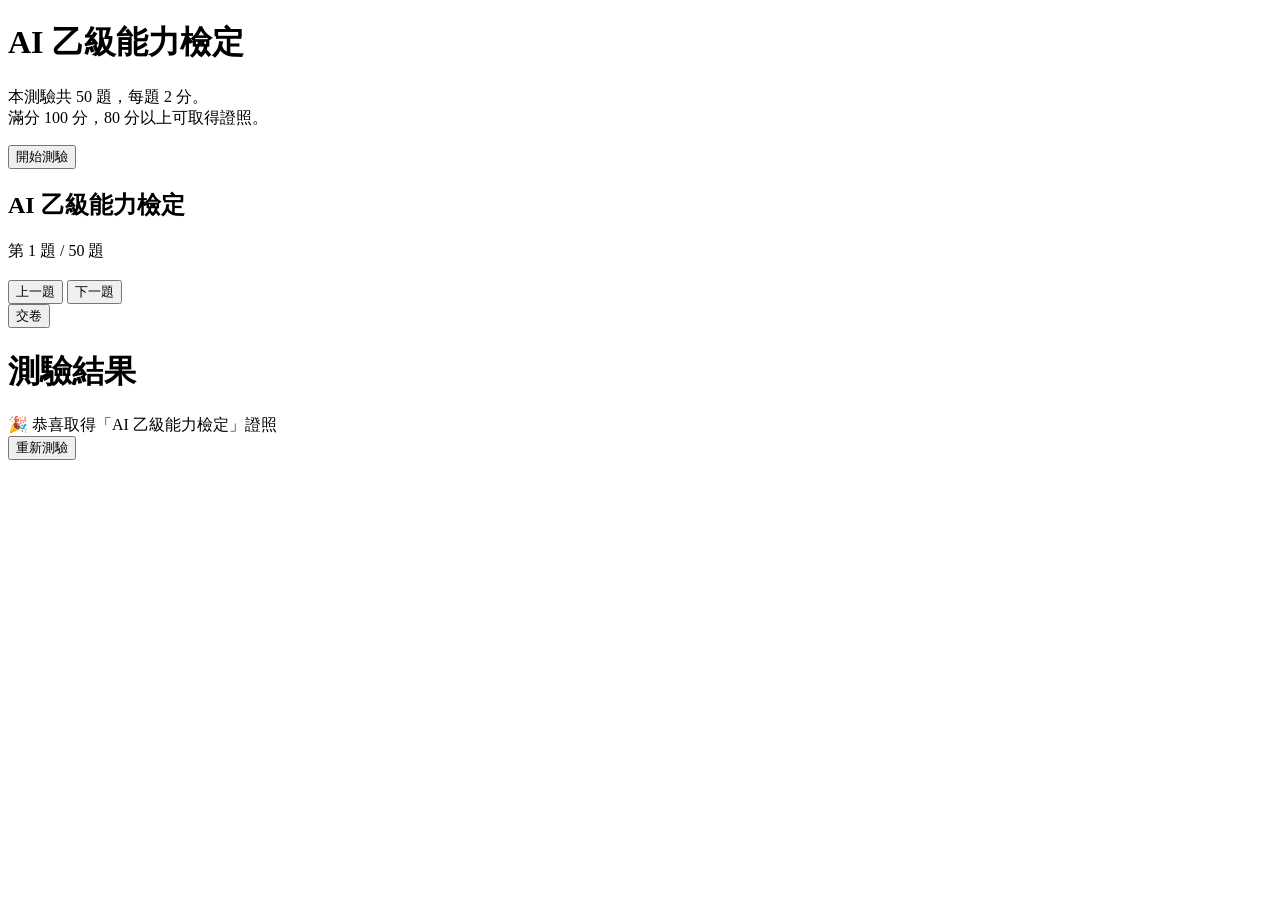
==== index.html @ a97d3629 "Add files via upload" ====
<!DOCTYPE html>
<html lang="zh-Hant">
<head>
  <meta charset="UTF-8">
  <meta name="viewport" content="width=device-width, initial-scale=1.0">
  <title>AI 乙級能力檢定</title>
  <link rel="stylesheet" href="style.css">
</head>

<body>

<div class="container">

  <div id="start-screen" class="card">
    <h1>AI 乙級能力檢定</h1>

    <p>
      本測驗共 50 題，每題 2 分。<br>
      滿分 100 分，80 分以上可取得證照。
    </p>

    <button id="start-btn">開始測驗</button>
  </div>

  <div id="quiz-screen" class="hidden">

    <div class="top-bar">
      <h2>AI 乙級能力檢定</h2>
      <div id="progress">第 1 題 / 50 題</div>
    </div>

    <div class="card">

      <h3 id="question-text"></h3>

      <div id="answers-container"></div>

      <div class="nav-buttons">
        <button id="prev-btn">上一題</button>
        <button id="next-btn">下一題</button>
      </div>

    </div>

    <button id="submit-btn" class="submit-btn">交卷</button>

  </div>

  <div id="result-screen" class="hidden">

    <div class="card result-card">

      <h1>測驗結果</h1>

      <div id="score-text" class="score"></div>

      <div id="pass-text" class="pass-text"></div>

      <div id="certificate" class="certificate hidden">
        🎉 恭喜取得「AI 乙級能力檢定」證照
      </div>

      <button onclick="location.reload()">重新測驗</button>

    </div>

    <div id="review-container"></div>

  </div>

</div>

<script src="questions.js"></script>
<script src="script.js"></script>

</body>
</html>
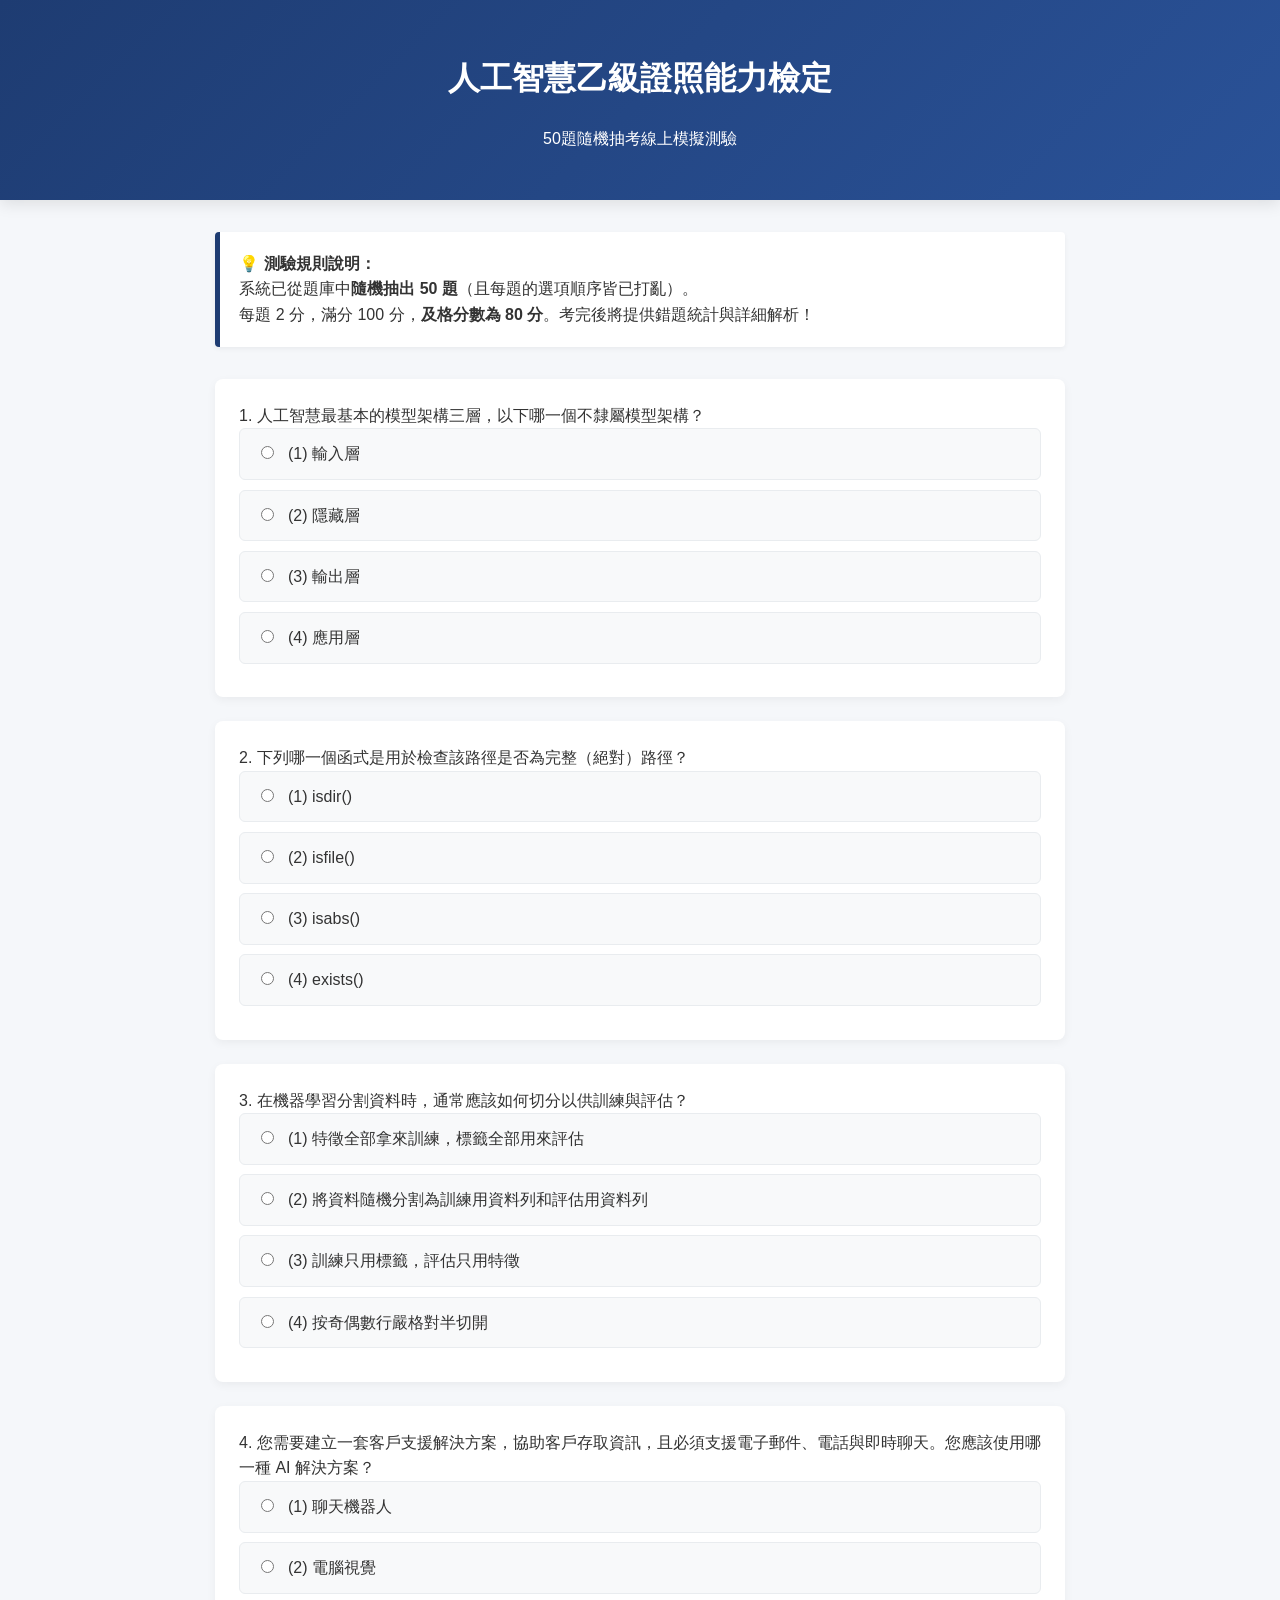
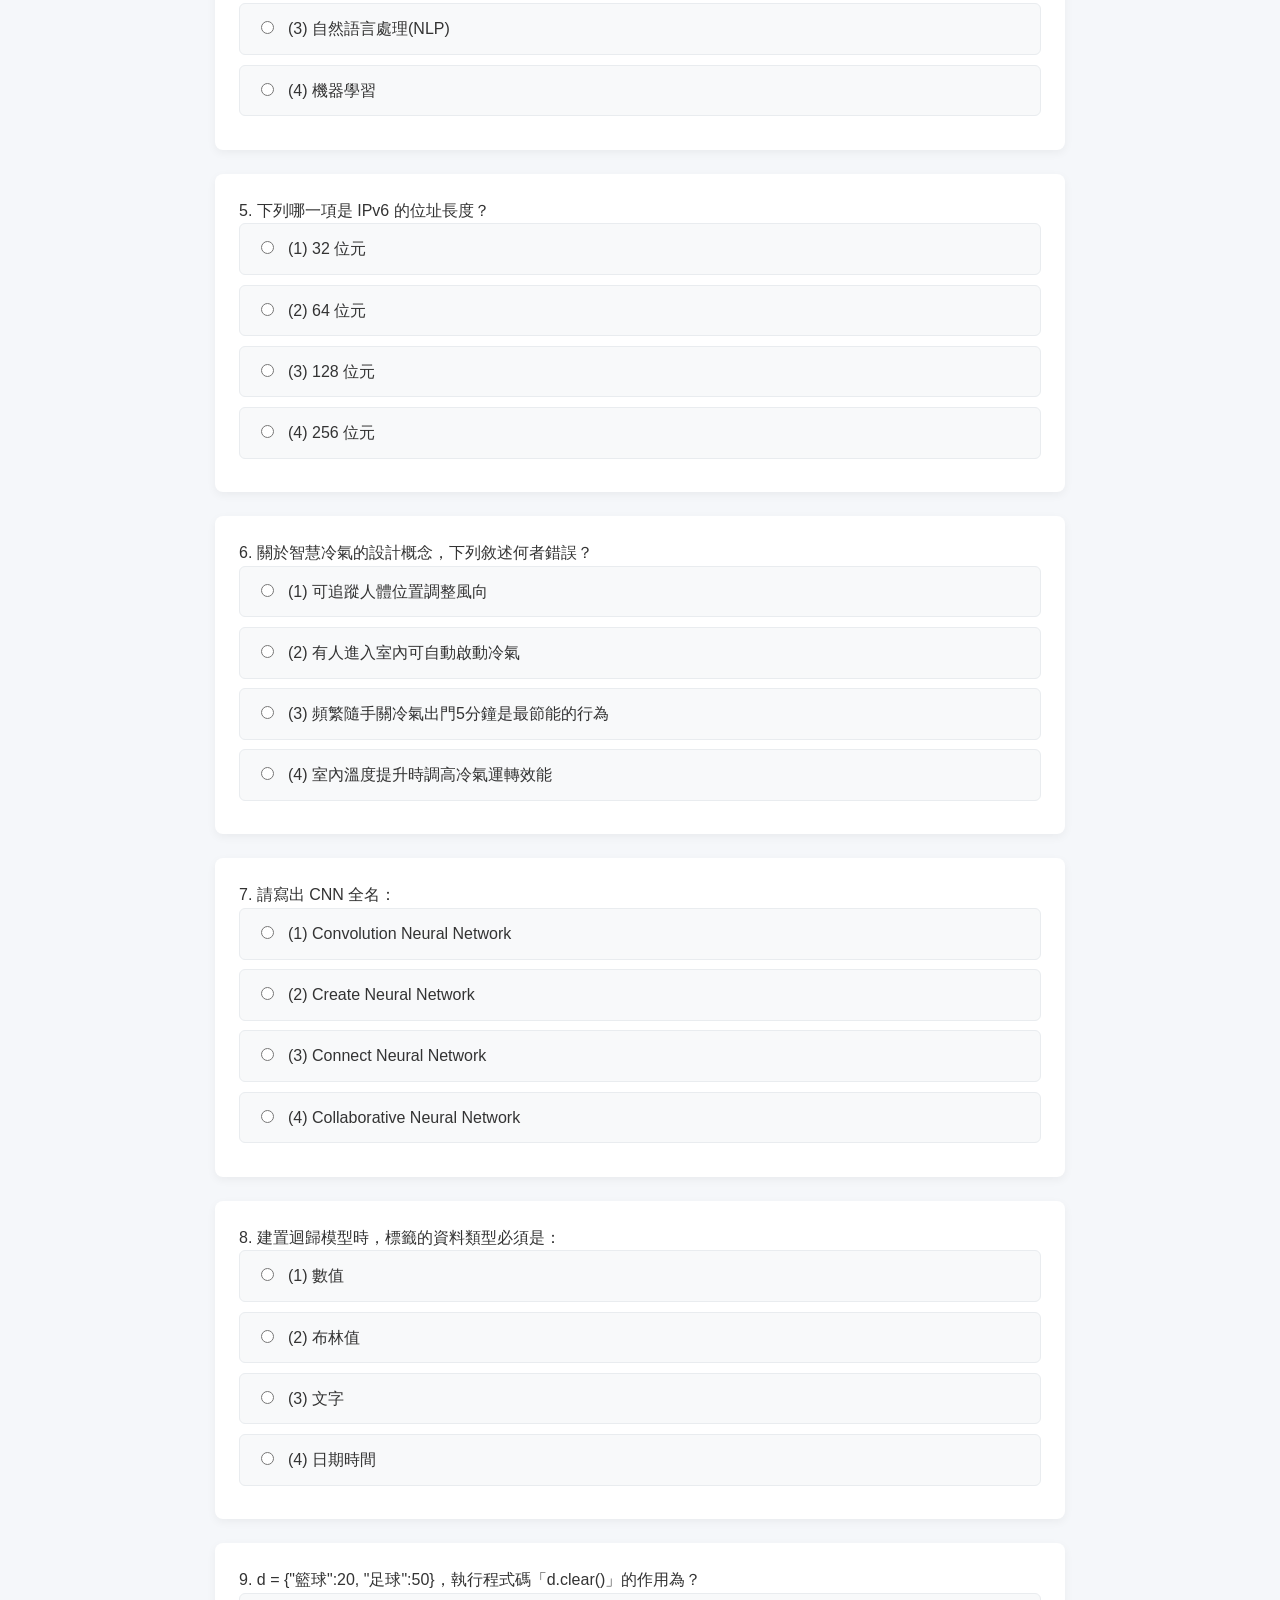
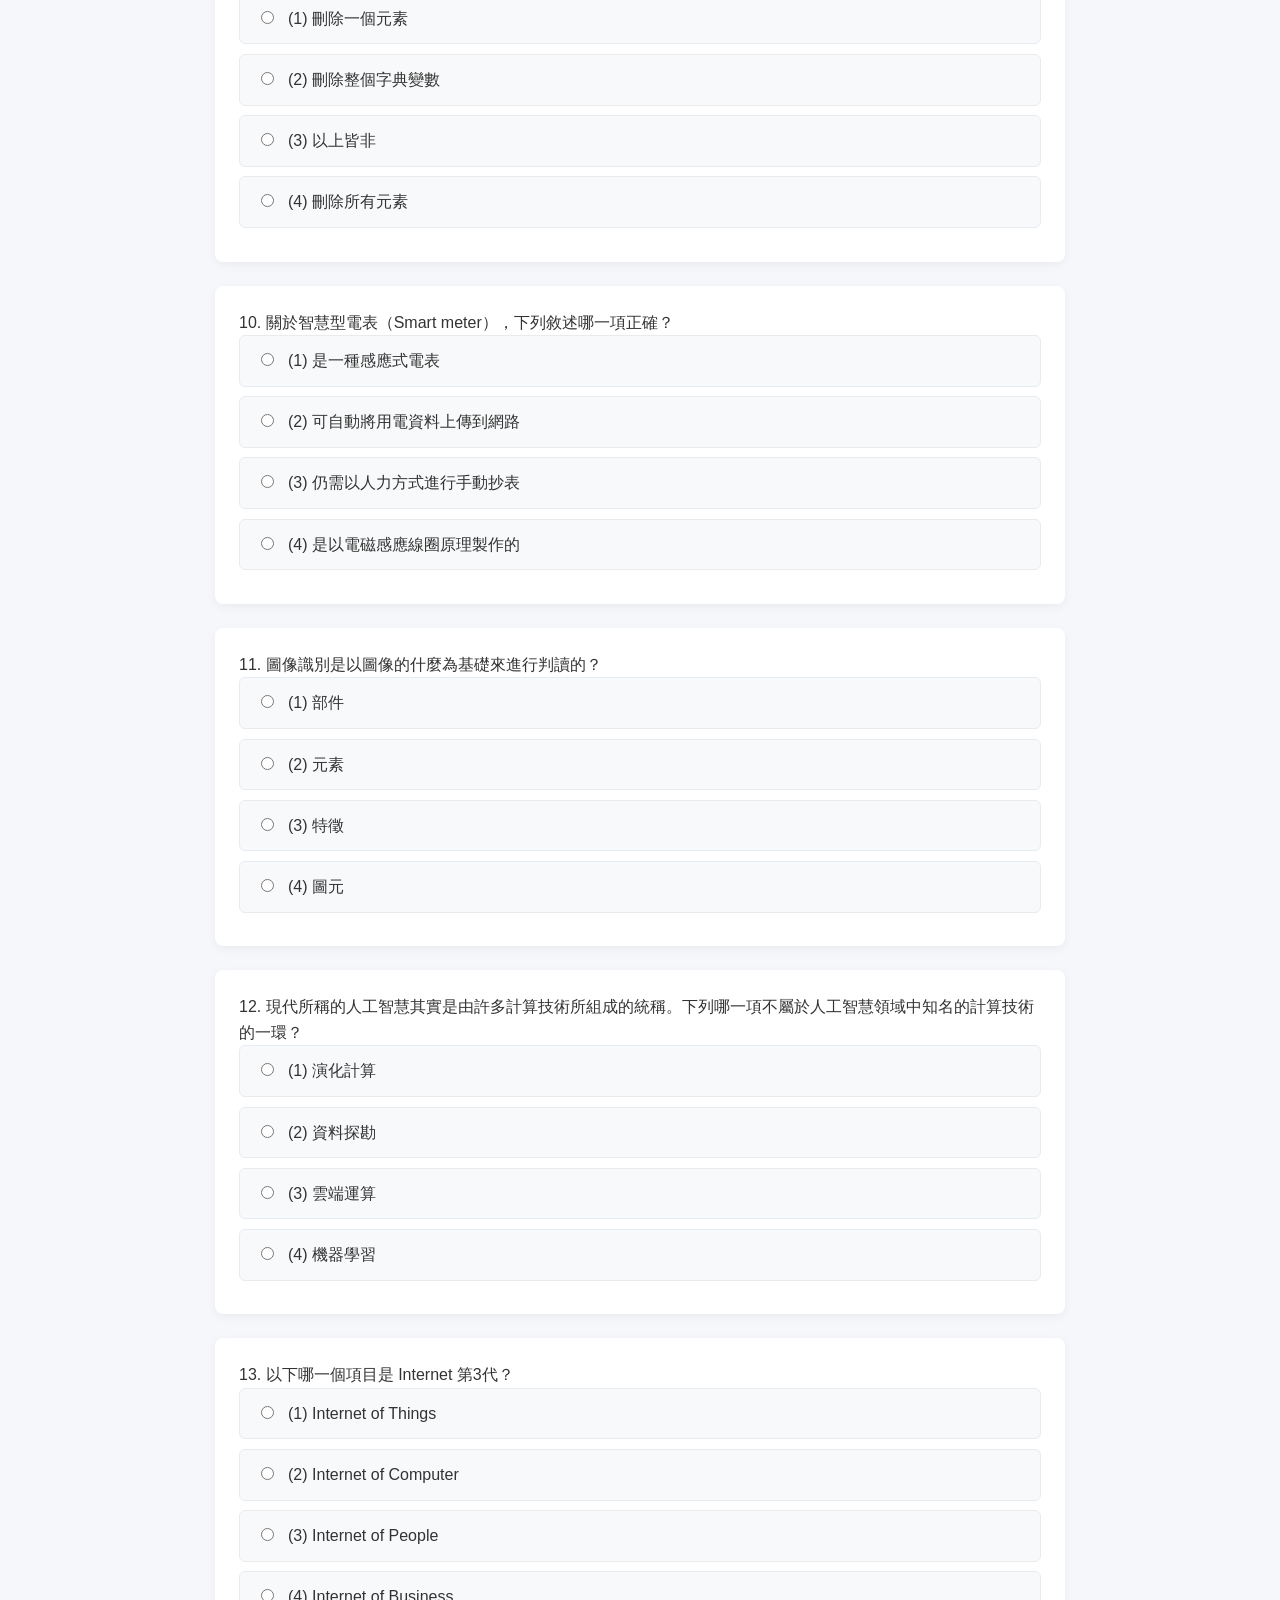
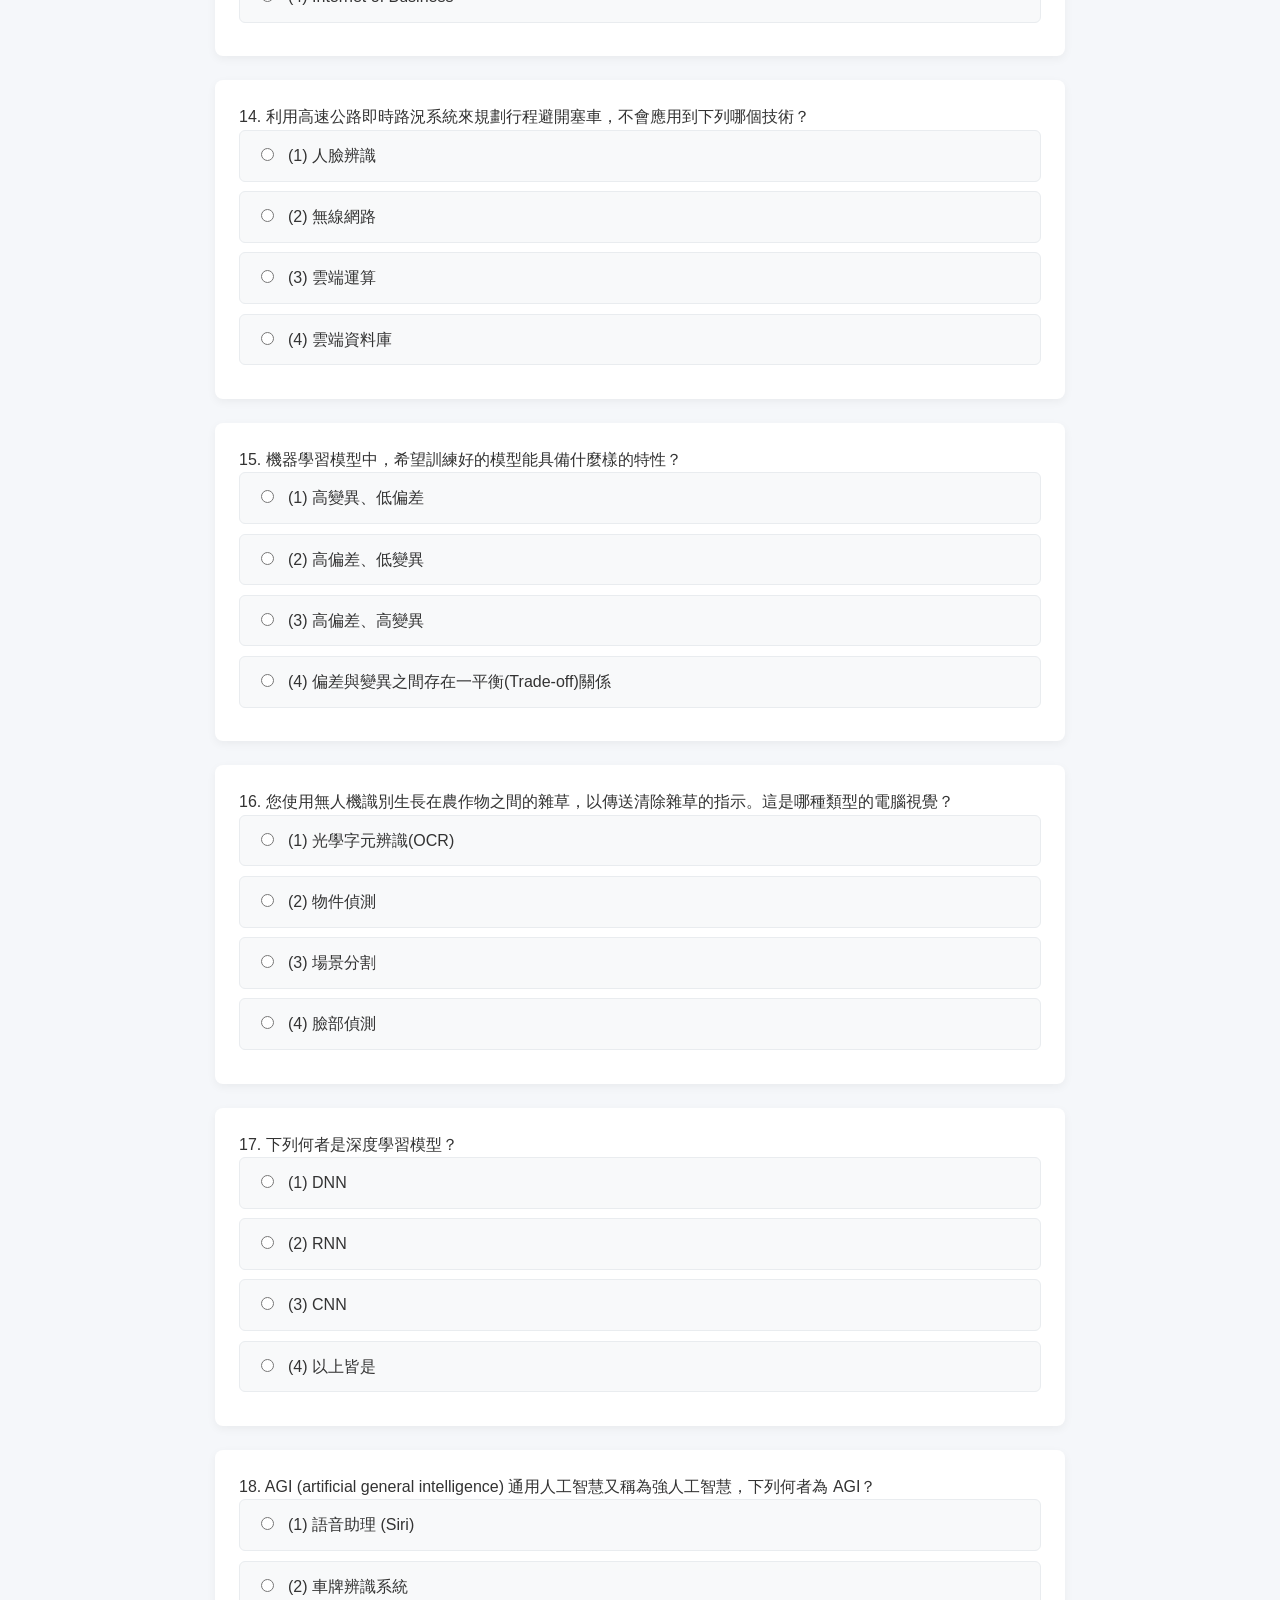
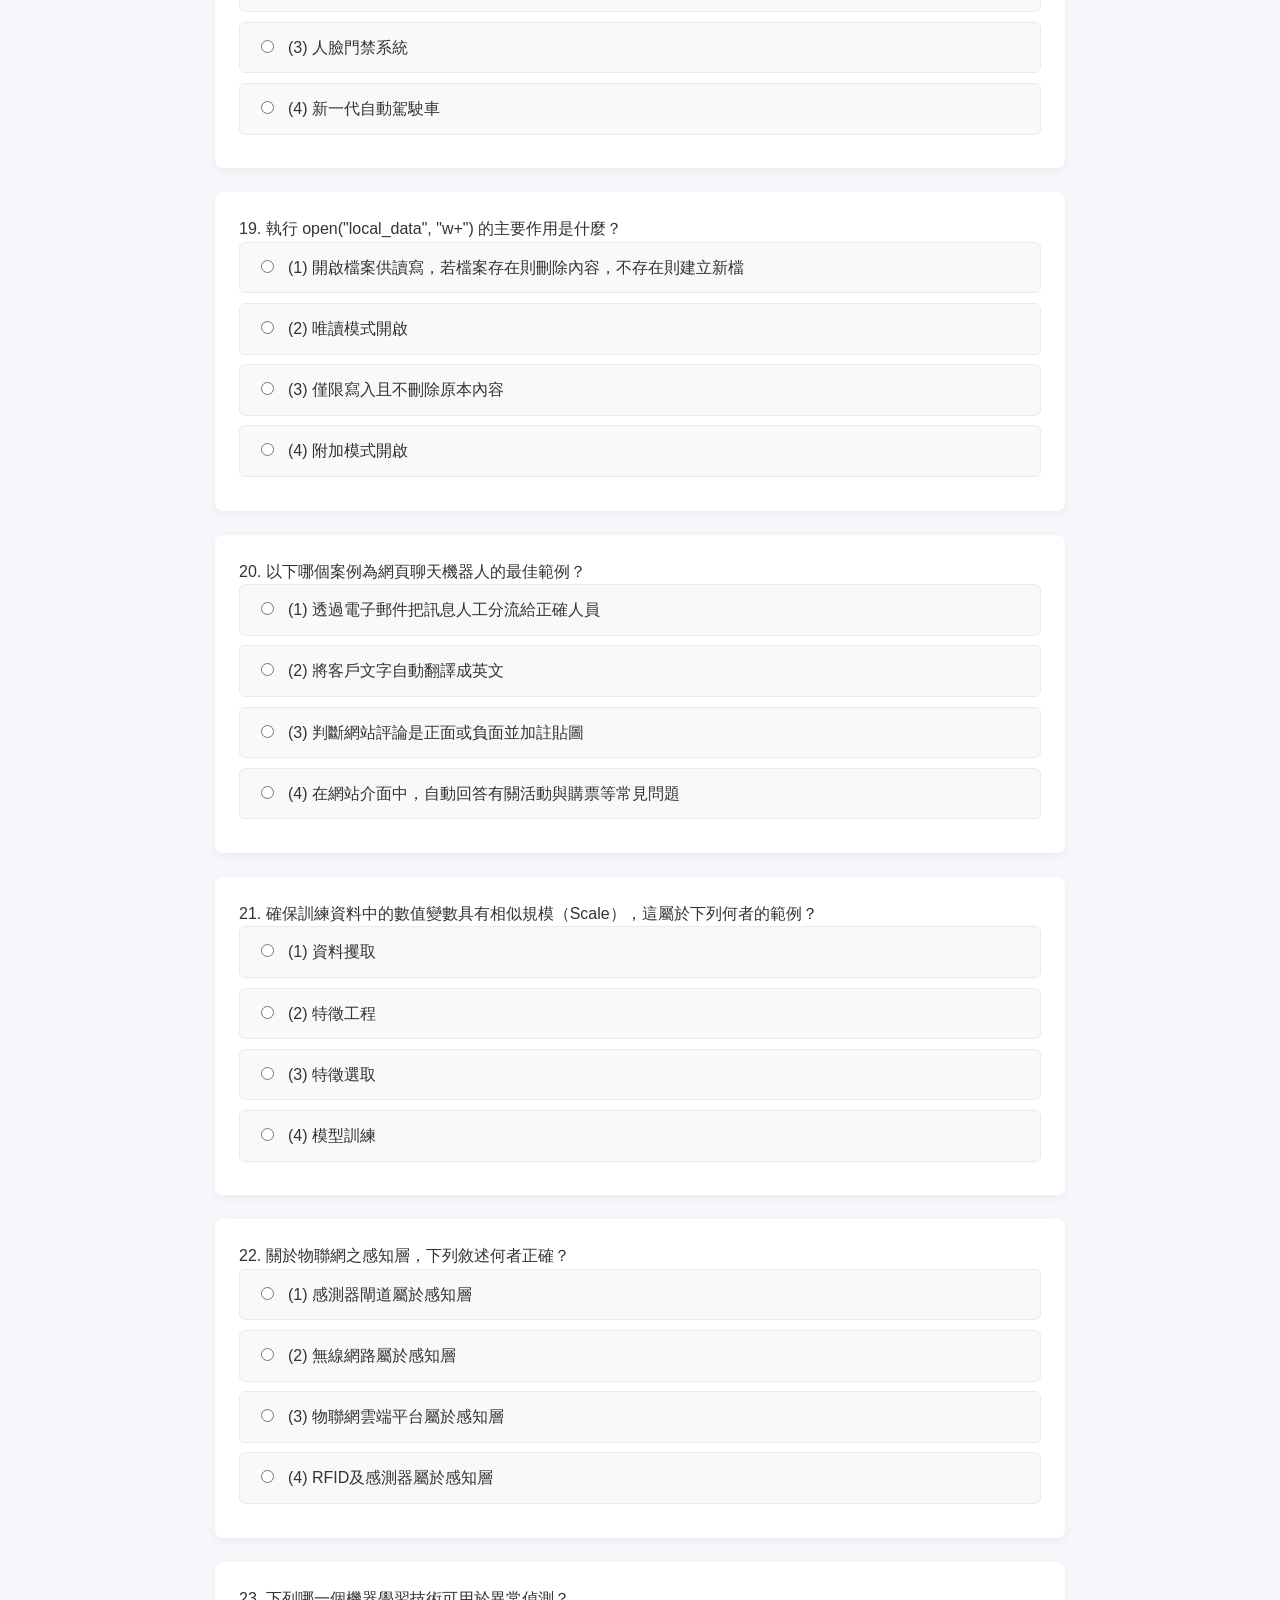
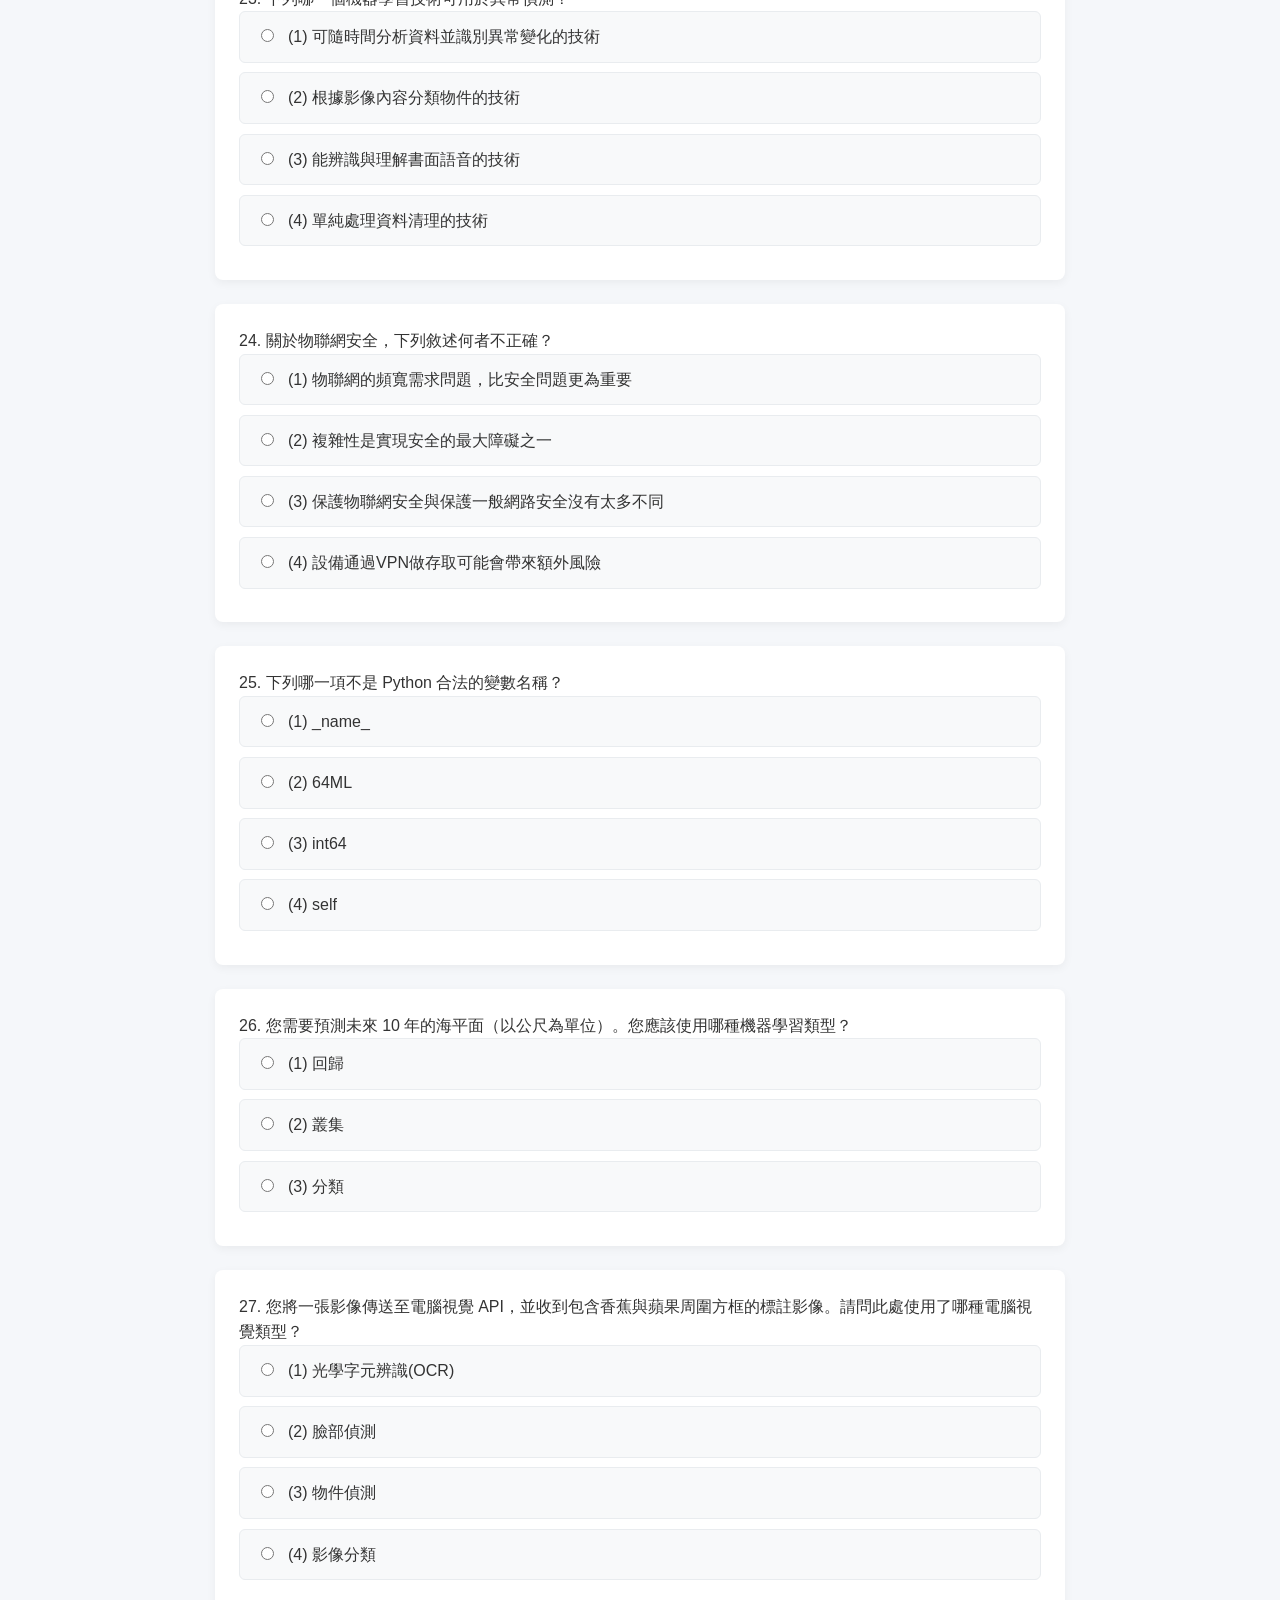
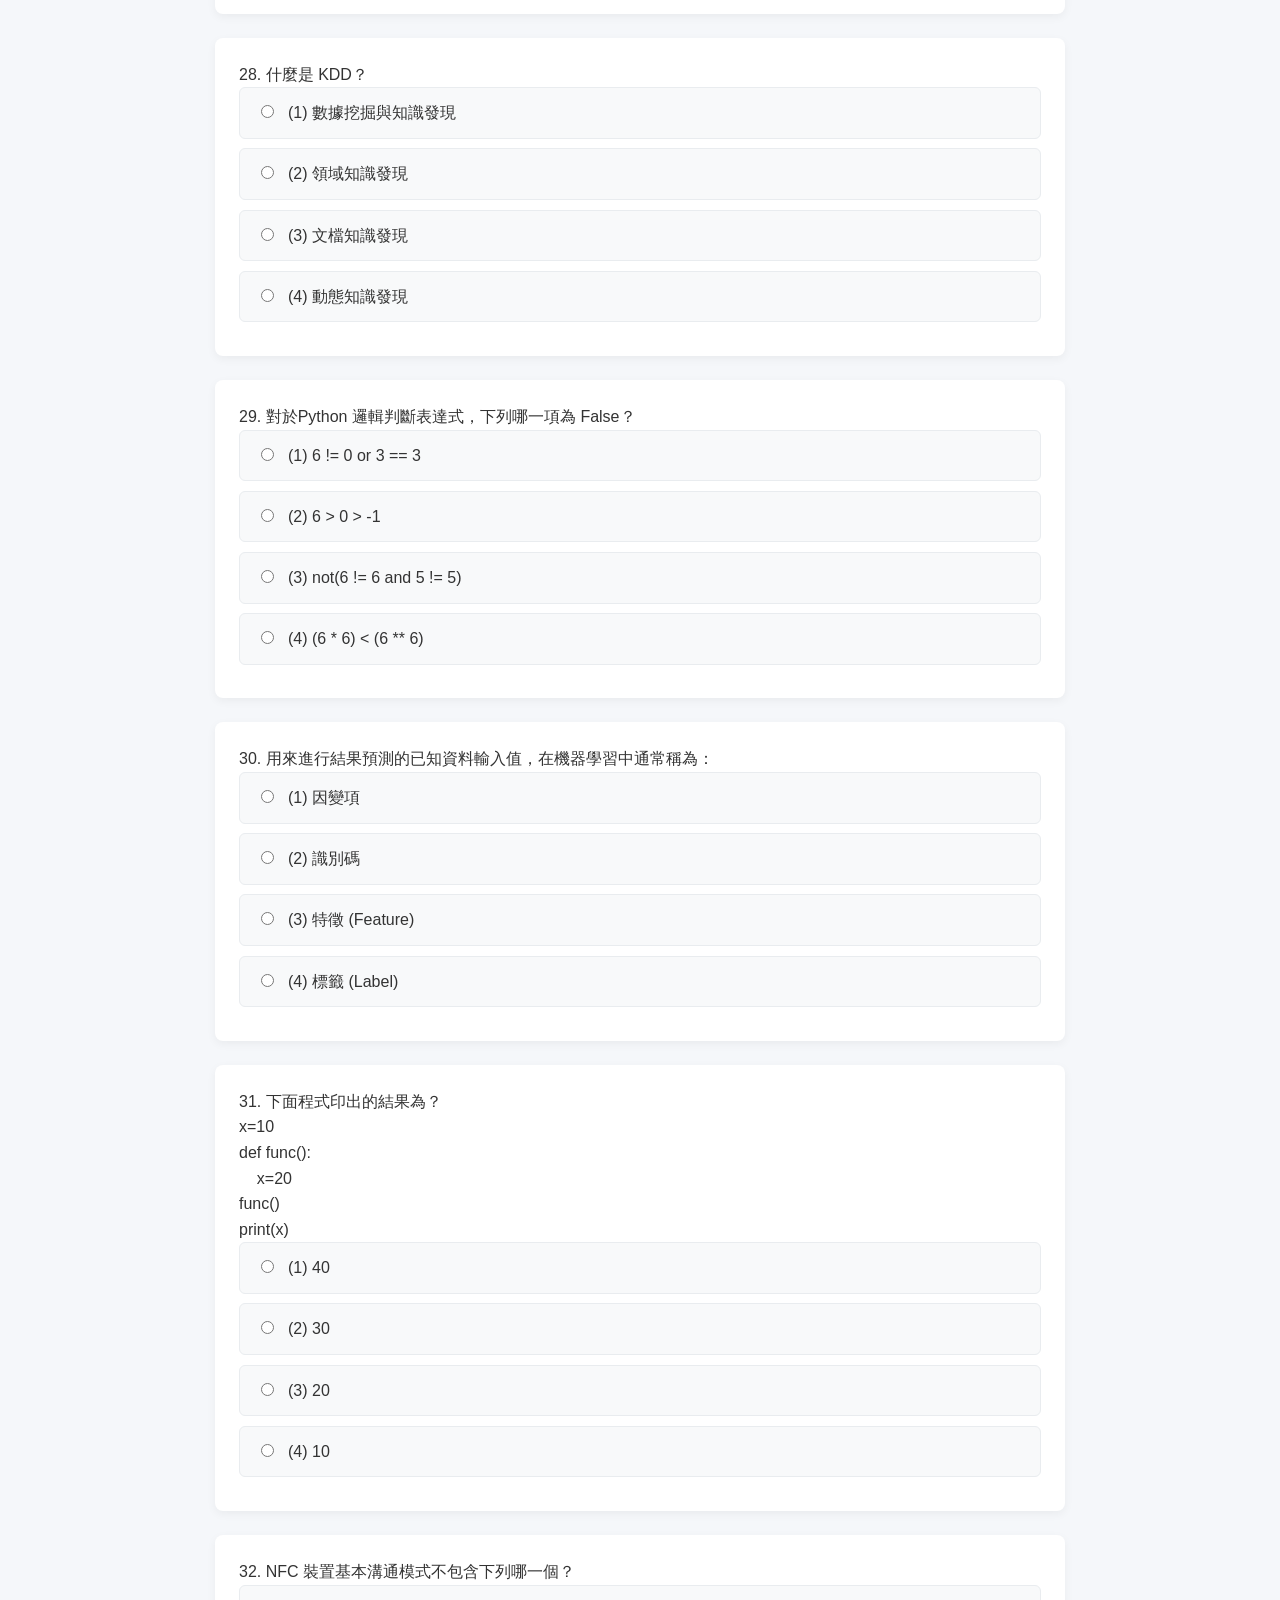
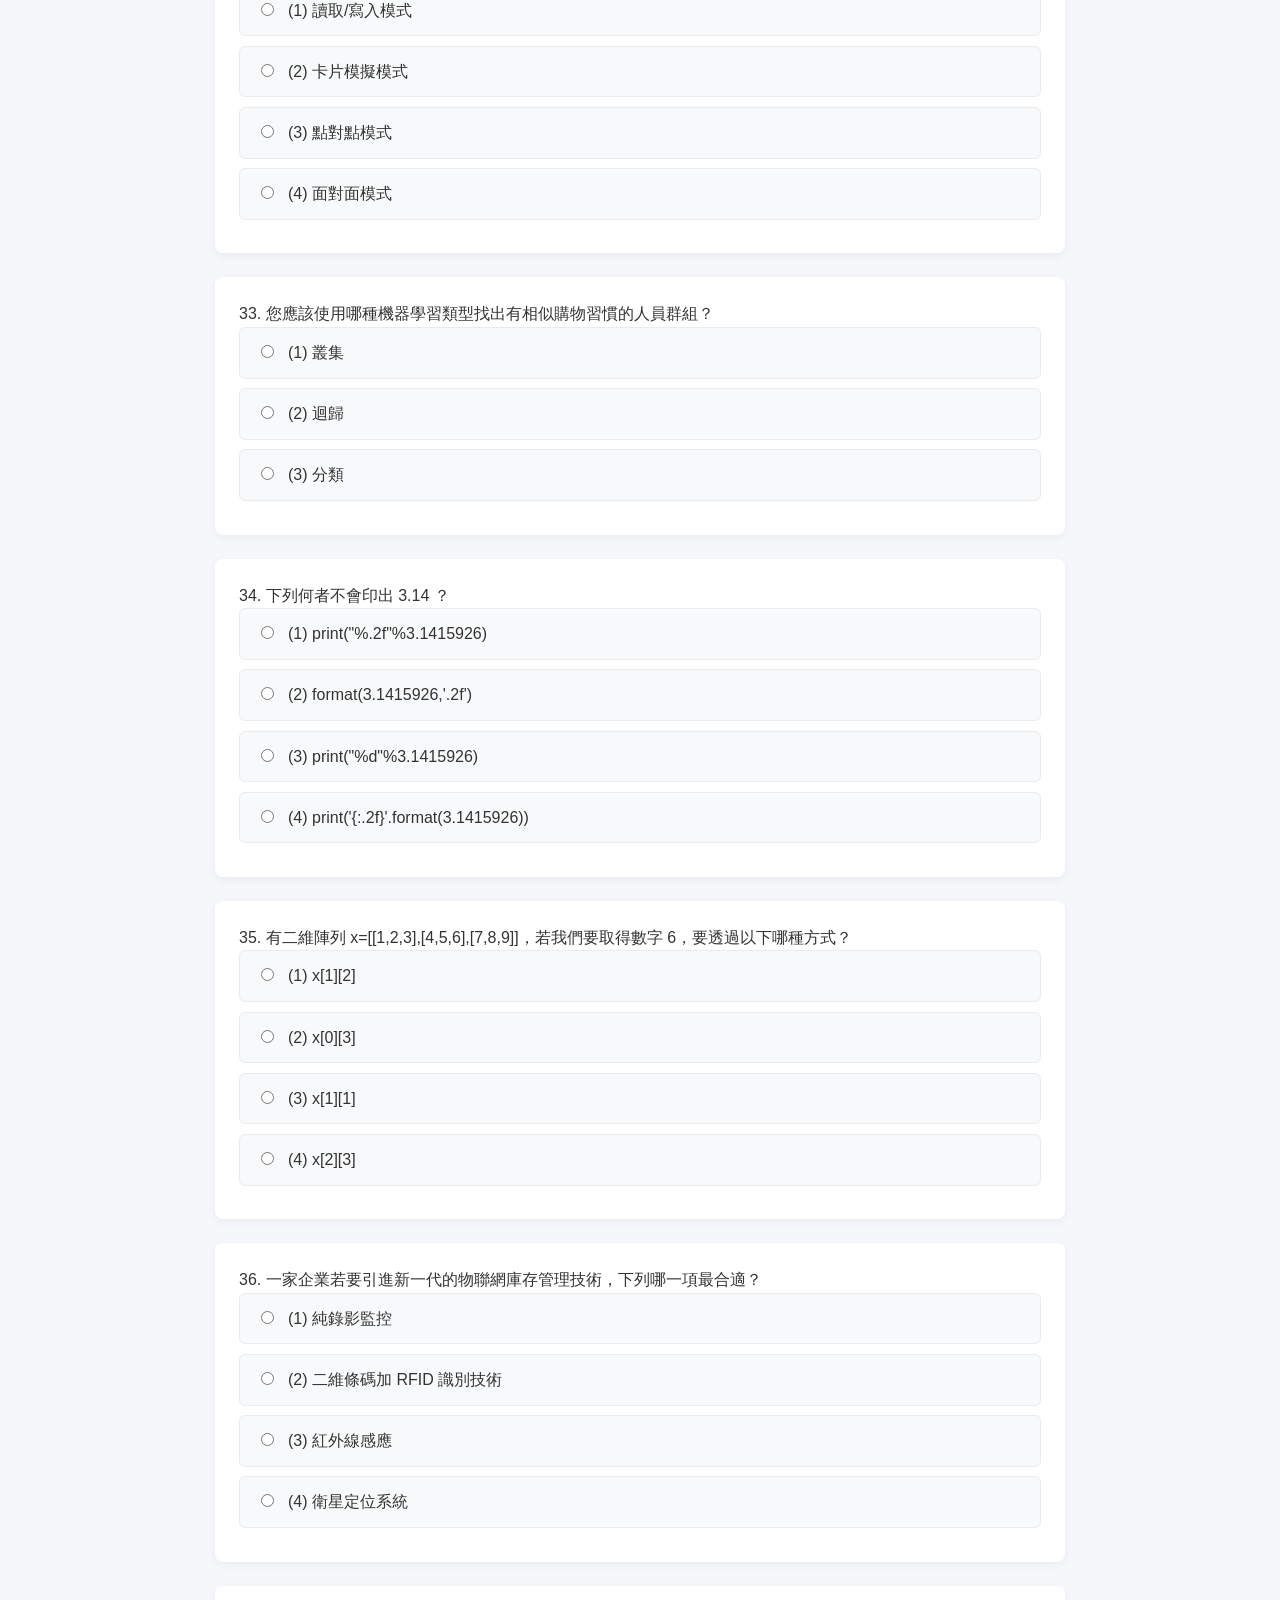
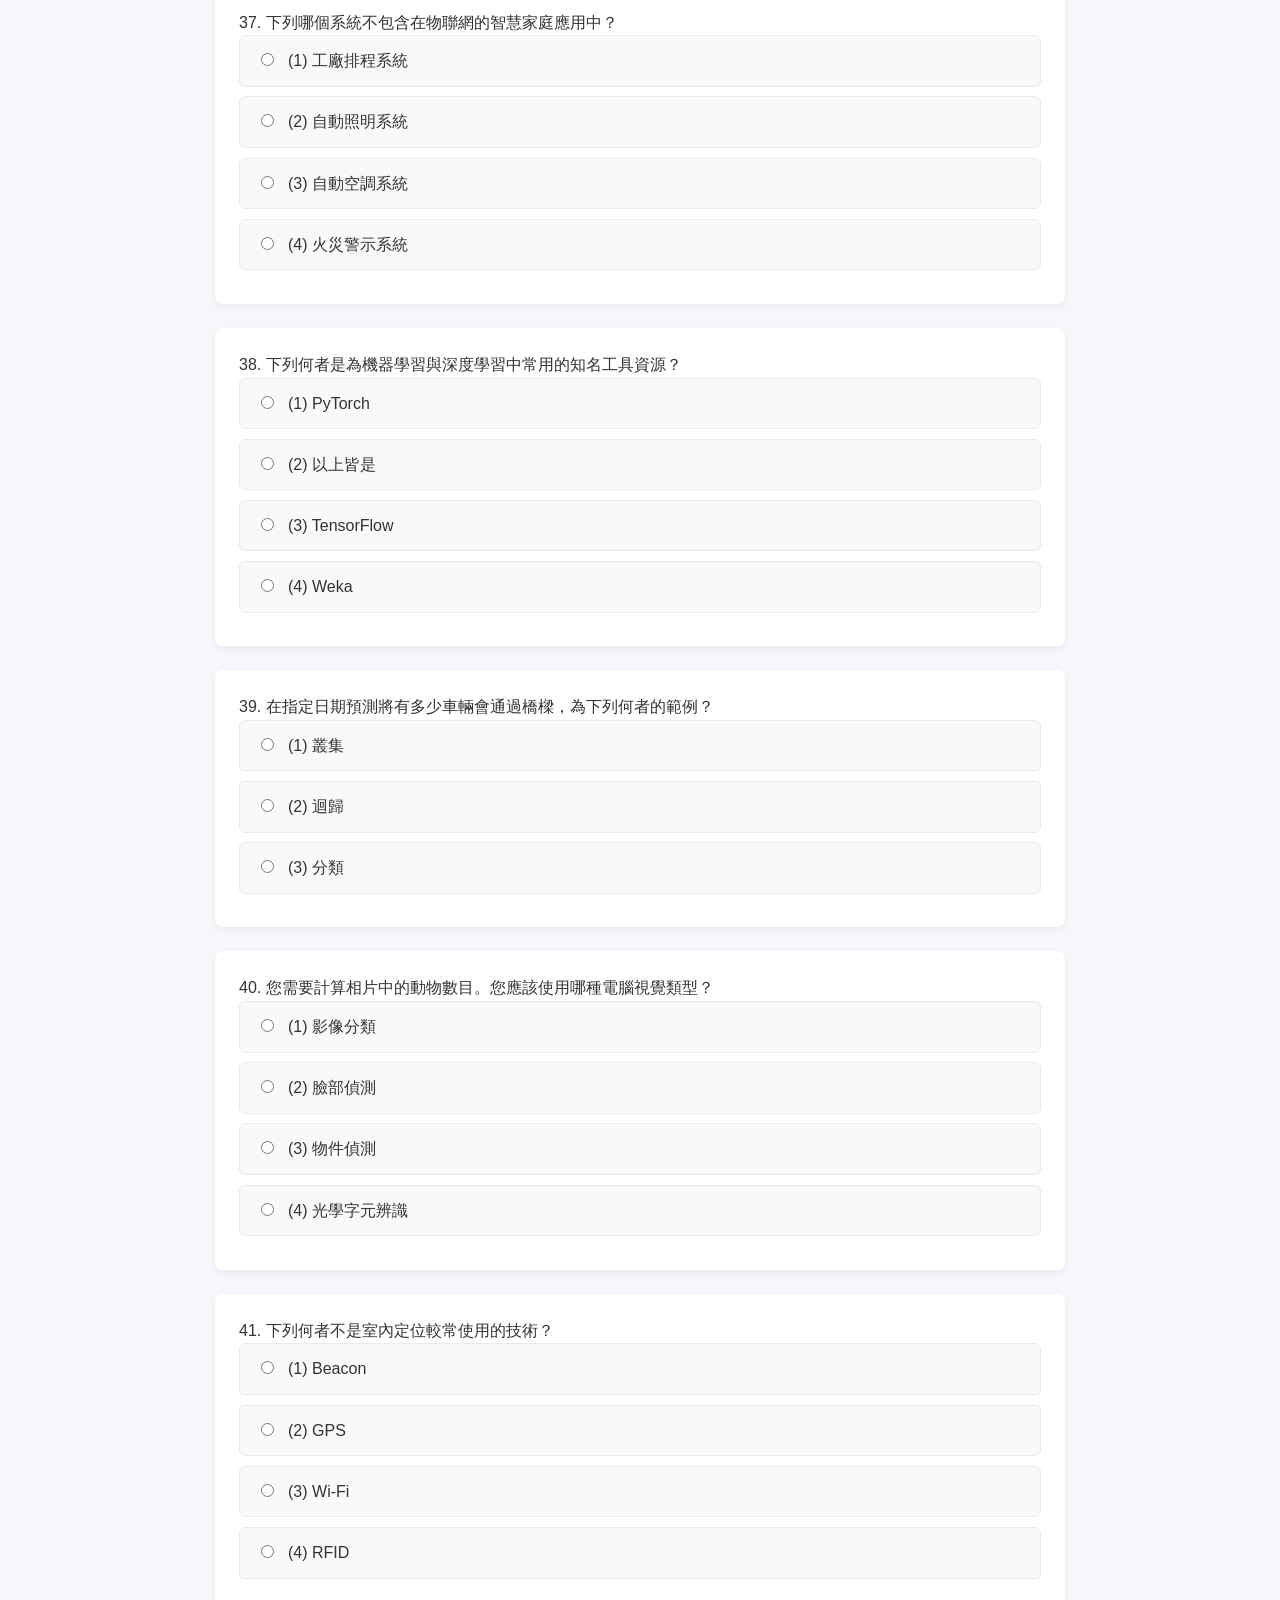
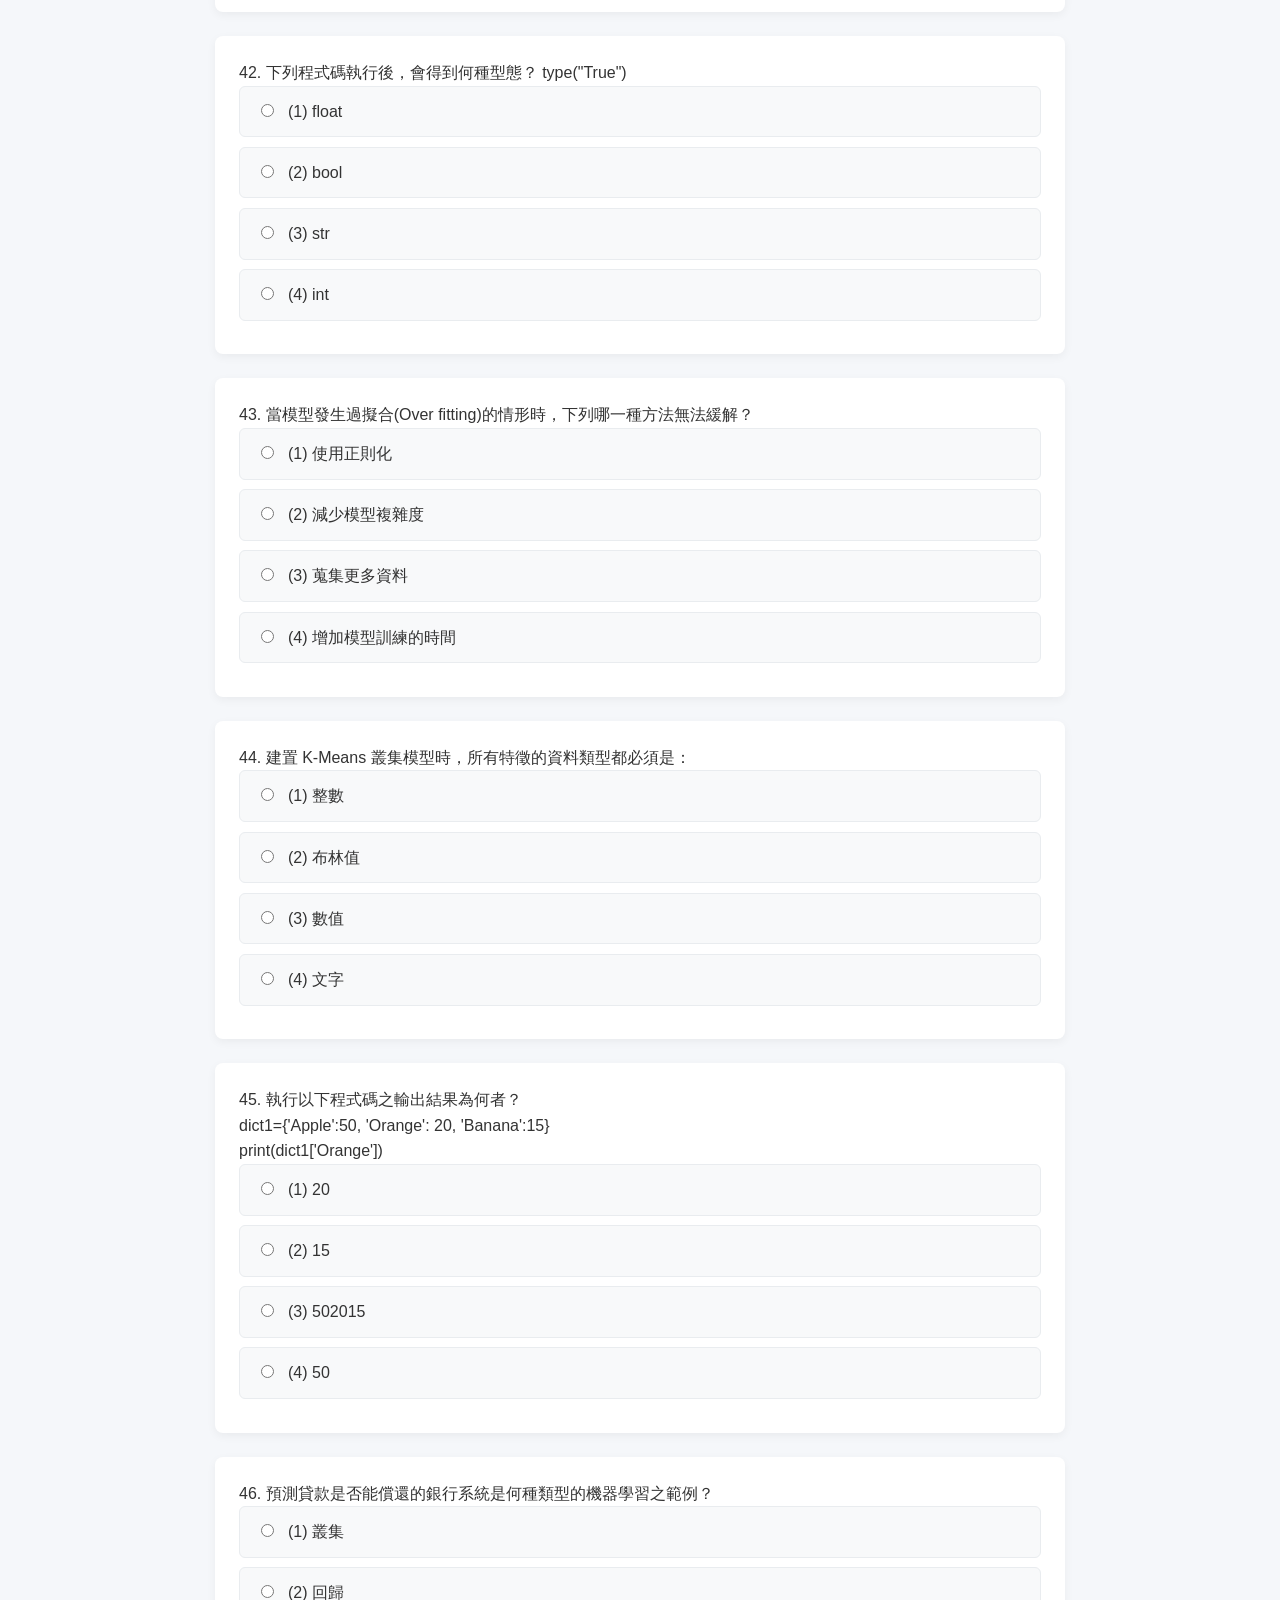
==== commit 36227c08: "index.html" ====
--- a/index.html
+++ b/index.html
@@ -1,77 +1,346 @@
 <!DOCTYPE html>
-<html lang="zh-Hant">
+<html lang="zh-TW">
 <head>
-  <meta charset="UTF-8">
-  <meta name="viewport" content="width=device-width, initial-scale=1.0">
-  <title>AI 乙級能力檢定</title>
-  <link rel="stylesheet" href="style.css">
+    <meta charset="UTF-8">
+    <meta name="viewport" content="width=device-width, initial-scale=1.0">
+    <title>人工智慧乙級證照 - 50題隨機抽考模擬測驗</title>
+    <style>
+        :root {
+            --primary: #1e3c72;
+            --secondary: #2a5298;
+            --bg: #f5f7fa;
+            --text: #333;
+            --card-bg: #ffffff;
+            --success: #2ecc71;
+            --danger: #e74c3c;
+            --warning: #f39c12;
+        }
+        body {
+            font-family: "Segoe UI", "Microsoft JhengHei", sans-serif;
+            background-color: var(--bg);
+            color: var(--text);
+            line-height: 1.6;
+            margin: 0;
+            padding: 0;
+        }
+        header {
+            background: linear-gradient(135deg, var(--primary), var(--secondary));
+            color: white;
+            text-align: center;
+            padding: 2rem 1rem;
+            box-shadow: 0 4px 15px rgba(0,0,0,0.1);
+        }
+        .container {
+            max-width: 850px;
+            margin: 2rem auto;
+            padding: 0 1rem;
+        }
+        .info-panel {
+            background: white;
+            border-left: 5px solid var(--primary);
+            padding: 1.2rem;
+            border-radius: 4px;
+            margin-bottom: 2rem;
+            box-shadow: 0 2px 5px rgba(0,0,0,0.05);
+        }
+        .result-panel {
+            display: none;
+            background: white;
+            border-radius: 8px;
+            padding: 1.5rem;
+            margin-bottom: 2rem;
+            box-shadow: 0 4px 15px rgba(0,0,0,0.1);
+            text-align: center;
+        }
+        .status-pass { color: var(--success); font-size: 1.8rem; font-weight: bold; }
+        .status-fail { color: var(--danger); font-size: 1.8rem; font-weight: bold; }
+        .wrong-list {
+            text-align: left;
+            background: #fff5f5;
+            border: 1px solid #ffe3e3;
+            padding: 1rem;
+            border-radius: 6px;
+            margin-top: 1rem;
+        }
+        .wrong-list h3 { margin-top: 0; color: var(--danger); }
+        .wrong-item { margin-bottom: 0.5rem; font-size: 0.95rem; }
+        .question-card {
+            background: var(--card-bg);
+            border-radius: 8px;
+            padding: 1.5rem;
+            margin-bottom: 1.5rem;
+            box-shadow: 0 3px 10px rgba(0,0,0,0.05);
+        }
+        .question-title { font-size: 1.1rem; font-weight: bold; margin-bottom: 1rem; }
+        .options-list { list-style: none; padding: 0; margin: 0; }
+        .option-item { margin-bottom: 0.6rem; }
+        .option-item label {
+            display: block;
+            padding: 0.75rem 1rem;
+            background: #f8f9fa;
+            border: 1px solid #e9ecef;
+            border-radius: 6px;
+            cursor: pointer;
+            transition: all 0.2s;
+        }
+        .option-item label:hover { background: #e9ecef; }
+        .option-item input { margin-right: 0.6rem; }
+        
+        /* 答案反饋樣式 */
+        .selected-correct { border: 2px solid var(--success) !important; background: #e8f8f0 !important; }
+        .selected-wrong { border: 2px solid var(--danger) !important; background: #fdedec !important; }
+        .highlight-correct { border: 2px solid var(--success) !important; background: #e8f8f0 !important; font-weight: bold; }
+        .feedback-text { margin-top: 0.8rem; font-weight: bold; display: none; }
+        
+        .actions { text-align: center; margin: 2rem 0; }
+        button {
+            background: linear-gradient(135deg, var(--primary), var(--secondary));
+            color: white;
+            border: none;
+            padding: 0.8rem 2.5rem;
+            font-size: 1.1rem;
+            border-radius: 30px;
+            cursor: pointer;
+            box-shadow: 0 4px 10px rgba(0,0,0,0.15);
+            transition: all 0.2s;
+        }
+        button:hover { transform: translateY(-2px); opacity: 0.95; }
+    </style>
 </head>
-
 <body>
 
-<div class="container">
-
-  <div id="start-screen" class="card">
-    <h1>AI 乙級能力檢定</h1>
-
-    <p>
-      本測驗共 50 題，每題 2 分。<br>
-      滿分 100 分，80 分以上可取得證照。
-    </p>
-
-    <button id="start-btn">開始測驗</button>
-  </div>
-
-  <div id="quiz-screen" class="hidden">
-
-    <div class="top-bar">
-      <h2>AI 乙級能力檢定</h2>
-      <div id="progress">第 1 題 / 50 題</div>
+    <header>
+        <h1>人工智慧乙級證照能力檢定</h1>
+        <p>50題隨機抽考線上模擬測驗</p>
+    </header>
+
+    <div class="container">
+        <div class="info-panel">
+            💡 <b>測驗規則說明：</b><br>
+            系統已從題庫中<b>隨機抽出 50 題</b>（且每題的選項順序皆已打亂）。<br>
+            每題 2 分，滿分 100 分，<b>及格分數為 80 分</b>。考完後將提供錯題統計與詳細解析！
+        </div>
+
+        <div id="result-panel" class="result-panel">
+            <div id="pass-status"></div>
+            <h2 id="score-text" style="margin: 0.5rem 0;"></h2>
+            <div id="wrong-summary" class="wrong-list"></div>
+            <button style="margin-top: 1rem; font-size: 0.9rem; padding: 0.5rem 1.5rem;" onclick="location.reload()">再考一次（重新抽題）</button>
+        </div>
+
+        <form id="quiz-form">
+            <div id="quiz-container"></div>
+            <div class="actions">
+                <button type="button" id="submit-btn" onclick="checkAnswers()">提交考卷並計算分數</button>
+            </div>
+        </form>
     </div>
 
-    <div class="card">
-
-      <h3 id="question-text"></h3>
-
-      <div id="answers-container"></div>
-
-      <div class="nav-buttons">
-        <button id="prev-btn">上一題</button>
-        <button id="next-btn">下一題</button>
-      </div>
-
-    </div>
-
-    <button id="submit-btn" class="submit-btn">交卷</button>
-
-  </div>
-
-  <div id="result-screen" class="hidden">
-
-    <div class="card result-card">
-
-      <h1>測驗結果</h1>
-
-      <div id="score-text" class="score"></div>
-
-      <div id="pass-text" class="pass-text"></div>
-
-      <div id="certificate" class="certificate hidden">
-        🎉 恭喜取得「AI 乙級能力檢定」證照
-      </div>
-
-      <button onclick="location.reload()">重新測驗</button>
-
-    </div>
-
-    <div id="review-container"></div>
-
-  </div>
-
-</div>
-
-<script src="questions.js"></script>
-<script src="script.js"></script>
-
+    <script>
+        // 題庫大數據 (精選並規範化自 PDF 全題庫)
+        const allQuestions = [
+            { q: "人工智慧最基本的模型架構三層，以下哪一個不隸屬模型架構？", ans: 4, opts: ["輸入層", "隱藏層", "輸出層", "應用層"] },
+            { q: "請寫出 CNN 全名：", ans: 1, opts: ["Convolution Neural Network", "Create Neural Network", "Connect Neural Network", "Collaborative Neural Network"] },
+            { q: "AGI (artificial general intelligence) 通用人工智慧又稱為強人工智慧，下列何者為 AGI？", ans: 3, opts: ["人臉門禁系統", "車牌辨識系統", "新一代自動駕駛車", "語音助理 (Siri)"] },
+            { q: "關於物聯網之感知層，下列敘述何者正確？", ans: 4, opts: ["感測器閘道屬於感知層", "無線網路屬於感知層", "物聯網雲端平台屬於感知層", "RFID及感測器屬於感知層"] },
+            { q: "下列何者不是室內定位較常使用的技術？", ans: 4, opts: ["Beacon", "Wi-Fi", "RFID", "GPS"] },
+            { q: "您應該使用哪種機器學習類型找出有相似購物習慣的人員群組？", ans: 2, opts: ["迴歸", "叢集", "分類"] },
+            { q: "下列程式碼執行後，會得到何種型態？ type(\"True\")", ans: 2, opts: ["int", "str", "float", "bool"] },
+            { q: "執行以下程式碼之輸出結果為何者？<br>dict1={'Apple':50, 'Orange': 20, 'Banana':15}<br>print(dict1['Orange'])", ans: 2, opts: ["50", "20", "15", "502015"] },
+            { q: "下面程式印出的結果為？<br>x=10<br>def func():<br>&nbsp;&nbsp;&nbsp;&nbsp;x=20<br>func()<br>print(x)", ans: 1, opts: ["10", "20", "30", "40"] },
+            { q: "您將一張影像傳送至電腦視覺 API，並收到包含香蕉與蘋果周圍方框的標註影像。請問此處使用了哪種電腦視覺類型？", ans: 3, opts: ["影像分類", "臉部偵測", "物件偵測", "光學字元辨識(OCR)"] },
+            { q: "現代所稱的人工智慧其實是由許多計算技術所組成的統稱。下列哪一項不屬於人工智慧領域中知名的計算技術的一環？", ans: 4, opts: ["機器學習", "演化計算", "資料探勘", "雲端運算"] },
+            { q: "當模型發生過擬合(Over fitting)的情形時，下列哪一種方法無法緩解？", ans: 3, opts: ["減少模型複雜度", "蒐集更多資料", "增加模型訓練的時間", "使用正則化"] },
+            { q: "對於Python 邏輯判斷表達式，下列哪一項為 False？", ans: 2, opts: ["6 > 0 > -1", "6 != 0 or 3 == 3", "not(6 != 6 and 5 != 5)", "(6 * 6) < (6 ** 6)"] },
+            { q: "下列哪一項不是 Python 合法的變數名稱？", ans: 4, opts: ["self", "int64", "_name_", "64ML"] },
+            { q: "預測貸款是否能償還的銀行系統是何種類型的機器學習之範例？", ans: 1, opts: ["分類", "回歸", "叢集"] },
+            { q: "您需要預測未來 10 年的海平面（以公尺為單位）。您應該使用哪種機器學習類型？", ans: 2, opts: ["叢集", "回歸", "分類"] },
+            { q: "下列哪一個機器學習技術可用於異常偵測？", ans: 1, opts: ["可隨時間分析資料並識別異常變化的技術", "根據影像內容分類物件的技術", "能辨識與理解書面語音的技術", "單純處理資料清理的技術"] },
+            { q: "建置迴歸模型時，標籤的資料類型必須是：", ans: 1, opts: ["數值", "布林值", "文字", "日期時間"] },
+            { q: "關於智慧型電表（Smart meter），下列敘述哪一項正確？", ans: 2, opts: ["是一種感應式電表", "可自動將用電資料上傳到網路", "是以電磁感應線圈原理製作的", "仍需以人力方式進行手動抄表"] },
+            { q: "下列哪個系統不包含在物聯網的智慧家庭應用中？", ans: 3, opts: ["自動照明系統", "火災警示系統", "工廠排程系統", "自動空調系統"] },
+            { q: "在指定日期預測將有多少車輛會通過橋樑，為下列何者的範例？", ans: 3, opts: ["分類", "叢集", "迴歸"] },
+            { q: "下列何者不會印出 3.14 ？", ans: 4, opts: ["print('{:.2f}'.format(3.1415926))", "format(3.1415926,'.2f')", "print(\"%.2f\"%3.1415926)", "print(\"%d\"%3.1415926)"] },
+            { q: "有二維陣列 x=[[1,2,3],[4,5,6],[7,8,9]]，若我們要取得數字 6，要透過以下哪種方式？", ans: 1, opts: ["x[1][2]", "x[0][3]", "x[2][3]", "x[1][1]"] },
+            { q: "以下哪一個項目是 Internet 第3代？", ans: 1, opts: ["Internet of Things", "Internet of Computer", "Internet of People", "Internet of Business"] },
+            { q: "關於物聯網安全，下列敘述何者不正確？", ans: 4, opts: ["複雜性是實現安全的最大障礙之一", "保護物聯網安全與保護一般網路安全沒有太多不同", "設備通過VPN做存取可能會帶來額外風險", "物聯網的頻寬需求問題，比安全問題更為重要"] },
+            { q: "下列何者是深度學習模型？", ans: 4, opts: ["DNN", "RNN", "CNN", "以上皆是"] },
+            { q: "機器學習模型中，希望訓練好的模型能具備什麼樣的特性？", ans: 4, opts: ["高變異、低偏差", "高偏差、低變異", "高偏差、高變異", "偏差與變異之間存在一平衡(Trade-off)關係"] },
+            { q: "圖像識別是以圖像的什麼為基礎來進行判讀的？", ans: 1, opts: ["特徵", "圖元", "元素", "部件"] },
+            { q: "以下哪一個項目不是車輛聯網的主要目的？", ans: 4, opts: ["避免汽車碰撞", "最佳行車路線", "配合交通號誌", "在車內唱KTV"] },
+            { q: "下列哪一個函式是用於檢查該路徑是否為完整（絕對）路徑？", ans: 2, opts: ["exists()", "isabs()", "isfile()", "isdir()"] },
+            { q: "d = {\"籃球\":20, \"足球\":50}，執行程式碼「d.clear()」的作用為？", ans: 1, opts: ["刪除所有元素", "刪除一個元素", "刪除整個字典變數", "以上皆非"] },
+            { q: "您需要建立一套客戶支援解決方案，協助客戶存取資訊，且必須支援電子郵件、電話與即時聊天。您應該使用哪一種 AI 解決方案？", ans: 4, opts: ["機器學習", "自然語言處理(NLP)", "電腦視覺", "聊天機器人"] },
+            { q: "您使用無人機識別生長在農作物之間的雜草，以傳送清除雜草的指示。這是哪種類型的電腦視覺？", ans: 2, opts: ["光學字元辨識(OCR)", "物件偵測", "場景分割", "臉部偵測"] },
+            { q: "建置 K-Means 叢集模型時，所有特徵的資料類型都必須是：", ans: 3, opts: ["整數", "布林值", "數值", "文字"] },
+            { q: "關於智慧電網，下列敘述哪一項錯誤？", ans: 3, opts: ["能收集供應端與使用端電力供應狀況以節能", "包含了智慧型電表基礎建設（AMI）", "改善現有輸電網路效能，但無法整合太陽能等新能源", "目的是由人工監測演進到自動判斷調整控制"] },
+            { q: "利用高速公路即時路況系統來規劃行程避開塞車，不會應用到下列哪個技術？", ans: 4, opts: ["雲端資料庫", "雲端運算", "無線網路", "人臉辨識"] },
+            { q: "在 Python 中宣告：age = 12; minor = False; name = \"David\"。它們的資料類別依序是？", ans: 1, opts: ["int, bool, str", "int, str, str", "float, str, str", "int, bool, int"] },
+            { q: "執行 open(\"local_data\", \"w+\") 的主要作用是什麼？", ans: 1, opts: ["開啟檔案供讀寫，若檔案存在則刪除內容，不存在則建立新檔", "唯讀模式開啟", "附加模式開啟", "僅限寫入且不刪除原本內容"] },
+            { q: "下列哪一項是 IPv6 的位址長度？", ans: 3, opts: ["32 位元", "64 位元", "128 位元", "256 位元"] },
+            { q: "用來進行結果預測的已知資料輸入值，在機器學習中通常稱為：", ans: 1, opts: ["特徵 (Feature)", "標籤 (Label)", "因變項", "識別碼"] },
+            { q: "下列何者是為機器學習與深度學習中常用的知名工具資源？", ans: 4, opts: ["TensorFlow", "PyTorch", "Weka", "以上皆是"] },
+            { q: "一家企業若要引進新一代的物聯網庫存管理技術，下列哪一項最合適？", ans: 1, opts: ["二維條碼加 RFID 識別技術", "紅外線感應", "衛星定位系統", "純錄影監控"] },
+            { q: "關於智慧冷氣的設計概念，下列敘述何者錯誤？", ans: 2, opts: ["可追蹤人體位置調整風向", "頻繁隨手關冷氣出門5分鐘是最節能的行為", "室內溫度提升時調高冷氣運轉效能", "有人進入室內可自動啟動冷氣"] },
+            { q: "您需要計算相片中的動物數目。您應該使用哪種電腦視覺類型？", ans: 1, opts: ["物件偵測", "影像分類", "光學字元辨識", "臉部偵測"] },
+            { q: "確保訓練資料中的數值變數具有相似規模（Scale），這屬於下列何者的範例？", ans: 2, opts: ["模型訓練", "特徵工程", "資料攫取", "特徵選取"] },
+            { q: "以下哪個案例為網頁聊天機器人的最佳範例？", ans: 1, opts: ["在網站介面中，自動回答有關活動與購票等常見問題", "判斷網站評論是正面或負面並加註貼圖", "將客戶文字自動翻譯成英文", "透過電子郵件把訊息人工分流給正確人員"] },
+            { q: "在機器學習分割資料時，通常應該如何切分以供訓練與評估？", ans: 2, opts: ["特徵全部拿來訓練，標籤全部用來評估", "將資料隨機分割為訓練用資料列和評估用資料列", "訓練只用標籤，評估只用特徵", "按奇偶數行嚴格對半切開"] },
+            { q: "智慧型感測器通常使用下列哪一種具有高電容量、低記憶效應的電源模組？", ans: 1, opts: ["鎳氫電池", "水銀電池", "鉛酸電池", "普通碳鋅電池"] },
+            { q: "NFC 裝置基本溝通模式不包含下列哪一個？", ans: 4, opts: ["讀取/寫入模式", "卡片模擬模式", "點對點模式", "面對面模式"] },
+            { q: "什麼是 KDD？", ans: 1, opts: ["數據挖掘與知識發現", "領域知識發現", "文檔知識發現", "動態知識發現"] }
+        ];
+
+        let sampledQuestions = [];
+
+        // 初始化：隨機抽取 50 題並打亂選項
+        function initQuiz() {
+            // 隨機排序原題庫並取前 50 題
+            let shuffled = [...allQuestions].sort(() => 0.5 - Math.random());
+            sampledQuestions = shuffled.slice(0, 50);
+
+            const container = document.getElementById('quiz-container');
+            container.innerHTML = '';
+
+            sampledQuestions.forEach((item, idx) => {
+                const qNum = idx + 1;
+                
+                // 為了打亂選項，我們建立一個包含原始索引的物件陣列
+                let originalText = item.opts[item.ans - 1]; // 記住正確答案的文字
+                let shuffledOpts = item.opts.map((text, i) => ({ text: text, isCorrect: (i + 1) === item.ans }));
+                shuffledOpts.sort(() => 0.5 - Math.random());
+
+                // 重新定義這題在網頁上的正確答案 value
+                let correctValue = shuffledOpts.findIndex(o => o.isCorrect) + 1;
+                item.webCorrect = correctValue;
+                item.originalQuestionText = item.q;
+
+                let card = document.createElement('div');
+                card.className = 'question-card';
+                card.id = `card-${qNum}`;
+
+                let qText = document.createElement('div');
+                qText.className = 'question-text';
+                qText.innerHTML = `${qNum}. ${item.q}`;
+                card.appendChild(qText);
+
+                let oList = document.createElement('ul');
+                oList.className = 'options-list';
+
+                shuffledOpts.forEach((opt, oIdx) => {
+                    let val = oIdx + 1;
+                    let li = document.createElement('li');
+                    li.className = 'option-item';
+                    li.innerHTML = `<label id="label-${qNum}-${val}"><input type="radio" name="q${qNum}" value="${val}"> (${val}) ${opt.text}</label>`;
+                    oList.appendChild(li);
+                });
+
+                card.appendChild(oList);
+
+                let fb = document.createElement('div');
+                fb.className = 'feedback-text';
+                fb.id = `fb-${qNum}`;
+                card.appendChild(fb);
+
+                container.appendChild(card);
+            });
+        }
+
+        // 檢查答案與評分
+        function checkAnswers() {
+            let score = 0;
+            let wrongItems = [];
+            
+            sampledQuestions.forEach((item, idx) => {
+                const qNum = idx + 1;
+                const selected = document.querySelector(`input[name="q${qNum}"]:checked`);
+                const feedback = document.getElementById(`fb-${qNum}`);
+                const correctVal = item.webCorrect;
+
+                // 清除之前的樣式
+                for(let i=1; i<=4; i++) {
+                    let lbl = document.getElementById(`label-${qNum}-${i}`);
+                    if(lbl) lbl.className = '';
+                }
+
+                let isRight = false;
+                let userChoiceText = "未作答";
+
+                if (selected) {
+                    let userVal = parseInt(selected.value);
+                    userChoiceText = document.getElementById(`label-${qNum}-${userVal}`).innerText;
+                    
+                    if (userVal === correctVal) {
+                        score += 2;
+                        isRight = true;
+                        document.getElementById(`label-${qNum}-${userVal}`).className = 'selected-correct';
+                        feedback.innerHTML = "✓ 正確 (+2分)";
+                        feedback.style.color = "var(--success)";
+                    } else {
+                        document.getElementById(`label-${qNum}-${userVal}`).className = 'selected-wrong';
+                        document.getElementById(`label-${qNum}-${correctVal}`).className = 'highlight-correct';
+                        feedback.innerHTML = `✗ 錯誤！正確答案應該是 (${correctVal})`;
+                        feedback.style.color = "var(--danger)";
+                    }
+                } else {
+                    // 未作答
+                    let targetCorrect = document.getElementById(`label-${qNum}-${correctVal}`);
+                    if(targetCorrect) targetCorrect.className = 'highlight-correct';
+                    feedback.innerHTML = `⚠ 未作答！正確答案是 (${correctVal})`;
+                    feedback.style.color = "var(--warning)";
+                }
+
+                feedback.style.display = 'block';
+
+                if (!isRight) {
+                    let correctText = document.getElementById(`label-${qNum}-${correctVal}`).innerText;
+                    wrongItems.push({
+                        num: qNum,
+                        q: item.originalQuestionText,
+                        user: userChoiceText,
+                        correct: correctText
+                    });
+                }
+            });
+
+            // 顯示結果面板
+            const resultPanel = document.getElementById('result-panel');
+            const passStatus = document.getElementById('pass-status');
+            const scoreText = document.getElementById('score-text');
+            const wrongSummary = document.getElementById('wrong-summary');
+
+            scoreText.innerText = `總得分：${score} 分`;
+            
+            if (score >= 80) {
+                passStatus.className = 'status-pass';
+                passStatus.innerText = '🎉 恭喜您！測驗及格！';
+            } else {
+                passStatus.className = 'status-fail';
+                passStatus.innerText = '❌ 很遺憾，未達 80 分及格標準，請再接再厲！';
+            }
+
+            // 生成錯題檢討清單
+            if (wrongItems.length > 0) {
+                let html = `<h3>錯題與答案檢討列表 (${wrongItems.length} 題)：</h3>`;
+                wrongItems.forEach(w => {
+                    html += `<div class="wrong-item">
+                        <b>第 ${w.num} 題：</b>${w.q}<br>
+                        <span style="color:var(--danger)">❌ 您的答案：${w.user}</span> | 
+                        <span style="color:var(--success)">➔ 正確答案：${w.correct}</span>
+                    </div><hr style="border:0; border-top:1px dashed #ffe3e3;">`;
+                });
+                wrongSummary.innerHTML = html;
+                wrongSummary.style.display = 'block';
+            } else {
+                wrongSummary.innerHTML = '<h3>✨ 太厲害了！竟然沒有任何錯題！滿分通過！</h3>';
+            }
+
+            resultPanel.style.display = 'block';
+            window.scrollTo({ top: 0, behavior: 'smooth' });
+        }
+
+        // 網頁載入時初始化題目
+        window.onload = initQuiz;
+    </script>
 </body>
 </html>
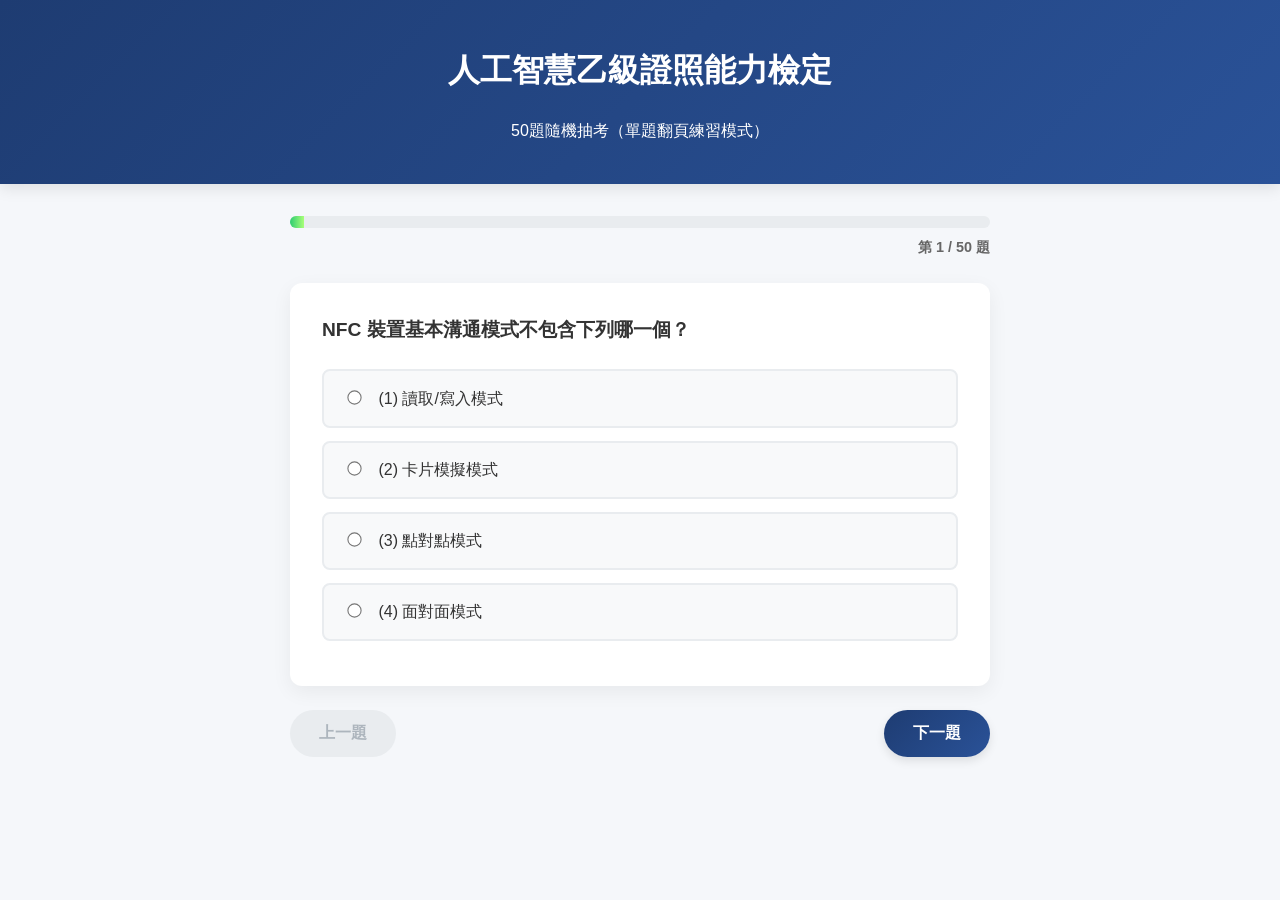
==== commit 6391af5a: "index.html" ====
--- a/index.html
+++ b/index.html
@@ -3,7 +3,7 @@
 <head>
     <meta charset="UTF-8">
     <meta name="viewport" content="width=device-width, initial-scale=1.0">
-    <title>人工智慧乙級證照 - 50題隨機抽考模擬測驗</title>
+    <title>人工智慧乙級證照 - 50題隨機抽考（單題模式）</title>
     <style>
         :root {
             --primary: #1e3c72;
@@ -27,121 +27,153 @@
             background: linear-gradient(135deg, var(--primary), var(--secondary));
             color: white;
             text-align: center;
-            padding: 2rem 1rem;
+            padding: 1.5rem 1rem;
             box-shadow: 0 4px 15px rgba(0,0,0,0.1);
         }
         .container {
-            max-width: 850px;
+            max-width: 700px;
             margin: 2rem auto;
             padding: 0 1rem;
         }
-        .info-panel {
-            background: white;
-            border-left: 5px solid var(--primary);
-            padding: 1.2rem;
-            border-radius: 4px;
-            margin-bottom: 2rem;
-            box-shadow: 0 2px 5px rgba(0,0,0,0.05);
-        }
+        /* 進度條 */
+        .progress-container {
+            background: #e9ecef;
+            border-radius: 10px;
+            height: 12px;
+            margin-bottom: 0.5rem;
+            overflow: hidden;
+        }
+        .progress-bar {
+            background: linear-gradient(90deg, var(--success), #a8ff78);
+            height: 100%;
+            width: 0%;
+            transition: width 0.3s ease;
+        }
+        .progress-text {
+            text-align: right;
+            font-size: 0.9rem;
+            color: #666;
+            margin-bottom: 1.5rem;
+            font-weight: bold;
+        }
+        /* 題目卡片 */
+        .question-card {
+            background: var(--card-bg);
+            border-radius: 12px;
+            padding: 2rem;
+            margin-bottom: 1.5rem;
+            box-shadow: 0 6px 20px rgba(0,0,0,0.06);
+            display: none; /* 預設隱藏，由JS控制顯示 */
+        }
+        .question-card.active {
+            display: block;
+            animation: fadeIn 0.4s ease;
+        }
+        @keyframes fadeIn {
+            from { opacity: 0; transform: translateY(10px); }
+            to { opacity: 1; transform: translateY(0); }
+        }
+        .question-title { font-size: 1.2rem; font-weight: bold; margin-bottom: 1.5rem; }
+        .options-list { list-style: none; padding: 0; margin: 0; }
+        .option-item { margin-bottom: 0.8rem; }
+        .option-item label {
+            display: block;
+            padding: 0.9rem 1.2rem;
+            background: #f8f9fa;
+            border: 2px solid #e9ecef;
+            border-radius: 8px;
+            cursor: pointer;
+            transition: all 0.2s;
+        }
+        .option-item label:hover { background: #e9ecef; border-color: #ced4da; }
+        .option-item input { margin-right: 0.8rem; transform: scale(1.1); }
+        
+        /* 選擇後的樣式（送出前純提示） */
+        .option-item input:checked + span { font-weight: bold; }
+        .option-item input:checked-parent { border-color: var(--primary); } /* CSS無法直接選父層，改用JS控制 */
+        .selected-label { border-color: var(--secondary) !important; background: #eef2f7 !important; }
+
+        /* 按鈕區 */
+        .nav-actions { display: flex; justify-content: space-between; margin-top: 1.5rem; gap: 1rem; }
+        button {
+            padding: 0.8rem 1.8rem;
+            font-size: 1rem;
+            border-radius: 25px;
+            cursor: pointer;
+            border: none;
+            transition: all 0.2s;
+            font-weight: bold;
+        }
+        .btn-secondary { background: #ced4da; color: #333; }
+        .btn-secondary:disabled { background: #e9ecef; color: #adb5bd; cursor: not-allowed; }
+        .btn-primary { background: linear-gradient(135deg, var(--primary), var(--secondary)); color: white; box-shadow: 0 4px 10px rgba(0,0,0,0.1); }
+        .btn-success { background: linear-gradient(135deg, var(--success), #27ae60); color: white; box-shadow: 0 4px 10px rgba(0,0,0,0.1); }
+        button:hover:not(:disabled) { transform: translateY(-2px); opacity: 0.95; }
+
+        /* 結果面板 */
         .result-panel {
             display: none;
             background: white;
-            border-radius: 8px;
-            padding: 1.5rem;
-            margin-bottom: 2rem;
-            box-shadow: 0 4px 15px rgba(0,0,0,0.1);
+            border-radius: 12px;
+            padding: 2rem;
+            box-shadow: 0 6px 25px rgba(0,0,0,0.1);
             text-align: center;
         }
-        .status-pass { color: var(--success); font-size: 1.8rem; font-weight: bold; }
-        .status-fail { color: var(--danger); font-size: 1.8rem; font-weight: bold; }
+        .status-pass { color: var(--success); font-size: 2rem; font-weight: bold; margin-bottom: 0.5rem; }
+        .status-fail { color: var(--danger); font-size: 2rem; font-weight: bold; margin-bottom: 0.5rem; }
         .wrong-list {
             text-align: left;
             background: #fff5f5;
             border: 1px solid #ffe3e3;
-            padding: 1rem;
-            border-radius: 6px;
-            margin-top: 1rem;
-        }
-        .wrong-list h3 { margin-top: 0; color: var(--danger); }
-        .wrong-item { margin-bottom: 0.5rem; font-size: 0.95rem; }
-        .question-card {
-            background: var(--card-bg);
+            padding: 1.5rem;
             border-radius: 8px;
-            padding: 1.5rem;
-            margin-bottom: 1.5rem;
-            box-shadow: 0 3px 10px rgba(0,0,0,0.05);
-        }
-        .question-title { font-size: 1.1rem; font-weight: bold; margin-bottom: 1rem; }
-        .options-list { list-style: none; padding: 0; margin: 0; }
-        .option-item { margin-bottom: 0.6rem; }
-        .option-item label {
-            display: block;
-            padding: 0.75rem 1rem;
-            background: #f8f9fa;
-            border: 1px solid #e9ecef;
-            border-radius: 6px;
-            cursor: pointer;
-            transition: all 0.2s;
-        }
-        .option-item label:hover { background: #e9ecef; }
-        .option-item input { margin-right: 0.6rem; }
-        
-        /* 答案反饋樣式 */
-        .selected-correct { border: 2px solid var(--success) !important; background: #e8f8f0 !important; }
-        .selected-wrong { border: 2px solid var(--danger) !important; background: #fdedec !important; }
-        .highlight-correct { border: 2px solid var(--success) !important; background: #e8f8f0 !important; font-weight: bold; }
-        .feedback-text { margin-top: 0.8rem; font-weight: bold; display: none; }
-        
-        .actions { text-align: center; margin: 2rem 0; }
-        button {
-            background: linear-gradient(135deg, var(--primary), var(--secondary));
-            color: white;
-            border: none;
-            padding: 0.8rem 2.5rem;
-            font-size: 1.1rem;
-            border-radius: 30px;
-            cursor: pointer;
-            box-shadow: 0 4px 10px rgba(0,0,0,0.15);
-            transition: all 0.2s;
-        }
-        button:hover { transform: translateY(-2px); opacity: 0.95; }
+            margin-top: 1.5rem;
+            max-height: 500px;
+            overflow-y: auto;
+        }
+        .wrong-list h3 { margin-top: 0; color: var(--danger); border-bottom: 2px solid #ffe3e3; padding-bottom: 0.5rem; }
+        .wrong-item { margin-bottom: 1rem; font-size: 0.95rem; line-height: 1.5; }
     </style>
 </head>
 <body>
 
     <header>
         <h1>人工智慧乙級證照能力檢定</h1>
-        <p>50題隨機抽考線上模擬測驗</p>
+        <p>50題隨機抽考（單題翻頁練習模式）</p>
     </header>
 
     <div class="container">
-        <div class="info-panel">
-            💡 <b>測驗規則說明：</b><br>
-            系統已從題庫中<b>隨機抽出 50 題</b>（且每題的選項順序皆已打亂）。<br>
-            每題 2 分，滿分 100 分，<b>及格分數為 80 分</b>。考完後將提供錯題統計與詳細解析！
+        <div id="quiz-box">
+            <div class="progress-container">
+                <div id="progress-bar" class="progress-bar"></div>
+            </div>
+            <div id="progress-text" class="progress-text">第 1 / 50 題</div>
+
+            <form id="quiz-form">
+                <div id="dynamic-questions"></div>
+            </form>
+
+            <div class="nav-actions">
+                <button type="button" class="btn-secondary" id="prev-btn" onclick="changeQuestion(-1)" disabled>上一題</button>
+                <button type="button" class="btn-primary" id="next-btn" onclick="changeQuestion(1)">下一題</button>
+                <button type="button" class="btn-success" id="submit-btn" onclick="submitExam()" style="display: none;">送出考卷並評分</button>
+            </div>
         </div>
 
         <div id="result-panel" class="result-panel">
             <div id="pass-status"></div>
-            <h2 id="score-text" style="margin: 0.5rem 0;"></h2>
+            <h2 id="score-text" style="margin: 0.5rem 0 1.5rem 0;"></h2>
             <div id="wrong-summary" class="wrong-list"></div>
-            <button style="margin-top: 1rem; font-size: 0.9rem; padding: 0.5rem 1.5rem;" onclick="location.reload()">再考一次（重新抽題）</button>
+            <button class="btn-primary" style="margin-top: 1.5rem;" onclick="location.reload()">再挑戰一次（重新抽題）</button>
         </div>
-
-        <form id="quiz-form">
-            <div id="quiz-container"></div>
-            <div class="actions">
-                <button type="button" id="submit-btn" onclick="checkAnswers()">提交考卷並計算分數</button>
-            </div>
-        </form>
     </div>
 
     <script>
-        // 題庫大數據 (精選並規範化自 PDF 全題庫)
+        // 題庫大數據 (內嵌精選題庫)
         const allQuestions = [
             { q: "人工智慧最基本的模型架構三層，以下哪一個不隸屬模型架構？", ans: 4, opts: ["輸入層", "隱藏層", "輸出層", "應用層"] },
             { q: "請寫出 CNN 全名：", ans: 1, opts: ["Convolution Neural Network", "Create Neural Network", "Connect Neural Network", "Collaborative Neural Network"] },
-            { q: "AGI (artificial general intelligence) 通用人工智慧又稱為強人工智慧，下列何者為 AGI？", ans: 3, opts: ["人臉門禁系統", "車牌辨識系統", "新一代自動駕駛車", "語音助理 (Siri)"] },
+            { q: "AGI 通用人工智慧又稱為強人工智慧，下列何者為 AGI？", ans: 3, opts: ["人臉門禁系統", "車牌辨識系統", "新一代自動駕駛車", "語音助理 (Siri)"] },
             { q: "關於物聯網之感知層，下列敘述何者正確？", ans: 4, opts: ["感測器閘道屬於感知層", "無線網路屬於感知層", "物聯網雲端平台屬於感知層", "RFID及感測器屬於感知層"] },
             { q: "下列何者不是室內定位較常使用的技術？", ans: 4, opts: ["Beacon", "Wi-Fi", "RFID", "GPS"] },
             { q: "您應該使用哪種機器學習類型找出有相似購物習慣的人員群組？", ans: 2, opts: ["迴歸", "叢集", "分類"] },
@@ -165,7 +197,7 @@
             { q: "以下哪一個項目是 Internet 第3代？", ans: 1, opts: ["Internet of Things", "Internet of Computer", "Internet of People", "Internet of Business"] },
             { q: "關於物聯網安全，下列敘述何者不正確？", ans: 4, opts: ["複雜性是實現安全的最大障礙之一", "保護物聯網安全與保護一般網路安全沒有太多不同", "設備通過VPN做存取可能會帶來額外風險", "物聯網的頻寬需求問題，比安全問題更為重要"] },
             { q: "下列何者是深度學習模型？", ans: 4, opts: ["DNN", "RNN", "CNN", "以上皆是"] },
-            { q: "機器學習模型中，希望訓練好的模型能具備什麼樣的特性？", ans: 4, opts: ["高變異、低偏差", "高偏差、低變異", "高偏差、高變異", "偏差與變異之間存在一平衡(Trade-off)關係"] },
+            { q: "機器學習模型中，希望訓練好的模型能具備什麼樣的特性？", ans: 4, opts: ["高變異、低偏差", "高偏差、低變異", "高偏差、高變異", "偏差與變異之間存在一平衡關係"] },
             { q: "圖像識別是以圖像的什麼為基礎來進行判讀的？", ans: 1, opts: ["特徵", "圖元", "元素", "部件"] },
             { q: "以下哪一個項目不是車輛聯網的主要目的？", ans: 4, opts: ["避免汽車碰撞", "最佳行車路線", "配合交通號誌", "在車內唱KTV"] },
             { q: "下列哪一個函式是用於檢查該路徑是否為完整（絕對）路徑？", ans: 2, opts: ["exists()", "isabs()", "isfile()", "isdir()"] },
@@ -192,37 +224,35 @@
         ];
 
         let sampledQuestions = [];
-
-        // 初始化：隨機抽取 50 題並打亂選項
+        let currentIdx = 0; // 目前顯示的題號索引（0-49）
+
         function initQuiz() {
-            // 隨機排序原題庫並取前 50 題
+            // 隨機抽選 50 題
             let shuffled = [...allQuestions].sort(() => 0.5 - Math.random());
             sampledQuestions = shuffled.slice(0, 50);
 
-            const container = document.getElementById('quiz-container');
+            const container = document.getElementById('dynamic-questions');
             container.innerHTML = '';
 
             sampledQuestions.forEach((item, idx) => {
                 const qNum = idx + 1;
                 
-                // 為了打亂選項，我們建立一個包含原始索引的物件陣列
-                let originalText = item.opts[item.ans - 1]; // 記住正確答案的文字
+                // 打亂選項
                 let shuffledOpts = item.opts.map((text, i) => ({ text: text, isCorrect: (i + 1) === item.ans }));
                 shuffledOpts.sort(() => 0.5 - Math.random());
 
-                // 重新定義這題在網頁上的正確答案 value
-                let correctValue = shuffledOpts.findIndex(o => o.isCorrect) + 1;
-                item.webCorrect = correctValue;
-                item.originalQuestionText = item.q;
+                // 紀錄新打亂後的正確答案編號
+                item.webCorrect = shuffledOpts.findIndex(o => o.isCorrect) + 1;
+                item.webOptsHTML = shuffledOpts; // 保存起來做最後的錯題輸出
 
                 let card = document.createElement('div');
-                card.className = 'question-card';
-                card.id = `card-${qNum}`;
-
-                let qText = document.createElement('div');
-                qText.className = 'question-text';
-                qText.innerHTML = `${qNum}. ${item.q}`;
-                card.appendChild(qText);
+                card.className = `question-card ${idx === 0 ? 'active' : ''}`;
+                card.id = `qcard-${idx}`;
+
+                let qTitle = document.createElement('div');
+                qTitle.className = 'question-title';
+                qTitle.innerHTML = item.q;
+                card.appendChild(qTitle);
 
                 let oList = document.createElement('ul');
                 oList.className = 'options-list';
@@ -231,115 +261,138 @@
                     let val = oIdx + 1;
                     let li = document.createElement('li');
                     li.className = 'option-item';
-                    li.innerHTML = `<label id="label-${qNum}-${val}"><input type="radio" name="q${qNum}" value="${val}"> (${val}) ${opt.text}</label>`;
+                    li.innerHTML = `
+                        <label id="lbl-${idx}-${val}" onclick="selectOption(${idx}, ${val})">
+                            <input type="radio" name="rawq${idx}" value="${val}" style="pointer-events:none;"> 
+                            (${val}) ${opt.text}
+                        </label>`;
                     oList.appendChild(li);
                 });
 
                 card.appendChild(oList);
-
-                let fb = document.createElement('div');
-                fb.className = 'feedback-text';
-                fb.id = `fb-${qNum}`;
-                card.appendChild(fb);
-
                 container.appendChild(card);
             });
-        }
-
-        // 檢查答案與評分
-        function checkAnswers() {
+
+            updateProgress();
+        }
+
+        // 當點擊選項時，高亮顯示該外框
+        function selectOption(qIdx, val) {
+            // 清除該題所有高亮
+            for (let i = 1; i <= 4; i++) {
+                let target = document.getElementById(`lbl-${qIdx}-${i}`);
+                if (target) target.classList.remove('selected-label');
+            }
+            // 高亮目前選中的
+            document.getElementById(`lbl-${qIdx}-${val}`).classList.add('selected-label');
+            
+            // 真正勾選內部的 radio 按鈕
+            const radios = document.getElementsByName(`rawq${qIdx}`);
+            radios[val-1].checked = true;
+        }
+
+        // 更新進度條與題號文字
+        function updateProgress() {
+            const total = sampledQuestions.length;
+            const currentNum = currentIdx + 1;
+            
+            document.getElementById('progress-text').innerText = `第 ${currentNum} / ${total} 題`;
+            document.getElementById('progress-bar').style.width = `${(currentNum / total) * 100}%`;
+
+            // 控制按鈕顯示
+            document.getElementById('prev-btn').disabled = (currentIdx === 0);
+            
+            if (currentIdx === total - 1) {
+                document.getElementById('next-btn').style.display = 'none';
+                document.getElementById('submit-btn').style.display = 'inline-block';
+            } else {
+                document.getElementById('next-btn').style.display = 'inline-block';
+                document.getElementById('submit-btn').style.display = 'none';
+            }
+        }
+
+        // 切換上下題
+        function changeQuestion(step) {
+            // 隱藏目前這一題
+            document.getElementById(`qcard-${currentIdx}`).classList.remove('active');
+            
+            // 改變索引值
+            currentIdx += step;
+            
+            // 顯示新題目
+            document.getElementById(`qcard-${currentIdx}`).classList.add('active');
+            
+            updateProgress();
+        }
+
+        // 提交試卷
+        function submitExam() {
             let score = 0;
             let wrongItems = [];
-            
+
             sampledQuestions.forEach((item, idx) => {
-                const qNum = idx + 1;
-                const selected = document.querySelector(`input[name="q${qNum}"]:checked`);
-                const feedback = document.getElementById(`fb-${qNum}`);
+                const selected = document.querySelector(`input[name="rawq${idx}"]:checked`);
                 const correctVal = item.webCorrect;
-
-                // 清除之前的樣式
-                for(let i=1; i<=4; i++) {
-                    let lbl = document.getElementById(`label-${qNum}-${i}`);
-                    if(lbl) lbl.className = '';
-                }
-
-                let isRight = false;
-                let userChoiceText = "未作答";
+                let userText = "未作答";
+                let correctText = `(${correctVal}) ` + item.webOptsHTML[correctVal-1].text;
 
                 if (selected) {
                     let userVal = parseInt(selected.value);
-                    userChoiceText = document.getElementById(`label-${qNum}-${userVal}`).innerText;
-                    
+                    userText = `(${userVal}) ` + item.webOptsHTML[userVal-1].text;
                     if (userVal === correctVal) {
                         score += 2;
-                        isRight = true;
-                        document.getElementById(`label-${qNum}-${userVal}`).className = 'selected-correct';
-                        feedback.innerHTML = "✓ 正確 (+2分)";
-                        feedback.style.color = "var(--success)";
-                    } else {
-                        document.getElementById(`label-${qNum}-${userVal}`).className = 'selected-wrong';
-                        document.getElementById(`label-${qNum}-${correctVal}`).className = 'highlight-correct';
-                        feedback.innerHTML = `✗ 錯誤！正確答案應該是 (${correctVal})`;
-                        feedback.style.color = "var(--danger)";
+                        return; // 答對了，跳過加入錯題集
                     }
-                } else {
-                    // 未作答
-                    let targetCorrect = document.getElementById(`label-${qNum}-${correctVal}`);
-                    if(targetCorrect) targetCorrect.className = 'highlight-correct';
-                    feedback.innerHTML = `⚠ 未作答！正確答案是 (${correctVal})`;
-                    feedback.style.color = "var(--warning)";
                 }
 
-                feedback.style.display = 'block';
-
-                if (!isRight) {
-                    let correctText = document.getElementById(`label-${qNum}-${correctVal}`).innerText;
-                    wrongItems.push({
-                        num: qNum,
-                        q: item.originalQuestionText,
-                        user: userChoiceText,
-                        correct: correctText
-                    });
-                }
+                // 沒答對則紀錄到錯題報告
+                wrongItems.push({
+                    num: idx + 1,
+                    q: item.q,
+                    user: userText,
+                    correct: correctText
+                });
             });
 
-            // 顯示結果面板
+            // 隱藏作答區
+            document.getElementById('quiz-box').style.display = 'none';
+
+            // 計算與顯示結果
             const resultPanel = document.getElementById('result-panel');
             const passStatus = document.getElementById('pass-status');
             const scoreText = document.getElementById('score-text');
             const wrongSummary = document.getElementById('wrong-summary');
 
-            scoreText.innerText = `總得分：${score} 分`;
-            
+            scoreText.innerText = `您的總得分：${score} 分`;
+
             if (score >= 80) {
                 passStatus.className = 'status-pass';
-                passStatus.innerText = '🎉 恭喜您！測驗及格！';
+                passStatus.innerText = '🎉 恭喜您！通過檢定！';
             } else {
                 passStatus.className = 'status-fail';
-                passStatus.innerText = '❌ 很遺憾，未達 80 分及格標準，請再接再厲！';
+                passStatus.innerText = '❌ 未達 80 分及格標準，再加把勁！';
             }
 
-            // 生成錯題檢討清單
+            // 渲染錯題清單
             if (wrongItems.length > 0) {
-                let html = `<h3>錯題與答案檢討列表 (${wrongItems.length} 題)：</h3>`;
+                let html = `<h3>錯題與答案詳細檢討 (${wrongItems.length} 題)：</h3>`;
                 wrongItems.forEach(w => {
                     html += `<div class="wrong-item">
                         <b>第 ${w.num} 題：</b>${w.q}<br>
-                        <span style="color:var(--danger)">❌ 您的答案：${w.user}</span> | 
+                        <span style="color:var(--danger)">❌ 您的作答：${w.user}</span><br>
                         <span style="color:var(--success)">➔ 正確答案：${w.correct}</span>
-                    </div><hr style="border:0; border-top:1px dashed #ffe3e3;">`;
+                    </div><hr style="border:0; border-top:1px dashed #ffe3e3; margin:0.8rem 0;">`;
                 });
                 wrongSummary.innerHTML = html;
                 wrongSummary.style.display = 'block';
             } else {
-                wrongSummary.innerHTML = '<h3>✨ 太厲害了！竟然沒有任何錯題！滿分通過！</h3>';
+                wrongSummary.innerHTML = '<h3>✨ 太神了！零錯題全對通關！</h3>';
             }
 
             resultPanel.style.display = 'block';
             window.scrollTo({ top: 0, behavior: 'smooth' });
         }
 
-        // 網頁載入時初始化題目
         window.onload = initQuiz;
     </script>
 </body>
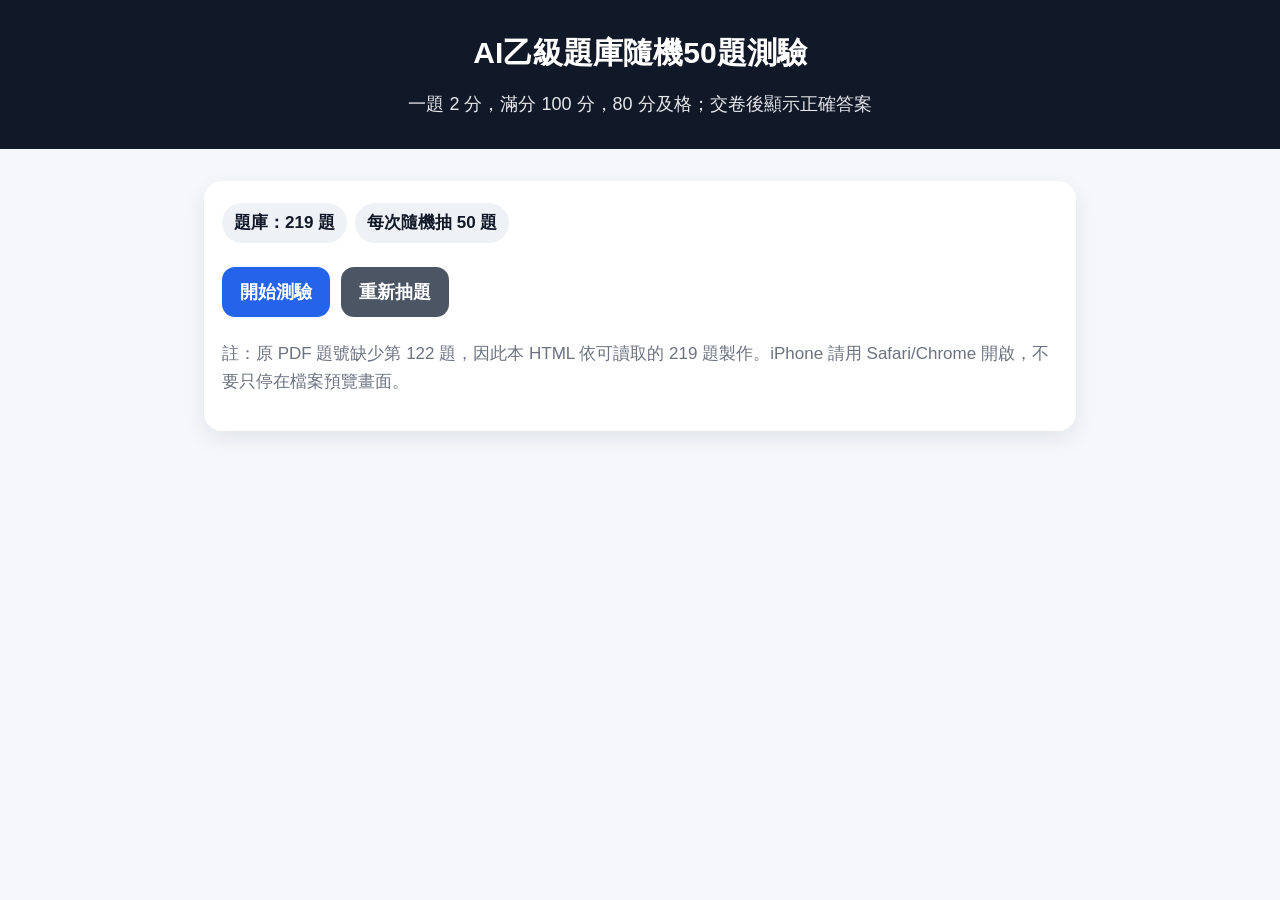
==== commit c3d41ee7: "Add files via upload" ====
--- a/index.html
+++ b/index.html
@@ -1,399 +1,50 @@
-<!DOCTYPE html>
-<html lang="zh-TW">
+<!doctype html>
+<html lang="zh-Hant">
 <head>
-    <meta charset="UTF-8">
-    <meta name="viewport" content="width=device-width, initial-scale=1.0">
-    <title>人工智慧乙級證照 - 50題隨機抽考（單題模式）</title>
-    <style>
-        :root {
-            --primary: #1e3c72;
-            --secondary: #2a5298;
-            --bg: #f5f7fa;
-            --text: #333;
-            --card-bg: #ffffff;
-            --success: #2ecc71;
-            --danger: #e74c3c;
-            --warning: #f39c12;
-        }
-        body {
-            font-family: "Segoe UI", "Microsoft JhengHei", sans-serif;
-            background-color: var(--bg);
-            color: var(--text);
-            line-height: 1.6;
-            margin: 0;
-            padding: 0;
-        }
-        header {
-            background: linear-gradient(135deg, var(--primary), var(--secondary));
-            color: white;
-            text-align: center;
-            padding: 1.5rem 1rem;
-            box-shadow: 0 4px 15px rgba(0,0,0,0.1);
-        }
-        .container {
-            max-width: 700px;
-            margin: 2rem auto;
-            padding: 0 1rem;
-        }
-        /* 進度條 */
-        .progress-container {
-            background: #e9ecef;
-            border-radius: 10px;
-            height: 12px;
-            margin-bottom: 0.5rem;
-            overflow: hidden;
-        }
-        .progress-bar {
-            background: linear-gradient(90deg, var(--success), #a8ff78);
-            height: 100%;
-            width: 0%;
-            transition: width 0.3s ease;
-        }
-        .progress-text {
-            text-align: right;
-            font-size: 0.9rem;
-            color: #666;
-            margin-bottom: 1.5rem;
-            font-weight: bold;
-        }
-        /* 題目卡片 */
-        .question-card {
-            background: var(--card-bg);
-            border-radius: 12px;
-            padding: 2rem;
-            margin-bottom: 1.5rem;
-            box-shadow: 0 6px 20px rgba(0,0,0,0.06);
-            display: none; /* 預設隱藏，由JS控制顯示 */
-        }
-        .question-card.active {
-            display: block;
-            animation: fadeIn 0.4s ease;
-        }
-        @keyframes fadeIn {
-            from { opacity: 0; transform: translateY(10px); }
-            to { opacity: 1; transform: translateY(0); }
-        }
-        .question-title { font-size: 1.2rem; font-weight: bold; margin-bottom: 1.5rem; }
-        .options-list { list-style: none; padding: 0; margin: 0; }
-        .option-item { margin-bottom: 0.8rem; }
-        .option-item label {
-            display: block;
-            padding: 0.9rem 1.2rem;
-            background: #f8f9fa;
-            border: 2px solid #e9ecef;
-            border-radius: 8px;
-            cursor: pointer;
-            transition: all 0.2s;
-        }
-        .option-item label:hover { background: #e9ecef; border-color: #ced4da; }
-        .option-item input { margin-right: 0.8rem; transform: scale(1.1); }
-        
-        /* 選擇後的樣式（送出前純提示） */
-        .option-item input:checked + span { font-weight: bold; }
-        .option-item input:checked-parent { border-color: var(--primary); } /* CSS無法直接選父層，改用JS控制 */
-        .selected-label { border-color: var(--secondary) !important; background: #eef2f7 !important; }
-
-        /* 按鈕區 */
-        .nav-actions { display: flex; justify-content: space-between; margin-top: 1.5rem; gap: 1rem; }
-        button {
-            padding: 0.8rem 1.8rem;
-            font-size: 1rem;
-            border-radius: 25px;
-            cursor: pointer;
-            border: none;
-            transition: all 0.2s;
-            font-weight: bold;
-        }
-        .btn-secondary { background: #ced4da; color: #333; }
-        .btn-secondary:disabled { background: #e9ecef; color: #adb5bd; cursor: not-allowed; }
-        .btn-primary { background: linear-gradient(135deg, var(--primary), var(--secondary)); color: white; box-shadow: 0 4px 10px rgba(0,0,0,0.1); }
-        .btn-success { background: linear-gradient(135deg, var(--success), #27ae60); color: white; box-shadow: 0 4px 10px rgba(0,0,0,0.1); }
-        button:hover:not(:disabled) { transform: translateY(-2px); opacity: 0.95; }
-
-        /* 結果面板 */
-        .result-panel {
-            display: none;
-            background: white;
-            border-radius: 12px;
-            padding: 2rem;
-            box-shadow: 0 6px 25px rgba(0,0,0,0.1);
-            text-align: center;
-        }
-        .status-pass { color: var(--success); font-size: 2rem; font-weight: bold; margin-bottom: 0.5rem; }
-        .status-fail { color: var(--danger); font-size: 2rem; font-weight: bold; margin-bottom: 0.5rem; }
-        .wrong-list {
-            text-align: left;
-            background: #fff5f5;
-            border: 1px solid #ffe3e3;
-            padding: 1.5rem;
-            border-radius: 8px;
-            margin-top: 1.5rem;
-            max-height: 500px;
-            overflow-y: auto;
-        }
-        .wrong-list h3 { margin-top: 0; color: var(--danger); border-bottom: 2px solid #ffe3e3; padding-bottom: 0.5rem; }
-        .wrong-item { margin-bottom: 1rem; font-size: 0.95rem; line-height: 1.5; }
-    </style>
+<meta charset="utf-8">
+<meta name="viewport" content="width=device-width, initial-scale=1, viewport-fit=cover">
+<title>AI乙級題庫隨機測驗</title>
+<style>
+:root{--bg:#f5f7fb;--card:#fff;--text:#111827;--muted:#6b7280;--brand:#2563eb;--bad:#dc2626;--ok:#16a34a;--line:#e5e7eb;}
+*{box-sizing:border-box} body{margin:0;font-family:-apple-system,BlinkMacSystemFont,"Segoe UI","Noto Sans TC",Arial,sans-serif;background:var(--bg);color:var(--text);line-height:1.65;font-size:17px}
+header{background:#111827;color:white;padding:28px 16px 30px;text-align:center} header h1{margin:0;font-size:30px} header p{margin:12px 0 0;color:#e5e7eb;font-size:18px}
+main{max-width:900px;margin:0 auto;padding:18px 14px 70px}.card{background:var(--card);border-radius:18px;padding:18px;margin:14px 0;box-shadow:0 8px 22px rgba(15,23,42,.08)}
+button{border:0;border-radius:13px;padding:13px 18px;font-size:18px;font-weight:700;cursor:pointer;margin:6px 6px 6px 0;touch-action:manipulation}.primary{background:var(--brand);color:white}.secondary{background:#4b5563;color:white}.ghost{background:#e5e7eb;color:#111827}
+.badge{display:inline-block;background:#eef2f7;border-radius:999px;padding:6px 12px;margin:4px 8px 4px 0;font-weight:700}.qtitle{font-weight:800;margin-bottom:10px;white-space:pre-wrap}.option{display:block;padding:10px 12px;border:1px solid var(--line);border-radius:12px;margin:8px 0;background:#fff;white-space:pre-wrap}.option input{transform:scale(1.15);margin-right:8px}.result{font-size:22px;font-weight:900}.pass{color:var(--ok)}.fail{color:var(--bad)}.muted{color:var(--muted)}.correct{border-color:#86efac;background:#f0fdf4}.wrong{border-color:#fecaca;background:#fef2f2}.answer{font-weight:800;color:var(--ok)}
+.fixedbar{position:sticky;bottom:0;background:rgba(245,247,251,.95);backdrop-filter:blur(8px);padding:10px 0;border-top:1px solid var(--line)}
+</style>
 </head>
 <body>
-
-    <header>
-        <h1>人工智慧乙級證照能力檢定</h1>
-        <p>50題隨機抽考（單題翻頁練習模式）</p>
-    </header>
-
-    <div class="container">
-        <div id="quiz-box">
-            <div class="progress-container">
-                <div id="progress-bar" class="progress-bar"></div>
-            </div>
-            <div id="progress-text" class="progress-text">第 1 / 50 題</div>
-
-            <form id="quiz-form">
-                <div id="dynamic-questions"></div>
-            </form>
-
-            <div class="nav-actions">
-                <button type="button" class="btn-secondary" id="prev-btn" onclick="changeQuestion(-1)" disabled>上一題</button>
-                <button type="button" class="btn-primary" id="next-btn" onclick="changeQuestion(1)">下一題</button>
-                <button type="button" class="btn-success" id="submit-btn" onclick="submitExam()" style="display: none;">送出考卷並評分</button>
-            </div>
-        </div>
-
-        <div id="result-panel" class="result-panel">
-            <div id="pass-status"></div>
-            <h2 id="score-text" style="margin: 0.5rem 0 1.5rem 0;"></h2>
-            <div id="wrong-summary" class="wrong-list"></div>
-            <button class="btn-primary" style="margin-top: 1.5rem;" onclick="location.reload()">再挑戰一次（重新抽題）</button>
-        </div>
-    </div>
-
-    <script>
-        // 題庫大數據 (內嵌精選題庫)
-        const allQuestions = [
-            { q: "人工智慧最基本的模型架構三層，以下哪一個不隸屬模型架構？", ans: 4, opts: ["輸入層", "隱藏層", "輸出層", "應用層"] },
-            { q: "請寫出 CNN 全名：", ans: 1, opts: ["Convolution Neural Network", "Create Neural Network", "Connect Neural Network", "Collaborative Neural Network"] },
-            { q: "AGI 通用人工智慧又稱為強人工智慧，下列何者為 AGI？", ans: 3, opts: ["人臉門禁系統", "車牌辨識系統", "新一代自動駕駛車", "語音助理 (Siri)"] },
-            { q: "關於物聯網之感知層，下列敘述何者正確？", ans: 4, opts: ["感測器閘道屬於感知層", "無線網路屬於感知層", "物聯網雲端平台屬於感知層", "RFID及感測器屬於感知層"] },
-            { q: "下列何者不是室內定位較常使用的技術？", ans: 4, opts: ["Beacon", "Wi-Fi", "RFID", "GPS"] },
-            { q: "您應該使用哪種機器學習類型找出有相似購物習慣的人員群組？", ans: 2, opts: ["迴歸", "叢集", "分類"] },
-            { q: "下列程式碼執行後，會得到何種型態？ type(\"True\")", ans: 2, opts: ["int", "str", "float", "bool"] },
-            { q: "執行以下程式碼之輸出結果為何者？<br>dict1={'Apple':50, 'Orange': 20, 'Banana':15}<br>print(dict1['Orange'])", ans: 2, opts: ["50", "20", "15", "502015"] },
-            { q: "下面程式印出的結果為？<br>x=10<br>def func():<br>&nbsp;&nbsp;&nbsp;&nbsp;x=20<br>func()<br>print(x)", ans: 1, opts: ["10", "20", "30", "40"] },
-            { q: "您將一張影像傳送至電腦視覺 API，並收到包含香蕉與蘋果周圍方框的標註影像。請問此處使用了哪種電腦視覺類型？", ans: 3, opts: ["影像分類", "臉部偵測", "物件偵測", "光學字元辨識(OCR)"] },
-            { q: "現代所稱的人工智慧其實是由許多計算技術所組成的統稱。下列哪一項不屬於人工智慧領域中知名的計算技術的一環？", ans: 4, opts: ["機器學習", "演化計算", "資料探勘", "雲端運算"] },
-            { q: "當模型發生過擬合(Over fitting)的情形時，下列哪一種方法無法緩解？", ans: 3, opts: ["減少模型複雜度", "蒐集更多資料", "增加模型訓練的時間", "使用正則化"] },
-            { q: "對於Python 邏輯判斷表達式，下列哪一項為 False？", ans: 2, opts: ["6 > 0 > -1", "6 != 0 or 3 == 3", "not(6 != 6 and 5 != 5)", "(6 * 6) < (6 ** 6)"] },
-            { q: "下列哪一項不是 Python 合法的變數名稱？", ans: 4, opts: ["self", "int64", "_name_", "64ML"] },
-            { q: "預測貸款是否能償還的銀行系統是何種類型的機器學習之範例？", ans: 1, opts: ["分類", "回歸", "叢集"] },
-            { q: "您需要預測未來 10 年的海平面（以公尺為單位）。您應該使用哪種機器學習類型？", ans: 2, opts: ["叢集", "回歸", "分類"] },
-            { q: "下列哪一個機器學習技術可用於異常偵測？", ans: 1, opts: ["可隨時間分析資料並識別異常變化的技術", "根據影像內容分類物件的技術", "能辨識與理解書面語音的技術", "單純處理資料清理的技術"] },
-            { q: "建置迴歸模型時，標籤的資料類型必須是：", ans: 1, opts: ["數值", "布林值", "文字", "日期時間"] },
-            { q: "關於智慧型電表（Smart meter），下列敘述哪一項正確？", ans: 2, opts: ["是一種感應式電表", "可自動將用電資料上傳到網路", "是以電磁感應線圈原理製作的", "仍需以人力方式進行手動抄表"] },
-            { q: "下列哪個系統不包含在物聯網的智慧家庭應用中？", ans: 3, opts: ["自動照明系統", "火災警示系統", "工廠排程系統", "自動空調系統"] },
-            { q: "在指定日期預測將有多少車輛會通過橋樑，為下列何者的範例？", ans: 3, opts: ["分類", "叢集", "迴歸"] },
-            { q: "下列何者不會印出 3.14 ？", ans: 4, opts: ["print('{:.2f}'.format(3.1415926))", "format(3.1415926,'.2f')", "print(\"%.2f\"%3.1415926)", "print(\"%d\"%3.1415926)"] },
-            { q: "有二維陣列 x=[[1,2,3],[4,5,6],[7,8,9]]，若我們要取得數字 6，要透過以下哪種方式？", ans: 1, opts: ["x[1][2]", "x[0][3]", "x[2][3]", "x[1][1]"] },
-            { q: "以下哪一個項目是 Internet 第3代？", ans: 1, opts: ["Internet of Things", "Internet of Computer", "Internet of People", "Internet of Business"] },
-            { q: "關於物聯網安全，下列敘述何者不正確？", ans: 4, opts: ["複雜性是實現安全的最大障礙之一", "保護物聯網安全與保護一般網路安全沒有太多不同", "設備通過VPN做存取可能會帶來額外風險", "物聯網的頻寬需求問題，比安全問題更為重要"] },
-            { q: "下列何者是深度學習模型？", ans: 4, opts: ["DNN", "RNN", "CNN", "以上皆是"] },
-            { q: "機器學習模型中，希望訓練好的模型能具備什麼樣的特性？", ans: 4, opts: ["高變異、低偏差", "高偏差、低變異", "高偏差、高變異", "偏差與變異之間存在一平衡關係"] },
-            { q: "圖像識別是以圖像的什麼為基礎來進行判讀的？", ans: 1, opts: ["特徵", "圖元", "元素", "部件"] },
-            { q: "以下哪一個項目不是車輛聯網的主要目的？", ans: 4, opts: ["避免汽車碰撞", "最佳行車路線", "配合交通號誌", "在車內唱KTV"] },
-            { q: "下列哪一個函式是用於檢查該路徑是否為完整（絕對）路徑？", ans: 2, opts: ["exists()", "isabs()", "isfile()", "isdir()"] },
-            { q: "d = {\"籃球\":20, \"足球\":50}，執行程式碼「d.clear()」的作用為？", ans: 1, opts: ["刪除所有元素", "刪除一個元素", "刪除整個字典變數", "以上皆非"] },
-            { q: "您需要建立一套客戶支援解決方案，協助客戶存取資訊，且必須支援電子郵件、電話與即時聊天。您應該使用哪一種 AI 解決方案？", ans: 4, opts: ["機器學習", "自然語言處理(NLP)", "電腦視覺", "聊天機器人"] },
-            { q: "您使用無人機識別生長在農作物之間的雜草，以傳送清除雜草的指示。這是哪種類型的電腦視覺？", ans: 2, opts: ["光學字元辨識(OCR)", "物件偵測", "場景分割", "臉部偵測"] },
-            { q: "建置 K-Means 叢集模型時，所有特徵的資料類型都必須是：", ans: 3, opts: ["整數", "布林值", "數值", "文字"] },
-            { q: "關於智慧電網，下列敘述哪一項錯誤？", ans: 3, opts: ["能收集供應端與使用端電力供應狀況以節能", "包含了智慧型電表基礎建設（AMI）", "改善現有輸電網路效能，但無法整合太陽能等新能源", "目的是由人工監測演進到自動判斷調整控制"] },
-            { q: "利用高速公路即時路況系統來規劃行程避開塞車，不會應用到下列哪個技術？", ans: 4, opts: ["雲端資料庫", "雲端運算", "無線網路", "人臉辨識"] },
-            { q: "在 Python 中宣告：age = 12; minor = False; name = \"David\"。它們的資料類別依序是？", ans: 1, opts: ["int, bool, str", "int, str, str", "float, str, str", "int, bool, int"] },
-            { q: "執行 open(\"local_data\", \"w+\") 的主要作用是什麼？", ans: 1, opts: ["開啟檔案供讀寫，若檔案存在則刪除內容，不存在則建立新檔", "唯讀模式開啟", "附加模式開啟", "僅限寫入且不刪除原本內容"] },
-            { q: "下列哪一項是 IPv6 的位址長度？", ans: 3, opts: ["32 位元", "64 位元", "128 位元", "256 位元"] },
-            { q: "用來進行結果預測的已知資料輸入值，在機器學習中通常稱為：", ans: 1, opts: ["特徵 (Feature)", "標籤 (Label)", "因變項", "識別碼"] },
-            { q: "下列何者是為機器學習與深度學習中常用的知名工具資源？", ans: 4, opts: ["TensorFlow", "PyTorch", "Weka", "以上皆是"] },
-            { q: "一家企業若要引進新一代的物聯網庫存管理技術，下列哪一項最合適？", ans: 1, opts: ["二維條碼加 RFID 識別技術", "紅外線感應", "衛星定位系統", "純錄影監控"] },
-            { q: "關於智慧冷氣的設計概念，下列敘述何者錯誤？", ans: 2, opts: ["可追蹤人體位置調整風向", "頻繁隨手關冷氣出門5分鐘是最節能的行為", "室內溫度提升時調高冷氣運轉效能", "有人進入室內可自動啟動冷氣"] },
-            { q: "您需要計算相片中的動物數目。您應該使用哪種電腦視覺類型？", ans: 1, opts: ["物件偵測", "影像分類", "光學字元辨識", "臉部偵測"] },
-            { q: "確保訓練資料中的數值變數具有相似規模（Scale），這屬於下列何者的範例？", ans: 2, opts: ["模型訓練", "特徵工程", "資料攫取", "特徵選取"] },
-            { q: "以下哪個案例為網頁聊天機器人的最佳範例？", ans: 1, opts: ["在網站介面中，自動回答有關活動與購票等常見問題", "判斷網站評論是正面或負面並加註貼圖", "將客戶文字自動翻譯成英文", "透過電子郵件把訊息人工分流給正確人員"] },
-            { q: "在機器學習分割資料時，通常應該如何切分以供訓練與評估？", ans: 2, opts: ["特徵全部拿來訓練，標籤全部用來評估", "將資料隨機分割為訓練用資料列和評估用資料列", "訓練只用標籤，評估只用特徵", "按奇偶數行嚴格對半切開"] },
-            { q: "智慧型感測器通常使用下列哪一種具有高電容量、低記憶效應的電源模組？", ans: 1, opts: ["鎳氫電池", "水銀電池", "鉛酸電池", "普通碳鋅電池"] },
-            { q: "NFC 裝置基本溝通模式不包含下列哪一個？", ans: 4, opts: ["讀取/寫入模式", "卡片模擬模式", "點對點模式", "面對面模式"] },
-            { q: "什麼是 KDD？", ans: 1, opts: ["數據挖掘與知識發現", "領域知識發現", "文檔知識發現", "動態知識發現"] }
-        ];
-
-        let sampledQuestions = [];
-        let currentIdx = 0; // 目前顯示的題號索引（0-49）
-
-        function initQuiz() {
-            // 隨機抽選 50 題
-            let shuffled = [...allQuestions].sort(() => 0.5 - Math.random());
-            sampledQuestions = shuffled.slice(0, 50);
-
-            const container = document.getElementById('dynamic-questions');
-            container.innerHTML = '';
-
-            sampledQuestions.forEach((item, idx) => {
-                const qNum = idx + 1;
-                
-                // 打亂選項
-                let shuffledOpts = item.opts.map((text, i) => ({ text: text, isCorrect: (i + 1) === item.ans }));
-                shuffledOpts.sort(() => 0.5 - Math.random());
-
-                // 紀錄新打亂後的正確答案編號
-                item.webCorrect = shuffledOpts.findIndex(o => o.isCorrect) + 1;
-                item.webOptsHTML = shuffledOpts; // 保存起來做最後的錯題輸出
-
-                let card = document.createElement('div');
-                card.className = `question-card ${idx === 0 ? 'active' : ''}`;
-                card.id = `qcard-${idx}`;
-
-                let qTitle = document.createElement('div');
-                qTitle.className = 'question-title';
-                qTitle.innerHTML = item.q;
-                card.appendChild(qTitle);
-
-                let oList = document.createElement('ul');
-                oList.className = 'options-list';
-
-                shuffledOpts.forEach((opt, oIdx) => {
-                    let val = oIdx + 1;
-                    let li = document.createElement('li');
-                    li.className = 'option-item';
-                    li.innerHTML = `
-                        <label id="lbl-${idx}-${val}" onclick="selectOption(${idx}, ${val})">
-                            <input type="radio" name="rawq${idx}" value="${val}" style="pointer-events:none;"> 
-                            (${val}) ${opt.text}
-                        </label>`;
-                    oList.appendChild(li);
-                });
-
-                card.appendChild(oList);
-                container.appendChild(card);
-            });
-
-            updateProgress();
-        }
-
-        // 當點擊選項時，高亮顯示該外框
-        function selectOption(qIdx, val) {
-            // 清除該題所有高亮
-            for (let i = 1; i <= 4; i++) {
-                let target = document.getElementById(`lbl-${qIdx}-${i}`);
-                if (target) target.classList.remove('selected-label');
-            }
-            // 高亮目前選中的
-            document.getElementById(`lbl-${qIdx}-${val}`).classList.add('selected-label');
-            
-            // 真正勾選內部的 radio 按鈕
-            const radios = document.getElementsByName(`rawq${qIdx}`);
-            radios[val-1].checked = true;
-        }
-
-        // 更新進度條與題號文字
-        function updateProgress() {
-            const total = sampledQuestions.length;
-            const currentNum = currentIdx + 1;
-            
-            document.getElementById('progress-text').innerText = `第 ${currentNum} / ${total} 題`;
-            document.getElementById('progress-bar').style.width = `${(currentNum / total) * 100}%`;
-
-            // 控制按鈕顯示
-            document.getElementById('prev-btn').disabled = (currentIdx === 0);
-            
-            if (currentIdx === total - 1) {
-                document.getElementById('next-btn').style.display = 'none';
-                document.getElementById('submit-btn').style.display = 'inline-block';
-            } else {
-                document.getElementById('next-btn').style.display = 'inline-block';
-                document.getElementById('submit-btn').style.display = 'none';
-            }
-        }
-
-        // 切換上下題
-        function changeQuestion(step) {
-            // 隱藏目前這一題
-            document.getElementById(`qcard-${currentIdx}`).classList.remove('active');
-            
-            // 改變索引值
-            currentIdx += step;
-            
-            // 顯示新題目
-            document.getElementById(`qcard-${currentIdx}`).classList.add('active');
-            
-            updateProgress();
-        }
-
-        // 提交試卷
-        function submitExam() {
-            let score = 0;
-            let wrongItems = [];
-
-            sampledQuestions.forEach((item, idx) => {
-                const selected = document.querySelector(`input[name="rawq${idx}"]:checked`);
-                const correctVal = item.webCorrect;
-                let userText = "未作答";
-                let correctText = `(${correctVal}) ` + item.webOptsHTML[correctVal-1].text;
-
-                if (selected) {
-                    let userVal = parseInt(selected.value);
-                    userText = `(${userVal}) ` + item.webOptsHTML[userVal-1].text;
-                    if (userVal === correctVal) {
-                        score += 2;
-                        return; // 答對了，跳過加入錯題集
-                    }
-                }
-
-                // 沒答對則紀錄到錯題報告
-                wrongItems.push({
-                    num: idx + 1,
-                    q: item.q,
-                    user: userText,
-                    correct: correctText
-                });
-            });
-
-            // 隱藏作答區
-            document.getElementById('quiz-box').style.display = 'none';
-
-            // 計算與顯示結果
-            const resultPanel = document.getElementById('result-panel');
-            const passStatus = document.getElementById('pass-status');
-            const scoreText = document.getElementById('score-text');
-            const wrongSummary = document.getElementById('wrong-summary');
-
-            scoreText.innerText = `您的總得分：${score} 分`;
-
-            if (score >= 80) {
-                passStatus.className = 'status-pass';
-                passStatus.innerText = '🎉 恭喜您！通過檢定！';
-            } else {
-                passStatus.className = 'status-fail';
-                passStatus.innerText = '❌ 未達 80 分及格標準，再加把勁！';
-            }
-
-            // 渲染錯題清單
-            if (wrongItems.length > 0) {
-                let html = `<h3>錯題與答案詳細檢討 (${wrongItems.length} 題)：</h3>`;
-                wrongItems.forEach(w => {
-                    html += `<div class="wrong-item">
-                        <b>第 ${w.num} 題：</b>${w.q}<br>
-                        <span style="color:var(--danger)">❌ 您的作答：${w.user}</span><br>
-                        <span style="color:var(--success)">➔ 正確答案：${w.correct}</span>
-                    </div><hr style="border:0; border-top:1px dashed #ffe3e3; margin:0.8rem 0;">`;
-                });
-                wrongSummary.innerHTML = html;
-                wrongSummary.style.display = 'block';
-            } else {
-                wrongSummary.innerHTML = '<h3>✨ 太神了！零錯題全對通關！</h3>';
-            }
-
-            resultPanel.style.display = 'block';
-            window.scrollTo({ top: 0, behavior: 'smooth' });
-        }
-
-        window.onload = initQuiz;
-    </script>
+<header><h1>AI乙級題庫隨機50題測驗</h1><p>一題 2 分，滿分 100 分，80 分及格；交卷後顯示正確答案</p></header>
+<main>
+<section id="home" class="card">
+  <span class="badge">題庫：219 題</span><span class="badge">每次隨機抽 50 題</span>
+  <div style="margin-top:14px">
+    <button type="button" class="primary" onclick="startQuiz()">開始測驗</button>
+    <button type="button" class="secondary" onclick="startQuiz()">重新抽題</button>
+  </div>
+  <p class="muted">註：原 PDF 題號缺少第 122 題，因此本 HTML 依可讀取的 219 題製作。iPhone 請用 Safari/Chrome 開啟，不要只停在檔案預覽畫面。</p>
+</section>
+<section id="quiz"></section>
+</main>
+<script>
+var QUESTION_BANK = [{"num": 1, "answer": 4, "question": "人工智慧最基本的模型架構三層，以下哪一個不隸屬模型架構", "choices": ["輸入層", "隱藏層", "輸出層", "應用層"]}, {"num": 2, "answer": 1, "question": "請寫出CNN 全名", "choices": ["Convolution Neural Network", "Create Neural Network", "Connect Neural \nNetwork", "Collaborative Neural Network"]}, {"num": 3, "answer": 3, "question": "AGI(artificialgeneralintelligence)通用人工智慧又稱為強人工智慧，下列何者\n為AGI?", "choices": ["人臉門禁系統", "車牌辨識系統", "新一代自動駕駛車", "語音助理(Siri)"]}, {"num": 4, "answer": 3, "question": "人工智慧技術AI 與三大新興技術跨領域結合，組成人工智慧物聯網，請問\n哪一個不隸屬人工智慧物聯網", "choices": ["邊緣計算(雲計算)(cloud computing)", "大數據(big data)", "翻譯語言", "物\n聯網(IoT, Internet of things)"]}, {"num": 5, "answer": 4, "question": "下列是何者是深度學習?", "choices": ["DNN", "RNN", "CNN", "以上皆是"]}, {"num": 6, "answer": 4, "question": "現代所稱的人工智慧其實是由許多計算技術所組成的統稱。下列哪一項不屬\n於人工智慧領域中知名的計算技術的一環?", "choices": ["機器學習", "演化計算", "資料探勘", "雲端運算"]}, {"num": 7, "answer": 2, "question": "自駕車根據其能力限制有區分許多等級。現在搭載Hardware-1 的特斯拉\n(Tesla)自駕車中，宣稱其可以達到在高速公路上自動駕駛。但是要求駕駛仍需在\n旁監看，隨時準備接手，且雙手不得離開方向盤。請問這樣的形式屬於下列哪一\n個等級?", "choices": ["Level1", "Level2", "Level3", "Level4"]}, {"num": 8, "answer": 4, "question": "機器學習模型中，下列關於模型的偏差（Bias）與變異（Variance）之描述哪\n一項正確？", "choices": ["希望訓練好的模型能是高變異、低偏差", "高偏差代表模型過於複雜", "高變異代表模型過於簡單", "偏差與變異之間存在一平衡（Trade-off）關係"]}, {"num": 9, "answer": 4, "question": "請問下列何者是為機器學習的工具資源?", "choices": ["Tensor Flow", "PyTorch", "Weka", "以上皆是"]}, {"num": 10, "answer": 1, "question": "請問下列何者需要先透過資料的訓練，將所有的資料標註(label)以後，讓機\n器(電腦)依照特徵進行影像判讀或未來預測?", "choices": ["監督式學習", "半監督式學習", "非監督式學習", "以上皆非"]}, {"num": 11, "answer": 1, "question": "圖像識別是以圖像的主要以甚麼為基礎的?", "choices": ["特徵", "圖元", "元素", "部件"]}, {"num": 12, "answer": 3, "question": "當模型發生過擬合（Over fitting）的情形時，下列哪一種方法無法緩解？", "choices": ["減少模型複雜度", "蒐集更多資料", "增加模型訓練的時間", "使用正則\n化"]}, {"num": 13, "answer": 3, "question": "由於人工智慧技術的進步，自駕車技術也漸漸地從實驗室中走出來邁向產\n品化。請問下列的技術中，哪一項不為自駕車中重要研究議題之一？", "choices": ["各種感測器技術", "超精細解析度地圖", "臉部辨識技術", "物體偵測技\n術"]}, {"num": 14, "answer": 1, "question": "已知： \n-大腦是有很多個叫做神經元的東西構成，神經網絡是對大腦的簡單的數學\n表達。 \n-每一個神經元都有輸入、處理函數和輸出。 \n-神經元組合起來形成了網絡，可以擬合任何函數。 \n-為了得到最佳的神經網絡，我們用梯度下降方法不斷更新模型 \n給定上述關於神經網絡的描述，什麼情況下神經網絡模型被稱為深度學習模型？", "choices": ["加入更多層，使神經網絡的深度增加", "有維度更高的數據", "當這是一 \n個圖形識別的問題時", "以上都不正確"]}, {"num": 15, "answer": 1, "question": "對於人工智能的敘述，以下哪一個項目是錯誤的？", "choices": ["人工智慧勢必全面統治人類", "人工智慧其實就強大資料庫與優異運算能力的展現", "人類真正的智慧是「創新」", "AlphaGo 打敗人類棋王"]}, {"num": 16, "answer": 4, "question": "關於物聯網之感知層，下列敘述何者正確？", "choices": ["感測器閘道屬於感知層", "無線網路屬於感知層", "物聯網雲端平台屬於感知層", "RFID 及感測器屬於感知層"]}, {"num": 17, "answer": 4, "question": "下列何者不是室內定位較常使用的技術？", "choices": ["Beacon", "Wi-Fi", "RFID", "GPS"]}, {"num": 18, "answer": 4, "question": "關於物聯網安全，下列敘述何者不正確？", "choices": ["複雜性是實現物聯網有效安全性的最大障礙之一", "保護物聯網安全與保護一般網路的安全沒有太多不同", "物聯網中的設備有可能會因通過VPN 做存取而為企業網路帶來一些額外\n的風險", "物聯網的頻寬需求問題，比安全問題更為重要"]}, {"num": 19, "answer": 1, "question": "以下哪一個項目是Internet 第3 代？", "choices": ["Internet of Things", "Internet of Computer", "Internet of People", "Internet of Business"]}, {"num": 20, "answer": 3, "question": "第4 代自動化重點在於物聯網商業應用，也就是以下哪一個項目？", "choices": ["智慧判斷應用", "感測器應用", "網路雲端運用", "機器人應用"]}, {"num": 21, "answer": 4, "question": "以下哪一個項目不是車輛聯網的主要目的？", "choices": ["避免汽車碰撞", "最佳行車路線", "配合交通號誌", "在車內唱KTV"]}, {"num": 22, "answer": 1, "question": "以下哪一個項目不是智慧家電的3 個I 之一？", "choices": ["避免汽車碰撞", "最佳行車路線", "配合交通號誌", "在車內唱KTV"]}, {"num": 23, "answer": 2, "question": "以下哪一個項目是電機電子工程師學會（簡稱IEEE）於1997 年為無線區\n域網路所制訂的第一個標準，這個標準也成為最通用的無線網路標準？", "choices": ["IEEE302", "IEEE802", "IEEE502", "IEEE002"]}, {"num": 24, "answer": 3, "question": "以下是哪一個對於物聯網無線通訊技術優缺點的分析是錯誤的？", "choices": ["Wi-Fi 的傳輸速率遠高於其他無線傳輸技術", "Wi-Fi 連線的成本就相對過高", "藍牙主要是以多點發射傳輸為主", "ZigBee 是一種低傳輸、低功耗、低成本的技術"]}, {"num": 25, "answer": 4, "question": "對於IP 互聯家庭項目的敘述，以下哪一個項目是錯誤的？", "choices": ["讓智慧家庭裝置像USB 一樣可以隨插即用", "是一個智能家居開源標準項目", "採用IP 通訊協定整合", "各廠商須支付專利費用"]}, {"num": 26, "answer": 2, "question": "以下對於智慧家居的敘述哪一項是錯誤的？", "choices": ["上床睡覺模式可藉由床墊感測壓力而啟動", "智慧居家裝置無法接受語音指令", "起床睡覺模式可藉由藉由偵測呼吸頻率而啟動", "居家生活模式設定，讓家變得：聰明、節能、舒適"]}, {"num": 27, "answer": 2, "question": "對於智慧冷氣的敘述，以下哪一個項目是錯誤的？", "choices": ["可追蹤人體位置→調整風向", "隨手關冷氣就是節能的行為", "室內溫度提升時→調高冷氣運轉效能", "有人進入室內→啟動冷氣"]}, {"num": 28, "answer": 3, "question": "對於穿戴裝置的敘述，以下哪一個項目是錯誤的？", "choices": ["可搭配智慧手機或獨立使用", "手機在行進間、運動時談話時確有許多不方便", "智慧手環可獨立應用於行動支付", "智慧眼鏡將導航地圖、視訊通話影像直接顯示在鏡片上"]}, {"num": 29, "answer": 2, "question": "有關雲端應用、服務的敘述，以下哪一個項目是錯誤的？", "choices": ["手機通訊錄是儲存在雲端的", "e-mail 信件都是儲存在個人主機上", "AWS 是亞馬遜開發的", "雲端服務系統服務是租賃服務"]}, {"num": 30, "answer": 3, "question": "有關資訊科技的演進的敘述，以下哪一個項目是錯誤的？", "choices": ["區域網路普及造成電腦病毒肆虐", "雲端服務系統提供軟硬體管理方案", "Microsoft 開創個人電腦時代", "大型主機時代只有專業人士有能力使用電腦"]}, {"num": 31, "answer": 4, "question": "以下哪一個項目是智能電表最大的貢獻？", "choices": ["查看家裡即時電力消耗的狀況", "電費估算的功能", "透過智慧電錶蒐集用電「大數據」", "改變國民用電習慣"]}, {"num": 32, "answer": 4, "question": "有關自動駕駛安全L3 等級的敘述，以下哪一個項目是正確的？", "choices": ["沒有駕駛座、方向盤", "車輛在大部分情況下自行駕駛", "需要駕駛全程操控", "輔助系統能明顯減輕操作負擔"]}, {"num": 33, "answer": 1, "question": "有關電子商務的敘述，以下哪一個項目是錯誤的？", "choices": ["Walmart 只專注在實體商務", "Amazon 是產業龍頭廠商", "與實體商務形成互補關係", "O2O：虛實整合"]}, {"num": 34, "answer": 2, "question": "物聯網的通訊技術中，主要是以無線短距離通訊為主，其中業界應用最廣\n泛的就是RFID，關於RFID，下列敘述哪一項錯誤？", "choices": ["是一種無線通訊技術", "通常是由發射器、電子標籤組成的系統", "在識別的過程中，無需建立機械或光學的接觸", "最常見的例子就是生活中的大眾捷運悠遊卡"]}, {"num": 35, "answer": 4, "question": "物聯網的底層通訊技術是以無線短距離通訊技術為主，其中，NFC 也越來\n越受到注目，關於NFC 的應用，下列敘述哪一項錯誤？", "choices": ["NFC 的特點是使用的簡易性", "NFC 系統的最大傳輸範圍可以到50 公尺", "NFC 應用主要是可以當做電子錢包使用", "NFC 不相容於一般的RFID 標準，尤其是14443A"]}, {"num": 36, "answer": 2, "question": "我們希望可將物聯網中的技術與生活中的應用充分結合，而車聯網是其中\n的一項重要應用，關於在車聯網的主要應用中，智慧汽車主要功能為下列哪\n一種？", "choices": ["汽車間可以相互通訊、聊天發信息", "可以在極短時間內掌控車輛由內至外的每個狀況並即時反應，提升智慧\n汽車時間與空間的行動力", "倒車時，可以知道後方的物體", "自動導航、開車的系統"]}, {"num": 37, "answer": 1, "question": "物聯網於智慧社區之應用不包含下列哪一項？", "choices": ["社區網路配置", "社區安全監控", "社區能源管理", "社區事務管理"]}, {"num": 38, "answer": 1, "question": "一家企業若要提升本身的價值，需要引進新一代的物聯網庫存管理技術，\n下列哪一項技術可以用來協助庫存管理？", "choices": ["二維條碼加RFID 識別技術", "紅外線", "影像識別技術", "衛星定位"]}, {"num": 39, "answer": 1, "question": "我們希望可將物聯網中的技術與生活中的應用充分結合，其中關於物聯網\n中結合汽車、交通的應用領域的技術為車聯網，根據物聯網的定義，下列哪\n一項不是車聯網的服務？", "choices": ["車商主動通知汽車駕駛驗車的時間", "倒車時可以警告後方的物體，避免碰撞", "提供汽車駕駛在行車時，最適時適地的周邊環境資訊與安全服務，例如\n\n哪裡有空的停車位等資訊", "汽車駕駛打瞌睡時，汽車本身會主動發出警告"]}, {"num": 40, "answer": 4, "question": "下列哪個功能不屬於智慧電網之體現範疇？", "choices": ["整合發電", "輸送電量", "分配電量", "修正家中的電路"]}, {"num": 41, "answer": 3, "question": "在物聯網所應用的智慧交通系統中，長隧道管理是一項重要的技術之一，\n下列哪一項不是長隧道管理的設計重點？", "choices": ["預防", "救災", "效率", "疏散"]}, {"num": 42, "answer": 2, "question": "關於物聯網應用在電子道路收費系統（ETC），下列敘述哪一項錯誤？", "choices": ["需於車上安裝電子標籤", "使用藍芽接收電子標籤的資料", "需在收費門架上放置讀寫器，讀取電子標籤的內容", "電子標籤無需電池就可以運作"]}, {"num": 43, "answer": 4, "question": "下列哪一項不屬於智慧生活的目標？", "choices": ["希望建構以人的需求為核心之舒適、便利、安心、永續的智慧生活環境", "促成資通訊產業邁向硬體、服務與內容的發展體系", "以使用者為中心，提升生活上的便利性與服務品質", "提升人們搭乘大眾交通工具時的便利性，以及保障人們搭乘大眾交通工\n具時的安全性"]}, {"num": 44, "answer": 3, "question": "關於智慧電網，下列敘述哪一項錯誤？", "choices": ["智慧電網感知層可提供追蹤能源消耗的高峰和通知忘記關閉設備的服\n務", "智慧電網網路層負責運送資料到整個網路的控制中心", "智慧電網傳輸層負責將電量使用資訊透過網際網路傳至配電者的資料\n蒐集中心", "智慧電網應用層可以提供電量消耗視覺化的服務，將智慧電網所蒐集到\n之用電資訊，透過圖表方式呈現"]}, {"num": 45, "answer": 1, "question": "下列哪個不屬於物聯網的應用？", "choices": ["智慧公園", "智慧醫療", "智慧交通", "智慧電網"]}, {"num": 46, "answer": 1, "question": "物聯網中的智慧交通系統可分為車輛與道路兩個部分，這兩個部分分別有\n\n其對應的應用系統，關於這兩部分系統，下列敘述哪一項正確？", "choices": ["車輛部分是指車載物聯網電腦，道路部分則是指智慧交通系統", "車輛部分是指車牌辨識系統，道路部分則是指路面顛簸偵測系統", "車輛部分是指車輛修護系統，道路部分則是指路面修護系統", "車輛部分是指車輛銷售系統，道路部分則是指方向標示系統"]}, {"num": 47, "answer": 2, "question": "若要比較無線感測器網路（WSN）和傳統有線系統，下列敘述哪個錯誤？", "choices": ["無線感測器網路因不受到實體配線的侷限，在系統建置上比有線網路系\n統更為方便", "無線感測器網路的資料傳輸速率與穩定性比有線網路系統更高", "無線感測器網路可以機動調整感測節點的位置，更符合系統建置彈性", "路聯網和車聯網的資訊透過互聯網把感應到的道路訊息傳送到雲端的\n資料庫"]}, {"num": 48, "answer": 4, "question": "下列哪一項不是智慧電網所設計的目的？", "choices": ["整合發電", "分配電量", "管理使用端電量", "提供無線上網"]}, {"num": 49, "answer": 1, "question": "關於智慧交通，下列敘述哪一項錯誤？", "choices": ["緊急醫療通知系統不算是智慧交通的一環", "運用物聯網的概念，結合路聯網和車聯網兩種系統", "路聯網和車聯網的資訊透過互聯網把感應到的道路訊息傳送到雲端的\n資料庫", "無線感測器網路的資料傳輸速率與穩定性比有線網路系統更高"]}, {"num": 50, "answer": 2, "question": "假設要監控橋樑的即時安全性，並且建立預警系統，該使用下列哪一種技\n術？", "choices": ["Wi-Fi 定位識別技術", "感測器網路技術", "Bluetooth 傳輸技術", "RFID 物件識別技術"]}, {"num": 51, "answer": 2, "question": "您應該使用哪種機器學習類型找出有相似購物習慣的人員群組？", "choices": ["回歸", "叢集", "分類"]}, {"num": 52, "answer": 3, "question": "您有一個包含客戶評論的網站。您需要儲存這些評論，然後辨識每位使用\n者的地理位置，以個別的語言向使用者展示評論。您應該使用下列何種類型\n的自然語言處理工作負載？", "choices": ["語言模組化", "關鍵片語擷取", "翻譯", "語音辨識"]}, {"num": 53, "answer": 3, "question": "您需要在資料集中識別類似的數值。您應該使用下列哪一種機器學習？", "choices": ["分類", "叢集", "迴歸"]}, {"num": 54, "answer": 2, "question": "請選取可正確完成句子的答案。___________模型可用於預測拍賣品售價。", "choices": ["分類", "回歸", "叢集"]}, {"num": 55, "answer": 4, "question": "您正在處理賽跑者的一些相片。您必讀取跑者運動衫上的號碼，以辨識相\n片中的跑者。您應該使用哪種電腦視覺類型？", "choices": ["語義分段", "影像分類", "臉部辨識", "光學字元辨識 (OCR)"]}, {"num": 56, "answer": 4, "question": "請選取可正確完成句子的答案。建置分類模型時，標籤必須是__________", "choices": ["整數", "數值", "日期時間", "類別"]}, {"num": 57, "answer": 4, "question": "您可以使用哪種計量來評估分類模型？", "choices": ["決定係數 (R2)", "均方根誤差 (RMSE)", "平均絕對誤差 (MAE)", "確判為真率"]}, {"num": 58, "answer": 4, "question": "您需要建立一套客戶支援解決方案，協助客戶存取資訊。該解決方案必須\n支援電子郵件、電話與即時聊天式管道。您應該使用下列哪一種 AI 解決方案？", "choices": ["機器學習", "自然語言處理 (NLP)", "電腦視覺", "聊天機器人"]}, {"num": 59, "answer": 1, "question": "一項醫學研究計畫使用大量匿名腦部掃描影像資料及且已分類為預先定義\n的腦溢血類型。您需要使用機器學習，支援在人工審查影像前，早期判讀影像中\n的不同腦溢血類型。這是哪種機器學習類型範例？", "choices": ["分類", "叢集", "回歸"]}, {"num": 60, "answer": 1, "question": "您應該使用哪種機器學習類型下個月售出的禮品卡數量？", "choices": ["回歸", "分類", "叢集"]}, {"num": 61, "answer": 2, "question": "下列程式碼執行後，會得到何種型態 \ntype(“True”)", "choices": ["int", "str", "float", "bool"]}, {"num": 62, "answer": 2, "question": "執行以下程式碼之輸出結果為何者？ \ndict1={'Apple':50,'Orange':20,'Banana':15} \nprint(dict1['Orange'])", "choices": ["50", "20", "15", "502015"]}, {"num": 63, "answer": 2, "question": "在os.path 套件提供的函式中，哪一個函式是用於檢查該路徑是否為完整路\n徑？", "choices": ["exists()", "isabs()", "isfile()", "isdir()"]}, {"num": 64, "answer": 1, "question": "執行下列程式，下列結果何者正確? \nlist1=range(6,0,-2)print(list(list1))", "choices": ["[6,4,2]", "[6,0,-2]", "[6,4,2,0]", "[6,4,2,0,-2]"]}, {"num": 65, "answer": 1, "question": "執行下列程式，汽車租賃公司決定用車輛歸還時間來決定客戶的費用，並\n且推出週三和周六也有特別的費率。費用結構如下所示：費用是每天500 元。如\n果車輛在晚上10 點後返還，則客戶將被收取額外一天的費用。如果車輛是在星\n期三租的，那麼可以打九折。如果車輛是在星期六租的，那麼可以打八折。你需\n要撰寫程式碼去符合這個需求。你要如何完成這段程式碼？ \n回答區#汽車出租計算機 \nontime=input(\"汽車是在晚上10 點前返還的嗎?y 或n\").lower() \n\ndays_rented=int(input(\"汽車出租了幾天?\")) \nday_rented=input(\"汽車是在星期幾出租的?\").capitalize() \ncost_per_day=500 \nifontime___(1)___: \ndays_rented+=1 \nifday_rented___(2)___: \ntotal=(days_rented*cost_per_day)*0.9 \nelifday_rented___(3)___: \ntotal=(days_rented*cost_per_day)*0.8 \nelse: \ntotal=days_rented*cost_per_day \nprint(\"汽車的租借費用為:$\",total) \n \n以上空格中的程式碼依序為：", "choices": ["==\"n\"", "==\"Wednesday\"", "==\"Saturday\""]}, {"num": 66, "answer": 1, "question": "d={\"籃球\":20,\"足球\":50}，程式「d.clear()」的作用為：", "choices": ["刪除所有元素", "刪除一個元素", "刪除字典", "以上皆非"]}, {"num": 67, "answer": 2, "question": "對於Python 邏輯判斷表達式，下列哪一項為False？", "choices": ["6>0>0", "6!=0or3==3", "not(6!=6and5!=5)", "(6*=6)<(6**6)"]}, {"num": 68, "answer": 4, "question": "下列哪一項不是Python 合法的變數名稱？", "choices": ["self", "int64", "_name_", "64ML"]}, {"num": 69, "answer": 4, "question": "一所大學內各年級人數分別為一年級300 人、二年級400 人、三年級200\n人、四年級500 人。則年級屬性的眾數是下列哪一項？", "choices": ["一年級", "二年級", "三年級", "四年級"]}, {"num": 70, "answer": 4, "question": "下列何者續不會印出3.14", "choices": ["print(‘{:.2f}’.format(3.1415926))", "format(3.1415926,’.2f’)", "print(“%.2f”%3.1415926)", "print(“%d”%3.1415926)"]}, {"num": 71, "answer": 1, "question": "下面程式印出的結果為 \nx=10 \ndeffunc(): \n \n \nx=20 \n \nfunc() \n \nprint(x)", "choices": ["10", "20", "30", "40"]}, {"num": 72, "answer": 3, "question": "執行完下列Python 程式片段後，印出的結果為何？ \nt=5 \nk=6 \nr=0 \n#r=t+k \nprint(r)", "choices": ["r", "11", "0", "r=t+k"]}, {"num": 73, "answer": 1, "question": "有維陣列x=[[1,2 一個二,3],[4,5,6],[7,8,9]]，在Python 語言中，若我們要取\n得6，要透過以下哪種方式？", "choices": ["x[1][2]", "x[0][3]", "x[2][3]", "x[1][1]"]}, {"num": 74, "answer": 3, "question": "設X={1，2，3}是頻繁項集，則可由X 產生幾個關聯規則", "choices": ["4", "5", "6", "7"]}, {"num": 75, "answer": 1, "question": "學校正在開發一個程式記錄學生資料並且儲存到資料庫。在這個程式中將\n\n會處理各種型態的資料。以下的變數宣告後它們的資料類別依序是？ \nage = 12 minor = False \nname = \"David\" weight = 64.5 zip = \"545\"", "choices": ["int、bool、str、float、str", "int、str、str、float、int", "float、str、str、float、str", "int、bool、str、int、int"]}, {"num": 76, "answer": 3, "question": "在第 04 行,擷取目前的日期。", "choices": ["now=datetime()", "now=datetime.date()", "now=datetime.datetime.now()", "now=new date()"]}, {"num": 77, "answer": 1, "question": "在第 05 行,擷取工作日(即星期幾)的完整名稱。", "choices": ["today=now.strftime(\"%A\")", "today=now.strftime(\"%B\")", "today=now.strftime(\"%W\")", "today=now.strftime(\"%Y\")"]}, {"num": 78, "answer": 3, "question": "在第 15 行,計算當週剩餘天數。", "choices": ["dayLeft=now-now.weekday()", "dayleft=today-today.weekday()", "dayleft=6-now.weekday()", "dayleft=6-datetime.datetime.weekday()"]}, {"num": 79, "answer": 3, "question": "你為公司設計了一個 Python 應用程式，在 members 的清單中包含了 \n50 位會員的姓名，最後 5 名是 VIP 會員。你需要分割清單內容顯示除了 \nVIP 會員以外的一般會員，你可以利用以下哪二個程式碼達成？", "choices": ["members [-5 : 0]", "members [1 : -5", "members [ : -5]", "members [1 : 5] \n某間公司決定要發獎金給每年所得低於 150,000 美元的所有員工。下列公式會\n根據基本薪資和固定獎金套用至每位員工: 新的薪資 = 目前薪資 x103%+500 \n美元獎金。您撰寫了程式碼,將員工薪資讀取到名為 salary_list 的變數中。您需\n要完成針對每位合格員工薪資套用加薪公式的程式碼。 請從每個下拉式清單中\n選取正確的程式碼片段以完成程式碼。 \n#Each salary in the list is updated based on increase. Employees making \n#$150,000 or more will not get a raise. \n#Salary list is populated from employee database, code not shown. \nif salary_list[index] >= 150000: \n \n \nsalary_list[index] = (salary_list[index] *1.03) +500"]}, {"num": 80, "answer": 3, "question": "請選擇合適的程式碼片段", "choices": ["for index in range(len(salary_list)+1):", "for index in range(len(salary_list)-1):", "for index in range(len(salary_list)):", "for index in salary_list:"]}, {"num": 81, "answer": 2, "question": "請選擇合適的程式碼片段", "choices": ["exit()", "continue", "break", "end"]}, {"num": 82, "answer": 1, "question": "您正在為學校開發一個 Python 應用程式。此應用程式必須讀取並寫入資\n料至文字檔案。如果檔案不存在,此應用程式就必須建立檔案。如果檔案含有內\n容,此應用程式就必須刪除內容。請問您應該使用哪個程式碼片段?", "choices": ["open(\"local_data\", \"w+\")", "open(\"local_data\", \"r\")", "open(\"local_data\", \"r+\")", "open(\"local_data\", \"w\") \n(81)\n(80)"]}, {"num": 83, "answer": 4, "question": "某間銀行要將他們舊有的銀行交易程式碼轉至 Python。該銀行雇用您來記錄已移轉的程式碼。請問哪個文件記錄語法是正確的?", "choices": ["def get_balance():\n/* Returns the current balance of the bank account */\nreturn balance", "' Returns the current balance of the bank account\ndef get_balance():\nreturn balance", "// Returns the current balance of the bank account\ndef get_balance():\nreturn balance", "def get_balance():\n# Returns the current balance of the bank account\nreturn balance"]}, {"num": 84, "answer": 3, "question": "您將一張影像傳送至電腦視覺 API，並收到標註影像。請問此處使用了哪種電腦視覺類型？", "choices": ["影像分類", "臉部偵測", "物件偵測", "光學字元辨識(OCR)"]}, {"num": 85, "answer": 4, "question": "______檢查混淆矩陣的值", "choices": ["模型部署", "特徵工程", "特徵選取", "模型評估", "模型訓練"]}, {"num": 86, "answer": 2, "question": "______將日期分割成[年]、[月] 和[日]欄位", "choices": ["模型部署", "特徵工程", "特徵選取", "模型評估", "模型訓練"]}, {"num": 87, "answer": 3, "question": "______挑選訓練氣候模型的溫度和壓力", "choices": ["模型部署", "特徵工程", "特徵選取", "模型評估", "模型訓練"]}, {"num": 88, "answer": 1, "question": "您需要建置可以大聲朗讀食譜的應用程式，為視力不佳的使用者提供支援。\n您應該使用下列哪一種服務？", "choices": ["語音", "文字分析", "Language Understanding (LUIS)", "翻譯工具"]}, {"num": 89, "answer": 2, "question": "您的資料集包指定期間内發生的計程車行程資訊。您需要訓練模型以預測\n計程車車資。您應該使用哪一項作為特徵？", "choices": ["資料集中的計程車行程數", "個別計程車行程的單程距離", "個別計程車行程的單程識別碼", "個別計程車行程的車資"]}, {"num": 90, "answer": 2, "question": "在機器學習過程中，您該如何分割資料以供訓練及評估之用？", "choices": ["就訓練使用特徵，評估則使用標籤。", "將資料隨機分割為訓練用資料列和評估用資料列。", "就訓練使用標籤，評估則使用特徵。", "將資料隨機分割為訓練用資料行和評估用資料行。"]}, {"num": 91, "answer": 1, "question": "預測貸款是否能償還的銀行系統是_____________類型的機器學習之範例", "choices": ["分類", "回歸", "叢集"]}, {"num": 92, "answer": 2, "question": "您使用無人機識別生長在農作物之間的雜草，以傳送清除雜草的指示。這\n是哪種類型？", "choices": ["光學字元辨識 (OCR)", "物件偵測", "場景分割 \n將核心工作與適當的使用案例配對。作答時，請將左側資料行所列的適當工作，\n拖曳至右側對應的使用案例。每項工作可能只使用一次，也可能使用多次，甚至\n完全用不到。", "資料擷取和準備"]}, {"num": 93, "answer": 3, "question": "_________合併多個來源資料", "choices": ["資料擷取和準備", "模型評估", "特徵工程和選取"]}, {"num": 94, "answer": 2, "question": "_________根據驗證資料計算模型效能", "choices": ["資料擷取和準備", "模型評估", "特徵工程和選取"]}, {"num": 95, "answer": 1, "question": "_________移除包含遺失資料或不相關資料其資料行", "choices": ["資料擷取和準備", "模型評估", "特徵工程和選取"]}, {"num": 96, "answer": 3, "question": "您正在建置一個聊天機器人，該聊天機器人會根據使用者的文字輸入，使\n用自然語言處理(NLP)執行動作 \n⚫ \n接受客戶訂單 \n⚫ \n擷取支援文件 \n⚫ \n擷取訂單狀態更新 \n您應該使用下列哪一種類型的NLP？", "choices": ["情感分析", "語言模組化", "具名實體辨識", "翻譯"]}, {"num": 97, "answer": 1, "question": "您需要計算相片中的動物數目。您應該使用哪種電腦視覺類型？", "choices": ["物件偵測", "影像分類", "光學宇元辨識(OCP)", "臉部偵測"]}, {"num": 98, "answer": 2, "question": "您需要預測未來10 年的海平面（以公尺為單位）。您應該使用哪種機器學\n習類型？", "choices": ["叢集", "回歸", "分類"]}, {"num": 99, "answer": 1, "question": "以下哪個案例為網頁聊天機器人的範例？", "choices": ["在網站介面中，回答有關音樂節的預定活動與購票等常見問題。", "判斷在網站上輸入音樂會評論為正面或負面，然後在這些評論中加入讚\n或訓的表情圖示。", "將客戶在kiosk 輸入的問題翻譯成英文，以便相關人員可以回電給客戶。", "透過電子郵件接受問題，然後根據訊息内容將該電子郵件訊息路由傅送\n給正確人員。"]}, {"num": 100, "answer": 2, "question": "請選取可正確完成句子的答案。確保訓練資料中的數值變數具有相似規模，\n為下列何者的範例：_____________", "choices": ["模型訓練", "特徵工程", "資料攫取", "特徵選取"]}, {"num": 101, "answer": 1, "question": "下列哪一個機器學習技術可用於異常偵測？", "choices": ["可隨時間分析資料並識別異常變化的機器學習技術。", "根據使用者所提供影像，針對物件加以分類的機器學習技術。", "根據影像內容，針對該影像加以分類的機器學習技術。", "能夠理解書面及口語的機器學習技術。"]}, {"num": 102, "answer": 3, "question": "請選取可正確完成句子的答案。建置K-Means 叢集模型時,所有特徵的資\n料類型都必須是____________", "choices": ["整數。", "布林值。", "數值。", "文字。"]}, {"num": 103, "answer": 2, "question": "您有一個資料集。您需要建置一個Machine Learning 分類模型來識別瑕疵\n產品。您應該先採取什麼措施？", "choices": ["建立叢集模型。", "將資料分割成訓練與測試資料集。", "建立分類模型。", "取資料集。"]}, {"num": 104, "answer": 2, "question": "請選取可正確完成句子的答案。________用於產生額外的特徵。", "choices": ["特徵選擇", "特徵工程", "模型訓練", "模型評估"]}, {"num": 105, "answer": 1, "question": "請選取可正確完成句子的答案。建置迴歸模型時,標籤的資料類型必須是\n___________", "choices": ["數値。", "布林值。", "文字。", "日期時間。"]}, {"num": 106, "answer": 2, "question": "請選取可正確完成句子的答案。用來進行預測的資料值稱為________", "choices": ["特徵。", "標籤。", "因變項。", "識別碼。"]}, {"num": 107, "answer": 2, "question": "您正在分析使用K-Means 叢集演算法的資料集。您可以在下列哪一個階\n段中指定所建立叢集的數量？", "choices": ["模型訓練", "特徵工程", "模型評估", "特徵選取"]}, {"num": 108, "answer": 3, "question": "您必須判斷影像中汽車位置，以便估計車與車之間的距距離。您應該使用\n哪種電腦視覺類型？", "choices": ["影像分類", "光學字元符辨識(OCR)", "物件偵測", "臉部偵測"]}, {"num": 109, "answer": 1, "question": "請選取可正確完成句子的答案。在您的車裡，您用語音命令打開收音機並\n獲知方向。這是關於________的示例", "choices": ["個人數字助理", "聊天機器人", "文本翻譯"]}, {"num": 110, "answer": 3, "question": "請選取可正確完成句子的答案。在指定日期預測將有多少車輛會通過橋樑，\n為下列何者的範例：___________", "choices": ["分類。", "叢集。", "迴歸。"]}, {"num": 111, "answer": 4, "question": "請選取可正確完成句子的答案。___________可從手寫文件中擷取文字。", "choices": ["物件偵測", "臉部辨識", "影像分類", "光學字元辨識(OCR)"]}, {"num": 112, "answer": 2, "question": "下列哪一項是互動語音回應系統(VR)功能？", "choices": ["合併多個通話", "將語音通話轉錄為文字", "根據語音路由傳送通話", "根據成本路由傅送通話"]}, {"num": 113, "answer": 3, "question": "請選取可正確完成句子的答案。在機器學習模型中，當做輸入使用的資料\n稱為___________", "choices": ["執行個體", "函式", "特徵", "標籤"]}, {"num": 114, "answer": 3, "question": "請選取作答區中正確的選項，完成下列句子。在會議上進行簡報時，您的\n場次會被轉譯為聽眾的隱藏式輔助字幕。為下列何者的範例：_________", "choices": ["語音合成", "情感分析", "語音辨識", "翻譯"]}, {"num": 115, "answer": 2, "question": "冷凍空調系統結合雲端與大數據分析(Big Data)，提供主要的優越性為下\n列何者？", "choices": ["預知式維護", "結合人員行為分析創造更舒適環境並衍生相關商業模式", "行銷管道擴張", "與手機結合遠端遙控"]}, {"num": 116, "answer": 2, "question": "以下對於智慧家居的敘述哪一項是錯誤的？", "choices": ["上床睡覺模式可藉由床墊感測壓力而啟動", "智慧居家裝置無法接受語音指令", "起床睡覺模式可藉由藉由偵測呼吸頻率而啟動", "居家生活模式設定，讓家變得：聰明、節能、舒適"]}, {"num": 117, "answer": 1, "question": "以下哪一個物聯網功能，可以讓電玩遊戲玩家融入遊戲角色？", "choices": ["互動效益", "自動啟動", "遠端遙控", "家電整合"]}, {"num": 118, "answer": 1, "question": "以下有關感測器的敘述，哪一項是錯誤的？", "choices": ["雷達是利用無線電折射原理", "早期感測器多半用機械、物理、光學原理", "傳統溫度計是利用水銀熱脹冷縮的物理原理", "傳統指針式體重計是利用重量帶動彈簧等機械原理"]}, {"num": 119, "answer": 3, "question": "以下對於居家保全的敘述，哪一項是錯誤的？", "choices": ["指紋辨識系統或晶片卡可作為身分辨識", "社區閘門透過辨識系統可認車、認人", "老人昏倒目前無法偵測並處理", "煙霧、溫度有異常情況時，自動通報消防單位"]}, {"num": 120, "answer": 2, "question": "對於智慧冷氣的敘述，以下哪一個項目是錯誤的？", "choices": ["可追蹤人體位置→調整風向", "隨手關冷氣就是節能的行為", "室內溫度提升時→調高冷氣運轉效能", "有人進入室內→啟動冷氣"]}, {"num": 121, "answer": 3, "question": "對於穿戴裝置的敘述，以下哪一個項目是錯誤的？", "choices": ["可搭配智慧手機或獨立使用", "手機在行進間、運動時談話時確有許多不方便", "智慧手環可獨立應用於行動支付", "智慧眼鏡將導航地圖、視訊通話影像直接顯示在鏡片上"]}, {"num": 123, "answer": 4, "question": "關於穿戴裝置：老人照護的敘述，以下哪一個項目是錯誤的？", "choices": ["讓家人根據追蹤器訊號找到迷路的年長者", "讓年長者在發生緊急狀況時自己按下緊急鈕呼救", "智慧枕結合網路攝影機，可看見影像並進行雙向語音", "失能老人無法自主使用智慧系統是一大遺憾"]}, {"num": 124, "answer": 2, "question": "有關服務整合平台的敘述，以下哪一個項目是錯誤的？", "choices": ["傳統商務時代金店面很值錢", "internet 是服務整合平台的關鍵技術", "百貨公司就是一種經營賣場的產業", "網路商店是買賣業的整合平台"]}, {"num": 125, "answer": 1, "question": "下列哪一選項是模仿生物神經網路(特別是大腦)的方式來建立資料分類模\n型與預測", "choices": ["類神經網路", "隨機森林", "k 最近鄰演算法", "關聯規則"]}, {"num": 126, "answer": 2, "question": "Perceptron 是一種簡單形式的人工神經網路，稱為", "choices": ["運算元", "感知機", "運算子", "關聯表"]}, {"num": 127, "answer": 3, "question": "TensorFlow 本身是Google 所開發出來用於人工智慧的框架，Tensor 指的\n是", "choices": ["樣本空間", "耗油量", "張量", "量子力學"]}, {"num": 128, "answer": 4, "question": "類神經元的神經元運作，以下何者為非？", "choices": ["有範圍", "答案通常就是二元值(True/False)", "仿照大腦神經元運算原理\n去施作", "可以天馬行空去思考"]}, {"num": 129, "answer": 3, "question": "關於廻歸分析以下何者為是？", "choices": ["多個因變數", "一個自變數", "因變數就是預測的結果", "自變數一定要\n是類別變數"]}, {"num": 130, "answer": 4, "question": "類神經運算能否合於預期的判斷方式不在於？", "choices": ["要有訓練組", "要有測試組", "不需要生成函數", "逐步修正錯誤值"]}, {"num": 131, "answer": 2, "question": "有關雲端應用、服務的敘述，以下哪一個項目是錯誤的？", "choices": ["手機通訊錄是儲存在雲端的", "e-mail 信件都是儲存在個人主機上", "AWS 是亞馬遜開發的", "雲端服務系統服務是租賃服務"]}, {"num": 132, "answer": 3, "question": "有關資訊科技的演進的敘述，以下哪一個項目是錯誤的？", "choices": ["區域網路普及造成電腦病毒肆虐", "雲端服務系統提供軟硬體管理方案", "Microsoft 開創個人電腦時代", "大型主機時代只有專業人士有能力使用電腦"]}, {"num": 133, "answer": 4, "question": "有關自動駕駛安全L3 等級的敘述，以下哪一個項目是正確的？", "choices": ["沒有駕駛座、方向盤", "車輛在大部分情況下自行駕駛", "需要駕駛全程操控", "輔助系統能明顯減輕操作負擔"]}, {"num": 134, "answer": 2, "question": "有關科社群APP 的敘述，以下哪一個項目是錯誤的？", "choices": ["可以將一群人圈在一起", "無法多人同時會談", "一條訊息可以一次就通知一群人", "訊息傳遞採取非即時方式"]}, {"num": 135, "answer": 3, "question": "可以讓人與虛擬環境作互動的是以下哪一個項目？", "choices": ["VR", "AR", "MR", "WR"]}, {"num": 136, "answer": 1, "question": "我們希望可將物聯網中的技術與生活中的應用充分結合，其中關於物聯網\n中結合汽車、交通的應用領域的技術為車聯網，根據物聯網的定義，下列哪一項\n不是車聯網的服務？", "choices": ["車商主動通知汽車駕駛驗車的時間", "倒車時可以警告後方的物體，避免碰撞", "提供汽車駕駛在行車時，最適時適地的周邊環境資訊與安全服務，例如\n哪裡有空的停車位等資訊", "汽車駕駛打瞌睡時，汽車本身會主動發出警告"]}, {"num": 137, "answer": 1, "question": "下列敘述哪一項不屬於物聯網對生活所帶來的影響？", "choices": ["物聯網設備完全無法與舊有電器做結合", "實現不同控制系統間的信息傳遞與共享", "減少傳統電器之間電線與控制器的限制", "提高系統合作間的可靠性及安全性"]}, {"num": 138, "answer": 1, "question": "關於物聯網於門禁管理之應用，下列敘述哪一項正確？", "choices": ["用磁簧開關偵測門是否開啟", "用於開門的電子標籤內含有讀寫器", "感應電子標籤可以將資料上傳到雲端", "相較於讀寫器，被動式電子標籤具有較充裕的蓄電能力"]}, {"num": 139, "answer": 3, "question": "關於智慧電網，下列敘述哪一項錯誤？", "choices": ["智慧電網可利用資通訊技術收集供應端與使用端的電力供應狀況，以達\n\n到節約能源、降低損耗、增強電網可靠性為目的", "智慧電網包含了一個智慧型電表基礎建設（AMI），用於紀錄系統所有\n電能的流動", "智慧電網可以改善現有輸電網路的效能，但無法整合新能源，如風能、\n太陽能等", "智慧電網之另一目的為將電網上的裝置由人工監測，進化到遙測或是遙\n控，再進化到自動判斷調整控制"]}, {"num": 140, "answer": 4, "question": "下列哪個功能不屬於智慧電網之體現範疇？", "choices": ["整合發電", "輸送電量", "分配電量", "修正家中的電路"]}, {"num": 141, "answer": 1, "question": "目前物聯網的概念和技術已經普遍使用在物流業上，台北港的物流轉運點，\n主要是應用下列哪一種物聯網技術？", "choices": ["ZigBee", "藍芽", "紅外線", "超音波"]}, {"num": 142, "answer": 3, "question": "在物聯網所應用的智慧交通系統中，長隧道管理是一項重要的技術之一，\n下列哪一項不是長隧道管理的設計重點？", "choices": ["預防", "救災", "效率", "疏散"]}, {"num": 143, "answer": 2, "question": "關於物聯網應用在電子道路收費系統（ETC），下列敘述哪一項錯誤？", "choices": ["需於車上安裝電子標籤", "使用藍芽接收電子標籤的資料", "需在收費門架上放置讀寫器，讀取電子標籤的內容", "電子標籤無需電池就可以運作"]}, {"num": 144, "answer": 4, "question": "下列哪一項不屬於智慧生活的目標？", "choices": ["希望建構以人的需求為核心之舒適、便利、安心、永續的智慧生活環境", "促成資通訊產業邁向硬體、服務與內容的發展體系", "以使用者為中心，提升生活上的便利性與服務品質", "提升人們搭乘大眾交通工具時的便利性，以及保障人們搭乘大眾交通工\n具時的安全性"]}, {"num": 145, "answer": 3, "question": "關於智慧電網，下列敘述哪一項錯誤？", "choices": ["智慧電網感知層可提供追蹤能源消耗的高峰和通知忘記關閉設備的服\n務", "智慧電網網路層負責運送資料到整個網路的控制中心", "智慧電網傳輸層負責將電量使用資訊透過網際網路傳至配電者的資料\n蒐集中心", "智慧電網應用層可以提供電量消耗視覺化的服務，將智慧電網所蒐集到\n之用電資訊，透過圖表方式呈現"]}, {"num": 146, "answer": 1, "question": "下列哪個不屬於物聯網的應用？", "choices": ["智慧公園", "智慧醫療", "智慧交通", "智慧電網"]}, {"num": 147, "answer": 1, "question": "物聯網中的智慧交通系統可分為車輛與道路兩個部分，這兩個部分分別有\n其對應的應用系統，關於這兩部分系統，下列敘述哪一項正確？", "choices": ["車輛部分是指車載物聯網電腦，道路部分則是指智慧交通系統", "車輛部分是指車牌辨識系統，道路部分則是指路面顛簸偵測系統", "車輛部分是指車輛修護系統，道路部分則是指路面修護系統", "車輛部分是指車輛銷售系統，道路部分則是指方向標示系統"]}, {"num": 148, "answer": 2, "question": "若要比較無線感測器網路（WSN）和傳統有線系統，下列敘述哪個錯誤？", "choices": ["無線感測器網路因不受到實體配線的侷限，在系統建置上比有線網路系\n統更為方便", "無線感測器網路的資料傳輸速率與穩定性比有線網路系統更高", "無線感測器網路可以機動調整感測節點的位置，更符合系統建置彈性"]}, {"num": 149, "answer": 4, "question": "下列哪一項不是智慧電網所設計的目的？", "choices": ["整合發電", "分配電量", "管理使用端電量", "提供無線上網"]}, {"num": 150, "answer": 1, "question": "關於智慧交通，下列敘述哪一項錯誤？", "choices": ["緊急醫療通知系統不算是智慧交通的一環", "運用物聯網的概念，結合路聯網和車聯網兩種系統", "路聯網和車聯網的資訊透過互聯網把感應到的道路訊息傳送到雲端的\n資料庫", "一般民眾可透過智慧型手機或電腦進入平台，以得知最新的道路訊息"]}, {"num": 151, "answer": 3, "question": "下列哪個不屬於物聯網之應用？", "choices": ["在車輛上裝置感測器，可偵測路面平坦度並即時更新路況", "利用導航系統自動規劃目前車輛較少的行車路線", "在開車時利用藍芽耳機接聽電話", "衛星導航根據道路擁塞的情況自動重新規劃路徑"]}, {"num": 152, "answer": 4, "question": "下列敘述哪個不屬於賣場之物流管理應用？", "choices": ["可以透過裝置RFID 標籤將貨品資訊傳至雲端資料庫", "業者可以在盤點時，感應RFID 標籤得知最新的貨物流動情形", "賣場人員可以透過RFID 讀取裝置，得知產品的銷售狀況", "賣場人員可以透過RFID 讀取裝置更改商品的價格"]}, {"num": 153, "answer": 2, "question": "無線感測器網路(WSN)被廣泛應用在智慧居家生活中，是因為無線感測器\n網路具有下列哪個特點？", "choices": ["無線感測器節點的售價昂貴", "無線感測器網路可包含不同類型或不同通訊協定的感測器", "無線感測器的體積大", "無線感測器網路支援遠端控制，工程師不可以長距離維護系統"]}, {"num": 154, "answer": 3, "question": "下列哪一項應用不屬於物聯網在車載網路之範疇？", "choices": ["停車場裝設紅外線感測器，判斷車位是否為空", "在停車場內，自動將車子目前所在的位置到停車格的指示燈打開", "塞車在路上，駕駛將塞車情況打電話通知朋友", "衛星導航根據道路擁塞的情況自動重新規劃路徑"]}, {"num": 155, "answer": 1, "question": "下列哪一種感測器，可以用以感測路面顛簸？", "choices": ["重力感測器", "壓力感測器", "溫溼度感測器", "光感測器"]}, {"num": 156, "answer": 2, "question": "假設要監控橋樑的即時安全性，並且建立預警系統，該使用下列哪一種技\n術？", "choices": ["Wi-Fi 定位識別技術", "感測器網路技術", "Bluetooth 傳輸技術", "RFID 物件識別技術"]}, {"num": 157, "answer": 2, "question": "關於物聯網於家電控制之應用，下列敘述哪個正確？", "choices": ["藍芽可提供長距離傳輸能力，可在高雄直接控制台北家中的電器", "如欲用沒有紅外線功能的手機控制冷氣，必須透過多網閘道器", "家電之間傳輸資料大部分使用Wi-Fi 而不用藍芽，因為Wi-Fi 比較省電", "利用Wi-Fi 提供長距離傳輸能力"]}, {"num": 158, "answer": 3, "question": "關於物聯網在車載網路之應用，下列敘述哪個不正確？", "choices": ["可使車與車之間相互溝通，以減少交通事故發生", "可得知路段的交通狀況，故可以使行車更為順暢", "可以節省行車通行費", "可以提供公車的到站資訊，知道公車現在的位置與行進方向"]}, {"num": 159, "answer": 4, "question": "行政院於2006 年產業科技策略會議中，導入科技生活化的概念，定義了\n智慧化居住空間，關於此議題，下列敘述哪一項錯誤？", "choices": ["建築物導入永續環保觀念與智慧化等相關產業技術，建構主動感知及滿\n足使用者需求之建築空間", "創造安全、健康、便利、舒適、節能與永續的工作及生活環境", "其範疇包括智慧家庭、智慧建築、智慧社區與智慧都市", "在應用上短期將以安全監控、能源管理、健康照護為優先；中長期目標\n則以熱帶智慧化居住空間為整合載具"]}, {"num": 160, "answer": 2, "question": "關於智慧型電表（Smartmeter），下列敘述哪一項正確？", "choices": ["是一種感應式電表", "可自動將用電資料上傳到網路", "是以電磁感應線圈原理製作的", "仍需以人力方式進行手動抄表"]}, {"num": 161, "answer": 2, "question": "智慧化家庭的控制系統中，下列哪一項不屬於人性化控制的體現？", "choices": ["利用光感測器控制窗簾或是照明系統", "利用遙控器控制電視音量大小", "利用溫溼度感測器控制室內空調系統", "利用紅外線感測器與攝影機控制門禁系統"]}, {"num": 162, "answer": 4, "question": "關於物聯網在公共建設節能之應用，下列敘述哪一項錯誤？", "choices": ["在公共廁所中，以紅外線感測器感測物體，作為開關電燈的依據", "在公園花卉中，以溼度感測器感測土壤溼潤程度，作為啟動灑水器的依\n據", "在人行道路燈中，以光感測器感測天空明亮程度，作為調節路燈明暗程\n度的依據", "在交通號誌中，以三軸加速度計感測行車速度，作為調節交通號誌紅綠\n燈的比率"]}, {"num": 163, "answer": 1, "question": "我們希望可將物聯網中的技術與生活中的應用充分結合，關於在車聯網的\n應用中，有一項稱之為智慧交通，其主要的功用為下列哪一項？", "choices": ["主動通知乘客捷運或公車下一班車到達的時間", "提供捷運或公車上影音的3D 多媒體功能", "讓乘客更方便的線上訂票", "可以更方便的找到上車的地方"]}, {"num": 164, "answer": 3, "question": "下列哪個系統不包含在物聯網的智慧家庭應用中？", "choices": ["自動照明系統", "火災警示系統", "工廠排程系統", "自動空調系統"]}, {"num": 165, "answer": 1, "question": "關於智慧社區，下列敘述哪一項錯誤？", "choices": ["智慧社區希望可以藉由各種智慧物件的獨立運作，創造健康、便利、舒\n適的生活環境", "智慧社區希望可以透過各種智慧物件的數據蒐集及分析，提供社區居民\n個人化的服務需求", "智慧社區希望可以透過各種智慧物件的整合應用，提供更適時、適性、\n適地的服務，實現社區居民的智慧生活訴求", "智慧社區希望可以藉由各種智慧物件的資訊傳遞及控制，為社區居民營\n造一個舒適、便利的生活環境"]}, {"num": 166, "answer": 4, "question": "在先進大眾運輸服務系統中，智慧型公車裝設了各種物聯網設施，但不包\n含下列哪一種？", "choices": ["影像偵測系統", "定位系統", "駕駛人身分辨識系統", "智慧物流系統"]}, {"num": 167, "answer": 3, "question": "家庭能源管理系統（HEMS）不包含下列哪一種功能？", "choices": ["耗能感知", "能源控管", "人工抄表", "連網通訊"]}, {"num": 168, "answer": 2, "question": "下列哪一項設備不適合用於物聯網室內定位？", "choices": ["於廁所門上裝設紅外線感測器", "於天花板上裝設三軸加速度計", "於地毯中嵌入壓力感測器", "手機Wi-Fi 無線訊號"]}, {"num": 169, "answer": 1, "question": "物聯網的應用與生活結合一直是大家努力的目標，將物聯網的技術與生活\n中的計程車業者結合，所提供的雲端車隊管理的車聯網服務，主要的應用是指下\n列哪一種？", "choices": ["企業可以精準的掌握車隊所在，可以動態調派計程車到乘客需要的地方", "出去玩的時候，彼此可以掌握其他車輛/車隊的位置", "提供汽車駕駛在行車時的交通路況通知", "汽車駕駛打瞌睡時，會主動發出警告"]}, {"num": 170, "answer": 4, "question": "人們出門大部分以車為代步工具，為了提升行車時的安全性，使得行車紀\n錄器日漸普及，而在目前物聯網的時代，智慧型感知行車紀錄器也變得越來越受\n歡迎，關於行車紀錄器上可能使用到的感測器，下列敘述哪一項錯誤", "choices": ["利用溫溼度感測器監控車外濕度", "三軸加速度計感測路面平坦度", "音量感測器感測目前道路音量", "重量感測器偵測目前車上有多少人"]}, {"num": 171, "answer": 3, "question": "下列哪一項不是智慧電網的優勢？", "choices": ["可改善碳排放量", "可利用負載管理，延長機組壽命", "可提供即時道路資訊", "分散式的電力管理，可有效提高供電品質"]}, {"num": 172, "answer": 4, "question": "下列哪一種系統，不屬於智慧交通的一環？", "choices": ["車輛防撞系統", "智慧型號誌控制系統", "緊急醫療通知系統", "物流管理系統"]}, {"num": 173, "answer": 4, "question": "利用高速公路即時路況系統來規劃行程，避開塞車路段不會應用到下列哪\n個技術？", "choices": ["雲端資料庫", "雲端運算", "無線網路", "人臉辨識"]}, {"num": 174, "answer": 2, "question": "智慧電網的通訊層不包含下列哪一項？", "choices": ["家庭區域網路（HAN）", "個人區域網路（PAN）", "智慧型電表基礎建設（AMI）", "廣域網路（WAN）"]}, {"num": 175, "answer": 2, "question": "下列哪一個系統不屬於物聯網於智慧交通之應用？", "choices": ["即時路況導航儀", "智能倉儲管理系統", "智能物流運輸系統", "先進大眾運輸系統"]}, {"num": 176, "answer": 1, "question": "在物聯網的智慧居家生活應用當中，當系統偵測到周遭環境的要素之後，\n後續的系統會提供下列哪一項服務？", "choices": ["推論並提供適切服務，增加人機互動的多樣性", "紀錄並通知相關的權責單位", "充分顯示所有的資訊給使用者", "推送數據到雲端資料庫"]}, {"num": 177, "answer": 4, "question": "遊客進入遊樂園，拿出了悠遊卡刷一下進入遊樂園，接著拿出手機連接遊\n樂園的AP(AccessPoint)連上網，下載遊樂園APP 以及遊樂園主題曲，接著拿出\n無線藍芽(Bluetooth)耳機收聽手機所播放的音樂，以上情境沒有用到下列哪一項\n技術?", "choices": ["Bluetooth", "RFID", "Wi-Fi", "IrDA"]}, {"num": 178, "answer": 1, "question": "智慧交通系統是物聯網常見的一種應用，其中長隧道管理系統更是重要，\n下列哪一項不是長隧道管理系統的設計目標？", "choices": ["在隧道口裝置溫度感應器，偵測隧道內溫度，當發生火災時，會自動啟\n動排風系統", "燈光控制也是長隧道應有的設計，隧道內會裝置光感測器，隧道內的燈\n光與隧道外的自然光線調和", "隧道內亦有警報和疏散警示，會隨著溫度和起火點變動警示位置", "考量效率，隧道內管理系統亦會隨著車輛的多寡而變動行車速度"]}, {"num": 179, "answer": 2, "question": "關於智慧型感知行車紀錄器功用，下列敘述哪一項錯誤？", "choices": ["二氧化碳感測器可以感測車輛周遭環境空氣品質", "三軸加速度計可以感測車內壓力變化量", "溫溼度感測器可以感測車輛周遭環境溫度", "音量感測器可以感測道路環境的噪音量"]}, {"num": 180, "answer": 4, "question": "關於物聯網於智慧型電表（Smartmeter）的應用，下列敘述哪個部正確？", "choices": ["是一種能夠有效減少能源依賴，減緩全球溫室效應的措施", "通過智慧型電表隨時監測電力使用的狀況", "通過調整電力的生產與輸配，以達到節約能源，降低損耗的效果", "可以降低電器（如冰箱、冷氣）的單位耗電"]}, {"num": 181, "answer": 3, "question": "在物聯網的智慧居家生活應用中，下列哪一項不是應用系統所提供的人機\n互動設計？", "choices": ["系統利用溫溼度感測器可以了解目前環境的狀態", "系統利用RFID 技術可以辨識使用者身分", "系統利用指紋辨識技術，可以知道使用者的身體健康狀況，並提供健康\n診療的建議", "系統可以根據使用者的喜好，調整為對居住者最舒適的環境狀態"]}, {"num": 182, "answer": 1, "question": "導入物聯網技術到庫存管理應用上，主要是希望能夠應用在下列哪一項業\n務上？", "choices": ["導入e 化與行動化，藉以提高貨物進出倉庫的流暢度，及更精確掌握庫\n存量", "可以馬上得知顧客買的東西數量", "顧客喜好可以反應回總公司", "增加進出貨品的速度"]}, {"num": 183, "answer": 4, "question": "關於物聯網於鐵道交通之應用，下列敘述哪個不正確？", "choices": ["列車接近路口，柵欄自動放下", "於鐵路旁安裝震動感測器，感測地震，使列車在地震時自動停下", "當鐵道上有異常震動時，自動將位置與感測資訊通知管理中心", "鐵道旁架設隔離網，防止民眾進入軌道"]}, {"num": 184, "answer": 4, "question": "關於電子道路收費系統（ETC）的說明，下列敘述哪一項錯誤？", "choices": ["車型辨識系統會將車型及車速資料送至主控系統", "備有錄影及照相系統，以取得車牌及車體顏色資訊", "扣款系統是利用微波技術查詢eTag 上的資訊", "系統會即時核對車上人員身分，以計算車輛通行費"]}, {"num": 185, "answer": 3, "question": "下列敘述哪一項不屬於物聯網在社區管理的應用？", "choices": ["管理員利用RFID 辨識收件者包裹，自動取得住戶地址", "根據感應磁卡辨識住戶身分，電梯自動選擇樓層", "使用超音波感測器測量社區噪音，作為判斷音量是否超量之依據", "使用防盜系統進行偵測，有人闖入時通知住戶手機與管理員"]}, {"num": 186, "answer": 1, "question": "關於智慧物流的物聯網服務，主要的應用領域是指下列哪一種？", "choices": ["企業可以對其商品從生產、包裝、運輸和倉儲管理、批發零售等環節，\n進行更完善的掌控和管理", "顧客買東西的時候，可以知道商品的製作過程", "廠商可以知道顧客的喜好，提供更好的服務", "業者可以知道目前產品的獲利狀況"]}, {"num": 187, "answer": 1, "question": "智慧電網應用層可以提供電量消耗的視覺化服務，下列敘述哪一項不是此\n服務所帶來的好處？", "choices": ["可有效降低電器每單位時間消耗的電量", "使用者可以透過智慧型手機查看耗電狀況", "使用者可以透過手機APP 介面控制家電開關", "透過圖表可以分析電器用電的詳細情形"]}, {"num": 188, "answer": 4, "question": "企業若導入物聯網到其內部應用中，下列哪一項不是該企業可以直接提升\n的項目？", "choices": ["加快生產速度", "提高產品品質", "提升生產線的作業管理機制", "促進新產品的研發速度"]}, {"num": 189, "answer": 4, "question": "關於物聯網所使用的相關技術，下列敘述哪一項錯誤？", "choices": ["智慧電網可改善用電效率，以達到節能省電的目的", "RFID 可用於辨識車牌，強化停車場的管理效率", "ZigBee 是一種低耗能的無線通訊技術，適合用在感測器的資料傳送上", "Bluetooth 是一種長距離的無線通訊技術，用於建築物之間的資料傳送"]}, {"num": 190, "answer": 3, "question": "關於校園節能之應用，下列敘述哪個不正確？", "choices": ["利用光感測器自動調節教室燈光", "利用磁簧開關檢測冷氣房的門窗是否關緊", "利用震動感測器偵測地震", "利用紅外線感測器偵測廁所是否有人"]}, {"num": 191, "answer": 4, "question": "下列哪一項軟體的存在，是為了解決物聯網中多重異構的問題，包括硬體\n\n和網路、作業系統和編譯語言的異構等？", "choices": ["應用軟體", "編譯軟體", "系統軟體", "中介軟體"]}, {"num": 192, "answer": 2, "question": "下列哪一項為第四代行動通訊技術標準（4GLTE）才有的功能？", "choices": ["處理類比訊號，僅限語音的傳送", "提供更高速及更低延遲的行動通訊系統", "語音服務與現有網際網路的服務整合", "處理數位訊號，僅可傳送語音及SMS 文字簡訊"]}, {"num": 193, "answer": 2, "question": "關於藍芽（Bluetooth），下列敘述哪個正確？", "choices": ["階層式的架構", "Bluetooth 裝置可以同時扮演Master 和Slave 的角色", "一個Piconet 最多有8 個Slave"]}, {"num": 194, "answer": 4, "question": "關於6LoWPAN 架構的特性，下列敘述哪一項錯誤？", "choices": ["在IEEE802.15.4 網路上運行6LoWPAN，使所有裝置都採用IPv6 的方\n式連結網路", "具有短距離、低速率、低耗電、低記憶體使用量等特性", "適合讓低電量、低寬頻需求的裝置運行IPv6 的標準", "6LoWPAN 可以被視為複雜版的IPv6"]}, {"num": 195, "answer": 3, "question": "下列哪一項是IPv6 的位址長度？", "choices": ["32 位元", "64 位元", "128 位元", "256 位元"]}, {"num": 196, "answer": 2, "question": "下列哪個是物聯網中使用網頁服務（WebService）的優點？", "choices": ["集中式的運算技術", "降低成本", "使用複雜", "提供多樣的介面"]}, {"num": 197, "answer": 2, "question": "近身網路（BAN）的傳輸距離約為下列哪一項？", "choices": ["約為1 公尺", "約為10 公尺", "約為10-100 公尺", "約為100 公尺"]}, {"num": 198, "answer": 4, "question": "下列哪個為ZigBee 網路層支援的三種網路拓樸？(多選)", "choices": ["星狀拓樸", "樹狀拓樸", "環狀拓樸", "網狀拓樸"]}, {"num": 199, "answer": 2, "question": "在無線區域網路中的隨建即連模式（Ad Hoc Mode）中，傳輸的方式為下\n列哪一種？", "choices": ["免競爭週期", "競爭週期", "免競爭週期與競爭週期", "公平分配週期"]}, {"num": 200, "answer": 3, "question": "為了解決多重異構的問題，需透過中介軟體來進行整合，關於中介軟體，\n下列敘述哪個錯誤？", "choices": ["中介軟體通常由多種服務組成，用來進行不同應用軟體間的溝通或資料\n串接", "中介軟體對外提供統一的介面，用以減少開發人員在網頁服務所花的時\n間", "中介軟體的布署方式主要分為五種，包括私有雲（Private Cloud）、社群\n雲（Community Cloud）、公有雲（Public Cloud）、混合雲（Hybrid Cloud）\n與虛擬私有雲（Virtual Private Cloud）"]}, {"num": 201, "answer": 3, "question": "下列哪一種射頻接收技術，用於第四代行動通訊技術標準（4GLTE）上面？", "choices": ["TDM（Time Division Multiplexing）", "FDM（Frequency Division Multiplexing）", "OFDM（Orthogonal Frequency Division Multiplexing）", "OTDM（Orthogonal Time Division Multiplexing）"]}, {"num": 202, "answer": 3, "question": "在物聯網中，下列哪一種設備的功用是負責轉換不同網路中，不同的通訊\n協定？", "choices": ["Router", "Switch", "Gateway", "Firewall"]}, {"num": 203, "answer": 1, "question": "關於服務導向架構（Service-OrientedArchitecture,SOA）技術所提到的特性，\n下列敘述哪一項錯誤？", "choices": ["以物件為中心（Object centric）", "為一種開放的標準（Open standard）", "鬆散的關係（Loosely coupled）", "為一種分散式架構（Distributed）"]}, {"num": 204, "answer": 1, "question": "下列哪個是物聯網中使用服務導向架構（Service-Oriented Architecture, \nSOA）的特性？", "choices": ["分散式架構", "緊密的關係", "以資料為中心"]}, {"num": 205, "answer": 3, "question": "語意網中表達資訊的核心協定，主要利用主體（Subject）、謂詞與屬性\n（Predicate）、客觀或屬性值所組成來描述資訊，屬於下列哪一項技術？", "choices": ["Unicode", "XML（Extensible Markup Language）", "RDF（Resource Description Framework）", "OWL（Ontology Web Language）"]}, {"num": 206, "answer": 1, "question": "智慧型感測器通常使用下列哪一種電源模組，因其擁有較高電容量，且具\n有較低記憶效應以及低環境污染等特性？", "choices": ["鎳氫電池", "水銀電池", "鉛酸電池", "太陽能電池"]}, {"num": 207, "answer": 4, "question": "NFC 裝置依照角色不同而具備不同的基本溝通模式，下列哪個模式不包\n含在內？", "choices": ["讀取/寫入模式（Reader/writermode）", "卡片模擬模式（Cardemulationmode）", "點對點模式（Peer-to-Peermode）", "面對面模式（Face-to-Facemode）"]}, {"num": 208, "answer": 4, "question": "下列哪個不是常見於智慧型感測器的電源模組？", "choices": ["鎳氫電池", "鋰電池", "太陽能電池", "鉛酸電池"]}, {"num": 209, "answer": 1, "question": "關於NFC 無線通訊技術，下列敘述哪一項錯誤？", "choices": ["適合一對多的多點通訊模式", "適合手機行動支付", "適合電子錢包儲值", "安全性佳"]}, {"num": 210, "answer": 1, "question": "什麼是KDD?", "choices": ["數據挖掘與知識發現", "領域知識發現", "文檔知識發現", "動態知識發現"]}, {"num": 211, "answer": 1, "question": "關於決策樹的描述何者正確", "choices": ["監督式方法", "非監督式方法", "兼容監督與非監督方法", "加強非監督式方法"]}, {"num": 212, "answer": 4, "question": "關於「買啤酒(Beer)也會買尿布(Diaper)」的故事當時是發生在", "choices": ["Apple 公司", "亞馬遜公司", "SAP 公司", "沃爾瑪(Walmart)大型零售賣場中。"]}, {"num": 213, "answer": 2, "question": "「啤酒(Beer)與尿布(Diaper)」的故事是採用下列哪一類演算法", "choices": ["決策樹分類法", "關聯規則", "集群分析", "貝氏分類法。"]}, {"num": 214, "answer": 2, "question": "購物籃(Shopping basket)分析所採用方法是", "choices": ["隨機森林", "關聯規則", "集群分析", "kNN 分類法。"]}, {"num": 215, "answer": 1, "question": "分析購物籃的採購內容就等同是在分析客戶的", "choices": ["消費行為(Consumer behavior)", "倉庫管理行為", "財務分析行為", "預期心理行為。"]}, {"num": 216, "answer": 2, "question": "關於 Market basket analysis 的中文意思為", "choices": ["出貨分析", "購物籃分析", "投籃命中分析", "進貨分析。"]}, {"num": 217, "answer": 3, "question": "何謂關聯規則分析以下何者為非？", "choices": ["關聯就是關係", "獨立存在的物件之間產生關係", "關聯必須是「連續」而非「離散」的資料", "信心度是用來產生關聯規則的依據"]}, {"num": 218, "answer": 1, "question": "下列哪一選項是模仿生物神經網路(特別是大腦)的方式來建立資料分類模\n型與預測", "choices": ["類神經網路", "隨機森林", "k 最近鄰演算法", "關聯規則"]}, {"num": 219, "answer": 4, "question": "下列何者為MacOS、Windows 及Linux 下均有的虛擬化平台?", "choices": ["VMware Workstation", "KVM", "Parallel Desktop", "OracleV irtual Box"]}, {"num": 220, "answer": 1, "question": "隨機森林是衍生自於？", "choices": ["決策樹", "類神經", "關聯規則", "集群分析"]}];
+var picked = [];
+function shuffle(arr){var a=arr.slice();for(var i=a.length-1;i>0;i--){var j=Math.floor(Math.random()*(i+1));var t=a[i];a[i]=a[j];a[j]=t;}return a;}
+function esc(s){return String(s).replace(/[&<>"']/g,function(c){return {'&':'&amp;','<':'&lt;','>':'&gt;','"':'&quot;',"'":'&#39;'}[c];});}
+function startQuiz(){
+  picked=shuffle(QUESTION_BANK).slice(0,50);
+  var out='<div class="card"><span class="badge">已抽出 50 題</span><span class="badge">請作答後交卷</span><button type="button" class="ghost" onclick="startQuiz()">重新抽題</button></div>';
+  for(var i=0;i<picked.length;i++){var q=picked[i];out+='<div class="card" id="qcard'+i+'"><div class="qtitle">第 '+(i+1)+' 題（原題號 '+q.num+'）
+'+esc(q.question)+'</div>';for(var c=0;c<q.choices.length;c++){out+='<label class="option" id="opt'+i+'_'+(c+1)+'"><input type="radio" name="q'+i+'" value="'+(c+1)+'">('+ (c+1) +') '+esc(q.choices[c])+'</label>';}out+='</div>';}
+  out+='<div class="fixedbar"><button type="button" class="primary" onclick="submitQuiz()">交卷看答案</button><button type="button" class="secondary" onclick="startQuiz()">重新抽題</button></div><section id="result"></section>';
+  document.getElementById('quiz').innerHTML=out; window.scrollTo(0,0);
+}
+function submitQuiz(){
+  if(!picked.length){return;} var correct=0, unanswered=0;
+  for(var i=0;i<picked.length;i++){var q=picked[i];var sel=document.querySelector('input[name="q'+i+'"]:checked');var val=sel?parseInt(sel.value,10):0;if(!val)unanswered++;if(val===q.answer)correct++;for(var c=1;c<=q.choices.length;c++){var el=document.getElementById('opt'+i+'_'+c);if(el){el.className='option';if(c===q.answer)el.className+=' correct';if(val===c&&val!==q.answer)el.className+=' wrong';}}var card=document.getElementById('qcard'+i);if(card&&!card.getAttribute('data-done')){var your=val?('你選：('+val+')'):'你未作答';card.innerHTML+='<div class="answer">正確答案：('+q.answer+')　'+esc(q.choices[q.answer-1]||'')+'</div><div class="muted">'+your+'</div>';card.setAttribute('data-done','1');}}
+  var score=correct*2;var cls=score>=80?'pass':'fail';var txt=score>=80?'及格':'未及格';document.getElementById('result').innerHTML='<div class="card"><div class="result '+cls+'">成績：'+score+' 分，'+txt+'</div><p>答對 '+correct+' 題，答錯 '+(50-correct-unanswered)+' 題，未作答 '+unanswered+' 題。</p></div>';document.getElementById('result').scrollIntoView({behavior:'smooth',block:'start'});
+}
+</script>
 </body>
-</html>
+</html>
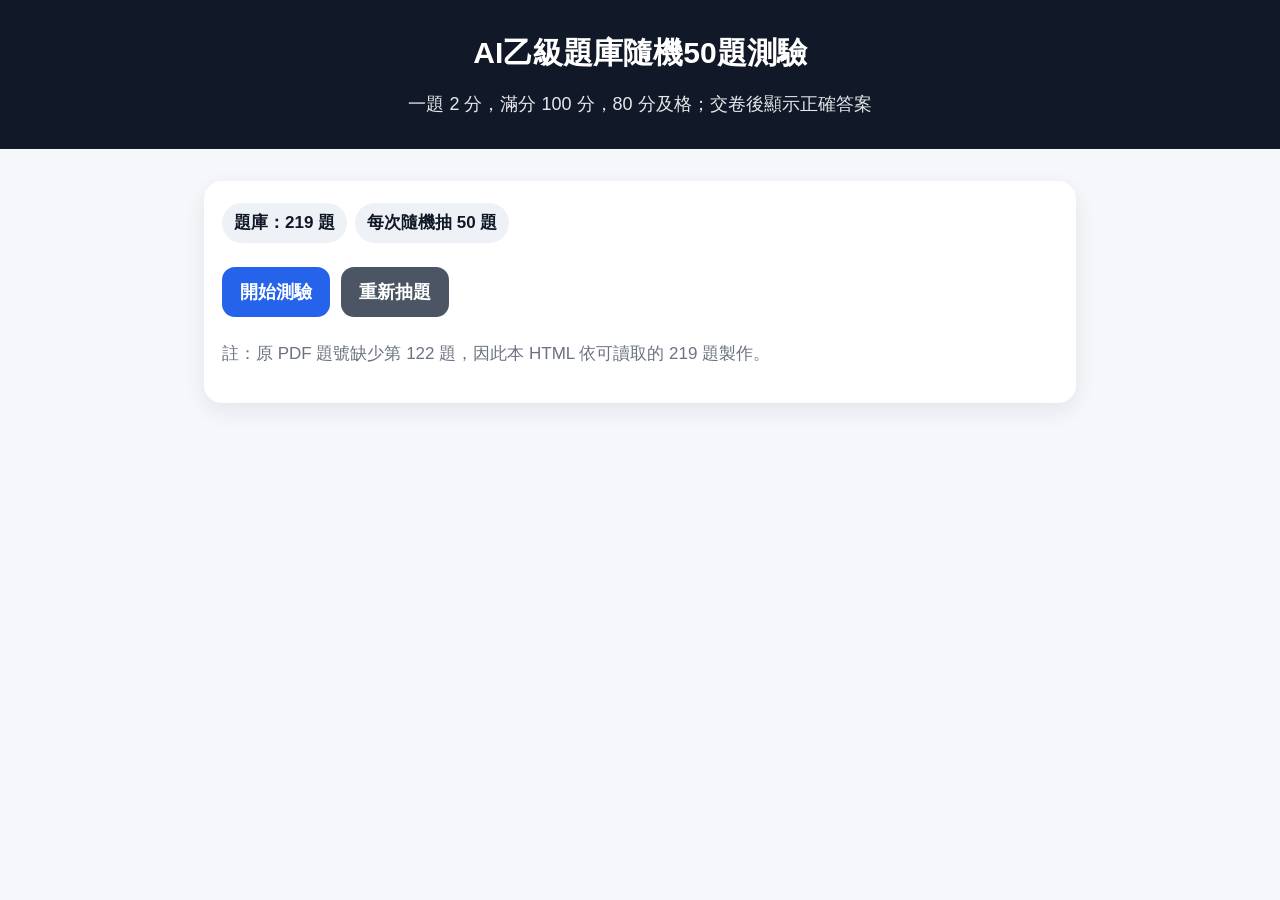
==== commit 7bebbe60: "Add files via upload" ====
--- a/index.html
+++ b/index.html
@@ -8,9 +8,9 @@
 :root{--bg:#f5f7fb;--card:#fff;--text:#111827;--muted:#6b7280;--brand:#2563eb;--bad:#dc2626;--ok:#16a34a;--line:#e5e7eb;}
 *{box-sizing:border-box} body{margin:0;font-family:-apple-system,BlinkMacSystemFont,"Segoe UI","Noto Sans TC",Arial,sans-serif;background:var(--bg);color:var(--text);line-height:1.65;font-size:17px}
 header{background:#111827;color:white;padding:28px 16px 30px;text-align:center} header h1{margin:0;font-size:30px} header p{margin:12px 0 0;color:#e5e7eb;font-size:18px}
-main{max-width:900px;margin:0 auto;padding:18px 14px 70px}.card{background:var(--card);border-radius:18px;padding:18px;margin:14px 0;box-shadow:0 8px 22px rgba(15,23,42,.08)}
-button{border:0;border-radius:13px;padding:13px 18px;font-size:18px;font-weight:700;cursor:pointer;margin:6px 6px 6px 0;touch-action:manipulation}.primary{background:var(--brand);color:white}.secondary{background:#4b5563;color:white}.ghost{background:#e5e7eb;color:#111827}
-.badge{display:inline-block;background:#eef2f7;border-radius:999px;padding:6px 12px;margin:4px 8px 4px 0;font-weight:700}.qtitle{font-weight:800;margin-bottom:10px;white-space:pre-wrap}.option{display:block;padding:10px 12px;border:1px solid var(--line);border-radius:12px;margin:8px 0;background:#fff;white-space:pre-wrap}.option input{transform:scale(1.15);margin-right:8px}.result{font-size:22px;font-weight:900}.pass{color:var(--ok)}.fail{color:var(--bad)}.muted{color:var(--muted)}.correct{border-color:#86efac;background:#f0fdf4}.wrong{border-color:#fecaca;background:#fef2f2}.answer{font-weight:800;color:var(--ok)}
+main{max-width:900px;margin:0 auto;padding:18px 14px 90px} .card{background:var(--card);border-radius:18px;padding:18px;margin:14px 0;box-shadow:0 8px 22px rgba(15,23,42,.08)}
+button{border:0;border-radius:13px;padding:13px 18px;font-size:18px;font-weight:700;cursor:pointer;margin:6px 6px 6px 0;touch-action:manipulation} .primary{background:var(--brand);color:white} .secondary{background:#4b5563;color:white} .ghost{background:#e5e7eb;color:#111827}
+.badge{display:inline-block;background:#eef2f7;border-radius:999px;padding:6px 12px;margin:4px 8px 4px 0;font-weight:700} .qtitle{font-weight:800;margin-bottom:10px;white-space:pre-wrap} .option{display:block;padding:10px 12px;border:1px solid var(--line);border-radius:12px;margin:8px 0;background:#fff;white-space:pre-wrap} .option input{transform:scale(1.15);margin-right:8px} .result{font-size:22px;font-weight:900} .pass{color:var(--ok)} .fail{color:var(--bad)} .muted{color:var(--muted)} .correct{border-color:#86efac;background:#f0fdf4} .wrong{border-color:#fecaca;background:#fef2f2} .answer{font-weight:800;color:var(--ok)}
 .fixedbar{position:sticky;bottom:0;background:rgba(245,247,251,.95);backdrop-filter:blur(8px);padding:10px 0;border-top:1px solid var(--line)}
 </style>
 </head>
@@ -20,31 +20,71 @@
 <section id="home" class="card">
   <span class="badge">題庫：219 題</span><span class="badge">每次隨機抽 50 題</span>
   <div style="margin-top:14px">
-    <button type="button" class="primary" onclick="startQuiz()">開始測驗</button>
-    <button type="button" class="secondary" onclick="startQuiz()">重新抽題</button>
+    <button type="button" class="primary" id="startBtn">開始測驗</button>
+    <button type="button" class="secondary" id="restartBtn">重新抽題</button>
   </div>
-  <p class="muted">註：原 PDF 題號缺少第 122 題，因此本 HTML 依可讀取的 219 題製作。iPhone 請用 Safari/Chrome 開啟，不要只停在檔案預覽畫面。</p>
+  <p class="muted">註：原 PDF 題號缺少第 122 題，因此本 HTML 依可讀取的 219 題製作。</p>
 </section>
 <section id="quiz"></section>
 </main>
+<script type="application/json" id="questionData">[{"num": 1, "answer": 4, "question": "人工智慧最基本的模型架構三層，以下哪一個不隸屬模型架構", "choices": ["輸入層", "隱藏層", "輸出層", "應用層"]}, {"num": 2, "answer": 1, "question": "請寫出CNN 全名", "choices": ["Convolution Neural Network", "Create Neural Network", "Connect Neural \nNetwork", "Collaborative Neural Network"]}, {"num": 3, "answer": 3, "question": "AGI(artificialgeneralintelligence)通用人工智慧又稱為強人工智慧，下列何者\n為AGI?", "choices": ["人臉門禁系統", "車牌辨識系統", "新一代自動駕駛車", "語音助理(Siri)"]}, {"num": 4, "answer": 3, "question": "人工智慧技術AI 與三大新興技術跨領域結合，組成人工智慧物聯網，請問\n哪一個不隸屬人工智慧物聯網", "choices": ["邊緣計算(雲計算)(cloud computing)", "大數據(big data)", "翻譯語言", "物\n聯網(IoT, Internet of things)"]}, {"num": 5, "answer": 4, "question": "下列是何者是深度學習?", "choices": ["DNN", "RNN", "CNN", "以上皆是"]}, {"num": 6, "answer": 4, "question": "現代所稱的人工智慧其實是由許多計算技術所組成的統稱。下列哪一項不屬\n於人工智慧領域中知名的計算技術的一環?", "choices": ["機器學習", "演化計算", "資料探勘", "雲端運算"]}, {"num": 7, "answer": 2, "question": "自駕車根據其能力限制有區分許多等級。現在搭載Hardware-1 的特斯拉\n(Tesla)自駕車中，宣稱其可以達到在高速公路上自動駕駛。但是要求駕駛仍需在\n旁監看，隨時準備接手，且雙手不得離開方向盤。請問這樣的形式屬於下列哪一\n個等級?", "choices": ["Level1", "Level2", "Level3", "Level4"]}, {"num": 8, "answer": 4, "question": "機器學習模型中，下列關於模型的偏差（Bias）與變異（Variance）之描述哪\n一項正確？", "choices": ["希望訓練好的模型能是高變異、低偏差", "高偏差代表模型過於複雜", "高變異代表模型過於簡單", "偏差與變異之間存在一平衡（Trade-off）關係"]}, {"num": 9, "answer": 4, "question": "請問下列何者是為機器學習的工具資源?", "choices": ["Tensor Flow", "PyTorch", "Weka", "以上皆是"]}, {"num": 10, "answer": 1, "question": "請問下列何者需要先透過資料的訓練，將所有的資料標註(label)以後，讓機\n器(電腦)依照特徵進行影像判讀或未來預測?", "choices": ["監督式學習", "半監督式學習", "非監督式學習", "以上皆非"]}, {"num": 11, "answer": 1, "question": "圖像識別是以圖像的主要以甚麼為基礎的?", "choices": ["特徵", "圖元", "元素", "部件"]}, {"num": 12, "answer": 3, "question": "當模型發生過擬合（Over fitting）的情形時，下列哪一種方法無法緩解？", "choices": ["減少模型複雜度", "蒐集更多資料", "增加模型訓練的時間", "使用正則\n化"]}, {"num": 13, "answer": 3, "question": "由於人工智慧技術的進步，自駕車技術也漸漸地從實驗室中走出來邁向產\n品化。請問下列的技術中，哪一項不為自駕車中重要研究議題之一？", "choices": ["各種感測器技術", "超精細解析度地圖", "臉部辨識技術", "物體偵測技\n術"]}, {"num": 14, "answer": 1, "question": "已知： \n-大腦是有很多個叫做神經元的東西構成，神經網絡是對大腦的簡單的數學\n表達。 \n-每一個神經元都有輸入、處理函數和輸出。 \n-神經元組合起來形成了網絡，可以擬合任何函數。 \n-為了得到最佳的神經網絡，我們用梯度下降方法不斷更新模型 \n給定上述關於神經網絡的描述，什麼情況下神經網絡模型被稱為深度學習模型？", "choices": ["加入更多層，使神經網絡的深度增加", "有維度更高的數據", "當這是一 \n個圖形識別的問題時", "以上都不正確"]}, {"num": 15, "answer": 1, "question": "對於人工智能的敘述，以下哪一個項目是錯誤的？", "choices": ["人工智慧勢必全面統治人類", "人工智慧其實就強大資料庫與優異運算能力的展現", "人類真正的智慧是「創新」", "AlphaGo 打敗人類棋王"]}, {"num": 16, "answer": 4, "question": "關於物聯網之感知層，下列敘述何者正確？", "choices": ["感測器閘道屬於感知層", "無線網路屬於感知層", "物聯網雲端平台屬於感知層", "RFID 及感測器屬於感知層"]}, {"num": 17, "answer": 4, "question": "下列何者不是室內定位較常使用的技術？", "choices": ["Beacon", "Wi-Fi", "RFID", "GPS"]}, {"num": 18, "answer": 4, "question": "關於物聯網安全，下列敘述何者不正確？", "choices": ["複雜性是實現物聯網有效安全性的最大障礙之一", "保護物聯網安全與保護一般網路的安全沒有太多不同", "物聯網中的設備有可能會因通過VPN 做存取而為企業網路帶來一些額外\n的風險", "物聯網的頻寬需求問題，比安全問題更為重要"]}, {"num": 19, "answer": 1, "question": "以下哪一個項目是Internet 第3 代？", "choices": ["Internet of Things", "Internet of Computer", "Internet of People", "Internet of Business"]}, {"num": 20, "answer": 3, "question": "第4 代自動化重點在於物聯網商業應用，也就是以下哪一個項目？", "choices": ["智慧判斷應用", "感測器應用", "網路雲端運用", "機器人應用"]}, {"num": 21, "answer": 4, "question": "以下哪一個項目不是車輛聯網的主要目的？", "choices": ["避免汽車碰撞", "最佳行車路線", "配合交通號誌", "在車內唱KTV"]}, {"num": 22, "answer": 1, "question": "以下哪一個項目不是智慧家電的3 個I 之一？", "choices": ["避免汽車碰撞", "最佳行車路線", "配合交通號誌", "在車內唱KTV"]}, {"num": 23, "answer": 2, "question": "以下哪一個項目是電機電子工程師學會（簡稱IEEE）於1997 年為無線區\n域網路所制訂的第一個標準，這個標準也成為最通用的無線網路標準？", "choices": ["IEEE302", "IEEE802", "IEEE502", "IEEE002"]}, {"num": 24, "answer": 3, "question": "以下是哪一個對於物聯網無線通訊技術優缺點的分析是錯誤的？", "choices": ["Wi-Fi 的傳輸速率遠高於其他無線傳輸技術", "Wi-Fi 連線的成本就相對過高", "藍牙主要是以多點發射傳輸為主", "ZigBee 是一種低傳輸、低功耗、低成本的技術"]}, {"num": 25, "answer": 4, "question": "對於IP 互聯家庭項目的敘述，以下哪一個項目是錯誤的？", "choices": ["讓智慧家庭裝置像USB 一樣可以隨插即用", "是一個智能家居開源標準項目", "採用IP 通訊協定整合", "各廠商須支付專利費用"]}, {"num": 26, "answer": 2, "question": "以下對於智慧家居的敘述哪一項是錯誤的？", "choices": ["上床睡覺模式可藉由床墊感測壓力而啟動", "智慧居家裝置無法接受語音指令", "起床睡覺模式可藉由藉由偵測呼吸頻率而啟動", "居家生活模式設定，讓家變得：聰明、節能、舒適"]}, {"num": 27, "answer": 2, "question": "對於智慧冷氣的敘述，以下哪一個項目是錯誤的？", "choices": ["可追蹤人體位置→調整風向", "隨手關冷氣就是節能的行為", "室內溫度提升時→調高冷氣運轉效能", "有人進入室內→啟動冷氣"]}, {"num": 28, "answer": 3, "question": "對於穿戴裝置的敘述，以下哪一個項目是錯誤的？", "choices": ["可搭配智慧手機或獨立使用", "手機在行進間、運動時談話時確有許多不方便", "智慧手環可獨立應用於行動支付", "智慧眼鏡將導航地圖、視訊通話影像直接顯示在鏡片上"]}, {"num": 29, "answer": 2, "question": "有關雲端應用、服務的敘述，以下哪一個項目是錯誤的？", "choices": ["手機通訊錄是儲存在雲端的", "e-mail 信件都是儲存在個人主機上", "AWS 是亞馬遜開發的", "雲端服務系統服務是租賃服務"]}, {"num": 30, "answer": 3, "question": "有關資訊科技的演進的敘述，以下哪一個項目是錯誤的？", "choices": ["區域網路普及造成電腦病毒肆虐", "雲端服務系統提供軟硬體管理方案", "Microsoft 開創個人電腦時代", "大型主機時代只有專業人士有能力使用電腦"]}, {"num": 31, "answer": 4, "question": "以下哪一個項目是智能電表最大的貢獻？", "choices": ["查看家裡即時電力消耗的狀況", "電費估算的功能", "透過智慧電錶蒐集用電「大數據」", "改變國民用電習慣"]}, {"num": 32, "answer": 4, "question": "有關自動駕駛安全L3 等級的敘述，以下哪一個項目是正確的？", "choices": ["沒有駕駛座、方向盤", "車輛在大部分情況下自行駕駛", "需要駕駛全程操控", "輔助系統能明顯減輕操作負擔"]}, {"num": 33, "answer": 1, "question": "有關電子商務的敘述，以下哪一個項目是錯誤的？", "choices": ["Walmart 只專注在實體商務", "Amazon 是產業龍頭廠商", "與實體商務形成互補關係", "O2O：虛實整合"]}, {"num": 34, "answer": 2, "question": "物聯網的通訊技術中，主要是以無線短距離通訊為主，其中業界應用最廣\n泛的就是RFID，關於RFID，下列敘述哪一項錯誤？", "choices": ["是一種無線通訊技術", "通常是由發射器、電子標籤組成的系統", "在識別的過程中，無需建立機械或光學的接觸", "最常見的例子就是生活中的大眾捷運悠遊卡"]}, {"num": 35, "answer": 4, "question": "物聯網的底層通訊技術是以無線短距離通訊技術為主，其中，NFC 也越來\n越受到注目，關於NFC 的應用，下列敘述哪一項錯誤？", "choices": ["NFC 的特點是使用的簡易性", "NFC 系統的最大傳輸範圍可以到50 公尺", "NFC 應用主要是可以當做電子錢包使用", "NFC 不相容於一般的RFID 標準，尤其是14443A"]}, {"num": 36, "answer": 2, "question": "我們希望可將物聯網中的技術與生活中的應用充分結合，而車聯網是其中\n的一項重要應用，關於在車聯網的主要應用中，智慧汽車主要功能為下列哪\n一種？", "choices": ["汽車間可以相互通訊、聊天發信息", "可以在極短時間內掌控車輛由內至外的每個狀況並即時反應，提升智慧\n汽車時間與空間的行動力", "倒車時，可以知道後方的物體", "自動導航、開車的系統"]}, {"num": 37, "answer": 1, "question": "物聯網於智慧社區之應用不包含下列哪一項？", "choices": ["社區網路配置", "社區安全監控", "社區能源管理", "社區事務管理"]}, {"num": 38, "answer": 1, "question": "一家企業若要提升本身的價值，需要引進新一代的物聯網庫存管理技術，\n下列哪一項技術可以用來協助庫存管理？", "choices": ["二維條碼加RFID 識別技術", "紅外線", "影像識別技術", "衛星定位"]}, {"num": 39, "answer": 1, "question": "我們希望可將物聯網中的技術與生活中的應用充分結合，其中關於物聯網\n中結合汽車、交通的應用領域的技術為車聯網，根據物聯網的定義，下列哪\n一項不是車聯網的服務？", "choices": ["車商主動通知汽車駕駛驗車的時間", "倒車時可以警告後方的物體，避免碰撞", "提供汽車駕駛在行車時，最適時適地的周邊環境資訊與安全服務，例如\n\n哪裡有空的停車位等資訊", "汽車駕駛打瞌睡時，汽車本身會主動發出警告"]}, {"num": 40, "answer": 4, "question": "下列哪個功能不屬於智慧電網之體現範疇？", "choices": ["整合發電", "輸送電量", "分配電量", "修正家中的電路"]}, {"num": 41, "answer": 3, "question": "在物聯網所應用的智慧交通系統中，長隧道管理是一項重要的技術之一，\n下列哪一項不是長隧道管理的設計重點？", "choices": ["預防", "救災", "效率", "疏散"]}, {"num": 42, "answer": 2, "question": "關於物聯網應用在電子道路收費系統（ETC），下列敘述哪一項錯誤？", "choices": ["需於車上安裝電子標籤", "使用藍芽接收電子標籤的資料", "需在收費門架上放置讀寫器，讀取電子標籤的內容", "電子標籤無需電池就可以運作"]}, {"num": 43, "answer": 4, "question": "下列哪一項不屬於智慧生活的目標？", "choices": ["希望建構以人的需求為核心之舒適、便利、安心、永續的智慧生活環境", "促成資通訊產業邁向硬體、服務與內容的發展體系", "以使用者為中心，提升生活上的便利性與服務品質", "提升人們搭乘大眾交通工具時的便利性，以及保障人們搭乘大眾交通工\n具時的安全性"]}, {"num": 44, "answer": 3, "question": "關於智慧電網，下列敘述哪一項錯誤？", "choices": ["智慧電網感知層可提供追蹤能源消耗的高峰和通知忘記關閉設備的服\n務", "智慧電網網路層負責運送資料到整個網路的控制中心", "智慧電網傳輸層負責將電量使用資訊透過網際網路傳至配電者的資料\n蒐集中心", "智慧電網應用層可以提供電量消耗視覺化的服務，將智慧電網所蒐集到\n之用電資訊，透過圖表方式呈現"]}, {"num": 45, "answer": 1, "question": "下列哪個不屬於物聯網的應用？", "choices": ["智慧公園", "智慧醫療", "智慧交通", "智慧電網"]}, {"num": 46, "answer": 1, "question": "物聯網中的智慧交通系統可分為車輛與道路兩個部分，這兩個部分分別有\n\n其對應的應用系統，關於這兩部分系統，下列敘述哪一項正確？", "choices": ["車輛部分是指車載物聯網電腦，道路部分則是指智慧交通系統", "車輛部分是指車牌辨識系統，道路部分則是指路面顛簸偵測系統", "車輛部分是指車輛修護系統，道路部分則是指路面修護系統", "車輛部分是指車輛銷售系統，道路部分則是指方向標示系統"]}, {"num": 47, "answer": 2, "question": "若要比較無線感測器網路（WSN）和傳統有線系統，下列敘述哪個錯誤？", "choices": ["無線感測器網路因不受到實體配線的侷限，在系統建置上比有線網路系\n統更為方便", "無線感測器網路的資料傳輸速率與穩定性比有線網路系統更高", "無線感測器網路可以機動調整感測節點的位置，更符合系統建置彈性", "路聯網和車聯網的資訊透過互聯網把感應到的道路訊息傳送到雲端的\n資料庫"]}, {"num": 48, "answer": 4, "question": "下列哪一項不是智慧電網所設計的目的？", "choices": ["整合發電", "分配電量", "管理使用端電量", "提供無線上網"]}, {"num": 49, "answer": 1, "question": "關於智慧交通，下列敘述哪一項錯誤？", "choices": ["緊急醫療通知系統不算是智慧交通的一環", "運用物聯網的概念，結合路聯網和車聯網兩種系統", "路聯網和車聯網的資訊透過互聯網把感應到的道路訊息傳送到雲端的\n資料庫", "無線感測器網路的資料傳輸速率與穩定性比有線網路系統更高"]}, {"num": 50, "answer": 2, "question": "假設要監控橋樑的即時安全性，並且建立預警系統，該使用下列哪一種技\n術？", "choices": ["Wi-Fi 定位識別技術", "感測器網路技術", "Bluetooth 傳輸技術", "RFID 物件識別技術"]}, {"num": 51, "answer": 2, "question": "您應該使用哪種機器學習類型找出有相似購物習慣的人員群組？", "choices": ["回歸", "叢集", "分類"]}, {"num": 52, "answer": 3, "question": "您有一個包含客戶評論的網站。您需要儲存這些評論，然後辨識每位使用\n者的地理位置，以個別的語言向使用者展示評論。您應該使用下列何種類型\n的自然語言處理工作負載？", "choices": ["語言模組化", "關鍵片語擷取", "翻譯", "語音辨識"]}, {"num": 53, "answer": 3, "question": "您需要在資料集中識別類似的數值。您應該使用下列哪一種機器學習？", "choices": ["分類", "叢集", "迴歸"]}, {"num": 54, "answer": 2, "question": "請選取可正確完成句子的答案。___________模型可用於預測拍賣品售價。", "choices": ["分類", "回歸", "叢集"]}, {"num": 55, "answer": 4, "question": "您正在處理賽跑者的一些相片。您必讀取跑者運動衫上的號碼，以辨識相\n片中的跑者。您應該使用哪種電腦視覺類型？", "choices": ["語義分段", "影像分類", "臉部辨識", "光學字元辨識 (OCR)"]}, {"num": 56, "answer": 4, "question": "請選取可正確完成句子的答案。建置分類模型時，標籤必須是__________", "choices": ["整數", "數值", "日期時間", "類別"]}, {"num": 57, "answer": 4, "question": "您可以使用哪種計量來評估分類模型？", "choices": ["決定係數 (R2)", "均方根誤差 (RMSE)", "平均絕對誤差 (MAE)", "確判為真率"]}, {"num": 58, "answer": 4, "question": "您需要建立一套客戶支援解決方案，協助客戶存取資訊。該解決方案必須\n支援電子郵件、電話與即時聊天式管道。您應該使用下列哪一種 AI 解決方案？", "choices": ["機器學習", "自然語言處理 (NLP)", "電腦視覺", "聊天機器人"]}, {"num": 59, "answer": 1, "question": "一項醫學研究計畫使用大量匿名腦部掃描影像資料及且已分類為預先定義\n的腦溢血類型。您需要使用機器學習，支援在人工審查影像前，早期判讀影像中\n的不同腦溢血類型。這是哪種機器學習類型範例？", "choices": ["分類", "叢集", "回歸"]}, {"num": 60, "answer": 1, "question": "您應該使用哪種機器學習類型下個月售出的禮品卡數量？", "choices": ["回歸", "分類", "叢集"]}, {"num": 61, "answer": 2, "question": "下列程式碼執行後，會得到何種型態 \ntype(“True”)", "choices": ["int", "str", "float", "bool"]}, {"num": 62, "answer": 2, "question": "執行以下程式碼之輸出結果為何者？ \ndict1={'Apple':50,'Orange':20,'Banana':15} \nprint(dict1['Orange'])", "choices": ["50", "20", "15", "502015"]}, {"num": 63, "answer": 2, "question": "在os.path 套件提供的函式中，哪一個函式是用於檢查該路徑是否為完整路\n徑？", "choices": ["exists()", "isabs()", "isfile()", "isdir()"]}, {"num": 64, "answer": 1, "question": "執行下列程式，下列結果何者正確? \nlist1=range(6,0,-2)print(list(list1))", "choices": ["[6,4,2]", "[6,0,-2]", "[6,4,2,0]", "[6,4,2,0,-2]"]}, {"num": 65, "answer": 1, "question": "執行下列程式，汽車租賃公司決定用車輛歸還時間來決定客戶的費用，並\n且推出週三和周六也有特別的費率。費用結構如下所示：費用是每天500 元。如\n果車輛在晚上10 點後返還，則客戶將被收取額外一天的費用。如果車輛是在星\n期三租的，那麼可以打九折。如果車輛是在星期六租的，那麼可以打八折。你需\n要撰寫程式碼去符合這個需求。你要如何完成這段程式碼？ \n回答區#汽車出租計算機 \nontime=input(\"汽車是在晚上10 點前返還的嗎?y 或n\").lower() \n\ndays_rented=int(input(\"汽車出租了幾天?\")) \nday_rented=input(\"汽車是在星期幾出租的?\").capitalize() \ncost_per_day=500 \nifontime___(1)___: \ndays_rented+=1 \nifday_rented___(2)___: \ntotal=(days_rented*cost_per_day)*0.9 \nelifday_rented___(3)___: \ntotal=(days_rented*cost_per_day)*0.8 \nelse: \ntotal=days_rented*cost_per_day \nprint(\"汽車的租借費用為:$\",total) \n \n以上空格中的程式碼依序為：", "choices": ["==\"n\"", "==\"Wednesday\"", "==\"Saturday\""]}, {"num": 66, "answer": 1, "question": "d={\"籃球\":20,\"足球\":50}，程式「d.clear()」的作用為：", "choices": ["刪除所有元素", "刪除一個元素", "刪除字典", "以上皆非"]}, {"num": 67, "answer": 2, "question": "對於Python 邏輯判斷表達式，下列哪一項為False？", "choices": ["6>0>0", "6!=0or3==3", "not(6!=6and5!=5)", "(6*=6)<(6**6)"]}, {"num": 68, "answer": 4, "question": "下列哪一項不是Python 合法的變數名稱？", "choices": ["self", "int64", "_name_", "64ML"]}, {"num": 69, "answer": 4, "question": "一所大學內各年級人數分別為一年級300 人、二年級400 人、三年級200\n人、四年級500 人。則年級屬性的眾數是下列哪一項？", "choices": ["一年級", "二年級", "三年級", "四年級"]}, {"num": 70, "answer": 4, "question": "下列何者續不會印出3.14", "choices": ["print(‘{:.2f}’.format(3.1415926))", "format(3.1415926,’.2f’)", "print(“%.2f”%3.1415926)", "print(“%d”%3.1415926)"]}, {"num": 71, "answer": 1, "question": "下面程式印出的結果為 \nx=10 \ndeffunc(): \n \n \nx=20 \n \nfunc() \n \nprint(x)", "choices": ["10", "20", "30", "40"]}, {"num": 72, "answer": 3, "question": "執行完下列Python 程式片段後，印出的結果為何？ \nt=5 \nk=6 \nr=0 \n#r=t+k \nprint(r)", "choices": ["r", "11", "0", "r=t+k"]}, {"num": 73, "answer": 1, "question": "有維陣列x=[[1,2 一個二,3],[4,5,6],[7,8,9]]，在Python 語言中，若我們要取\n得6，要透過以下哪種方式？", "choices": ["x[1][2]", "x[0][3]", "x[2][3]", "x[1][1]"]}, {"num": 74, "answer": 3, "question": "設X={1，2，3}是頻繁項集，則可由X 產生幾個關聯規則", "choices": ["4", "5", "6", "7"]}, {"num": 75, "answer": 1, "question": "學校正在開發一個程式記錄學生資料並且儲存到資料庫。在這個程式中將\n\n會處理各種型態的資料。以下的變數宣告後它們的資料類別依序是？ \nage = 12 minor = False \nname = \"David\" weight = 64.5 zip = \"545\"", "choices": ["int、bool、str、float、str", "int、str、str、float、int", "float、str、str、float、str", "int、bool、str、int、int \n您正在撰寫一個程式來顯示 My Healthy Delivery 的特價優惠。請完成第 04、05 \n和 15 行的程式碼。 \n01 \n02 \n03 \n04 \n05 \n06 \n07 \n08 \n09 \n10 \n11 \n12 \n13 \n14 \n15\nimport datetime \ndailySpecials=(\"Spaghetti\",\"Macaroni & Cheese\", \"Meatloaf\", \"Fried Chicken\") \nweekendSpecials=(\"Lobster\",\"Prime Rib\",\"Parmesan-Crusted Cod\") \nprint(\"My Healthy Eats Delivery\") \nif today == \"Friday\" or today ==\"Saturday\" or today ==\"Sunday\": \nprint(\"The weekend specials include:\") \nfor item in weekendSpecials: print(item) \nelse: \nprint(\"The weekday spcials include: \") \nfor item in dailySpecials: \nprint(item)"]}, {"num": 76, "answer": 3, "question": "在第 04 行,擷取目前的日期。", "choices": ["now=datetime()", "now=datetime.date()", "now=datetime.datetime.now()", "now=new date()"]}, {"num": 77, "answer": 1, "question": "在第 05 行,擷取工作日(即星期幾)的完整名稱。", "choices": ["today=now.strftime(\"%A\")", "today=now.strftime(\"%B\")", "today=now.strftime(\"%W\")", "today=now.strftime(\"%Y\")"]}, {"num": 78, "answer": 3, "question": "在第 15 行,計算當週剩餘天數。", "choices": ["dayLeft=now-now.weekday()", "dayleft=today-today.weekday()", "dayleft=6-now.weekday()", "dayleft=6-datetime.datetime.weekday()"]}, {"num": 79, "answer": 3, "question": "你為公司設計了一個 Python 應用程式，在 members 的清單中包含了 \n50 位會員的姓名，最後 5 名是 VIP 會員。你需要分割清單內容顯示除了 \nVIP 會員以外的一般會員，你可以利用以下哪二個程式碼達成？", "choices": ["members [-5 : 0]", "members [1 : -5", "members [ : -5]", "members [1 : 5] \n某間公司決定要發獎金給每年所得低於 150,000 美元的所有員工。下列公式會\n根據基本薪資和固定獎金套用至每位員工: 新的薪資 = 目前薪資 x103%+500 \n美元獎金。您撰寫了程式碼,將員工薪資讀取到名為 salary_list 的變數中。您需\n要完成針對每位合格員工薪資套用加薪公式的程式碼。 請從每個下拉式清單中\n選取正確的程式碼片段以完成程式碼。 \n#Each salary in the list is updated based on increase. Employees making \n#$150,000 or more will not get a raise. \n#Salary list is populated from employee database, code not shown. \nif salary_list[index] >= 150000: \n \n \nsalary_list[index] = (salary_list[index] *1.03) +500"]}, {"num": 80, "answer": 3, "question": "請選擇合適的程式碼片段", "choices": ["for index in range(len(salary_list)+1):", "for index in range(len(salary_list)-1):", "for index in range(len(salary_list)):", "for index in salary_list:"]}, {"num": 81, "answer": 2, "question": "請選擇合適的程式碼片段", "choices": ["exit()", "continue", "break", "end"]}, {"num": 82, "answer": 1, "question": "您正在為學校開發一個 Python 應用程式。此應用程式必須讀取並寫入資\n料至文字檔案。如果檔案不存在,此應用程式就必須建立檔案。如果檔案含有內\n容,此應用程式就必須刪除內容。請問您應該使用哪個程式碼片段?", "choices": ["open(\"local_data\", \"w+\")", "open(\"local_data\", \"r\")", "open(\"local_data\", \"r+\")", "open(\"local_data\", \"w\") \n(81)\n(80)"]}, {"num": 83, "answer": 4, "question": "某間銀行要將他們舊有的銀行交易程式碼轉至 Python。該銀行雇用您來記錄已移轉的程式碼。請問哪個文件記錄語法是正確的?", "choices": ["def get_balance():\n/* Returns the current balance of the bank account */\nreturn balance", "' Returns the current balance of the bank account\ndef get_balance():\nreturn balance", "// Returns the current balance of the bank account\ndef get_balance():\nreturn balance", "def get_balance():\n# Returns the current balance of the bank account\nreturn balance"]}, {"num": 84, "answer": 3, "question": "您將一張影像傳送至電腦視覺API，並收到如下圖所示的標註影像。請問\n此處使用了哪種電腦視覺類型？", "choices": ["影像分類 \ndef get_balance(): \n/* Returns the current balance of the bank \naccount */ return balance \n' Returns the current balance \nof the bank account def \nget_balance(): \nreturn balance \n// Returns the current balance \nof the bank account def \nget_balance(): \nreturn balance \ndef get_balance(): \n \n# Returns the current balance of the bank account \n \nreturn balance", "臉部偵測", "物件偵測", "光學字元辨識(OCR) \n請將機器學習工作與適當的案例配對。作答時，請將左側資料行所列的適當工作，\n拖曳至右側對應的案例。每項工作可能只使用一次，也可能使用多次，甚至完全\n用不到。 \n1、模型部署 \n2、特徵工程 \n3、特徵選取 \n4、模型評估 \n5、模型訓練"]}, {"num": 85, "answer": 4, "question": "______檢查混淆矩陣的值", "choices": ["模型部署", "特徵工程", "特徵選取", "模型評估", "模型訓練"]}, {"num": 86, "answer": 2, "question": "______將日期分割成[年]、[月] 和[日]欄位", "choices": ["模型部署", "特徵工程", "特徵選取", "模型評估", "模型訓練"]}, {"num": 87, "answer": 3, "question": "______挑選訓練氣候模型的溫度和壓力", "choices": ["模型部署", "特徵工程", "特徵選取", "模型評估", "模型訓練"]}, {"num": 88, "answer": 1, "question": "您需要建置可以大聲朗讀食譜的應用程式，為視力不佳的使用者提供支援。\n您應該使用下列哪一種服務？", "choices": ["語音", "文字分析", "Language Understanding (LUIS)", "翻譯工具"]}, {"num": 89, "answer": 2, "question": "您的資料集包指定期間内發生的計程車行程資訊。您需要訓練模型以預測\n計程車車資。您應該使用哪一項作為特徵？", "choices": ["資料集中的計程車行程數", "個別計程車行程的單程距離", "個別計程車行程的單程識別碼", "個別計程車行程的車資"]}, {"num": 90, "answer": 2, "question": "在機器學習過程中，您該如何分割資料以供訓練及評估之用？", "choices": ["就訓練使用特徵，評估則使用標籤。", "將資料隨機分割為訓練用資料列和評估用資料列。", "就訓練使用標籤，評估則使用特徵。", "將資料隨機分割為訓練用資料行和評估用資料行。"]}, {"num": 91, "answer": 1, "question": "預測貸款是否能償還的銀行系統是_____________類型的機器學習之範例", "choices": ["分類", "回歸", "叢集"]}, {"num": 92, "answer": 2, "question": "您使用無人機識別生長在農作物之間的雜草，以傳送清除雜草的指示。這\n是哪種類型？", "choices": ["光學字元辨識 (OCR)", "物件偵測", "場景分割 \n將核心工作與適當的使用案例配對。作答時，請將左側資料行所列的適當工作，\n拖曳至右側對應的使用案例。每項工作可能只使用一次，也可能使用多次，甚至\n完全用不到。", "資料擷取和準備"]}, {"num": 93, "answer": 3, "question": "_________合併多個來源資料", "choices": ["資料擷取和準備", "模型評估", "特徵工程和選取"]}, {"num": 94, "answer": 2, "question": "_________根據驗證資料計算模型效能", "choices": ["資料擷取和準備", "模型評估", "特徵工程和選取"]}, {"num": 95, "answer": 1, "question": "_________移除包含遺失資料或不相關資料其資料行", "choices": ["資料擷取和準備", "模型評估", "特徵工程和選取"]}, {"num": 96, "answer": 3, "question": "您正在建置一個聊天機器人，該聊天機器人會根據使用者的文字輸入，使\n用自然語言處理(NLP)執行動作 \n⚫ \n接受客戶訂單 \n⚫ \n擷取支援文件 \n⚫ \n擷取訂單狀態更新 \n您應該使用下列哪一種類型的NLP？", "choices": ["情感分析", "語言模組化", "具名實體辨識", "翻譯"]}, {"num": 97, "answer": 1, "question": "您需要計算相片中的動物數目。您應該使用哪種電腦視覺類型？", "choices": ["物件偵測", "影像分類", "光學宇元辨識(OCP)", "臉部偵測"]}, {"num": 98, "answer": 2, "question": "您需要預測未來10 年的海平面（以公尺為單位）。您應該使用哪種機器學\n習類型？", "choices": ["叢集", "回歸", "分類"]}, {"num": 99, "answer": 1, "question": "以下哪個案例為網頁聊天機器人的範例？", "choices": ["在網站介面中，回答有關音樂節的預定活動與購票等常見問題。", "判斷在網站上輸入音樂會評論為正面或負面，然後在這些評論中加入讚\n或訓的表情圖示。", "將客戶在kiosk 輸入的問題翻譯成英文，以便相關人員可以回電給客戶。", "透過電子郵件接受問題，然後根據訊息内容將該電子郵件訊息路由傅送\n給正確人員。"]}, {"num": 100, "answer": 2, "question": "請選取可正確完成句子的答案。確保訓練資料中的數值變數具有相似規模，\n為下列何者的範例：_____________", "choices": ["模型訓練", "特徵工程", "資料攫取", "特徵選取"]}, {"num": 101, "answer": 1, "question": "下列哪一個機器學習技術可用於異常偵測？", "choices": ["可隨時間分析資料並識別異常變化的機器學習技術。", "根據使用者所提供影像，針對物件加以分類的機器學習技術。", "根據影像內容，針對該影像加以分類的機器學習技術。", "能夠理解書面及口語的機器學習技術。"]}, {"num": 102, "answer": 3, "question": "請選取可正確完成句子的答案。建置K-Means 叢集模型時,所有特徵的資\n料類型都必須是____________", "choices": ["整數。", "布林值。", "數值。", "文字。"]}, {"num": 103, "answer": 2, "question": "您有一個資料集。您需要建置一個Machine Learning 分類模型來識別瑕疵\n產品。您應該先採取什麼措施？", "choices": ["建立叢集模型。", "將資料分割成訓練與測試資料集。", "建立分類模型。", "取資料集。"]}, {"num": 104, "answer": 2, "question": "請選取可正確完成句子的答案。________用於產生額外的特徵。", "choices": ["特徵選擇", "特徵工程", "模型訓練", "模型評估"]}, {"num": 105, "answer": 1, "question": "請選取可正確完成句子的答案。建置迴歸模型時,標籤的資料類型必須是\n___________", "choices": ["數値。", "布林值。", "文字。", "日期時間。"]}, {"num": 106, "answer": 2, "question": "請選取可正確完成句子的答案。用來進行預測的資料值稱為________", "choices": ["特徵。", "標籤。", "因變項。", "識別碼。"]}, {"num": 107, "answer": 2, "question": "您正在分析使用K-Means 叢集演算法的資料集。您可以在下列哪一個階\n段中指定所建立叢集的數量？", "choices": ["模型訓練", "特徵工程", "模型評估", "特徵選取"]}, {"num": 108, "answer": 3, "question": "您必須判斷影像中汽車位置，以便估計車與車之間的距距離。您應該使用\n哪種電腦視覺類型？", "choices": ["影像分類", "光學字元符辨識(OCR)", "物件偵測", "臉部偵測"]}, {"num": 109, "answer": 1, "question": "請選取可正確完成句子的答案。在您的車裡，您用語音命令打開收音機並\n獲知方向。這是關於________的示例", "choices": ["個人數字助理", "聊天機器人", "文本翻譯"]}, {"num": 110, "answer": 3, "question": "請選取可正確完成句子的答案。在指定日期預測將有多少車輛會通過橋樑，\n為下列何者的範例：___________", "choices": ["分類。", "叢集。", "迴歸。"]}, {"num": 111, "answer": 4, "question": "請選取可正確完成句子的答案。___________可從手寫文件中擷取文字。", "choices": ["物件偵測", "臉部辨識", "影像分類", "光學字元辨識(OCR)"]}, {"num": 112, "answer": 2, "question": "下列哪一項是互動語音回應系統(VR)功能？", "choices": ["合併多個通話", "將語音通話轉錄為文字", "根據語音路由傳送通話", "根據成本路由傅送通話"]}, {"num": 113, "answer": 3, "question": "請選取可正確完成句子的答案。在機器學習模型中，當做輸入使用的資料\n稱為___________", "choices": ["執行個體", "函式", "特徵", "標籤"]}, {"num": 114, "answer": 3, "question": "請選取作答區中正確的選項，完成下列句子。在會議上進行簡報時，您的\n場次會被轉譯為聽眾的隱藏式輔助字幕。為下列何者的範例：_________", "choices": ["語音合成", "情感分析", "語音辨識", "翻譯"]}, {"num": 115, "answer": 2, "question": "冷凍空調系統結合雲端與大數據分析(Big Data)，提供主要的優越性為下\n列何者？", "choices": ["預知式維護", "結合人員行為分析創造更舒適環境並衍生相關商業模式", "行銷管道擴張", "與手機結合遠端遙控"]}, {"num": 116, "answer": 2, "question": "以下對於智慧家居的敘述哪一項是錯誤的？", "choices": ["上床睡覺模式可藉由床墊感測壓力而啟動", "智慧居家裝置無法接受語音指令", "起床睡覺模式可藉由藉由偵測呼吸頻率而啟動", "居家生活模式設定，讓家變得：聰明、節能、舒適"]}, {"num": 117, "answer": 1, "question": "以下哪一個物聯網功能，可以讓電玩遊戲玩家融入遊戲角色？", "choices": ["互動效益", "自動啟動", "遠端遙控", "家電整合"]}, {"num": 118, "answer": 1, "question": "以下有關感測器的敘述，哪一項是錯誤的？", "choices": ["雷達是利用無線電折射原理", "早期感測器多半用機械、物理、光學原理", "傳統溫度計是利用水銀熱脹冷縮的物理原理", "傳統指針式體重計是利用重量帶動彈簧等機械原理"]}, {"num": 119, "answer": 3, "question": "以下對於居家保全的敘述，哪一項是錯誤的？", "choices": ["指紋辨識系統或晶片卡可作為身分辨識", "社區閘門透過辨識系統可認車、認人", "老人昏倒目前無法偵測並處理", "煙霧、溫度有異常情況時，自動通報消防單位"]}, {"num": 120, "answer": 2, "question": "對於智慧冷氣的敘述，以下哪一個項目是錯誤的？", "choices": ["可追蹤人體位置→調整風向", "隨手關冷氣就是節能的行為", "室內溫度提升時→調高冷氣運轉效能", "有人進入室內→啟動冷氣"]}, {"num": 121, "answer": 3, "question": "對於穿戴裝置的敘述，以下哪一個項目是錯誤的？", "choices": ["可搭配智慧手機或獨立使用", "手機在行進間、運動時談話時確有許多不方便", "智慧手環可獨立應用於行動支付", "智慧眼鏡將導航地圖、視訊通話影像直接顯示在鏡片上"]}, {"num": 123, "answer": 4, "question": "關於穿戴裝置：老人照護的敘述，以下哪一個項目是錯誤的？", "choices": ["讓家人根據追蹤器訊號找到迷路的年長者", "讓年長者在發生緊急狀況時自己按下緊急鈕呼救", "智慧枕結合網路攝影機，可看見影像並進行雙向語音", "失能老人無法自主使用智慧系統是一大遺憾"]}, {"num": 124, "answer": 2, "question": "有關服務整合平台的敘述，以下哪一個項目是錯誤的？", "choices": ["傳統商務時代金店面很值錢", "internet 是服務整合平台的關鍵技術", "百貨公司就是一種經營賣場的產業", "網路商店是買賣業的整合平台"]}, {"num": 125, "answer": 1, "question": "下列哪一選項是模仿生物神經網路(特別是大腦)的方式來建立資料分類模\n型與預測", "choices": ["類神經網路", "隨機森林", "k 最近鄰演算法", "關聯規則"]}, {"num": 126, "answer": 2, "question": "Perceptron 是一種簡單形式的人工神經網路，稱為", "choices": ["運算元", "感知機", "運算子", "關聯表"]}, {"num": 127, "answer": 3, "question": "TensorFlow 本身是Google 所開發出來用於人工智慧的框架，Tensor 指的\n是", "choices": ["樣本空間", "耗油量", "張量", "量子力學"]}, {"num": 128, "answer": 4, "question": "類神經元的神經元運作，以下何者為非？", "choices": ["有範圍", "答案通常就是二元值(True/False)", "仿照大腦神經元運算原理\n去施作", "可以天馬行空去思考"]}, {"num": 129, "answer": 3, "question": "關於廻歸分析以下何者為是？", "choices": ["多個因變數", "一個自變數", "因變數就是預測的結果", "自變數一定要\n是類別變數"]}, {"num": 130, "answer": 4, "question": "類神經運算能否合於預期的判斷方式不在於？", "choices": ["要有訓練組", "要有測試組", "不需要生成函數", "逐步修正錯誤值"]}, {"num": 131, "answer": 2, "question": "有關雲端應用、服務的敘述，以下哪一個項目是錯誤的？", "choices": ["手機通訊錄是儲存在雲端的", "e-mail 信件都是儲存在個人主機上", "AWS 是亞馬遜開發的", "雲端服務系統服務是租賃服務"]}, {"num": 132, "answer": 3, "question": "有關資訊科技的演進的敘述，以下哪一個項目是錯誤的？", "choices": ["區域網路普及造成電腦病毒肆虐", "雲端服務系統提供軟硬體管理方案", "Microsoft 開創個人電腦時代", "大型主機時代只有專業人士有能力使用電腦"]}, {"num": 133, "answer": 4, "question": "有關自動駕駛安全L3 等級的敘述，以下哪一個項目是正確的？", "choices": ["沒有駕駛座、方向盤", "車輛在大部分情況下自行駕駛", "需要駕駛全程操控", "輔助系統能明顯減輕操作負擔"]}, {"num": 134, "answer": 2, "question": "有關科社群APP 的敘述，以下哪一個項目是錯誤的？", "choices": ["可以將一群人圈在一起", "無法多人同時會談", "一條訊息可以一次就通知一群人", "訊息傳遞採取非即時方式"]}, {"num": 135, "answer": 3, "question": "可以讓人與虛擬環境作互動的是以下哪一個項目？", "choices": ["VR", "AR", "MR", "WR"]}, {"num": 136, "answer": 1, "question": "我們希望可將物聯網中的技術與生活中的應用充分結合，其中關於物聯網\n中結合汽車、交通的應用領域的技術為車聯網，根據物聯網的定義，下列哪一項\n不是車聯網的服務？", "choices": ["車商主動通知汽車駕駛驗車的時間", "倒車時可以警告後方的物體，避免碰撞", "提供汽車駕駛在行車時，最適時適地的周邊環境資訊與安全服務，例如\n哪裡有空的停車位等資訊", "汽車駕駛打瞌睡時，汽車本身會主動發出警告"]}, {"num": 137, "answer": 1, "question": "下列敘述哪一項不屬於物聯網對生活所帶來的影響？", "choices": ["物聯網設備完全無法與舊有電器做結合", "實現不同控制系統間的信息傳遞與共享", "減少傳統電器之間電線與控制器的限制", "提高系統合作間的可靠性及安全性"]}, {"num": 138, "answer": 1, "question": "關於物聯網於門禁管理之應用，下列敘述哪一項正確？", "choices": ["用磁簧開關偵測門是否開啟", "用於開門的電子標籤內含有讀寫器", "感應電子標籤可以將資料上傳到雲端", "相較於讀寫器，被動式電子標籤具有較充裕的蓄電能力"]}, {"num": 139, "answer": 3, "question": "關於智慧電網，下列敘述哪一項錯誤？", "choices": ["智慧電網可利用資通訊技術收集供應端與使用端的電力供應狀況，以達\n\n到節約能源、降低損耗、增強電網可靠性為目的", "智慧電網包含了一個智慧型電表基礎建設（AMI），用於紀錄系統所有\n電能的流動", "智慧電網可以改善現有輸電網路的效能，但無法整合新能源，如風能、\n太陽能等", "智慧電網之另一目的為將電網上的裝置由人工監測，進化到遙測或是遙\n控，再進化到自動判斷調整控制"]}, {"num": 140, "answer": 4, "question": "下列哪個功能不屬於智慧電網之體現範疇？", "choices": ["整合發電", "輸送電量", "分配電量", "修正家中的電路"]}, {"num": 141, "answer": 1, "question": "目前物聯網的概念和技術已經普遍使用在物流業上，台北港的物流轉運點，\n主要是應用下列哪一種物聯網技術？", "choices": ["ZigBee", "藍芽", "紅外線", "超音波"]}, {"num": 142, "answer": 3, "question": "在物聯網所應用的智慧交通系統中，長隧道管理是一項重要的技術之一，\n下列哪一項不是長隧道管理的設計重點？", "choices": ["預防", "救災", "效率", "疏散"]}, {"num": 143, "answer": 2, "question": "關於物聯網應用在電子道路收費系統（ETC），下列敘述哪一項錯誤？", "choices": ["需於車上安裝電子標籤", "使用藍芽接收電子標籤的資料", "需在收費門架上放置讀寫器，讀取電子標籤的內容", "電子標籤無需電池就可以運作"]}, {"num": 144, "answer": 4, "question": "下列哪一項不屬於智慧生活的目標？", "choices": ["希望建構以人的需求為核心之舒適、便利、安心、永續的智慧生活環境", "促成資通訊產業邁向硬體、服務與內容的發展體系", "以使用者為中心，提升生活上的便利性與服務品質", "提升人們搭乘大眾交通工具時的便利性，以及保障人們搭乘大眾交通工\n具時的安全性"]}, {"num": 145, "answer": 3, "question": "關於智慧電網，下列敘述哪一項錯誤？", "choices": ["智慧電網感知層可提供追蹤能源消耗的高峰和通知忘記關閉設備的服\n務", "智慧電網網路層負責運送資料到整個網路的控制中心", "智慧電網傳輸層負責將電量使用資訊透過網際網路傳至配電者的資料\n蒐集中心", "智慧電網應用層可以提供電量消耗視覺化的服務，將智慧電網所蒐集到\n之用電資訊，透過圖表方式呈現"]}, {"num": 146, "answer": 1, "question": "下列哪個不屬於物聯網的應用？", "choices": ["智慧公園", "智慧醫療", "智慧交通", "智慧電網"]}, {"num": 147, "answer": 1, "question": "物聯網中的智慧交通系統可分為車輛與道路兩個部分，這兩個部分分別有\n其對應的應用系統，關於這兩部分系統，下列敘述哪一項正確？", "choices": ["車輛部分是指車載物聯網電腦，道路部分則是指智慧交通系統", "車輛部分是指車牌辨識系統，道路部分則是指路面顛簸偵測系統", "車輛部分是指車輛修護系統，道路部分則是指路面修護系統", "車輛部分是指車輛銷售系統，道路部分則是指方向標示系統"]}, {"num": 148, "answer": 2, "question": "若要比較無線感測器網路（WSN）和傳統有線系統，下列敘述哪個錯誤？", "choices": ["無線感測器網路因不受到實體配線的侷限，在系統建置上比有線網路系\n統更為方便", "無線感測器網路的資料傳輸速率與穩定性比有線網路系統更高", "無線感測器網路可以機動調整感測節點的位置，更符合系統建置彈性"]}, {"num": 149, "answer": 4, "question": "下列哪一項不是智慧電網所設計的目的？", "choices": ["整合發電", "分配電量", "管理使用端電量", "提供無線上網"]}, {"num": 150, "answer": 1, "question": "關於智慧交通，下列敘述哪一項錯誤？", "choices": ["緊急醫療通知系統不算是智慧交通的一環", "運用物聯網的概念，結合路聯網和車聯網兩種系統", "路聯網和車聯網的資訊透過互聯網把感應到的道路訊息傳送到雲端的\n資料庫", "一般民眾可透過智慧型手機或電腦進入平台，以得知最新的道路訊息"]}, {"num": 151, "answer": 3, "question": "下列哪個不屬於物聯網之應用？", "choices": ["在車輛上裝置感測器，可偵測路面平坦度並即時更新路況", "利用導航系統自動規劃目前車輛較少的行車路線", "在開車時利用藍芽耳機接聽電話", "衛星導航根據道路擁塞的情況自動重新規劃路徑"]}, {"num": 152, "answer": 4, "question": "下列敘述哪個不屬於賣場之物流管理應用？", "choices": ["可以透過裝置RFID 標籤將貨品資訊傳至雲端資料庫", "業者可以在盤點時，感應RFID 標籤得知最新的貨物流動情形", "賣場人員可以透過RFID 讀取裝置，得知產品的銷售狀況", "賣場人員可以透過RFID 讀取裝置更改商品的價格"]}, {"num": 153, "answer": 2, "question": "無線感測器網路(WSN)被廣泛應用在智慧居家生活中，是因為無線感測器\n網路具有下列哪個特點？", "choices": ["無線感測器節點的售價昂貴", "無線感測器網路可包含不同類型或不同通訊協定的感測器", "無線感測器的體積大", "無線感測器網路支援遠端控制，工程師不可以長距離維護系統"]}, {"num": 154, "answer": 3, "question": "下列哪一項應用不屬於物聯網在車載網路之範疇？", "choices": ["停車場裝設紅外線感測器，判斷車位是否為空", "在停車場內，自動將車子目前所在的位置到停車格的指示燈打開", "塞車在路上，駕駛將塞車情況打電話通知朋友", "衛星導航根據道路擁塞的情況自動重新規劃路徑"]}, {"num": 155, "answer": 1, "question": "下列哪一種感測器，可以用以感測路面顛簸？", "choices": ["重力感測器", "壓力感測器", "溫溼度感測器", "光感測器"]}, {"num": 156, "answer": 2, "question": "假設要監控橋樑的即時安全性，並且建立預警系統，該使用下列哪一種技\n術？", "choices": ["Wi-Fi 定位識別技術", "感測器網路技術", "Bluetooth 傳輸技術", "RFID 物件識別技術"]}, {"num": 157, "answer": 2, "question": "關於物聯網於家電控制之應用，下列敘述哪個正確？", "choices": ["藍芽可提供長距離傳輸能力，可在高雄直接控制台北家中的電器", "如欲用沒有紅外線功能的手機控制冷氣，必須透過多網閘道器", "家電之間傳輸資料大部分使用Wi-Fi 而不用藍芽，因為Wi-Fi 比較省電", "利用Wi-Fi 提供長距離傳輸能力"]}, {"num": 158, "answer": 3, "question": "關於物聯網在車載網路之應用，下列敘述哪個不正確？", "choices": ["可使車與車之間相互溝通，以減少交通事故發生", "可得知路段的交通狀況，故可以使行車更為順暢", "可以節省行車通行費", "可以提供公車的到站資訊，知道公車現在的位置與行進方向"]}, {"num": 159, "answer": 4, "question": "行政院於2006 年產業科技策略會議中，導入科技生活化的概念，定義了\n智慧化居住空間，關於此議題，下列敘述哪一項錯誤？", "choices": ["建築物導入永續環保觀念與智慧化等相關產業技術，建構主動感知及滿\n足使用者需求之建築空間", "創造安全、健康、便利、舒適、節能與永續的工作及生活環境", "其範疇包括智慧家庭、智慧建築、智慧社區與智慧都市", "在應用上短期將以安全監控、能源管理、健康照護為優先；中長期目標\n則以熱帶智慧化居住空間為整合載具"]}, {"num": 160, "answer": 2, "question": "關於智慧型電表（Smartmeter），下列敘述哪一項正確？", "choices": ["是一種感應式電表", "可自動將用電資料上傳到網路", "是以電磁感應線圈原理製作的", "仍需以人力方式進行手動抄表"]}, {"num": 161, "answer": 2, "question": "智慧化家庭的控制系統中，下列哪一項不屬於人性化控制的體現？", "choices": ["利用光感測器控制窗簾或是照明系統", "利用遙控器控制電視音量大小", "利用溫溼度感測器控制室內空調系統", "利用紅外線感測器與攝影機控制門禁系統"]}, {"num": 162, "answer": 4, "question": "關於物聯網在公共建設節能之應用，下列敘述哪一項錯誤？", "choices": ["在公共廁所中，以紅外線感測器感測物體，作為開關電燈的依據", "在公園花卉中，以溼度感測器感測土壤溼潤程度，作為啟動灑水器的依\n據", "在人行道路燈中，以光感測器感測天空明亮程度，作為調節路燈明暗程\n度的依據", "在交通號誌中，以三軸加速度計感測行車速度，作為調節交通號誌紅綠\n燈的比率"]}, {"num": 163, "answer": 1, "question": "我們希望可將物聯網中的技術與生活中的應用充分結合，關於在車聯網的\n應用中，有一項稱之為智慧交通，其主要的功用為下列哪一項？", "choices": ["主動通知乘客捷運或公車下一班車到達的時間", "提供捷運或公車上影音的3D 多媒體功能", "讓乘客更方便的線上訂票", "可以更方便的找到上車的地方"]}, {"num": 164, "answer": 3, "question": "下列哪個系統不包含在物聯網的智慧家庭應用中？", "choices": ["自動照明系統", "火災警示系統", "工廠排程系統", "自動空調系統"]}, {"num": 165, "answer": 1, "question": "關於智慧社區，下列敘述哪一項錯誤？", "choices": ["智慧社區希望可以藉由各種智慧物件的獨立運作，創造健康、便利、舒\n適的生活環境", "智慧社區希望可以透過各種智慧物件的數據蒐集及分析，提供社區居民\n個人化的服務需求", "智慧社區希望可以透過各種智慧物件的整合應用，提供更適時、適性、\n適地的服務，實現社區居民的智慧生活訴求", "智慧社區希望可以藉由各種智慧物件的資訊傳遞及控制，為社區居民營\n造一個舒適、便利的生活環境"]}, {"num": 166, "answer": 4, "question": "在先進大眾運輸服務系統中，智慧型公車裝設了各種物聯網設施，但不包\n含下列哪一種？", "choices": ["影像偵測系統", "定位系統", "駕駛人身分辨識系統", "智慧物流系統"]}, {"num": 167, "answer": 3, "question": "家庭能源管理系統（HEMS）不包含下列哪一種功能？", "choices": ["耗能感知", "能源控管", "人工抄表", "連網通訊"]}, {"num": 168, "answer": 2, "question": "下列哪一項設備不適合用於物聯網室內定位？", "choices": ["於廁所門上裝設紅外線感測器", "於天花板上裝設三軸加速度計", "於地毯中嵌入壓力感測器", "手機Wi-Fi 無線訊號"]}, {"num": 169, "answer": 1, "question": "物聯網的應用與生活結合一直是大家努力的目標，將物聯網的技術與生活\n中的計程車業者結合，所提供的雲端車隊管理的車聯網服務，主要的應用是指下\n列哪一種？", "choices": ["企業可以精準的掌握車隊所在，可以動態調派計程車到乘客需要的地方", "出去玩的時候，彼此可以掌握其他車輛/車隊的位置", "提供汽車駕駛在行車時的交通路況通知", "汽車駕駛打瞌睡時，會主動發出警告"]}, {"num": 170, "answer": 4, "question": "人們出門大部分以車為代步工具，為了提升行車時的安全性，使得行車紀\n錄器日漸普及，而在目前物聯網的時代，智慧型感知行車紀錄器也變得越來越受\n歡迎，關於行車紀錄器上可能使用到的感測器，下列敘述哪一項錯誤", "choices": ["利用溫溼度感測器監控車外濕度", "三軸加速度計感測路面平坦度", "音量感測器感測目前道路音量", "重量感測器偵測目前車上有多少人"]}, {"num": 171, "answer": 3, "question": "下列哪一項不是智慧電網的優勢？", "choices": ["可改善碳排放量", "可利用負載管理，延長機組壽命", "可提供即時道路資訊", "分散式的電力管理，可有效提高供電品質"]}, {"num": 172, "answer": 4, "question": "下列哪一種系統，不屬於智慧交通的一環？", "choices": ["車輛防撞系統", "智慧型號誌控制系統", "緊急醫療通知系統", "物流管理系統"]}, {"num": 173, "answer": 4, "question": "利用高速公路即時路況系統來規劃行程，避開塞車路段不會應用到下列哪\n個技術？", "choices": ["雲端資料庫", "雲端運算", "無線網路", "人臉辨識"]}, {"num": 174, "answer": 2, "question": "智慧電網的通訊層不包含下列哪一項？", "choices": ["家庭區域網路（HAN）", "個人區域網路（PAN）", "智慧型電表基礎建設（AMI）", "廣域網路（WAN）"]}, {"num": 175, "answer": 2, "question": "下列哪一個系統不屬於物聯網於智慧交通之應用？", "choices": ["即時路況導航儀", "智能倉儲管理系統", "智能物流運輸系統", "先進大眾運輸系統"]}, {"num": 176, "answer": 1, "question": "在物聯網的智慧居家生活應用當中，當系統偵測到周遭環境的要素之後，\n後續的系統會提供下列哪一項服務？", "choices": ["推論並提供適切服務，增加人機互動的多樣性", "紀錄並通知相關的權責單位", "充分顯示所有的資訊給使用者", "推送數據到雲端資料庫"]}, {"num": 177, "answer": 4, "question": "遊客進入遊樂園，拿出了悠遊卡刷一下進入遊樂園，接著拿出手機連接遊\n樂園的AP(AccessPoint)連上網，下載遊樂園APP 以及遊樂園主題曲，接著拿出\n無線藍芽(Bluetooth)耳機收聽手機所播放的音樂，以上情境沒有用到下列哪一項\n技術?", "choices": ["Bluetooth", "RFID", "Wi-Fi", "IrDA"]}, {"num": 178, "answer": 1, "question": "智慧交通系統是物聯網常見的一種應用，其中長隧道管理系統更是重要，\n下列哪一項不是長隧道管理系統的設計目標？", "choices": ["在隧道口裝置溫度感應器，偵測隧道內溫度，當發生火災時，會自動啟\n動排風系統", "燈光控制也是長隧道應有的設計，隧道內會裝置光感測器，隧道內的燈\n光與隧道外的自然光線調和", "隧道內亦有警報和疏散警示，會隨著溫度和起火點變動警示位置", "考量效率，隧道內管理系統亦會隨著車輛的多寡而變動行車速度"]}, {"num": 179, "answer": 2, "question": "關於智慧型感知行車紀錄器功用，下列敘述哪一項錯誤？", "choices": ["二氧化碳感測器可以感測車輛周遭環境空氣品質", "三軸加速度計可以感測車內壓力變化量", "溫溼度感測器可以感測車輛周遭環境溫度", "音量感測器可以感測道路環境的噪音量"]}, {"num": 180, "answer": 4, "question": "關於物聯網於智慧型電表（Smartmeter）的應用，下列敘述哪個部正確？", "choices": ["是一種能夠有效減少能源依賴，減緩全球溫室效應的措施", "通過智慧型電表隨時監測電力使用的狀況", "通過調整電力的生產與輸配，以達到節約能源，降低損耗的效果", "可以降低電器（如冰箱、冷氣）的單位耗電"]}, {"num": 181, "answer": 3, "question": "在物聯網的智慧居家生活應用中，下列哪一項不是應用系統所提供的人機\n互動設計？", "choices": ["系統利用溫溼度感測器可以了解目前環境的狀態", "系統利用RFID 技術可以辨識使用者身分", "系統利用指紋辨識技術，可以知道使用者的身體健康狀況，並提供健康\n診療的建議", "系統可以根據使用者的喜好，調整為對居住者最舒適的環境狀態"]}, {"num": 182, "answer": 1, "question": "導入物聯網技術到庫存管理應用上，主要是希望能夠應用在下列哪一項業\n務上？", "choices": ["導入e 化與行動化，藉以提高貨物進出倉庫的流暢度，及更精確掌握庫\n存量", "可以馬上得知顧客買的東西數量", "顧客喜好可以反應回總公司", "增加進出貨品的速度"]}, {"num": 183, "answer": 4, "question": "關於物聯網於鐵道交通之應用，下列敘述哪個不正確？", "choices": ["列車接近路口，柵欄自動放下", "於鐵路旁安裝震動感測器，感測地震，使列車在地震時自動停下", "當鐵道上有異常震動時，自動將位置與感測資訊通知管理中心", "鐵道旁架設隔離網，防止民眾進入軌道"]}, {"num": 184, "answer": 4, "question": "關於電子道路收費系統（ETC）的說明，下列敘述哪一項錯誤？", "choices": ["車型辨識系統會將車型及車速資料送至主控系統", "備有錄影及照相系統，以取得車牌及車體顏色資訊", "扣款系統是利用微波技術查詢eTag 上的資訊", "系統會即時核對車上人員身分，以計算車輛通行費"]}, {"num": 185, "answer": 3, "question": "下列敘述哪一項不屬於物聯網在社區管理的應用？", "choices": ["管理員利用RFID 辨識收件者包裹，自動取得住戶地址", "根據感應磁卡辨識住戶身分，電梯自動選擇樓層", "使用超音波感測器測量社區噪音，作為判斷音量是否超量之依據", "使用防盜系統進行偵測，有人闖入時通知住戶手機與管理員"]}, {"num": 186, "answer": 1, "question": "關於智慧物流的物聯網服務，主要的應用領域是指下列哪一種？", "choices": ["企業可以對其商品從生產、包裝、運輸和倉儲管理、批發零售等環節，\n進行更完善的掌控和管理", "顧客買東西的時候，可以知道商品的製作過程", "廠商可以知道顧客的喜好，提供更好的服務", "業者可以知道目前產品的獲利狀況"]}, {"num": 187, "answer": 1, "question": "智慧電網應用層可以提供電量消耗的視覺化服務，下列敘述哪一項不是此\n服務所帶來的好處？", "choices": ["可有效降低電器每單位時間消耗的電量", "使用者可以透過智慧型手機查看耗電狀況", "使用者可以透過手機APP 介面控制家電開關", "透過圖表可以分析電器用電的詳細情形"]}, {"num": 188, "answer": 4, "question": "企業若導入物聯網到其內部應用中，下列哪一項不是該企業可以直接提升\n的項目？", "choices": ["加快生產速度", "提高產品品質", "提升生產線的作業管理機制", "促進新產品的研發速度"]}, {"num": 189, "answer": 4, "question": "關於物聯網所使用的相關技術，下列敘述哪一項錯誤？", "choices": ["智慧電網可改善用電效率，以達到節能省電的目的", "RFID 可用於辨識車牌，強化停車場的管理效率", "ZigBee 是一種低耗能的無線通訊技術，適合用在感測器的資料傳送上", "Bluetooth 是一種長距離的無線通訊技術，用於建築物之間的資料傳送"]}, {"num": 190, "answer": 3, "question": "關於校園節能之應用，下列敘述哪個不正確？", "choices": ["利用光感測器自動調節教室燈光", "利用磁簧開關檢測冷氣房的門窗是否關緊", "利用震動感測器偵測地震", "利用紅外線感測器偵測廁所是否有人"]}, {"num": 191, "answer": 4, "question": "下列哪一項軟體的存在，是為了解決物聯網中多重異構的問題，包括硬體\n\n和網路、作業系統和編譯語言的異構等？", "choices": ["應用軟體", "編譯軟體", "系統軟體", "中介軟體"]}, {"num": 192, "answer": 2, "question": "下列哪一項為第四代行動通訊技術標準（4GLTE）才有的功能？", "choices": ["處理類比訊號，僅限語音的傳送", "提供更高速及更低延遲的行動通訊系統", "語音服務與現有網際網路的服務整合", "處理數位訊號，僅可傳送語音及SMS 文字簡訊"]}, {"num": 193, "answer": 2, "question": "關於藍芽（Bluetooth），下列敘述哪個正確？", "choices": ["階層式的架構", "Bluetooth 裝置可以同時扮演Master 和Slave 的角色", "一個Piconet 最多有8 個Slave"]}, {"num": 194, "answer": 4, "question": "關於6LoWPAN 架構的特性，下列敘述哪一項錯誤？", "choices": ["在IEEE802.15.4 網路上運行6LoWPAN，使所有裝置都採用IPv6 的方\n式連結網路", "具有短距離、低速率、低耗電、低記憶體使用量等特性", "適合讓低電量、低寬頻需求的裝置運行IPv6 的標準", "6LoWPAN 可以被視為複雜版的IPv6"]}, {"num": 195, "answer": 3, "question": "下列哪一項是IPv6 的位址長度？", "choices": ["32 位元", "64 位元", "128 位元", "256 位元"]}, {"num": 196, "answer": 2, "question": "下列哪個是物聯網中使用網頁服務（WebService）的優點？", "choices": ["集中式的運算技術", "降低成本", "使用複雜", "提供多樣的介面"]}, {"num": 197, "answer": 2, "question": "近身網路（BAN）的傳輸距離約為下列哪一項？", "choices": ["約為1 公尺", "約為10 公尺", "約為10-100 公尺", "約為100 公尺"]}, {"num": 198, "answer": 4, "question": "下列哪個為ZigBee 網路層支援的三種網路拓樸？(多選)", "choices": ["星狀拓樸", "樹狀拓樸", "環狀拓樸", "網狀拓樸"]}, {"num": 199, "answer": 2, "question": "在無線區域網路中的隨建即連模式（Ad Hoc Mode）中，傳輸的方式為下\n列哪一種？", "choices": ["免競爭週期", "競爭週期", "免競爭週期與競爭週期", "公平分配週期"]}, {"num": 200, "answer": 3, "question": "為了解決多重異構的問題，需透過中介軟體來進行整合，關於中介軟體，\n下列敘述哪個錯誤？", "choices": ["中介軟體通常由多種服務組成，用來進行不同應用軟體間的溝通或資料\n串接", "中介軟體對外提供統一的介面，用以減少開發人員在網頁服務所花的時\n間", "中介軟體的布署方式主要分為五種，包括私有雲（Private Cloud）、社群\n雲（Community Cloud）、公有雲（Public Cloud）、混合雲（Hybrid Cloud）\n與虛擬私有雲（Virtual Private Cloud）"]}, {"num": 201, "answer": 3, "question": "下列哪一種射頻接收技術，用於第四代行動通訊技術標準（4GLTE）上面？", "choices": ["TDM（Time Division Multiplexing）", "FDM（Frequency Division Multiplexing）", "OFDM（Orthogonal Frequency Division Multiplexing）", "OTDM（Orthogonal Time Division Multiplexing）"]}, {"num": 202, "answer": 3, "question": "在物聯網中，下列哪一種設備的功用是負責轉換不同網路中，不同的通訊\n協定？", "choices": ["Router", "Switch", "Gateway", "Firewall"]}, {"num": 203, "answer": 1, "question": "關於服務導向架構（Service-OrientedArchitecture,SOA）技術所提到的特性，\n下列敘述哪一項錯誤？", "choices": ["以物件為中心（Object centric）", "為一種開放的標準（Open standard）", "鬆散的關係（Loosely coupled）", "為一種分散式架構（Distributed）"]}, {"num": 204, "answer": 1, "question": "下列哪個是物聯網中使用服務導向架構（Service-Oriented Architecture, \nSOA）的特性？", "choices": ["分散式架構", "緊密的關係", "以資料為中心"]}, {"num": 205, "answer": 3, "question": "語意網中表達資訊的核心協定，主要利用主體（Subject）、謂詞與屬性\n（Predicate）、客觀或屬性值所組成來描述資訊，屬於下列哪一項技術？", "choices": ["Unicode", "XML（Extensible Markup Language）", "RDF（Resource Description Framework）", "OWL（Ontology Web Language）"]}, {"num": 206, "answer": 1, "question": "智慧型感測器通常使用下列哪一種電源模組，因其擁有較高電容量，且具\n有較低記憶效應以及低環境污染等特性？", "choices": ["鎳氫電池", "水銀電池", "鉛酸電池", "太陽能電池"]}, {"num": 207, "answer": 4, "question": "NFC 裝置依照角色不同而具備不同的基本溝通模式，下列哪個模式不包\n含在內？", "choices": ["讀取/寫入模式（Reader/writermode）", "卡片模擬模式（Cardemulationmode）", "點對點模式（Peer-to-Peermode）", "面對面模式（Face-to-Facemode）"]}, {"num": 208, "answer": 4, "question": "下列哪個不是常見於智慧型感測器的電源模組？", "choices": ["鎳氫電池", "鋰電池", "太陽能電池", "鉛酸電池"]}, {"num": 209, "answer": 1, "question": "關於NFC 無線通訊技術，下列敘述哪一項錯誤？", "choices": ["適合一對多的多點通訊模式", "適合手機行動支付", "適合電子錢包儲值", "安全性佳"]}, {"num": 210, "answer": 1, "question": "什麼是KDD?", "choices": ["數據挖掘與知識發現", "領域知識發現", "文檔知識發現", "動態知識發現"]}, {"num": 211, "answer": 1, "question": "關於決策樹的描述何者正確", "choices": ["監督式方法", "非監督式方法", "兼容監督與非監督方法", "加強非監督式方法"]}, {"num": 212, "answer": 4, "question": "關於「買啤酒(Beer)也會買尿布(Diaper)」的故事當時是發生在", "choices": ["Apple 公司", "亞馬遜公司", "SAP 公司", "沃爾瑪(Walmart)大型零售賣場中。"]}, {"num": 213, "answer": 2, "question": "「啤酒(Beer)與尿布(Diaper)」的故事是採用下列哪一類演算法", "choices": ["決策樹分類法", "關聯規則", "集群分析", "貝氏分類法。"]}, {"num": 214, "answer": 2, "question": "購物籃(Shopping basket)分析所採用方法是", "choices": ["隨機森林", "關聯規則", "集群分析", "kNN 分類法。"]}, {"num": 215, "answer": 1, "question": "分析購物籃的採購內容就等同是在分析客戶的", "choices": ["消費行為(Consumer behavior)", "倉庫管理行為", "財務分析行為", "預期心理行為。"]}, {"num": 216, "answer": 2, "question": "關於 Market basket analysis 的中文意思為", "choices": ["出貨分析", "購物籃分析", "投籃命中分析", "進貨分析。"]}, {"num": 217, "answer": 3, "question": "何謂關聯規則分析以下何者為非？", "choices": ["關聯就是關係", "獨立存在的物件之間產生關係", "關聯必須是「連續」而非「離散」的資料", "信心度是用來產生關聯規則的依據"]}, {"num": 218, "answer": 1, "question": "下列哪一選項是模仿生物神經網路(特別是大腦)的方式來建立資料分類模\n型與預測", "choices": ["類神經網路", "隨機森林", "k 最近鄰演算法", "關聯規則"]}, {"num": 219, "answer": 4, "question": "下列何者為MacOS、Windows 及Linux 下均有的虛擬化平台?", "choices": ["VMware Workstation", "KVM", "Parallel Desktop", "OracleV irtual Box"]}, {"num": 220, "answer": 1, "question": "隨機森林是衍生自於？", "choices": ["決策樹", "類神經", "關聯規則", "集群分析"]}]</script>
 <script>
-var QUESTION_BANK = [{"num": 1, "answer": 4, "question": "人工智慧最基本的模型架構三層，以下哪一個不隸屬模型架構", "choices": ["輸入層", "隱藏層", "輸出層", "應用層"]}, {"num": 2, "answer": 1, "question": "請寫出CNN 全名", "choices": ["Convolution Neural Network", "Create Neural Network", "Connect Neural \nNetwork", "Collaborative Neural Network"]}, {"num": 3, "answer": 3, "question": "AGI(artificialgeneralintelligence)通用人工智慧又稱為強人工智慧，下列何者\n為AGI?", "choices": ["人臉門禁系統", "車牌辨識系統", "新一代自動駕駛車", "語音助理(Siri)"]}, {"num": 4, "answer": 3, "question": "人工智慧技術AI 與三大新興技術跨領域結合，組成人工智慧物聯網，請問\n哪一個不隸屬人工智慧物聯網", "choices": ["邊緣計算(雲計算)(cloud computing)", "大數據(big data)", "翻譯語言", "物\n聯網(IoT, Internet of things)"]}, {"num": 5, "answer": 4, "question": "下列是何者是深度學習?", "choices": ["DNN", "RNN", "CNN", "以上皆是"]}, {"num": 6, "answer": 4, "question": "現代所稱的人工智慧其實是由許多計算技術所組成的統稱。下列哪一項不屬\n於人工智慧領域中知名的計算技術的一環?", "choices": ["機器學習", "演化計算", "資料探勘", "雲端運算"]}, {"num": 7, "answer": 2, "question": "自駕車根據其能力限制有區分許多等級。現在搭載Hardware-1 的特斯拉\n(Tesla)自駕車中，宣稱其可以達到在高速公路上自動駕駛。但是要求駕駛仍需在\n旁監看，隨時準備接手，且雙手不得離開方向盤。請問這樣的形式屬於下列哪一\n個等級?", "choices": ["Level1", "Level2", "Level3", "Level4"]}, {"num": 8, "answer": 4, "question": "機器學習模型中，下列關於模型的偏差（Bias）與變異（Variance）之描述哪\n一項正確？", "choices": ["希望訓練好的模型能是高變異、低偏差", "高偏差代表模型過於複雜", "高變異代表模型過於簡單", "偏差與變異之間存在一平衡（Trade-off）關係"]}, {"num": 9, "answer": 4, "question": "請問下列何者是為機器學習的工具資源?", "choices": ["Tensor Flow", "PyTorch", "Weka", "以上皆是"]}, {"num": 10, "answer": 1, "question": "請問下列何者需要先透過資料的訓練，將所有的資料標註(label)以後，讓機\n器(電腦)依照特徵進行影像判讀或未來預測?", "choices": ["監督式學習", "半監督式學習", "非監督式學習", "以上皆非"]}, {"num": 11, "answer": 1, "question": "圖像識別是以圖像的主要以甚麼為基礎的?", "choices": ["特徵", "圖元", "元素", "部件"]}, {"num": 12, "answer": 3, "question": "當模型發生過擬合（Over fitting）的情形時，下列哪一種方法無法緩解？", "choices": ["減少模型複雜度", "蒐集更多資料", "增加模型訓練的時間", "使用正則\n化"]}, {"num": 13, "answer": 3, "question": "由於人工智慧技術的進步，自駕車技術也漸漸地從實驗室中走出來邁向產\n品化。請問下列的技術中，哪一項不為自駕車中重要研究議題之一？", "choices": ["各種感測器技術", "超精細解析度地圖", "臉部辨識技術", "物體偵測技\n術"]}, {"num": 14, "answer": 1, "question": "已知： \n-大腦是有很多個叫做神經元的東西構成，神經網絡是對大腦的簡單的數學\n表達。 \n-每一個神經元都有輸入、處理函數和輸出。 \n-神經元組合起來形成了網絡，可以擬合任何函數。 \n-為了得到最佳的神經網絡，我們用梯度下降方法不斷更新模型 \n給定上述關於神經網絡的描述，什麼情況下神經網絡模型被稱為深度學習模型？", "choices": ["加入更多層，使神經網絡的深度增加", "有維度更高的數據", "當這是一 \n個圖形識別的問題時", "以上都不正確"]}, {"num": 15, "answer": 1, "question": "對於人工智能的敘述，以下哪一個項目是錯誤的？", "choices": ["人工智慧勢必全面統治人類", "人工智慧其實就強大資料庫與優異運算能力的展現", "人類真正的智慧是「創新」", "AlphaGo 打敗人類棋王"]}, {"num": 16, "answer": 4, "question": "關於物聯網之感知層，下列敘述何者正確？", "choices": ["感測器閘道屬於感知層", "無線網路屬於感知層", "物聯網雲端平台屬於感知層", "RFID 及感測器屬於感知層"]}, {"num": 17, "answer": 4, "question": "下列何者不是室內定位較常使用的技術？", "choices": ["Beacon", "Wi-Fi", "RFID", "GPS"]}, {"num": 18, "answer": 4, "question": "關於物聯網安全，下列敘述何者不正確？", "choices": ["複雜性是實現物聯網有效安全性的最大障礙之一", "保護物聯網安全與保護一般網路的安全沒有太多不同", "物聯網中的設備有可能會因通過VPN 做存取而為企業網路帶來一些額外\n的風險", "物聯網的頻寬需求問題，比安全問題更為重要"]}, {"num": 19, "answer": 1, "question": "以下哪一個項目是Internet 第3 代？", "choices": ["Internet of Things", "Internet of Computer", "Internet of People", "Internet of Business"]}, {"num": 20, "answer": 3, "question": "第4 代自動化重點在於物聯網商業應用，也就是以下哪一個項目？", "choices": ["智慧判斷應用", "感測器應用", "網路雲端運用", "機器人應用"]}, {"num": 21, "answer": 4, "question": "以下哪一個項目不是車輛聯網的主要目的？", "choices": ["避免汽車碰撞", "最佳行車路線", "配合交通號誌", "在車內唱KTV"]}, {"num": 22, "answer": 1, "question": "以下哪一個項目不是智慧家電的3 個I 之一？", "choices": ["避免汽車碰撞", "最佳行車路線", "配合交通號誌", "在車內唱KTV"]}, {"num": 23, "answer": 2, "question": "以下哪一個項目是電機電子工程師學會（簡稱IEEE）於1997 年為無線區\n域網路所制訂的第一個標準，這個標準也成為最通用的無線網路標準？", "choices": ["IEEE302", "IEEE802", "IEEE502", "IEEE002"]}, {"num": 24, "answer": 3, "question": "以下是哪一個對於物聯網無線通訊技術優缺點的分析是錯誤的？", "choices": ["Wi-Fi 的傳輸速率遠高於其他無線傳輸技術", "Wi-Fi 連線的成本就相對過高", "藍牙主要是以多點發射傳輸為主", "ZigBee 是一種低傳輸、低功耗、低成本的技術"]}, {"num": 25, "answer": 4, "question": "對於IP 互聯家庭項目的敘述，以下哪一個項目是錯誤的？", "choices": ["讓智慧家庭裝置像USB 一樣可以隨插即用", "是一個智能家居開源標準項目", "採用IP 通訊協定整合", "各廠商須支付專利費用"]}, {"num": 26, "answer": 2, "question": "以下對於智慧家居的敘述哪一項是錯誤的？", "choices": ["上床睡覺模式可藉由床墊感測壓力而啟動", "智慧居家裝置無法接受語音指令", "起床睡覺模式可藉由藉由偵測呼吸頻率而啟動", "居家生活模式設定，讓家變得：聰明、節能、舒適"]}, {"num": 27, "answer": 2, "question": "對於智慧冷氣的敘述，以下哪一個項目是錯誤的？", "choices": ["可追蹤人體位置→調整風向", "隨手關冷氣就是節能的行為", "室內溫度提升時→調高冷氣運轉效能", "有人進入室內→啟動冷氣"]}, {"num": 28, "answer": 3, "question": "對於穿戴裝置的敘述，以下哪一個項目是錯誤的？", "choices": ["可搭配智慧手機或獨立使用", "手機在行進間、運動時談話時確有許多不方便", "智慧手環可獨立應用於行動支付", "智慧眼鏡將導航地圖、視訊通話影像直接顯示在鏡片上"]}, {"num": 29, "answer": 2, "question": "有關雲端應用、服務的敘述，以下哪一個項目是錯誤的？", "choices": ["手機通訊錄是儲存在雲端的", "e-mail 信件都是儲存在個人主機上", "AWS 是亞馬遜開發的", "雲端服務系統服務是租賃服務"]}, {"num": 30, "answer": 3, "question": "有關資訊科技的演進的敘述，以下哪一個項目是錯誤的？", "choices": ["區域網路普及造成電腦病毒肆虐", "雲端服務系統提供軟硬體管理方案", "Microsoft 開創個人電腦時代", "大型主機時代只有專業人士有能力使用電腦"]}, {"num": 31, "answer": 4, "question": "以下哪一個項目是智能電表最大的貢獻？", "choices": ["查看家裡即時電力消耗的狀況", "電費估算的功能", "透過智慧電錶蒐集用電「大數據」", "改變國民用電習慣"]}, {"num": 32, "answer": 4, "question": "有關自動駕駛安全L3 等級的敘述，以下哪一個項目是正確的？", "choices": ["沒有駕駛座、方向盤", "車輛在大部分情況下自行駕駛", "需要駕駛全程操控", "輔助系統能明顯減輕操作負擔"]}, {"num": 33, "answer": 1, "question": "有關電子商務的敘述，以下哪一個項目是錯誤的？", "choices": ["Walmart 只專注在實體商務", "Amazon 是產業龍頭廠商", "與實體商務形成互補關係", "O2O：虛實整合"]}, {"num": 34, "answer": 2, "question": "物聯網的通訊技術中，主要是以無線短距離通訊為主，其中業界應用最廣\n泛的就是RFID，關於RFID，下列敘述哪一項錯誤？", "choices": ["是一種無線通訊技術", "通常是由發射器、電子標籤組成的系統", "在識別的過程中，無需建立機械或光學的接觸", "最常見的例子就是生活中的大眾捷運悠遊卡"]}, {"num": 35, "answer": 4, "question": "物聯網的底層通訊技術是以無線短距離通訊技術為主，其中，NFC 也越來\n越受到注目，關於NFC 的應用，下列敘述哪一項錯誤？", "choices": ["NFC 的特點是使用的簡易性", "NFC 系統的最大傳輸範圍可以到50 公尺", "NFC 應用主要是可以當做電子錢包使用", "NFC 不相容於一般的RFID 標準，尤其是14443A"]}, {"num": 36, "answer": 2, "question": "我們希望可將物聯網中的技術與生活中的應用充分結合，而車聯網是其中\n的一項重要應用，關於在車聯網的主要應用中，智慧汽車主要功能為下列哪\n一種？", "choices": ["汽車間可以相互通訊、聊天發信息", "可以在極短時間內掌控車輛由內至外的每個狀況並即時反應，提升智慧\n汽車時間與空間的行動力", "倒車時，可以知道後方的物體", "自動導航、開車的系統"]}, {"num": 37, "answer": 1, "question": "物聯網於智慧社區之應用不包含下列哪一項？", "choices": ["社區網路配置", "社區安全監控", "社區能源管理", "社區事務管理"]}, {"num": 38, "answer": 1, "question": "一家企業若要提升本身的價值，需要引進新一代的物聯網庫存管理技術，\n下列哪一項技術可以用來協助庫存管理？", "choices": ["二維條碼加RFID 識別技術", "紅外線", "影像識別技術", "衛星定位"]}, {"num": 39, "answer": 1, "question": "我們希望可將物聯網中的技術與生活中的應用充分結合，其中關於物聯網\n中結合汽車、交通的應用領域的技術為車聯網，根據物聯網的定義，下列哪\n一項不是車聯網的服務？", "choices": ["車商主動通知汽車駕駛驗車的時間", "倒車時可以警告後方的物體，避免碰撞", "提供汽車駕駛在行車時，最適時適地的周邊環境資訊與安全服務，例如\n\n哪裡有空的停車位等資訊", "汽車駕駛打瞌睡時，汽車本身會主動發出警告"]}, {"num": 40, "answer": 4, "question": "下列哪個功能不屬於智慧電網之體現範疇？", "choices": ["整合發電", "輸送電量", "分配電量", "修正家中的電路"]}, {"num": 41, "answer": 3, "question": "在物聯網所應用的智慧交通系統中，長隧道管理是一項重要的技術之一，\n下列哪一項不是長隧道管理的設計重點？", "choices": ["預防", "救災", "效率", "疏散"]}, {"num": 42, "answer": 2, "question": "關於物聯網應用在電子道路收費系統（ETC），下列敘述哪一項錯誤？", "choices": ["需於車上安裝電子標籤", "使用藍芽接收電子標籤的資料", "需在收費門架上放置讀寫器，讀取電子標籤的內容", "電子標籤無需電池就可以運作"]}, {"num": 43, "answer": 4, "question": "下列哪一項不屬於智慧生活的目標？", "choices": ["希望建構以人的需求為核心之舒適、便利、安心、永續的智慧生活環境", "促成資通訊產業邁向硬體、服務與內容的發展體系", "以使用者為中心，提升生活上的便利性與服務品質", "提升人們搭乘大眾交通工具時的便利性，以及保障人們搭乘大眾交通工\n具時的安全性"]}, {"num": 44, "answer": 3, "question": "關於智慧電網，下列敘述哪一項錯誤？", "choices": ["智慧電網感知層可提供追蹤能源消耗的高峰和通知忘記關閉設備的服\n務", "智慧電網網路層負責運送資料到整個網路的控制中心", "智慧電網傳輸層負責將電量使用資訊透過網際網路傳至配電者的資料\n蒐集中心", "智慧電網應用層可以提供電量消耗視覺化的服務，將智慧電網所蒐集到\n之用電資訊，透過圖表方式呈現"]}, {"num": 45, "answer": 1, "question": "下列哪個不屬於物聯網的應用？", "choices": ["智慧公園", "智慧醫療", "智慧交通", "智慧電網"]}, {"num": 46, "answer": 1, "question": "物聯網中的智慧交通系統可分為車輛與道路兩個部分，這兩個部分分別有\n\n其對應的應用系統，關於這兩部分系統，下列敘述哪一項正確？", "choices": ["車輛部分是指車載物聯網電腦，道路部分則是指智慧交通系統", "車輛部分是指車牌辨識系統，道路部分則是指路面顛簸偵測系統", "車輛部分是指車輛修護系統，道路部分則是指路面修護系統", "車輛部分是指車輛銷售系統，道路部分則是指方向標示系統"]}, {"num": 47, "answer": 2, "question": "若要比較無線感測器網路（WSN）和傳統有線系統，下列敘述哪個錯誤？", "choices": ["無線感測器網路因不受到實體配線的侷限，在系統建置上比有線網路系\n統更為方便", "無線感測器網路的資料傳輸速率與穩定性比有線網路系統更高", "無線感測器網路可以機動調整感測節點的位置，更符合系統建置彈性", "路聯網和車聯網的資訊透過互聯網把感應到的道路訊息傳送到雲端的\n資料庫"]}, {"num": 48, "answer": 4, "question": "下列哪一項不是智慧電網所設計的目的？", "choices": ["整合發電", "分配電量", "管理使用端電量", "提供無線上網"]}, {"num": 49, "answer": 1, "question": "關於智慧交通，下列敘述哪一項錯誤？", "choices": ["緊急醫療通知系統不算是智慧交通的一環", "運用物聯網的概念，結合路聯網和車聯網兩種系統", "路聯網和車聯網的資訊透過互聯網把感應到的道路訊息傳送到雲端的\n資料庫", "無線感測器網路的資料傳輸速率與穩定性比有線網路系統更高"]}, {"num": 50, "answer": 2, "question": "假設要監控橋樑的即時安全性，並且建立預警系統，該使用下列哪一種技\n術？", "choices": ["Wi-Fi 定位識別技術", "感測器網路技術", "Bluetooth 傳輸技術", "RFID 物件識別技術"]}, {"num": 51, "answer": 2, "question": "您應該使用哪種機器學習類型找出有相似購物習慣的人員群組？", "choices": ["回歸", "叢集", "分類"]}, {"num": 52, "answer": 3, "question": "您有一個包含客戶評論的網站。您需要儲存這些評論，然後辨識每位使用\n者的地理位置，以個別的語言向使用者展示評論。您應該使用下列何種類型\n的自然語言處理工作負載？", "choices": ["語言模組化", "關鍵片語擷取", "翻譯", "語音辨識"]}, {"num": 53, "answer": 3, "question": "您需要在資料集中識別類似的數值。您應該使用下列哪一種機器學習？", "choices": ["分類", "叢集", "迴歸"]}, {"num": 54, "answer": 2, "question": "請選取可正確完成句子的答案。___________模型可用於預測拍賣品售價。", "choices": ["分類", "回歸", "叢集"]}, {"num": 55, "answer": 4, "question": "您正在處理賽跑者的一些相片。您必讀取跑者運動衫上的號碼，以辨識相\n片中的跑者。您應該使用哪種電腦視覺類型？", "choices": ["語義分段", "影像分類", "臉部辨識", "光學字元辨識 (OCR)"]}, {"num": 56, "answer": 4, "question": "請選取可正確完成句子的答案。建置分類模型時，標籤必須是__________", "choices": ["整數", "數值", "日期時間", "類別"]}, {"num": 57, "answer": 4, "question": "您可以使用哪種計量來評估分類模型？", "choices": ["決定係數 (R2)", "均方根誤差 (RMSE)", "平均絕對誤差 (MAE)", "確判為真率"]}, {"num": 58, "answer": 4, "question": "您需要建立一套客戶支援解決方案，協助客戶存取資訊。該解決方案必須\n支援電子郵件、電話與即時聊天式管道。您應該使用下列哪一種 AI 解決方案？", "choices": ["機器學習", "自然語言處理 (NLP)", "電腦視覺", "聊天機器人"]}, {"num": 59, "answer": 1, "question": "一項醫學研究計畫使用大量匿名腦部掃描影像資料及且已分類為預先定義\n的腦溢血類型。您需要使用機器學習，支援在人工審查影像前，早期判讀影像中\n的不同腦溢血類型。這是哪種機器學習類型範例？", "choices": ["分類", "叢集", "回歸"]}, {"num": 60, "answer": 1, "question": "您應該使用哪種機器學習類型下個月售出的禮品卡數量？", "choices": ["回歸", "分類", "叢集"]}, {"num": 61, "answer": 2, "question": "下列程式碼執行後，會得到何種型態 \ntype(“True”)", "choices": ["int", "str", "float", "bool"]}, {"num": 62, "answer": 2, "question": "執行以下程式碼之輸出結果為何者？ \ndict1={'Apple':50,'Orange':20,'Banana':15} \nprint(dict1['Orange'])", "choices": ["50", "20", "15", "502015"]}, {"num": 63, "answer": 2, "question": "在os.path 套件提供的函式中，哪一個函式是用於檢查該路徑是否為完整路\n徑？", "choices": ["exists()", "isabs()", "isfile()", "isdir()"]}, {"num": 64, "answer": 1, "question": "執行下列程式，下列結果何者正確? \nlist1=range(6,0,-2)print(list(list1))", "choices": ["[6,4,2]", "[6,0,-2]", "[6,4,2,0]", "[6,4,2,0,-2]"]}, {"num": 65, "answer": 1, "question": "執行下列程式，汽車租賃公司決定用車輛歸還時間來決定客戶的費用，並\n且推出週三和周六也有特別的費率。費用結構如下所示：費用是每天500 元。如\n果車輛在晚上10 點後返還，則客戶將被收取額外一天的費用。如果車輛是在星\n期三租的，那麼可以打九折。如果車輛是在星期六租的，那麼可以打八折。你需\n要撰寫程式碼去符合這個需求。你要如何完成這段程式碼？ \n回答區#汽車出租計算機 \nontime=input(\"汽車是在晚上10 點前返還的嗎?y 或n\").lower() \n\ndays_rented=int(input(\"汽車出租了幾天?\")) \nday_rented=input(\"汽車是在星期幾出租的?\").capitalize() \ncost_per_day=500 \nifontime___(1)___: \ndays_rented+=1 \nifday_rented___(2)___: \ntotal=(days_rented*cost_per_day)*0.9 \nelifday_rented___(3)___: \ntotal=(days_rented*cost_per_day)*0.8 \nelse: \ntotal=days_rented*cost_per_day \nprint(\"汽車的租借費用為:$\",total) \n \n以上空格中的程式碼依序為：", "choices": ["==\"n\"", "==\"Wednesday\"", "==\"Saturday\""]}, {"num": 66, "answer": 1, "question": "d={\"籃球\":20,\"足球\":50}，程式「d.clear()」的作用為：", "choices": ["刪除所有元素", "刪除一個元素", "刪除字典", "以上皆非"]}, {"num": 67, "answer": 2, "question": "對於Python 邏輯判斷表達式，下列哪一項為False？", "choices": ["6>0>0", "6!=0or3==3", "not(6!=6and5!=5)", "(6*=6)<(6**6)"]}, {"num": 68, "answer": 4, "question": "下列哪一項不是Python 合法的變數名稱？", "choices": ["self", "int64", "_name_", "64ML"]}, {"num": 69, "answer": 4, "question": "一所大學內各年級人數分別為一年級300 人、二年級400 人、三年級200\n人、四年級500 人。則年級屬性的眾數是下列哪一項？", "choices": ["一年級", "二年級", "三年級", "四年級"]}, {"num": 70, "answer": 4, "question": "下列何者續不會印出3.14", "choices": ["print(‘{:.2f}’.format(3.1415926))", "format(3.1415926,’.2f’)", "print(“%.2f”%3.1415926)", "print(“%d”%3.1415926)"]}, {"num": 71, "answer": 1, "question": "下面程式印出的結果為 \nx=10 \ndeffunc(): \n \n \nx=20 \n \nfunc() \n \nprint(x)", "choices": ["10", "20", "30", "40"]}, {"num": 72, "answer": 3, "question": "執行完下列Python 程式片段後，印出的結果為何？ \nt=5 \nk=6 \nr=0 \n#r=t+k \nprint(r)", "choices": ["r", "11", "0", "r=t+k"]}, {"num": 73, "answer": 1, "question": "有維陣列x=[[1,2 一個二,3],[4,5,6],[7,8,9]]，在Python 語言中，若我們要取\n得6，要透過以下哪種方式？", "choices": ["x[1][2]", "x[0][3]", "x[2][3]", "x[1][1]"]}, {"num": 74, "answer": 3, "question": "設X={1，2，3}是頻繁項集，則可由X 產生幾個關聯規則", "choices": ["4", "5", "6", "7"]}, {"num": 75, "answer": 1, "question": "學校正在開發一個程式記錄學生資料並且儲存到資料庫。在這個程式中將\n\n會處理各種型態的資料。以下的變數宣告後它們的資料類別依序是？ \nage = 12 minor = False \nname = \"David\" weight = 64.5 zip = \"545\"", "choices": ["int、bool、str、float、str", "int、str、str、float、int", "float、str、str、float、str", "int、bool、str、int、int"]}, {"num": 76, "answer": 3, "question": "在第 04 行,擷取目前的日期。", "choices": ["now=datetime()", "now=datetime.date()", "now=datetime.datetime.now()", "now=new date()"]}, {"num": 77, "answer": 1, "question": "在第 05 行,擷取工作日(即星期幾)的完整名稱。", "choices": ["today=now.strftime(\"%A\")", "today=now.strftime(\"%B\")", "today=now.strftime(\"%W\")", "today=now.strftime(\"%Y\")"]}, {"num": 78, "answer": 3, "question": "在第 15 行,計算當週剩餘天數。", "choices": ["dayLeft=now-now.weekday()", "dayleft=today-today.weekday()", "dayleft=6-now.weekday()", "dayleft=6-datetime.datetime.weekday()"]}, {"num": 79, "answer": 3, "question": "你為公司設計了一個 Python 應用程式，在 members 的清單中包含了 \n50 位會員的姓名，最後 5 名是 VIP 會員。你需要分割清單內容顯示除了 \nVIP 會員以外的一般會員，你可以利用以下哪二個程式碼達成？", "choices": ["members [-5 : 0]", "members [1 : -5", "members [ : -5]", "members [1 : 5] \n某間公司決定要發獎金給每年所得低於 150,000 美元的所有員工。下列公式會\n根據基本薪資和固定獎金套用至每位員工: 新的薪資 = 目前薪資 x103%+500 \n美元獎金。您撰寫了程式碼,將員工薪資讀取到名為 salary_list 的變數中。您需\n要完成針對每位合格員工薪資套用加薪公式的程式碼。 請從每個下拉式清單中\n選取正確的程式碼片段以完成程式碼。 \n#Each salary in the list is updated based on increase. Employees making \n#$150,000 or more will not get a raise. \n#Salary list is populated from employee database, code not shown. \nif salary_list[index] >= 150000: \n \n \nsalary_list[index] = (salary_list[index] *1.03) +500"]}, {"num": 80, "answer": 3, "question": "請選擇合適的程式碼片段", "choices": ["for index in range(len(salary_list)+1):", "for index in range(len(salary_list)-1):", "for index in range(len(salary_list)):", "for index in salary_list:"]}, {"num": 81, "answer": 2, "question": "請選擇合適的程式碼片段", "choices": ["exit()", "continue", "break", "end"]}, {"num": 82, "answer": 1, "question": "您正在為學校開發一個 Python 應用程式。此應用程式必須讀取並寫入資\n料至文字檔案。如果檔案不存在,此應用程式就必須建立檔案。如果檔案含有內\n容,此應用程式就必須刪除內容。請問您應該使用哪個程式碼片段?", "choices": ["open(\"local_data\", \"w+\")", "open(\"local_data\", \"r\")", "open(\"local_data\", \"r+\")", "open(\"local_data\", \"w\") \n(81)\n(80)"]}, {"num": 83, "answer": 4, "question": "某間銀行要將他們舊有的銀行交易程式碼轉至 Python。該銀行雇用您來記錄已移轉的程式碼。請問哪個文件記錄語法是正確的?", "choices": ["def get_balance():\n/* Returns the current balance of the bank account */\nreturn balance", "' Returns the current balance of the bank account\ndef get_balance():\nreturn balance", "// Returns the current balance of the bank account\ndef get_balance():\nreturn balance", "def get_balance():\n# Returns the current balance of the bank account\nreturn balance"]}, {"num": 84, "answer": 3, "question": "您將一張影像傳送至電腦視覺 API，並收到標註影像。請問此處使用了哪種電腦視覺類型？", "choices": ["影像分類", "臉部偵測", "物件偵測", "光學字元辨識(OCR)"]}, {"num": 85, "answer": 4, "question": "______檢查混淆矩陣的值", "choices": ["模型部署", "特徵工程", "特徵選取", "模型評估", "模型訓練"]}, {"num": 86, "answer": 2, "question": "______將日期分割成[年]、[月] 和[日]欄位", "choices": ["模型部署", "特徵工程", "特徵選取", "模型評估", "模型訓練"]}, {"num": 87, "answer": 3, "question": "______挑選訓練氣候模型的溫度和壓力", "choices": ["模型部署", "特徵工程", "特徵選取", "模型評估", "模型訓練"]}, {"num": 88, "answer": 1, "question": "您需要建置可以大聲朗讀食譜的應用程式，為視力不佳的使用者提供支援。\n您應該使用下列哪一種服務？", "choices": ["語音", "文字分析", "Language Understanding (LUIS)", "翻譯工具"]}, {"num": 89, "answer": 2, "question": "您的資料集包指定期間内發生的計程車行程資訊。您需要訓練模型以預測\n計程車車資。您應該使用哪一項作為特徵？", "choices": ["資料集中的計程車行程數", "個別計程車行程的單程距離", "個別計程車行程的單程識別碼", "個別計程車行程的車資"]}, {"num": 90, "answer": 2, "question": "在機器學習過程中，您該如何分割資料以供訓練及評估之用？", "choices": ["就訓練使用特徵，評估則使用標籤。", "將資料隨機分割為訓練用資料列和評估用資料列。", "就訓練使用標籤，評估則使用特徵。", "將資料隨機分割為訓練用資料行和評估用資料行。"]}, {"num": 91, "answer": 1, "question": "預測貸款是否能償還的銀行系統是_____________類型的機器學習之範例", "choices": ["分類", "回歸", "叢集"]}, {"num": 92, "answer": 2, "question": "您使用無人機識別生長在農作物之間的雜草，以傳送清除雜草的指示。這\n是哪種類型？", "choices": ["光學字元辨識 (OCR)", "物件偵測", "場景分割 \n將核心工作與適當的使用案例配對。作答時，請將左側資料行所列的適當工作，\n拖曳至右側對應的使用案例。每項工作可能只使用一次，也可能使用多次，甚至\n完全用不到。", "資料擷取和準備"]}, {"num": 93, "answer": 3, "question": "_________合併多個來源資料", "choices": ["資料擷取和準備", "模型評估", "特徵工程和選取"]}, {"num": 94, "answer": 2, "question": "_________根據驗證資料計算模型效能", "choices": ["資料擷取和準備", "模型評估", "特徵工程和選取"]}, {"num": 95, "answer": 1, "question": "_________移除包含遺失資料或不相關資料其資料行", "choices": ["資料擷取和準備", "模型評估", "特徵工程和選取"]}, {"num": 96, "answer": 3, "question": "您正在建置一個聊天機器人，該聊天機器人會根據使用者的文字輸入，使\n用自然語言處理(NLP)執行動作 \n⚫ \n接受客戶訂單 \n⚫ \n擷取支援文件 \n⚫ \n擷取訂單狀態更新 \n您應該使用下列哪一種類型的NLP？", "choices": ["情感分析", "語言模組化", "具名實體辨識", "翻譯"]}, {"num": 97, "answer": 1, "question": "您需要計算相片中的動物數目。您應該使用哪種電腦視覺類型？", "choices": ["物件偵測", "影像分類", "光學宇元辨識(OCP)", "臉部偵測"]}, {"num": 98, "answer": 2, "question": "您需要預測未來10 年的海平面（以公尺為單位）。您應該使用哪種機器學\n習類型？", "choices": ["叢集", "回歸", "分類"]}, {"num": 99, "answer": 1, "question": "以下哪個案例為網頁聊天機器人的範例？", "choices": ["在網站介面中，回答有關音樂節的預定活動與購票等常見問題。", "判斷在網站上輸入音樂會評論為正面或負面，然後在這些評論中加入讚\n或訓的表情圖示。", "將客戶在kiosk 輸入的問題翻譯成英文，以便相關人員可以回電給客戶。", "透過電子郵件接受問題，然後根據訊息内容將該電子郵件訊息路由傅送\n給正確人員。"]}, {"num": 100, "answer": 2, "question": "請選取可正確完成句子的答案。確保訓練資料中的數值變數具有相似規模，\n為下列何者的範例：_____________", "choices": ["模型訓練", "特徵工程", "資料攫取", "特徵選取"]}, {"num": 101, "answer": 1, "question": "下列哪一個機器學習技術可用於異常偵測？", "choices": ["可隨時間分析資料並識別異常變化的機器學習技術。", "根據使用者所提供影像，針對物件加以分類的機器學習技術。", "根據影像內容，針對該影像加以分類的機器學習技術。", "能夠理解書面及口語的機器學習技術。"]}, {"num": 102, "answer": 3, "question": "請選取可正確完成句子的答案。建置K-Means 叢集模型時,所有特徵的資\n料類型都必須是____________", "choices": ["整數。", "布林值。", "數值。", "文字。"]}, {"num": 103, "answer": 2, "question": "您有一個資料集。您需要建置一個Machine Learning 分類模型來識別瑕疵\n產品。您應該先採取什麼措施？", "choices": ["建立叢集模型。", "將資料分割成訓練與測試資料集。", "建立分類模型。", "取資料集。"]}, {"num": 104, "answer": 2, "question": "請選取可正確完成句子的答案。________用於產生額外的特徵。", "choices": ["特徵選擇", "特徵工程", "模型訓練", "模型評估"]}, {"num": 105, "answer": 1, "question": "請選取可正確完成句子的答案。建置迴歸模型時,標籤的資料類型必須是\n___________", "choices": ["數値。", "布林值。", "文字。", "日期時間。"]}, {"num": 106, "answer": 2, "question": "請選取可正確完成句子的答案。用來進行預測的資料值稱為________", "choices": ["特徵。", "標籤。", "因變項。", "識別碼。"]}, {"num": 107, "answer": 2, "question": "您正在分析使用K-Means 叢集演算法的資料集。您可以在下列哪一個階\n段中指定所建立叢集的數量？", "choices": ["模型訓練", "特徵工程", "模型評估", "特徵選取"]}, {"num": 108, "answer": 3, "question": "您必須判斷影像中汽車位置，以便估計車與車之間的距距離。您應該使用\n哪種電腦視覺類型？", "choices": ["影像分類", "光學字元符辨識(OCR)", "物件偵測", "臉部偵測"]}, {"num": 109, "answer": 1, "question": "請選取可正確完成句子的答案。在您的車裡，您用語音命令打開收音機並\n獲知方向。這是關於________的示例", "choices": ["個人數字助理", "聊天機器人", "文本翻譯"]}, {"num": 110, "answer": 3, "question": "請選取可正確完成句子的答案。在指定日期預測將有多少車輛會通過橋樑，\n為下列何者的範例：___________", "choices": ["分類。", "叢集。", "迴歸。"]}, {"num": 111, "answer": 4, "question": "請選取可正確完成句子的答案。___________可從手寫文件中擷取文字。", "choices": ["物件偵測", "臉部辨識", "影像分類", "光學字元辨識(OCR)"]}, {"num": 112, "answer": 2, "question": "下列哪一項是互動語音回應系統(VR)功能？", "choices": ["合併多個通話", "將語音通話轉錄為文字", "根據語音路由傳送通話", "根據成本路由傅送通話"]}, {"num": 113, "answer": 3, "question": "請選取可正確完成句子的答案。在機器學習模型中，當做輸入使用的資料\n稱為___________", "choices": ["執行個體", "函式", "特徵", "標籤"]}, {"num": 114, "answer": 3, "question": "請選取作答區中正確的選項，完成下列句子。在會議上進行簡報時，您的\n場次會被轉譯為聽眾的隱藏式輔助字幕。為下列何者的範例：_________", "choices": ["語音合成", "情感分析", "語音辨識", "翻譯"]}, {"num": 115, "answer": 2, "question": "冷凍空調系統結合雲端與大數據分析(Big Data)，提供主要的優越性為下\n列何者？", "choices": ["預知式維護", "結合人員行為分析創造更舒適環境並衍生相關商業模式", "行銷管道擴張", "與手機結合遠端遙控"]}, {"num": 116, "answer": 2, "question": "以下對於智慧家居的敘述哪一項是錯誤的？", "choices": ["上床睡覺模式可藉由床墊感測壓力而啟動", "智慧居家裝置無法接受語音指令", "起床睡覺模式可藉由藉由偵測呼吸頻率而啟動", "居家生活模式設定，讓家變得：聰明、節能、舒適"]}, {"num": 117, "answer": 1, "question": "以下哪一個物聯網功能，可以讓電玩遊戲玩家融入遊戲角色？", "choices": ["互動效益", "自動啟動", "遠端遙控", "家電整合"]}, {"num": 118, "answer": 1, "question": "以下有關感測器的敘述，哪一項是錯誤的？", "choices": ["雷達是利用無線電折射原理", "早期感測器多半用機械、物理、光學原理", "傳統溫度計是利用水銀熱脹冷縮的物理原理", "傳統指針式體重計是利用重量帶動彈簧等機械原理"]}, {"num": 119, "answer": 3, "question": "以下對於居家保全的敘述，哪一項是錯誤的？", "choices": ["指紋辨識系統或晶片卡可作為身分辨識", "社區閘門透過辨識系統可認車、認人", "老人昏倒目前無法偵測並處理", "煙霧、溫度有異常情況時，自動通報消防單位"]}, {"num": 120, "answer": 2, "question": "對於智慧冷氣的敘述，以下哪一個項目是錯誤的？", "choices": ["可追蹤人體位置→調整風向", "隨手關冷氣就是節能的行為", "室內溫度提升時→調高冷氣運轉效能", "有人進入室內→啟動冷氣"]}, {"num": 121, "answer": 3, "question": "對於穿戴裝置的敘述，以下哪一個項目是錯誤的？", "choices": ["可搭配智慧手機或獨立使用", "手機在行進間、運動時談話時確有許多不方便", "智慧手環可獨立應用於行動支付", "智慧眼鏡將導航地圖、視訊通話影像直接顯示在鏡片上"]}, {"num": 123, "answer": 4, "question": "關於穿戴裝置：老人照護的敘述，以下哪一個項目是錯誤的？", "choices": ["讓家人根據追蹤器訊號找到迷路的年長者", "讓年長者在發生緊急狀況時自己按下緊急鈕呼救", "智慧枕結合網路攝影機，可看見影像並進行雙向語音", "失能老人無法自主使用智慧系統是一大遺憾"]}, {"num": 124, "answer": 2, "question": "有關服務整合平台的敘述，以下哪一個項目是錯誤的？", "choices": ["傳統商務時代金店面很值錢", "internet 是服務整合平台的關鍵技術", "百貨公司就是一種經營賣場的產業", "網路商店是買賣業的整合平台"]}, {"num": 125, "answer": 1, "question": "下列哪一選項是模仿生物神經網路(特別是大腦)的方式來建立資料分類模\n型與預測", "choices": ["類神經網路", "隨機森林", "k 最近鄰演算法", "關聯規則"]}, {"num": 126, "answer": 2, "question": "Perceptron 是一種簡單形式的人工神經網路，稱為", "choices": ["運算元", "感知機", "運算子", "關聯表"]}, {"num": 127, "answer": 3, "question": "TensorFlow 本身是Google 所開發出來用於人工智慧的框架，Tensor 指的\n是", "choices": ["樣本空間", "耗油量", "張量", "量子力學"]}, {"num": 128, "answer": 4, "question": "類神經元的神經元運作，以下何者為非？", "choices": ["有範圍", "答案通常就是二元值(True/False)", "仿照大腦神經元運算原理\n去施作", "可以天馬行空去思考"]}, {"num": 129, "answer": 3, "question": "關於廻歸分析以下何者為是？", "choices": ["多個因變數", "一個自變數", "因變數就是預測的結果", "自變數一定要\n是類別變數"]}, {"num": 130, "answer": 4, "question": "類神經運算能否合於預期的判斷方式不在於？", "choices": ["要有訓練組", "要有測試組", "不需要生成函數", "逐步修正錯誤值"]}, {"num": 131, "answer": 2, "question": "有關雲端應用、服務的敘述，以下哪一個項目是錯誤的？", "choices": ["手機通訊錄是儲存在雲端的", "e-mail 信件都是儲存在個人主機上", "AWS 是亞馬遜開發的", "雲端服務系統服務是租賃服務"]}, {"num": 132, "answer": 3, "question": "有關資訊科技的演進的敘述，以下哪一個項目是錯誤的？", "choices": ["區域網路普及造成電腦病毒肆虐", "雲端服務系統提供軟硬體管理方案", "Microsoft 開創個人電腦時代", "大型主機時代只有專業人士有能力使用電腦"]}, {"num": 133, "answer": 4, "question": "有關自動駕駛安全L3 等級的敘述，以下哪一個項目是正確的？", "choices": ["沒有駕駛座、方向盤", "車輛在大部分情況下自行駕駛", "需要駕駛全程操控", "輔助系統能明顯減輕操作負擔"]}, {"num": 134, "answer": 2, "question": "有關科社群APP 的敘述，以下哪一個項目是錯誤的？", "choices": ["可以將一群人圈在一起", "無法多人同時會談", "一條訊息可以一次就通知一群人", "訊息傳遞採取非即時方式"]}, {"num": 135, "answer": 3, "question": "可以讓人與虛擬環境作互動的是以下哪一個項目？", "choices": ["VR", "AR", "MR", "WR"]}, {"num": 136, "answer": 1, "question": "我們希望可將物聯網中的技術與生活中的應用充分結合，其中關於物聯網\n中結合汽車、交通的應用領域的技術為車聯網，根據物聯網的定義，下列哪一項\n不是車聯網的服務？", "choices": ["車商主動通知汽車駕駛驗車的時間", "倒車時可以警告後方的物體，避免碰撞", "提供汽車駕駛在行車時，最適時適地的周邊環境資訊與安全服務，例如\n哪裡有空的停車位等資訊", "汽車駕駛打瞌睡時，汽車本身會主動發出警告"]}, {"num": 137, "answer": 1, "question": "下列敘述哪一項不屬於物聯網對生活所帶來的影響？", "choices": ["物聯網設備完全無法與舊有電器做結合", "實現不同控制系統間的信息傳遞與共享", "減少傳統電器之間電線與控制器的限制", "提高系統合作間的可靠性及安全性"]}, {"num": 138, "answer": 1, "question": "關於物聯網於門禁管理之應用，下列敘述哪一項正確？", "choices": ["用磁簧開關偵測門是否開啟", "用於開門的電子標籤內含有讀寫器", "感應電子標籤可以將資料上傳到雲端", "相較於讀寫器，被動式電子標籤具有較充裕的蓄電能力"]}, {"num": 139, "answer": 3, "question": "關於智慧電網，下列敘述哪一項錯誤？", "choices": ["智慧電網可利用資通訊技術收集供應端與使用端的電力供應狀況，以達\n\n到節約能源、降低損耗、增強電網可靠性為目的", "智慧電網包含了一個智慧型電表基礎建設（AMI），用於紀錄系統所有\n電能的流動", "智慧電網可以改善現有輸電網路的效能，但無法整合新能源，如風能、\n太陽能等", "智慧電網之另一目的為將電網上的裝置由人工監測，進化到遙測或是遙\n控，再進化到自動判斷調整控制"]}, {"num": 140, "answer": 4, "question": "下列哪個功能不屬於智慧電網之體現範疇？", "choices": ["整合發電", "輸送電量", "分配電量", "修正家中的電路"]}, {"num": 141, "answer": 1, "question": "目前物聯網的概念和技術已經普遍使用在物流業上，台北港的物流轉運點，\n主要是應用下列哪一種物聯網技術？", "choices": ["ZigBee", "藍芽", "紅外線", "超音波"]}, {"num": 142, "answer": 3, "question": "在物聯網所應用的智慧交通系統中，長隧道管理是一項重要的技術之一，\n下列哪一項不是長隧道管理的設計重點？", "choices": ["預防", "救災", "效率", "疏散"]}, {"num": 143, "answer": 2, "question": "關於物聯網應用在電子道路收費系統（ETC），下列敘述哪一項錯誤？", "choices": ["需於車上安裝電子標籤", "使用藍芽接收電子標籤的資料", "需在收費門架上放置讀寫器，讀取電子標籤的內容", "電子標籤無需電池就可以運作"]}, {"num": 144, "answer": 4, "question": "下列哪一項不屬於智慧生活的目標？", "choices": ["希望建構以人的需求為核心之舒適、便利、安心、永續的智慧生活環境", "促成資通訊產業邁向硬體、服務與內容的發展體系", "以使用者為中心，提升生活上的便利性與服務品質", "提升人們搭乘大眾交通工具時的便利性，以及保障人們搭乘大眾交通工\n具時的安全性"]}, {"num": 145, "answer": 3, "question": "關於智慧電網，下列敘述哪一項錯誤？", "choices": ["智慧電網感知層可提供追蹤能源消耗的高峰和通知忘記關閉設備的服\n務", "智慧電網網路層負責運送資料到整個網路的控制中心", "智慧電網傳輸層負責將電量使用資訊透過網際網路傳至配電者的資料\n蒐集中心", "智慧電網應用層可以提供電量消耗視覺化的服務，將智慧電網所蒐集到\n之用電資訊，透過圖表方式呈現"]}, {"num": 146, "answer": 1, "question": "下列哪個不屬於物聯網的應用？", "choices": ["智慧公園", "智慧醫療", "智慧交通", "智慧電網"]}, {"num": 147, "answer": 1, "question": "物聯網中的智慧交通系統可分為車輛與道路兩個部分，這兩個部分分別有\n其對應的應用系統，關於這兩部分系統，下列敘述哪一項正確？", "choices": ["車輛部分是指車載物聯網電腦，道路部分則是指智慧交通系統", "車輛部分是指車牌辨識系統，道路部分則是指路面顛簸偵測系統", "車輛部分是指車輛修護系統，道路部分則是指路面修護系統", "車輛部分是指車輛銷售系統，道路部分則是指方向標示系統"]}, {"num": 148, "answer": 2, "question": "若要比較無線感測器網路（WSN）和傳統有線系統，下列敘述哪個錯誤？", "choices": ["無線感測器網路因不受到實體配線的侷限，在系統建置上比有線網路系\n統更為方便", "無線感測器網路的資料傳輸速率與穩定性比有線網路系統更高", "無線感測器網路可以機動調整感測節點的位置，更符合系統建置彈性"]}, {"num": 149, "answer": 4, "question": "下列哪一項不是智慧電網所設計的目的？", "choices": ["整合發電", "分配電量", "管理使用端電量", "提供無線上網"]}, {"num": 150, "answer": 1, "question": "關於智慧交通，下列敘述哪一項錯誤？", "choices": ["緊急醫療通知系統不算是智慧交通的一環", "運用物聯網的概念，結合路聯網和車聯網兩種系統", "路聯網和車聯網的資訊透過互聯網把感應到的道路訊息傳送到雲端的\n資料庫", "一般民眾可透過智慧型手機或電腦進入平台，以得知最新的道路訊息"]}, {"num": 151, "answer": 3, "question": "下列哪個不屬於物聯網之應用？", "choices": ["在車輛上裝置感測器，可偵測路面平坦度並即時更新路況", "利用導航系統自動規劃目前車輛較少的行車路線", "在開車時利用藍芽耳機接聽電話", "衛星導航根據道路擁塞的情況自動重新規劃路徑"]}, {"num": 152, "answer": 4, "question": "下列敘述哪個不屬於賣場之物流管理應用？", "choices": ["可以透過裝置RFID 標籤將貨品資訊傳至雲端資料庫", "業者可以在盤點時，感應RFID 標籤得知最新的貨物流動情形", "賣場人員可以透過RFID 讀取裝置，得知產品的銷售狀況", "賣場人員可以透過RFID 讀取裝置更改商品的價格"]}, {"num": 153, "answer": 2, "question": "無線感測器網路(WSN)被廣泛應用在智慧居家生活中，是因為無線感測器\n網路具有下列哪個特點？", "choices": ["無線感測器節點的售價昂貴", "無線感測器網路可包含不同類型或不同通訊協定的感測器", "無線感測器的體積大", "無線感測器網路支援遠端控制，工程師不可以長距離維護系統"]}, {"num": 154, "answer": 3, "question": "下列哪一項應用不屬於物聯網在車載網路之範疇？", "choices": ["停車場裝設紅外線感測器，判斷車位是否為空", "在停車場內，自動將車子目前所在的位置到停車格的指示燈打開", "塞車在路上，駕駛將塞車情況打電話通知朋友", "衛星導航根據道路擁塞的情況自動重新規劃路徑"]}, {"num": 155, "answer": 1, "question": "下列哪一種感測器，可以用以感測路面顛簸？", "choices": ["重力感測器", "壓力感測器", "溫溼度感測器", "光感測器"]}, {"num": 156, "answer": 2, "question": "假設要監控橋樑的即時安全性，並且建立預警系統，該使用下列哪一種技\n術？", "choices": ["Wi-Fi 定位識別技術", "感測器網路技術", "Bluetooth 傳輸技術", "RFID 物件識別技術"]}, {"num": 157, "answer": 2, "question": "關於物聯網於家電控制之應用，下列敘述哪個正確？", "choices": ["藍芽可提供長距離傳輸能力，可在高雄直接控制台北家中的電器", "如欲用沒有紅外線功能的手機控制冷氣，必須透過多網閘道器", "家電之間傳輸資料大部分使用Wi-Fi 而不用藍芽，因為Wi-Fi 比較省電", "利用Wi-Fi 提供長距離傳輸能力"]}, {"num": 158, "answer": 3, "question": "關於物聯網在車載網路之應用，下列敘述哪個不正確？", "choices": ["可使車與車之間相互溝通，以減少交通事故發生", "可得知路段的交通狀況，故可以使行車更為順暢", "可以節省行車通行費", "可以提供公車的到站資訊，知道公車現在的位置與行進方向"]}, {"num": 159, "answer": 4, "question": "行政院於2006 年產業科技策略會議中，導入科技生活化的概念，定義了\n智慧化居住空間，關於此議題，下列敘述哪一項錯誤？", "choices": ["建築物導入永續環保觀念與智慧化等相關產業技術，建構主動感知及滿\n足使用者需求之建築空間", "創造安全、健康、便利、舒適、節能與永續的工作及生活環境", "其範疇包括智慧家庭、智慧建築、智慧社區與智慧都市", "在應用上短期將以安全監控、能源管理、健康照護為優先；中長期目標\n則以熱帶智慧化居住空間為整合載具"]}, {"num": 160, "answer": 2, "question": "關於智慧型電表（Smartmeter），下列敘述哪一項正確？", "choices": ["是一種感應式電表", "可自動將用電資料上傳到網路", "是以電磁感應線圈原理製作的", "仍需以人力方式進行手動抄表"]}, {"num": 161, "answer": 2, "question": "智慧化家庭的控制系統中，下列哪一項不屬於人性化控制的體現？", "choices": ["利用光感測器控制窗簾或是照明系統", "利用遙控器控制電視音量大小", "利用溫溼度感測器控制室內空調系統", "利用紅外線感測器與攝影機控制門禁系統"]}, {"num": 162, "answer": 4, "question": "關於物聯網在公共建設節能之應用，下列敘述哪一項錯誤？", "choices": ["在公共廁所中，以紅外線感測器感測物體，作為開關電燈的依據", "在公園花卉中，以溼度感測器感測土壤溼潤程度，作為啟動灑水器的依\n據", "在人行道路燈中，以光感測器感測天空明亮程度，作為調節路燈明暗程\n度的依據", "在交通號誌中，以三軸加速度計感測行車速度，作為調節交通號誌紅綠\n燈的比率"]}, {"num": 163, "answer": 1, "question": "我們希望可將物聯網中的技術與生活中的應用充分結合，關於在車聯網的\n應用中，有一項稱之為智慧交通，其主要的功用為下列哪一項？", "choices": ["主動通知乘客捷運或公車下一班車到達的時間", "提供捷運或公車上影音的3D 多媒體功能", "讓乘客更方便的線上訂票", "可以更方便的找到上車的地方"]}, {"num": 164, "answer": 3, "question": "下列哪個系統不包含在物聯網的智慧家庭應用中？", "choices": ["自動照明系統", "火災警示系統", "工廠排程系統", "自動空調系統"]}, {"num": 165, "answer": 1, "question": "關於智慧社區，下列敘述哪一項錯誤？", "choices": ["智慧社區希望可以藉由各種智慧物件的獨立運作，創造健康、便利、舒\n適的生活環境", "智慧社區希望可以透過各種智慧物件的數據蒐集及分析，提供社區居民\n個人化的服務需求", "智慧社區希望可以透過各種智慧物件的整合應用，提供更適時、適性、\n適地的服務，實現社區居民的智慧生活訴求", "智慧社區希望可以藉由各種智慧物件的資訊傳遞及控制，為社區居民營\n造一個舒適、便利的生活環境"]}, {"num": 166, "answer": 4, "question": "在先進大眾運輸服務系統中，智慧型公車裝設了各種物聯網設施，但不包\n含下列哪一種？", "choices": ["影像偵測系統", "定位系統", "駕駛人身分辨識系統", "智慧物流系統"]}, {"num": 167, "answer": 3, "question": "家庭能源管理系統（HEMS）不包含下列哪一種功能？", "choices": ["耗能感知", "能源控管", "人工抄表", "連網通訊"]}, {"num": 168, "answer": 2, "question": "下列哪一項設備不適合用於物聯網室內定位？", "choices": ["於廁所門上裝設紅外線感測器", "於天花板上裝設三軸加速度計", "於地毯中嵌入壓力感測器", "手機Wi-Fi 無線訊號"]}, {"num": 169, "answer": 1, "question": "物聯網的應用與生活結合一直是大家努力的目標，將物聯網的技術與生活\n中的計程車業者結合，所提供的雲端車隊管理的車聯網服務，主要的應用是指下\n列哪一種？", "choices": ["企業可以精準的掌握車隊所在，可以動態調派計程車到乘客需要的地方", "出去玩的時候，彼此可以掌握其他車輛/車隊的位置", "提供汽車駕駛在行車時的交通路況通知", "汽車駕駛打瞌睡時，會主動發出警告"]}, {"num": 170, "answer": 4, "question": "人們出門大部分以車為代步工具，為了提升行車時的安全性，使得行車紀\n錄器日漸普及，而在目前物聯網的時代，智慧型感知行車紀錄器也變得越來越受\n歡迎，關於行車紀錄器上可能使用到的感測器，下列敘述哪一項錯誤", "choices": ["利用溫溼度感測器監控車外濕度", "三軸加速度計感測路面平坦度", "音量感測器感測目前道路音量", "重量感測器偵測目前車上有多少人"]}, {"num": 171, "answer": 3, "question": "下列哪一項不是智慧電網的優勢？", "choices": ["可改善碳排放量", "可利用負載管理，延長機組壽命", "可提供即時道路資訊", "分散式的電力管理，可有效提高供電品質"]}, {"num": 172, "answer": 4, "question": "下列哪一種系統，不屬於智慧交通的一環？", "choices": ["車輛防撞系統", "智慧型號誌控制系統", "緊急醫療通知系統", "物流管理系統"]}, {"num": 173, "answer": 4, "question": "利用高速公路即時路況系統來規劃行程，避開塞車路段不會應用到下列哪\n個技術？", "choices": ["雲端資料庫", "雲端運算", "無線網路", "人臉辨識"]}, {"num": 174, "answer": 2, "question": "智慧電網的通訊層不包含下列哪一項？", "choices": ["家庭區域網路（HAN）", "個人區域網路（PAN）", "智慧型電表基礎建設（AMI）", "廣域網路（WAN）"]}, {"num": 175, "answer": 2, "question": "下列哪一個系統不屬於物聯網於智慧交通之應用？", "choices": ["即時路況導航儀", "智能倉儲管理系統", "智能物流運輸系統", "先進大眾運輸系統"]}, {"num": 176, "answer": 1, "question": "在物聯網的智慧居家生活應用當中，當系統偵測到周遭環境的要素之後，\n後續的系統會提供下列哪一項服務？", "choices": ["推論並提供適切服務，增加人機互動的多樣性", "紀錄並通知相關的權責單位", "充分顯示所有的資訊給使用者", "推送數據到雲端資料庫"]}, {"num": 177, "answer": 4, "question": "遊客進入遊樂園，拿出了悠遊卡刷一下進入遊樂園，接著拿出手機連接遊\n樂園的AP(AccessPoint)連上網，下載遊樂園APP 以及遊樂園主題曲，接著拿出\n無線藍芽(Bluetooth)耳機收聽手機所播放的音樂，以上情境沒有用到下列哪一項\n技術?", "choices": ["Bluetooth", "RFID", "Wi-Fi", "IrDA"]}, {"num": 178, "answer": 1, "question": "智慧交通系統是物聯網常見的一種應用，其中長隧道管理系統更是重要，\n下列哪一項不是長隧道管理系統的設計目標？", "choices": ["在隧道口裝置溫度感應器，偵測隧道內溫度，當發生火災時，會自動啟\n動排風系統", "燈光控制也是長隧道應有的設計，隧道內會裝置光感測器，隧道內的燈\n光與隧道外的自然光線調和", "隧道內亦有警報和疏散警示，會隨著溫度和起火點變動警示位置", "考量效率，隧道內管理系統亦會隨著車輛的多寡而變動行車速度"]}, {"num": 179, "answer": 2, "question": "關於智慧型感知行車紀錄器功用，下列敘述哪一項錯誤？", "choices": ["二氧化碳感測器可以感測車輛周遭環境空氣品質", "三軸加速度計可以感測車內壓力變化量", "溫溼度感測器可以感測車輛周遭環境溫度", "音量感測器可以感測道路環境的噪音量"]}, {"num": 180, "answer": 4, "question": "關於物聯網於智慧型電表（Smartmeter）的應用，下列敘述哪個部正確？", "choices": ["是一種能夠有效減少能源依賴，減緩全球溫室效應的措施", "通過智慧型電表隨時監測電力使用的狀況", "通過調整電力的生產與輸配，以達到節約能源，降低損耗的效果", "可以降低電器（如冰箱、冷氣）的單位耗電"]}, {"num": 181, "answer": 3, "question": "在物聯網的智慧居家生活應用中，下列哪一項不是應用系統所提供的人機\n互動設計？", "choices": ["系統利用溫溼度感測器可以了解目前環境的狀態", "系統利用RFID 技術可以辨識使用者身分", "系統利用指紋辨識技術，可以知道使用者的身體健康狀況，並提供健康\n診療的建議", "系統可以根據使用者的喜好，調整為對居住者最舒適的環境狀態"]}, {"num": 182, "answer": 1, "question": "導入物聯網技術到庫存管理應用上，主要是希望能夠應用在下列哪一項業\n務上？", "choices": ["導入e 化與行動化，藉以提高貨物進出倉庫的流暢度，及更精確掌握庫\n存量", "可以馬上得知顧客買的東西數量", "顧客喜好可以反應回總公司", "增加進出貨品的速度"]}, {"num": 183, "answer": 4, "question": "關於物聯網於鐵道交通之應用，下列敘述哪個不正確？", "choices": ["列車接近路口，柵欄自動放下", "於鐵路旁安裝震動感測器，感測地震，使列車在地震時自動停下", "當鐵道上有異常震動時，自動將位置與感測資訊通知管理中心", "鐵道旁架設隔離網，防止民眾進入軌道"]}, {"num": 184, "answer": 4, "question": "關於電子道路收費系統（ETC）的說明，下列敘述哪一項錯誤？", "choices": ["車型辨識系統會將車型及車速資料送至主控系統", "備有錄影及照相系統，以取得車牌及車體顏色資訊", "扣款系統是利用微波技術查詢eTag 上的資訊", "系統會即時核對車上人員身分，以計算車輛通行費"]}, {"num": 185, "answer": 3, "question": "下列敘述哪一項不屬於物聯網在社區管理的應用？", "choices": ["管理員利用RFID 辨識收件者包裹，自動取得住戶地址", "根據感應磁卡辨識住戶身分，電梯自動選擇樓層", "使用超音波感測器測量社區噪音，作為判斷音量是否超量之依據", "使用防盜系統進行偵測，有人闖入時通知住戶手機與管理員"]}, {"num": 186, "answer": 1, "question": "關於智慧物流的物聯網服務，主要的應用領域是指下列哪一種？", "choices": ["企業可以對其商品從生產、包裝、運輸和倉儲管理、批發零售等環節，\n進行更完善的掌控和管理", "顧客買東西的時候，可以知道商品的製作過程", "廠商可以知道顧客的喜好，提供更好的服務", "業者可以知道目前產品的獲利狀況"]}, {"num": 187, "answer": 1, "question": "智慧電網應用層可以提供電量消耗的視覺化服務，下列敘述哪一項不是此\n服務所帶來的好處？", "choices": ["可有效降低電器每單位時間消耗的電量", "使用者可以透過智慧型手機查看耗電狀況", "使用者可以透過手機APP 介面控制家電開關", "透過圖表可以分析電器用電的詳細情形"]}, {"num": 188, "answer": 4, "question": "企業若導入物聯網到其內部應用中，下列哪一項不是該企業可以直接提升\n的項目？", "choices": ["加快生產速度", "提高產品品質", "提升生產線的作業管理機制", "促進新產品的研發速度"]}, {"num": 189, "answer": 4, "question": "關於物聯網所使用的相關技術，下列敘述哪一項錯誤？", "choices": ["智慧電網可改善用電效率，以達到節能省電的目的", "RFID 可用於辨識車牌，強化停車場的管理效率", "ZigBee 是一種低耗能的無線通訊技術，適合用在感測器的資料傳送上", "Bluetooth 是一種長距離的無線通訊技術，用於建築物之間的資料傳送"]}, {"num": 190, "answer": 3, "question": "關於校園節能之應用，下列敘述哪個不正確？", "choices": ["利用光感測器自動調節教室燈光", "利用磁簧開關檢測冷氣房的門窗是否關緊", "利用震動感測器偵測地震", "利用紅外線感測器偵測廁所是否有人"]}, {"num": 191, "answer": 4, "question": "下列哪一項軟體的存在，是為了解決物聯網中多重異構的問題，包括硬體\n\n和網路、作業系統和編譯語言的異構等？", "choices": ["應用軟體", "編譯軟體", "系統軟體", "中介軟體"]}, {"num": 192, "answer": 2, "question": "下列哪一項為第四代行動通訊技術標準（4GLTE）才有的功能？", "choices": ["處理類比訊號，僅限語音的傳送", "提供更高速及更低延遲的行動通訊系統", "語音服務與現有網際網路的服務整合", "處理數位訊號，僅可傳送語音及SMS 文字簡訊"]}, {"num": 193, "answer": 2, "question": "關於藍芽（Bluetooth），下列敘述哪個正確？", "choices": ["階層式的架構", "Bluetooth 裝置可以同時扮演Master 和Slave 的角色", "一個Piconet 最多有8 個Slave"]}, {"num": 194, "answer": 4, "question": "關於6LoWPAN 架構的特性，下列敘述哪一項錯誤？", "choices": ["在IEEE802.15.4 網路上運行6LoWPAN，使所有裝置都採用IPv6 的方\n式連結網路", "具有短距離、低速率、低耗電、低記憶體使用量等特性", "適合讓低電量、低寬頻需求的裝置運行IPv6 的標準", "6LoWPAN 可以被視為複雜版的IPv6"]}, {"num": 195, "answer": 3, "question": "下列哪一項是IPv6 的位址長度？", "choices": ["32 位元", "64 位元", "128 位元", "256 位元"]}, {"num": 196, "answer": 2, "question": "下列哪個是物聯網中使用網頁服務（WebService）的優點？", "choices": ["集中式的運算技術", "降低成本", "使用複雜", "提供多樣的介面"]}, {"num": 197, "answer": 2, "question": "近身網路（BAN）的傳輸距離約為下列哪一項？", "choices": ["約為1 公尺", "約為10 公尺", "約為10-100 公尺", "約為100 公尺"]}, {"num": 198, "answer": 4, "question": "下列哪個為ZigBee 網路層支援的三種網路拓樸？(多選)", "choices": ["星狀拓樸", "樹狀拓樸", "環狀拓樸", "網狀拓樸"]}, {"num": 199, "answer": 2, "question": "在無線區域網路中的隨建即連模式（Ad Hoc Mode）中，傳輸的方式為下\n列哪一種？", "choices": ["免競爭週期", "競爭週期", "免競爭週期與競爭週期", "公平分配週期"]}, {"num": 200, "answer": 3, "question": "為了解決多重異構的問題，需透過中介軟體來進行整合，關於中介軟體，\n下列敘述哪個錯誤？", "choices": ["中介軟體通常由多種服務組成，用來進行不同應用軟體間的溝通或資料\n串接", "中介軟體對外提供統一的介面，用以減少開發人員在網頁服務所花的時\n間", "中介軟體的布署方式主要分為五種，包括私有雲（Private Cloud）、社群\n雲（Community Cloud）、公有雲（Public Cloud）、混合雲（Hybrid Cloud）\n與虛擬私有雲（Virtual Private Cloud）"]}, {"num": 201, "answer": 3, "question": "下列哪一種射頻接收技術，用於第四代行動通訊技術標準（4GLTE）上面？", "choices": ["TDM（Time Division Multiplexing）", "FDM（Frequency Division Multiplexing）", "OFDM（Orthogonal Frequency Division Multiplexing）", "OTDM（Orthogonal Time Division Multiplexing）"]}, {"num": 202, "answer": 3, "question": "在物聯網中，下列哪一種設備的功用是負責轉換不同網路中，不同的通訊\n協定？", "choices": ["Router", "Switch", "Gateway", "Firewall"]}, {"num": 203, "answer": 1, "question": "關於服務導向架構（Service-OrientedArchitecture,SOA）技術所提到的特性，\n下列敘述哪一項錯誤？", "choices": ["以物件為中心（Object centric）", "為一種開放的標準（Open standard）", "鬆散的關係（Loosely coupled）", "為一種分散式架構（Distributed）"]}, {"num": 204, "answer": 1, "question": "下列哪個是物聯網中使用服務導向架構（Service-Oriented Architecture, \nSOA）的特性？", "choices": ["分散式架構", "緊密的關係", "以資料為中心"]}, {"num": 205, "answer": 3, "question": "語意網中表達資訊的核心協定，主要利用主體（Subject）、謂詞與屬性\n（Predicate）、客觀或屬性值所組成來描述資訊，屬於下列哪一項技術？", "choices": ["Unicode", "XML（Extensible Markup Language）", "RDF（Resource Description Framework）", "OWL（Ontology Web Language）"]}, {"num": 206, "answer": 1, "question": "智慧型感測器通常使用下列哪一種電源模組，因其擁有較高電容量，且具\n有較低記憶效應以及低環境污染等特性？", "choices": ["鎳氫電池", "水銀電池", "鉛酸電池", "太陽能電池"]}, {"num": 207, "answer": 4, "question": "NFC 裝置依照角色不同而具備不同的基本溝通模式，下列哪個模式不包\n含在內？", "choices": ["讀取/寫入模式（Reader/writermode）", "卡片模擬模式（Cardemulationmode）", "點對點模式（Peer-to-Peermode）", "面對面模式（Face-to-Facemode）"]}, {"num": 208, "answer": 4, "question": "下列哪個不是常見於智慧型感測器的電源模組？", "choices": ["鎳氫電池", "鋰電池", "太陽能電池", "鉛酸電池"]}, {"num": 209, "answer": 1, "question": "關於NFC 無線通訊技術，下列敘述哪一項錯誤？", "choices": ["適合一對多的多點通訊模式", "適合手機行動支付", "適合電子錢包儲值", "安全性佳"]}, {"num": 210, "answer": 1, "question": "什麼是KDD?", "choices": ["數據挖掘與知識發現", "領域知識發現", "文檔知識發現", "動態知識發現"]}, {"num": 211, "answer": 1, "question": "關於決策樹的描述何者正確", "choices": ["監督式方法", "非監督式方法", "兼容監督與非監督方法", "加強非監督式方法"]}, {"num": 212, "answer": 4, "question": "關於「買啤酒(Beer)也會買尿布(Diaper)」的故事當時是發生在", "choices": ["Apple 公司", "亞馬遜公司", "SAP 公司", "沃爾瑪(Walmart)大型零售賣場中。"]}, {"num": 213, "answer": 2, "question": "「啤酒(Beer)與尿布(Diaper)」的故事是採用下列哪一類演算法", "choices": ["決策樹分類法", "關聯規則", "集群分析", "貝氏分類法。"]}, {"num": 214, "answer": 2, "question": "購物籃(Shopping basket)分析所採用方法是", "choices": ["隨機森林", "關聯規則", "集群分析", "kNN 分類法。"]}, {"num": 215, "answer": 1, "question": "分析購物籃的採購內容就等同是在分析客戶的", "choices": ["消費行為(Consumer behavior)", "倉庫管理行為", "財務分析行為", "預期心理行為。"]}, {"num": 216, "answer": 2, "question": "關於 Market basket analysis 的中文意思為", "choices": ["出貨分析", "購物籃分析", "投籃命中分析", "進貨分析。"]}, {"num": 217, "answer": 3, "question": "何謂關聯規則分析以下何者為非？", "choices": ["關聯就是關係", "獨立存在的物件之間產生關係", "關聯必須是「連續」而非「離散」的資料", "信心度是用來產生關聯規則的依據"]}, {"num": 218, "answer": 1, "question": "下列哪一選項是模仿生物神經網路(特別是大腦)的方式來建立資料分類模\n型與預測", "choices": ["類神經網路", "隨機森林", "k 最近鄰演算法", "關聯規則"]}, {"num": 219, "answer": 4, "question": "下列何者為MacOS、Windows 及Linux 下均有的虛擬化平台?", "choices": ["VMware Workstation", "KVM", "Parallel Desktop", "OracleV irtual Box"]}, {"num": 220, "answer": 1, "question": "隨機森林是衍生自於？", "choices": ["決策樹", "類神經", "關聯規則", "集群分析"]}];
-var picked = [];
-function shuffle(arr){var a=arr.slice();for(var i=a.length-1;i>0;i--){var j=Math.floor(Math.random()*(i+1));var t=a[i];a[i]=a[j];a[j]=t;}return a;}
-function esc(s){return String(s).replace(/[&<>"']/g,function(c){return {'&':'&amp;','<':'&lt;','>':'&gt;','"':'&quot;',"'":'&#39;'}[c];});}
-function startQuiz(){
-  picked=shuffle(QUESTION_BANK).slice(0,50);
-  var out='<div class="card"><span class="badge">已抽出 50 題</span><span class="badge">請作答後交卷</span><button type="button" class="ghost" onclick="startQuiz()">重新抽題</button></div>';
-  for(var i=0;i<picked.length;i++){var q=picked[i];out+='<div class="card" id="qcard'+i+'"><div class="qtitle">第 '+(i+1)+' 題（原題號 '+q.num+'）
-'+esc(q.question)+'</div>';for(var c=0;c<q.choices.length;c++){out+='<label class="option" id="opt'+i+'_'+(c+1)+'"><input type="radio" name="q'+i+'" value="'+(c+1)+'">('+ (c+1) +') '+esc(q.choices[c])+'</label>';}out+='</div>';}
-  out+='<div class="fixedbar"><button type="button" class="primary" onclick="submitQuiz()">交卷看答案</button><button type="button" class="secondary" onclick="startQuiz()">重新抽題</button></div><section id="result"></section>';
-  document.getElementById('quiz').innerHTML=out; window.scrollTo(0,0);
-}
-function submitQuiz(){
-  if(!picked.length){return;} var correct=0, unanswered=0;
-  for(var i=0;i<picked.length;i++){var q=picked[i];var sel=document.querySelector('input[name="q'+i+'"]:checked');var val=sel?parseInt(sel.value,10):0;if(!val)unanswered++;if(val===q.answer)correct++;for(var c=1;c<=q.choices.length;c++){var el=document.getElementById('opt'+i+'_'+c);if(el){el.className='option';if(c===q.answer)el.className+=' correct';if(val===c&&val!==q.answer)el.className+=' wrong';}}var card=document.getElementById('qcard'+i);if(card&&!card.getAttribute('data-done')){var your=val?('你選：('+val+')'):'你未作答';card.innerHTML+='<div class="answer">正確答案：('+q.answer+')　'+esc(q.choices[q.answer-1]||'')+'</div><div class="muted">'+your+'</div>';card.setAttribute('data-done','1');}}
-  var score=correct*2;var cls=score>=80?'pass':'fail';var txt=score>=80?'及格':'未及格';document.getElementById('result').innerHTML='<div class="card"><div class="result '+cls+'">成績：'+score+' 分，'+txt+'</div><p>答對 '+correct+' 題，答錯 '+(50-correct-unanswered)+' 題，未作答 '+unanswered+' 題。</p></div>';document.getElementById('result').scrollIntoView({behavior:'smooth',block:'start'});
-}
+(function(){
+  'use strict';
+  var QUESTION_BANK = JSON.parse(document.getElementById('questionData').textContent);
+  var picked = [];
+  function shuffle(arr){
+    var a=arr.slice();
+    for(var i=a.length-1;i>0;i--){var j=Math.floor(Math.random()*(i+1)); var t=a[i]; a[i]=a[j]; a[j]=t;}
+    return a;
+  }
+  function esc(s){return String(s).replace(/[&<>"']/g,function(c){return {'&':'&amp;','<':'&lt;','>':'&gt;','"':'&quot;',"'":'&#39;'}[c];});}
+  function startQuiz(){
+    picked=shuffle(QUESTION_BANK).slice(0,50);
+    var out='<div class="card"><span class="badge">已抽出 50 題</span><span class="badge">請作答後交卷</span><button type="button" class="ghost" id="rerollTop">重新抽題</button></div>';
+    for(var i=0;i<picked.length;i++){
+      var q=picked[i];
+      out += '<div class="card" id="qcard'+i+'"><div class="qtitle">第 '+(i+1)+' 題（原題號 '+q.num+'）<br>'+esc(q.question)+'</div>';
+      for(var c=0;c<q.choices.length;c++){
+        out += '<label class="option" id="opt'+i+'_'+(c+1)+'"><input type="radio" name="q'+i+'" value="'+(c+1)+'">('+(c+1)+') '+esc(q.choices[c])+'</label>';
+      }
+      out += '</div>';
+    }
+    out += '<div class="fixedbar"><button type="button" class="primary" id="submitBtn">交卷看答案</button><button type="button" class="secondary" id="rerollBottom">重新抽題</button></div><section id="result"></section>';
+    document.getElementById('quiz').innerHTML=out;
+    document.getElementById('rerollTop').addEventListener('click', startQuiz);
+    document.getElementById('rerollBottom').addEventListener('click', startQuiz);
+    document.getElementById('submitBtn').addEventListener('click', submitQuiz);
+    window.scrollTo(0,0);
+  }
+  function submitQuiz(){
+    if(!picked.length) return;
+    var correct=0, unanswered=0;
+    for(var i=0;i<picked.length;i++){
+      var q=picked[i];
+      var sel=document.querySelector('input[name="q'+i+'"]:checked');
+      var val=sel?parseInt(sel.value,10):0;
+      if(!val) unanswered++;
+      if(val===q.answer) correct++;
+      for(var c=1;c<=q.choices.length;c++){
+        var el=document.getElementById('opt'+i+'_'+c);
+        if(el){el.className='option'; if(c===q.answer) el.className+=' correct'; if(val===c && val!==q.answer) el.className+=' wrong';}
+      }
+      var card=document.getElementById('qcard'+i);
+      if(card && !card.getAttribute('data-done')){
+        var your=val?('你選：('+val+')'):'你未作答';
+        card.innerHTML += '<div class="answer">正確答案：('+q.answer+')　'+esc(q.choices[q.answer-1]||'')+'</div><div class="muted">'+esc(your)+'</div>';
+        card.setAttribute('data-done','1');
+      }
+    }
+    var score=correct*2, cls=score>=80?'pass':'fail', txt=score>=80?'及格':'未及格';
+    var r=document.getElementById('result');
+    r.innerHTML='<div class="card"><div class="result '+cls+'">成績：'+score+' 分，'+txt+'</div><p>答對 '+correct+' 題，答錯 '+(50-correct-unanswered)+' 題，未作答 '+unanswered+' 題。</p></div>';
+    r.scrollIntoView({behavior:'smooth',block:'start'});
+  }
+  document.getElementById('startBtn').addEventListener('click', startQuiz);
+  document.getElementById('restartBtn').addEventListener('click', startQuiz);
+})();
 </script>
 </body>
-</html>+</html>
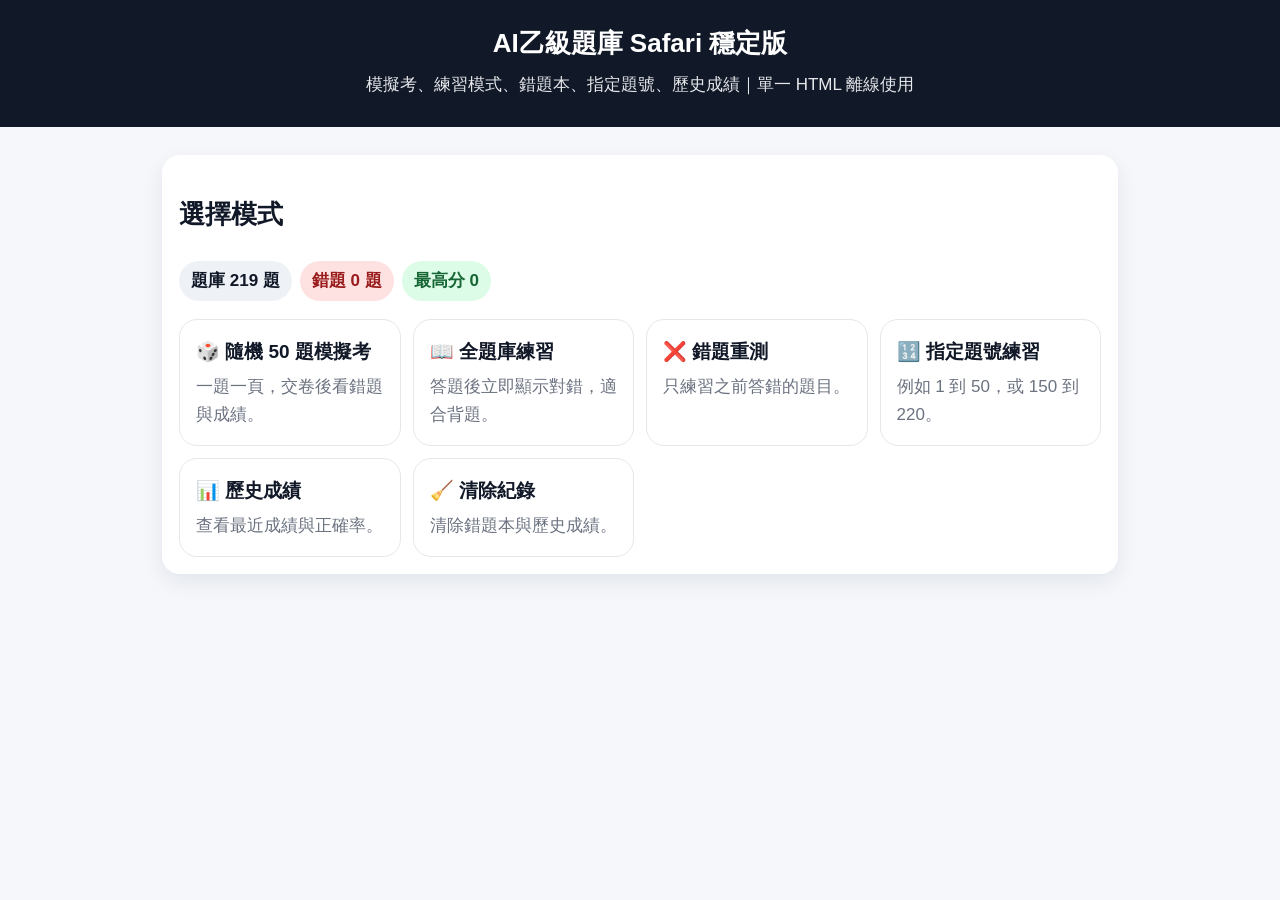
==== commit 76bc1133: "Add files via upload" ====
--- a/index.html
+++ b/index.html
@@ -3,87 +3,335 @@
 <head>
 <meta charset="utf-8">
 <meta name="viewport" content="width=device-width, initial-scale=1, viewport-fit=cover">
-<title>AI乙級題庫隨機測驗</title>
+<title>AI乙級題庫 Safari 穩定版</title>
 <style>
-:root{--bg:#f5f7fb;--card:#fff;--text:#111827;--muted:#6b7280;--brand:#2563eb;--bad:#dc2626;--ok:#16a34a;--line:#e5e7eb;}
-*{box-sizing:border-box} body{margin:0;font-family:-apple-system,BlinkMacSystemFont,"Segoe UI","Noto Sans TC",Arial,sans-serif;background:var(--bg);color:var(--text);line-height:1.65;font-size:17px}
-header{background:#111827;color:white;padding:28px 16px 30px;text-align:center} header h1{margin:0;font-size:30px} header p{margin:12px 0 0;color:#e5e7eb;font-size:18px}
-main{max-width:900px;margin:0 auto;padding:18px 14px 90px} .card{background:var(--card);border-radius:18px;padding:18px;margin:14px 0;box-shadow:0 8px 22px rgba(15,23,42,.08)}
-button{border:0;border-radius:13px;padding:13px 18px;font-size:18px;font-weight:700;cursor:pointer;margin:6px 6px 6px 0;touch-action:manipulation} .primary{background:var(--brand);color:white} .secondary{background:#4b5563;color:white} .ghost{background:#e5e7eb;color:#111827}
-.badge{display:inline-block;background:#eef2f7;border-radius:999px;padding:6px 12px;margin:4px 8px 4px 0;font-weight:700} .qtitle{font-weight:800;margin-bottom:10px;white-space:pre-wrap} .option{display:block;padding:10px 12px;border:1px solid var(--line);border-radius:12px;margin:8px 0;background:#fff;white-space:pre-wrap} .option input{transform:scale(1.15);margin-right:8px} .result{font-size:22px;font-weight:900} .pass{color:var(--ok)} .fail{color:var(--bad)} .muted{color:var(--muted)} .correct{border-color:#86efac;background:#f0fdf4} .wrong{border-color:#fecaca;background:#fef2f2} .answer{font-weight:800;color:var(--ok)}
-.fixedbar{position:sticky;bottom:0;background:rgba(245,247,251,.95);backdrop-filter:blur(8px);padding:10px 0;border-top:1px solid var(--line)}
+:root{--bg:#f5f7fb;--card:#fff;--text:#111827;--muted:#6b7280;--brand:#2563eb;--brand2:#1d4ed8;--bad:#dc2626;--ok:#16a34a;--warn:#d97706;--line:#e5e7eb;--soft:#eef2f7;}
+*{box-sizing:border-box;-webkit-tap-highlight-color:transparent}
+html,body{margin:0;padding:0}
+body{font-family:-apple-system,BlinkMacSystemFont,"Segoe UI","Noto Sans TC",Arial,sans-serif;background:var(--bg);color:var(--text);line-height:1.65;font-size:17px}
+header{background:#111827;color:white;text-align:center;padding:26px 16px 28px}
+header h1{margin:0;font-size:26px;line-height:1.35}
+header p{margin:10px 0 0;color:#e5e7eb;font-size:17px}
+main{max-width:980px;margin:0 auto;padding:14px 12px 112px}
+.card{background:var(--card);border-radius:18px;padding:17px;margin:14px 0;box-shadow:0 8px 22px rgba(15,23,42,.08)}
+.grid{display:grid;grid-template-columns:repeat(auto-fit,minmax(210px,1fr));gap:12px}
+.mode{border:1px solid var(--line);border-radius:18px;padding:16px;background:#fff;cursor:pointer}
+.mode h3{margin:0 0 6px;font-size:19px}
+.mode p{margin:0;color:var(--muted)}
+button{border:0;border-radius:13px;padding:12px 17px;font-size:17px;font-weight:800;cursor:pointer;margin:6px 6px 6px 0;touch-action:manipulation}
+.primary{background:var(--brand);color:white} .secondary{background:#4b5563;color:white} .ghost{background:#e5e7eb;color:#111827} .danger{background:var(--bad);color:white} .okbtn{background:var(--ok);color:white}
+.badge{display:inline-block;background:var(--soft);border-radius:999px;padding:6px 12px;margin:4px 8px 4px 0;font-weight:800} .badge.ok{background:#dcfce7;color:#166534} .badge.bad{background:#fee2e2;color:#991b1b} .badge.warn{background:#fef3c7;color:#92400e}
+.qtitle{font-weight:900;margin-bottom:12px;white-space:pre-wrap;font-size:20px} .option{display:block;padding:12px 13px;border:1px solid var(--line);border-radius:13px;margin:9px 0;background:#fff;white-space:pre-wrap;cursor:pointer} .option input{transform:scale(1.18);margin-right:8px} .option.selected{border-color:#93c5fd;background:#eff6ff} .correct{border-color:#86efac!important;background:#f0fdf4!important} .wrong{border-color:#fecaca!important;background:#fef2f2!important}
+.result{font-size:24px;font-weight:950} .pass{color:var(--ok)} .fail{color:var(--bad)} .muted{color:var(--muted)} .answer{font-weight:900;color:var(--ok)} .mini{font-size:14px;color:var(--muted)}
+.progress{height:12px;background:#e5e7eb;border-radius:999px;overflow:hidden;margin-top:10px} .bar{height:100%;background:var(--brand);width:0%}
+.navgrid{display:grid;grid-template-columns:repeat(auto-fill,minmax(44px,1fr));gap:7px} .navbtn{padding:9px 0;border-radius:10px;font-size:14px;margin:0;background:#e5e7eb} .navbtn.done{background:#dbeafe;color:#1e40af} .navbtn.now{outline:3px solid #93c5fd} .navbtn.bad{background:#fee2e2;color:#991b1b}
+input[type=number]{font-size:17px;padding:10px;border:1px solid var(--line);border-radius:12px;width:120px;margin:5px}
+.table{width:100%;border-collapse:collapse} .table th,.table td{border-bottom:1px solid var(--line);padding:8px;text-align:left}
+.hide{display:none!important} .fixedbar{position:fixed;left:0;right:0;bottom:0;background:rgba(245,247,251,.97);border-top:1px solid var(--line);padding:10px 12px;z-index:20} .fixedbar-inner{max-width:980px;margin:0 auto;display:flex;gap:8px;align-items:center;justify-content:space-between;flex-wrap:wrap}
+@media(max-width:640px){body{font-size:16px} header h1{font-size:23px} main{padding:12px 10px 122px} .card{padding:14px;border-radius:16px} button{width:100%;margin:5px 0;font-size:17px;padding:13px} .fixedbar button{width:auto;flex:1} .qtitle{font-size:18px} .option{padding:13px 12px}}
 </style>
 </head>
 <body>
-<header><h1>AI乙級題庫隨機50題測驗</h1><p>一題 2 分，滿分 100 分，80 分及格；交卷後顯示正確答案</p></header>
+<header><h1>AI乙級題庫 Safari 穩定版</h1><p>模擬考、練習模式、錯題本、指定題號、歷史成績｜單一 HTML 離線使用</p></header>
 <main>
-<section id="home" class="card">
-  <span class="badge">題庫：219 題</span><span class="badge">每次隨機抽 50 題</span>
-  <div style="margin-top:14px">
-    <button type="button" class="primary" id="startBtn">開始測驗</button>
-    <button type="button" class="secondary" id="restartBtn">重新抽題</button>
-  </div>
-  <p class="muted">註：原 PDF 題號缺少第 122 題，因此本 HTML 依可讀取的 219 題製作。</p>
-</section>
+<section id="home" class="card"><p>載入中...</p></section>
 <section id="quiz"></section>
 </main>
-<script type="application/json" id="questionData">[{"num": 1, "answer": 4, "question": "人工智慧最基本的模型架構三層，以下哪一個不隸屬模型架構", "choices": ["輸入層", "隱藏層", "輸出層", "應用層"]}, {"num": 2, "answer": 1, "question": "請寫出CNN 全名", "choices": ["Convolution Neural Network", "Create Neural Network", "Connect Neural \nNetwork", "Collaborative Neural Network"]}, {"num": 3, "answer": 3, "question": "AGI(artificialgeneralintelligence)通用人工智慧又稱為強人工智慧，下列何者\n為AGI?", "choices": ["人臉門禁系統", "車牌辨識系統", "新一代自動駕駛車", "語音助理(Siri)"]}, {"num": 4, "answer": 3, "question": "人工智慧技術AI 與三大新興技術跨領域結合，組成人工智慧物聯網，請問\n哪一個不隸屬人工智慧物聯網", "choices": ["邊緣計算(雲計算)(cloud computing)", "大數據(big data)", "翻譯語言", "物\n聯網(IoT, Internet of things)"]}, {"num": 5, "answer": 4, "question": "下列是何者是深度學習?", "choices": ["DNN", "RNN", "CNN", "以上皆是"]}, {"num": 6, "answer": 4, "question": "現代所稱的人工智慧其實是由許多計算技術所組成的統稱。下列哪一項不屬\n於人工智慧領域中知名的計算技術的一環?", "choices": ["機器學習", "演化計算", "資料探勘", "雲端運算"]}, {"num": 7, "answer": 2, "question": "自駕車根據其能力限制有區分許多等級。現在搭載Hardware-1 的特斯拉\n(Tesla)自駕車中，宣稱其可以達到在高速公路上自動駕駛。但是要求駕駛仍需在\n旁監看，隨時準備接手，且雙手不得離開方向盤。請問這樣的形式屬於下列哪一\n個等級?", "choices": ["Level1", "Level2", "Level3", "Level4"]}, {"num": 8, "answer": 4, "question": "機器學習模型中，下列關於模型的偏差（Bias）與變異（Variance）之描述哪\n一項正確？", "choices": ["希望訓練好的模型能是高變異、低偏差", "高偏差代表模型過於複雜", "高變異代表模型過於簡單", "偏差與變異之間存在一平衡（Trade-off）關係"]}, {"num": 9, "answer": 4, "question": "請問下列何者是為機器學習的工具資源?", "choices": ["Tensor Flow", "PyTorch", "Weka", "以上皆是"]}, {"num": 10, "answer": 1, "question": "請問下列何者需要先透過資料的訓練，將所有的資料標註(label)以後，讓機\n器(電腦)依照特徵進行影像判讀或未來預測?", "choices": ["監督式學習", "半監督式學習", "非監督式學習", "以上皆非"]}, {"num": 11, "answer": 1, "question": "圖像識別是以圖像的主要以甚麼為基礎的?", "choices": ["特徵", "圖元", "元素", "部件"]}, {"num": 12, "answer": 3, "question": "當模型發生過擬合（Over fitting）的情形時，下列哪一種方法無法緩解？", "choices": ["減少模型複雜度", "蒐集更多資料", "增加模型訓練的時間", "使用正則\n化"]}, {"num": 13, "answer": 3, "question": "由於人工智慧技術的進步，自駕車技術也漸漸地從實驗室中走出來邁向產\n品化。請問下列的技術中，哪一項不為自駕車中重要研究議題之一？", "choices": ["各種感測器技術", "超精細解析度地圖", "臉部辨識技術", "物體偵測技\n術"]}, {"num": 14, "answer": 1, "question": "已知： \n-大腦是有很多個叫做神經元的東西構成，神經網絡是對大腦的簡單的數學\n表達。 \n-每一個神經元都有輸入、處理函數和輸出。 \n-神經元組合起來形成了網絡，可以擬合任何函數。 \n-為了得到最佳的神經網絡，我們用梯度下降方法不斷更新模型 \n給定上述關於神經網絡的描述，什麼情況下神經網絡模型被稱為深度學習模型？", "choices": ["加入更多層，使神經網絡的深度增加", "有維度更高的數據", "當這是一 \n個圖形識別的問題時", "以上都不正確"]}, {"num": 15, "answer": 1, "question": "對於人工智能的敘述，以下哪一個項目是錯誤的？", "choices": ["人工智慧勢必全面統治人類", "人工智慧其實就強大資料庫與優異運算能力的展現", "人類真正的智慧是「創新」", "AlphaGo 打敗人類棋王"]}, {"num": 16, "answer": 4, "question": "關於物聯網之感知層，下列敘述何者正確？", "choices": ["感測器閘道屬於感知層", "無線網路屬於感知層", "物聯網雲端平台屬於感知層", "RFID 及感測器屬於感知層"]}, {"num": 17, "answer": 4, "question": "下列何者不是室內定位較常使用的技術？", "choices": ["Beacon", "Wi-Fi", "RFID", "GPS"]}, {"num": 18, "answer": 4, "question": "關於物聯網安全，下列敘述何者不正確？", "choices": ["複雜性是實現物聯網有效安全性的最大障礙之一", "保護物聯網安全與保護一般網路的安全沒有太多不同", "物聯網中的設備有可能會因通過VPN 做存取而為企業網路帶來一些額外\n的風險", "物聯網的頻寬需求問題，比安全問題更為重要"]}, {"num": 19, "answer": 1, "question": "以下哪一個項目是Internet 第3 代？", "choices": ["Internet of Things", "Internet of Computer", "Internet of People", "Internet of Business"]}, {"num": 20, "answer": 3, "question": "第4 代自動化重點在於物聯網商業應用，也就是以下哪一個項目？", "choices": ["智慧判斷應用", "感測器應用", "網路雲端運用", "機器人應用"]}, {"num": 21, "answer": 4, "question": "以下哪一個項目不是車輛聯網的主要目的？", "choices": ["避免汽車碰撞", "最佳行車路線", "配合交通號誌", "在車內唱KTV"]}, {"num": 22, "answer": 1, "question": "以下哪一個項目不是智慧家電的3 個I 之一？", "choices": ["避免汽車碰撞", "最佳行車路線", "配合交通號誌", "在車內唱KTV"]}, {"num": 23, "answer": 2, "question": "以下哪一個項目是電機電子工程師學會（簡稱IEEE）於1997 年為無線區\n域網路所制訂的第一個標準，這個標準也成為最通用的無線網路標準？", "choices": ["IEEE302", "IEEE802", "IEEE502", "IEEE002"]}, {"num": 24, "answer": 3, "question": "以下是哪一個對於物聯網無線通訊技術優缺點的分析是錯誤的？", "choices": ["Wi-Fi 的傳輸速率遠高於其他無線傳輸技術", "Wi-Fi 連線的成本就相對過高", "藍牙主要是以多點發射傳輸為主", "ZigBee 是一種低傳輸、低功耗、低成本的技術"]}, {"num": 25, "answer": 4, "question": "對於IP 互聯家庭項目的敘述，以下哪一個項目是錯誤的？", "choices": ["讓智慧家庭裝置像USB 一樣可以隨插即用", "是一個智能家居開源標準項目", "採用IP 通訊協定整合", "各廠商須支付專利費用"]}, {"num": 26, "answer": 2, "question": "以下對於智慧家居的敘述哪一項是錯誤的？", "choices": ["上床睡覺模式可藉由床墊感測壓力而啟動", "智慧居家裝置無法接受語音指令", "起床睡覺模式可藉由藉由偵測呼吸頻率而啟動", "居家生活模式設定，讓家變得：聰明、節能、舒適"]}, {"num": 27, "answer": 2, "question": "對於智慧冷氣的敘述，以下哪一個項目是錯誤的？", "choices": ["可追蹤人體位置→調整風向", "隨手關冷氣就是節能的行為", "室內溫度提升時→調高冷氣運轉效能", "有人進入室內→啟動冷氣"]}, {"num": 28, "answer": 3, "question": "對於穿戴裝置的敘述，以下哪一個項目是錯誤的？", "choices": ["可搭配智慧手機或獨立使用", "手機在行進間、運動時談話時確有許多不方便", "智慧手環可獨立應用於行動支付", "智慧眼鏡將導航地圖、視訊通話影像直接顯示在鏡片上"]}, {"num": 29, "answer": 2, "question": "有關雲端應用、服務的敘述，以下哪一個項目是錯誤的？", "choices": ["手機通訊錄是儲存在雲端的", "e-mail 信件都是儲存在個人主機上", "AWS 是亞馬遜開發的", "雲端服務系統服務是租賃服務"]}, {"num": 30, "answer": 3, "question": "有關資訊科技的演進的敘述，以下哪一個項目是錯誤的？", "choices": ["區域網路普及造成電腦病毒肆虐", "雲端服務系統提供軟硬體管理方案", "Microsoft 開創個人電腦時代", "大型主機時代只有專業人士有能力使用電腦"]}, {"num": 31, "answer": 4, "question": "以下哪一個項目是智能電表最大的貢獻？", "choices": ["查看家裡即時電力消耗的狀況", "電費估算的功能", "透過智慧電錶蒐集用電「大數據」", "改變國民用電習慣"]}, {"num": 32, "answer": 4, "question": "有關自動駕駛安全L3 等級的敘述，以下哪一個項目是正確的？", "choices": ["沒有駕駛座、方向盤", "車輛在大部分情況下自行駕駛", "需要駕駛全程操控", "輔助系統能明顯減輕操作負擔"]}, {"num": 33, "answer": 1, "question": "有關電子商務的敘述，以下哪一個項目是錯誤的？", "choices": ["Walmart 只專注在實體商務", "Amazon 是產業龍頭廠商", "與實體商務形成互補關係", "O2O：虛實整合"]}, {"num": 34, "answer": 2, "question": "物聯網的通訊技術中，主要是以無線短距離通訊為主，其中業界應用最廣\n泛的就是RFID，關於RFID，下列敘述哪一項錯誤？", "choices": ["是一種無線通訊技術", "通常是由發射器、電子標籤組成的系統", "在識別的過程中，無需建立機械或光學的接觸", "最常見的例子就是生活中的大眾捷運悠遊卡"]}, {"num": 35, "answer": 4, "question": "物聯網的底層通訊技術是以無線短距離通訊技術為主，其中，NFC 也越來\n越受到注目，關於NFC 的應用，下列敘述哪一項錯誤？", "choices": ["NFC 的特點是使用的簡易性", "NFC 系統的最大傳輸範圍可以到50 公尺", "NFC 應用主要是可以當做電子錢包使用", "NFC 不相容於一般的RFID 標準，尤其是14443A"]}, {"num": 36, "answer": 2, "question": "我們希望可將物聯網中的技術與生活中的應用充分結合，而車聯網是其中\n的一項重要應用，關於在車聯網的主要應用中，智慧汽車主要功能為下列哪\n一種？", "choices": ["汽車間可以相互通訊、聊天發信息", "可以在極短時間內掌控車輛由內至外的每個狀況並即時反應，提升智慧\n汽車時間與空間的行動力", "倒車時，可以知道後方的物體", "自動導航、開車的系統"]}, {"num": 37, "answer": 1, "question": "物聯網於智慧社區之應用不包含下列哪一項？", "choices": ["社區網路配置", "社區安全監控", "社區能源管理", "社區事務管理"]}, {"num": 38, "answer": 1, "question": "一家企業若要提升本身的價值，需要引進新一代的物聯網庫存管理技術，\n下列哪一項技術可以用來協助庫存管理？", "choices": ["二維條碼加RFID 識別技術", "紅外線", "影像識別技術", "衛星定位"]}, {"num": 39, "answer": 1, "question": "我們希望可將物聯網中的技術與生活中的應用充分結合，其中關於物聯網\n中結合汽車、交通的應用領域的技術為車聯網，根據物聯網的定義，下列哪\n一項不是車聯網的服務？", "choices": ["車商主動通知汽車駕駛驗車的時間", "倒車時可以警告後方的物體，避免碰撞", "提供汽車駕駛在行車時，最適時適地的周邊環境資訊與安全服務，例如\n\n哪裡有空的停車位等資訊", "汽車駕駛打瞌睡時，汽車本身會主動發出警告"]}, {"num": 40, "answer": 4, "question": "下列哪個功能不屬於智慧電網之體現範疇？", "choices": ["整合發電", "輸送電量", "分配電量", "修正家中的電路"]}, {"num": 41, "answer": 3, "question": "在物聯網所應用的智慧交通系統中，長隧道管理是一項重要的技術之一，\n下列哪一項不是長隧道管理的設計重點？", "choices": ["預防", "救災", "效率", "疏散"]}, {"num": 42, "answer": 2, "question": "關於物聯網應用在電子道路收費系統（ETC），下列敘述哪一項錯誤？", "choices": ["需於車上安裝電子標籤", "使用藍芽接收電子標籤的資料", "需在收費門架上放置讀寫器，讀取電子標籤的內容", "電子標籤無需電池就可以運作"]}, {"num": 43, "answer": 4, "question": "下列哪一項不屬於智慧生活的目標？", "choices": ["希望建構以人的需求為核心之舒適、便利、安心、永續的智慧生活環境", "促成資通訊產業邁向硬體、服務與內容的發展體系", "以使用者為中心，提升生活上的便利性與服務品質", "提升人們搭乘大眾交通工具時的便利性，以及保障人們搭乘大眾交通工\n具時的安全性"]}, {"num": 44, "answer": 3, "question": "關於智慧電網，下列敘述哪一項錯誤？", "choices": ["智慧電網感知層可提供追蹤能源消耗的高峰和通知忘記關閉設備的服\n務", "智慧電網網路層負責運送資料到整個網路的控制中心", "智慧電網傳輸層負責將電量使用資訊透過網際網路傳至配電者的資料\n蒐集中心", "智慧電網應用層可以提供電量消耗視覺化的服務，將智慧電網所蒐集到\n之用電資訊，透過圖表方式呈現"]}, {"num": 45, "answer": 1, "question": "下列哪個不屬於物聯網的應用？", "choices": ["智慧公園", "智慧醫療", "智慧交通", "智慧電網"]}, {"num": 46, "answer": 1, "question": "物聯網中的智慧交通系統可分為車輛與道路兩個部分，這兩個部分分別有\n\n其對應的應用系統，關於這兩部分系統，下列敘述哪一項正確？", "choices": ["車輛部分是指車載物聯網電腦，道路部分則是指智慧交通系統", "車輛部分是指車牌辨識系統，道路部分則是指路面顛簸偵測系統", "車輛部分是指車輛修護系統，道路部分則是指路面修護系統", "車輛部分是指車輛銷售系統，道路部分則是指方向標示系統"]}, {"num": 47, "answer": 2, "question": "若要比較無線感測器網路（WSN）和傳統有線系統，下列敘述哪個錯誤？", "choices": ["無線感測器網路因不受到實體配線的侷限，在系統建置上比有線網路系\n統更為方便", "無線感測器網路的資料傳輸速率與穩定性比有線網路系統更高", "無線感測器網路可以機動調整感測節點的位置，更符合系統建置彈性", "路聯網和車聯網的資訊透過互聯網把感應到的道路訊息傳送到雲端的\n資料庫"]}, {"num": 48, "answer": 4, "question": "下列哪一項不是智慧電網所設計的目的？", "choices": ["整合發電", "分配電量", "管理使用端電量", "提供無線上網"]}, {"num": 49, "answer": 1, "question": "關於智慧交通，下列敘述哪一項錯誤？", "choices": ["緊急醫療通知系統不算是智慧交通的一環", "運用物聯網的概念，結合路聯網和車聯網兩種系統", "路聯網和車聯網的資訊透過互聯網把感應到的道路訊息傳送到雲端的\n資料庫", "無線感測器網路的資料傳輸速率與穩定性比有線網路系統更高"]}, {"num": 50, "answer": 2, "question": "假設要監控橋樑的即時安全性，並且建立預警系統，該使用下列哪一種技\n術？", "choices": ["Wi-Fi 定位識別技術", "感測器網路技術", "Bluetooth 傳輸技術", "RFID 物件識別技術"]}, {"num": 51, "answer": 2, "question": "您應該使用哪種機器學習類型找出有相似購物習慣的人員群組？", "choices": ["回歸", "叢集", "分類"]}, {"num": 52, "answer": 3, "question": "您有一個包含客戶評論的網站。您需要儲存這些評論，然後辨識每位使用\n者的地理位置，以個別的語言向使用者展示評論。您應該使用下列何種類型\n的自然語言處理工作負載？", "choices": ["語言模組化", "關鍵片語擷取", "翻譯", "語音辨識"]}, {"num": 53, "answer": 3, "question": "您需要在資料集中識別類似的數值。您應該使用下列哪一種機器學習？", "choices": ["分類", "叢集", "迴歸"]}, {"num": 54, "answer": 2, "question": "請選取可正確完成句子的答案。___________模型可用於預測拍賣品售價。", "choices": ["分類", "回歸", "叢集"]}, {"num": 55, "answer": 4, "question": "您正在處理賽跑者的一些相片。您必讀取跑者運動衫上的號碼，以辨識相\n片中的跑者。您應該使用哪種電腦視覺類型？", "choices": ["語義分段", "影像分類", "臉部辨識", "光學字元辨識 (OCR)"]}, {"num": 56, "answer": 4, "question": "請選取可正確完成句子的答案。建置分類模型時，標籤必須是__________", "choices": ["整數", "數值", "日期時間", "類別"]}, {"num": 57, "answer": 4, "question": "您可以使用哪種計量來評估分類模型？", "choices": ["決定係數 (R2)", "均方根誤差 (RMSE)", "平均絕對誤差 (MAE)", "確判為真率"]}, {"num": 58, "answer": 4, "question": "您需要建立一套客戶支援解決方案，協助客戶存取資訊。該解決方案必須\n支援電子郵件、電話與即時聊天式管道。您應該使用下列哪一種 AI 解決方案？", "choices": ["機器學習", "自然語言處理 (NLP)", "電腦視覺", "聊天機器人"]}, {"num": 59, "answer": 1, "question": "一項醫學研究計畫使用大量匿名腦部掃描影像資料及且已分類為預先定義\n的腦溢血類型。您需要使用機器學習，支援在人工審查影像前，早期判讀影像中\n的不同腦溢血類型。這是哪種機器學習類型範例？", "choices": ["分類", "叢集", "回歸"]}, {"num": 60, "answer": 1, "question": "您應該使用哪種機器學習類型下個月售出的禮品卡數量？", "choices": ["回歸", "分類", "叢集"]}, {"num": 61, "answer": 2, "question": "下列程式碼執行後，會得到何種型態 \ntype(“True”)", "choices": ["int", "str", "float", "bool"]}, {"num": 62, "answer": 2, "question": "執行以下程式碼之輸出結果為何者？ \ndict1={'Apple':50,'Orange':20,'Banana':15} \nprint(dict1['Orange'])", "choices": ["50", "20", "15", "502015"]}, {"num": 63, "answer": 2, "question": "在os.path 套件提供的函式中，哪一個函式是用於檢查該路徑是否為完整路\n徑？", "choices": ["exists()", "isabs()", "isfile()", "isdir()"]}, {"num": 64, "answer": 1, "question": "執行下列程式，下列結果何者正確? \nlist1=range(6,0,-2)print(list(list1))", "choices": ["[6,4,2]", "[6,0,-2]", "[6,4,2,0]", "[6,4,2,0,-2]"]}, {"num": 65, "answer": 1, "question": "執行下列程式，汽車租賃公司決定用車輛歸還時間來決定客戶的費用，並\n且推出週三和周六也有特別的費率。費用結構如下所示：費用是每天500 元。如\n果車輛在晚上10 點後返還，則客戶將被收取額外一天的費用。如果車輛是在星\n期三租的，那麼可以打九折。如果車輛是在星期六租的，那麼可以打八折。你需\n要撰寫程式碼去符合這個需求。你要如何完成這段程式碼？ \n回答區#汽車出租計算機 \nontime=input(\"汽車是在晚上10 點前返還的嗎?y 或n\").lower() \n\ndays_rented=int(input(\"汽車出租了幾天?\")) \nday_rented=input(\"汽車是在星期幾出租的?\").capitalize() \ncost_per_day=500 \nifontime___(1)___: \ndays_rented+=1 \nifday_rented___(2)___: \ntotal=(days_rented*cost_per_day)*0.9 \nelifday_rented___(3)___: \ntotal=(days_rented*cost_per_day)*0.8 \nelse: \ntotal=days_rented*cost_per_day \nprint(\"汽車的租借費用為:$\",total) \n \n以上空格中的程式碼依序為：", "choices": ["==\"n\"", "==\"Wednesday\"", "==\"Saturday\""]}, {"num": 66, "answer": 1, "question": "d={\"籃球\":20,\"足球\":50}，程式「d.clear()」的作用為：", "choices": ["刪除所有元素", "刪除一個元素", "刪除字典", "以上皆非"]}, {"num": 67, "answer": 2, "question": "對於Python 邏輯判斷表達式，下列哪一項為False？", "choices": ["6>0>0", "6!=0or3==3", "not(6!=6and5!=5)", "(6*=6)<(6**6)"]}, {"num": 68, "answer": 4, "question": "下列哪一項不是Python 合法的變數名稱？", "choices": ["self", "int64", "_name_", "64ML"]}, {"num": 69, "answer": 4, "question": "一所大學內各年級人數分別為一年級300 人、二年級400 人、三年級200\n人、四年級500 人。則年級屬性的眾數是下列哪一項？", "choices": ["一年級", "二年級", "三年級", "四年級"]}, {"num": 70, "answer": 4, "question": "下列何者續不會印出3.14", "choices": ["print(‘{:.2f}’.format(3.1415926))", "format(3.1415926,’.2f’)", "print(“%.2f”%3.1415926)", "print(“%d”%3.1415926)"]}, {"num": 71, "answer": 1, "question": "下面程式印出的結果為 \nx=10 \ndeffunc(): \n \n \nx=20 \n \nfunc() \n \nprint(x)", "choices": ["10", "20", "30", "40"]}, {"num": 72, "answer": 3, "question": "執行完下列Python 程式片段後，印出的結果為何？ \nt=5 \nk=6 \nr=0 \n#r=t+k \nprint(r)", "choices": ["r", "11", "0", "r=t+k"]}, {"num": 73, "answer": 1, "question": "有維陣列x=[[1,2 一個二,3],[4,5,6],[7,8,9]]，在Python 語言中，若我們要取\n得6，要透過以下哪種方式？", "choices": ["x[1][2]", "x[0][3]", "x[2][3]", "x[1][1]"]}, {"num": 74, "answer": 3, "question": "設X={1，2，3}是頻繁項集，則可由X 產生幾個關聯規則", "choices": ["4", "5", "6", "7"]}, {"num": 75, "answer": 1, "question": "學校正在開發一個程式記錄學生資料並且儲存到資料庫。在這個程式中將\n\n會處理各種型態的資料。以下的變數宣告後它們的資料類別依序是？ \nage = 12 minor = False \nname = \"David\" weight = 64.5 zip = \"545\"", "choices": ["int、bool、str、float、str", "int、str、str、float、int", "float、str、str、float、str", "int、bool、str、int、int \n您正在撰寫一個程式來顯示 My Healthy Delivery 的特價優惠。請完成第 04、05 \n和 15 行的程式碼。 \n01 \n02 \n03 \n04 \n05 \n06 \n07 \n08 \n09 \n10 \n11 \n12 \n13 \n14 \n15\nimport datetime \ndailySpecials=(\"Spaghetti\",\"Macaroni & Cheese\", \"Meatloaf\", \"Fried Chicken\") \nweekendSpecials=(\"Lobster\",\"Prime Rib\",\"Parmesan-Crusted Cod\") \nprint(\"My Healthy Eats Delivery\") \nif today == \"Friday\" or today ==\"Saturday\" or today ==\"Sunday\": \nprint(\"The weekend specials include:\") \nfor item in weekendSpecials: print(item) \nelse: \nprint(\"The weekday spcials include: \") \nfor item in dailySpecials: \nprint(item)"]}, {"num": 76, "answer": 3, "question": "在第 04 行,擷取目前的日期。", "choices": ["now=datetime()", "now=datetime.date()", "now=datetime.datetime.now()", "now=new date()"]}, {"num": 77, "answer": 1, "question": "在第 05 行,擷取工作日(即星期幾)的完整名稱。", "choices": ["today=now.strftime(\"%A\")", "today=now.strftime(\"%B\")", "today=now.strftime(\"%W\")", "today=now.strftime(\"%Y\")"]}, {"num": 78, "answer": 3, "question": "在第 15 行,計算當週剩餘天數。", "choices": ["dayLeft=now-now.weekday()", "dayleft=today-today.weekday()", "dayleft=6-now.weekday()", "dayleft=6-datetime.datetime.weekday()"]}, {"num": 79, "answer": 3, "question": "你為公司設計了一個 Python 應用程式，在 members 的清單中包含了 \n50 位會員的姓名，最後 5 名是 VIP 會員。你需要分割清單內容顯示除了 \nVIP 會員以外的一般會員，你可以利用以下哪二個程式碼達成？", "choices": ["members [-5 : 0]", "members [1 : -5", "members [ : -5]", "members [1 : 5] \n某間公司決定要發獎金給每年所得低於 150,000 美元的所有員工。下列公式會\n根據基本薪資和固定獎金套用至每位員工: 新的薪資 = 目前薪資 x103%+500 \n美元獎金。您撰寫了程式碼,將員工薪資讀取到名為 salary_list 的變數中。您需\n要完成針對每位合格員工薪資套用加薪公式的程式碼。 請從每個下拉式清單中\n選取正確的程式碼片段以完成程式碼。 \n#Each salary in the list is updated based on increase. Employees making \n#$150,000 or more will not get a raise. \n#Salary list is populated from employee database, code not shown. \nif salary_list[index] >= 150000: \n \n \nsalary_list[index] = (salary_list[index] *1.03) +500"]}, {"num": 80, "answer": 3, "question": "請選擇合適的程式碼片段", "choices": ["for index in range(len(salary_list)+1):", "for index in range(len(salary_list)-1):", "for index in range(len(salary_list)):", "for index in salary_list:"]}, {"num": 81, "answer": 2, "question": "請選擇合適的程式碼片段", "choices": ["exit()", "continue", "break", "end"]}, {"num": 82, "answer": 1, "question": "您正在為學校開發一個 Python 應用程式。此應用程式必須讀取並寫入資\n料至文字檔案。如果檔案不存在,此應用程式就必須建立檔案。如果檔案含有內\n容,此應用程式就必須刪除內容。請問您應該使用哪個程式碼片段?", "choices": ["open(\"local_data\", \"w+\")", "open(\"local_data\", \"r\")", "open(\"local_data\", \"r+\")", "open(\"local_data\", \"w\") \n(81)\n(80)"]}, {"num": 83, "answer": 4, "question": "某間銀行要將他們舊有的銀行交易程式碼轉至 Python。該銀行雇用您來記錄已移轉的程式碼。請問哪個文件記錄語法是正確的?", "choices": ["def get_balance():\n/* Returns the current balance of the bank account */\nreturn balance", "' Returns the current balance of the bank account\ndef get_balance():\nreturn balance", "// Returns the current balance of the bank account\ndef get_balance():\nreturn balance", "def get_balance():\n# Returns the current balance of the bank account\nreturn balance"]}, {"num": 84, "answer": 3, "question": "您將一張影像傳送至電腦視覺API，並收到如下圖所示的標註影像。請問\n此處使用了哪種電腦視覺類型？", "choices": ["影像分類 \ndef get_balance(): \n/* Returns the current balance of the bank \naccount */ return balance \n' Returns the current balance \nof the bank account def \nget_balance(): \nreturn balance \n// Returns the current balance \nof the bank account def \nget_balance(): \nreturn balance \ndef get_balance(): \n \n# Returns the current balance of the bank account \n \nreturn balance", "臉部偵測", "物件偵測", "光學字元辨識(OCR) \n請將機器學習工作與適當的案例配對。作答時，請將左側資料行所列的適當工作，\n拖曳至右側對應的案例。每項工作可能只使用一次，也可能使用多次，甚至完全\n用不到。 \n1、模型部署 \n2、特徵工程 \n3、特徵選取 \n4、模型評估 \n5、模型訓練"]}, {"num": 85, "answer": 4, "question": "______檢查混淆矩陣的值", "choices": ["模型部署", "特徵工程", "特徵選取", "模型評估", "模型訓練"]}, {"num": 86, "answer": 2, "question": "______將日期分割成[年]、[月] 和[日]欄位", "choices": ["模型部署", "特徵工程", "特徵選取", "模型評估", "模型訓練"]}, {"num": 87, "answer": 3, "question": "______挑選訓練氣候模型的溫度和壓力", "choices": ["模型部署", "特徵工程", "特徵選取", "模型評估", "模型訓練"]}, {"num": 88, "answer": 1, "question": "您需要建置可以大聲朗讀食譜的應用程式，為視力不佳的使用者提供支援。\n您應該使用下列哪一種服務？", "choices": ["語音", "文字分析", "Language Understanding (LUIS)", "翻譯工具"]}, {"num": 89, "answer": 2, "question": "您的資料集包指定期間内發生的計程車行程資訊。您需要訓練模型以預測\n計程車車資。您應該使用哪一項作為特徵？", "choices": ["資料集中的計程車行程數", "個別計程車行程的單程距離", "個別計程車行程的單程識別碼", "個別計程車行程的車資"]}, {"num": 90, "answer": 2, "question": "在機器學習過程中，您該如何分割資料以供訓練及評估之用？", "choices": ["就訓練使用特徵，評估則使用標籤。", "將資料隨機分割為訓練用資料列和評估用資料列。", "就訓練使用標籤，評估則使用特徵。", "將資料隨機分割為訓練用資料行和評估用資料行。"]}, {"num": 91, "answer": 1, "question": "預測貸款是否能償還的銀行系統是_____________類型的機器學習之範例", "choices": ["分類", "回歸", "叢集"]}, {"num": 92, "answer": 2, "question": "您使用無人機識別生長在農作物之間的雜草，以傳送清除雜草的指示。這\n是哪種類型？", "choices": ["光學字元辨識 (OCR)", "物件偵測", "場景分割 \n將核心工作與適當的使用案例配對。作答時，請將左側資料行所列的適當工作，\n拖曳至右側對應的使用案例。每項工作可能只使用一次，也可能使用多次，甚至\n完全用不到。", "資料擷取和準備"]}, {"num": 93, "answer": 3, "question": "_________合併多個來源資料", "choices": ["資料擷取和準備", "模型評估", "特徵工程和選取"]}, {"num": 94, "answer": 2, "question": "_________根據驗證資料計算模型效能", "choices": ["資料擷取和準備", "模型評估", "特徵工程和選取"]}, {"num": 95, "answer": 1, "question": "_________移除包含遺失資料或不相關資料其資料行", "choices": ["資料擷取和準備", "模型評估", "特徵工程和選取"]}, {"num": 96, "answer": 3, "question": "您正在建置一個聊天機器人，該聊天機器人會根據使用者的文字輸入，使\n用自然語言處理(NLP)執行動作 \n⚫ \n接受客戶訂單 \n⚫ \n擷取支援文件 \n⚫ \n擷取訂單狀態更新 \n您應該使用下列哪一種類型的NLP？", "choices": ["情感分析", "語言模組化", "具名實體辨識", "翻譯"]}, {"num": 97, "answer": 1, "question": "您需要計算相片中的動物數目。您應該使用哪種電腦視覺類型？", "choices": ["物件偵測", "影像分類", "光學宇元辨識(OCP)", "臉部偵測"]}, {"num": 98, "answer": 2, "question": "您需要預測未來10 年的海平面（以公尺為單位）。您應該使用哪種機器學\n習類型？", "choices": ["叢集", "回歸", "分類"]}, {"num": 99, "answer": 1, "question": "以下哪個案例為網頁聊天機器人的範例？", "choices": ["在網站介面中，回答有關音樂節的預定活動與購票等常見問題。", "判斷在網站上輸入音樂會評論為正面或負面，然後在這些評論中加入讚\n或訓的表情圖示。", "將客戶在kiosk 輸入的問題翻譯成英文，以便相關人員可以回電給客戶。", "透過電子郵件接受問題，然後根據訊息内容將該電子郵件訊息路由傅送\n給正確人員。"]}, {"num": 100, "answer": 2, "question": "請選取可正確完成句子的答案。確保訓練資料中的數值變數具有相似規模，\n為下列何者的範例：_____________", "choices": ["模型訓練", "特徵工程", "資料攫取", "特徵選取"]}, {"num": 101, "answer": 1, "question": "下列哪一個機器學習技術可用於異常偵測？", "choices": ["可隨時間分析資料並識別異常變化的機器學習技術。", "根據使用者所提供影像，針對物件加以分類的機器學習技術。", "根據影像內容，針對該影像加以分類的機器學習技術。", "能夠理解書面及口語的機器學習技術。"]}, {"num": 102, "answer": 3, "question": "請選取可正確完成句子的答案。建置K-Means 叢集模型時,所有特徵的資\n料類型都必須是____________", "choices": ["整數。", "布林值。", "數值。", "文字。"]}, {"num": 103, "answer": 2, "question": "您有一個資料集。您需要建置一個Machine Learning 分類模型來識別瑕疵\n產品。您應該先採取什麼措施？", "choices": ["建立叢集模型。", "將資料分割成訓練與測試資料集。", "建立分類模型。", "取資料集。"]}, {"num": 104, "answer": 2, "question": "請選取可正確完成句子的答案。________用於產生額外的特徵。", "choices": ["特徵選擇", "特徵工程", "模型訓練", "模型評估"]}, {"num": 105, "answer": 1, "question": "請選取可正確完成句子的答案。建置迴歸模型時,標籤的資料類型必須是\n___________", "choices": ["數値。", "布林值。", "文字。", "日期時間。"]}, {"num": 106, "answer": 2, "question": "請選取可正確完成句子的答案。用來進行預測的資料值稱為________", "choices": ["特徵。", "標籤。", "因變項。", "識別碼。"]}, {"num": 107, "answer": 2, "question": "您正在分析使用K-Means 叢集演算法的資料集。您可以在下列哪一個階\n段中指定所建立叢集的數量？", "choices": ["模型訓練", "特徵工程", "模型評估", "特徵選取"]}, {"num": 108, "answer": 3, "question": "您必須判斷影像中汽車位置，以便估計車與車之間的距距離。您應該使用\n哪種電腦視覺類型？", "choices": ["影像分類", "光學字元符辨識(OCR)", "物件偵測", "臉部偵測"]}, {"num": 109, "answer": 1, "question": "請選取可正確完成句子的答案。在您的車裡，您用語音命令打開收音機並\n獲知方向。這是關於________的示例", "choices": ["個人數字助理", "聊天機器人", "文本翻譯"]}, {"num": 110, "answer": 3, "question": "請選取可正確完成句子的答案。在指定日期預測將有多少車輛會通過橋樑，\n為下列何者的範例：___________", "choices": ["分類。", "叢集。", "迴歸。"]}, {"num": 111, "answer": 4, "question": "請選取可正確完成句子的答案。___________可從手寫文件中擷取文字。", "choices": ["物件偵測", "臉部辨識", "影像分類", "光學字元辨識(OCR)"]}, {"num": 112, "answer": 2, "question": "下列哪一項是互動語音回應系統(VR)功能？", "choices": ["合併多個通話", "將語音通話轉錄為文字", "根據語音路由傳送通話", "根據成本路由傅送通話"]}, {"num": 113, "answer": 3, "question": "請選取可正確完成句子的答案。在機器學習模型中，當做輸入使用的資料\n稱為___________", "choices": ["執行個體", "函式", "特徵", "標籤"]}, {"num": 114, "answer": 3, "question": "請選取作答區中正確的選項，完成下列句子。在會議上進行簡報時，您的\n場次會被轉譯為聽眾的隱藏式輔助字幕。為下列何者的範例：_________", "choices": ["語音合成", "情感分析", "語音辨識", "翻譯"]}, {"num": 115, "answer": 2, "question": "冷凍空調系統結合雲端與大數據分析(Big Data)，提供主要的優越性為下\n列何者？", "choices": ["預知式維護", "結合人員行為分析創造更舒適環境並衍生相關商業模式", "行銷管道擴張", "與手機結合遠端遙控"]}, {"num": 116, "answer": 2, "question": "以下對於智慧家居的敘述哪一項是錯誤的？", "choices": ["上床睡覺模式可藉由床墊感測壓力而啟動", "智慧居家裝置無法接受語音指令", "起床睡覺模式可藉由藉由偵測呼吸頻率而啟動", "居家生活模式設定，讓家變得：聰明、節能、舒適"]}, {"num": 117, "answer": 1, "question": "以下哪一個物聯網功能，可以讓電玩遊戲玩家融入遊戲角色？", "choices": ["互動效益", "自動啟動", "遠端遙控", "家電整合"]}, {"num": 118, "answer": 1, "question": "以下有關感測器的敘述，哪一項是錯誤的？", "choices": ["雷達是利用無線電折射原理", "早期感測器多半用機械、物理、光學原理", "傳統溫度計是利用水銀熱脹冷縮的物理原理", "傳統指針式體重計是利用重量帶動彈簧等機械原理"]}, {"num": 119, "answer": 3, "question": "以下對於居家保全的敘述，哪一項是錯誤的？", "choices": ["指紋辨識系統或晶片卡可作為身分辨識", "社區閘門透過辨識系統可認車、認人", "老人昏倒目前無法偵測並處理", "煙霧、溫度有異常情況時，自動通報消防單位"]}, {"num": 120, "answer": 2, "question": "對於智慧冷氣的敘述，以下哪一個項目是錯誤的？", "choices": ["可追蹤人體位置→調整風向", "隨手關冷氣就是節能的行為", "室內溫度提升時→調高冷氣運轉效能", "有人進入室內→啟動冷氣"]}, {"num": 121, "answer": 3, "question": "對於穿戴裝置的敘述，以下哪一個項目是錯誤的？", "choices": ["可搭配智慧手機或獨立使用", "手機在行進間、運動時談話時確有許多不方便", "智慧手環可獨立應用於行動支付", "智慧眼鏡將導航地圖、視訊通話影像直接顯示在鏡片上"]}, {"num": 123, "answer": 4, "question": "關於穿戴裝置：老人照護的敘述，以下哪一個項目是錯誤的？", "choices": ["讓家人根據追蹤器訊號找到迷路的年長者", "讓年長者在發生緊急狀況時自己按下緊急鈕呼救", "智慧枕結合網路攝影機，可看見影像並進行雙向語音", "失能老人無法自主使用智慧系統是一大遺憾"]}, {"num": 124, "answer": 2, "question": "有關服務整合平台的敘述，以下哪一個項目是錯誤的？", "choices": ["傳統商務時代金店面很值錢", "internet 是服務整合平台的關鍵技術", "百貨公司就是一種經營賣場的產業", "網路商店是買賣業的整合平台"]}, {"num": 125, "answer": 1, "question": "下列哪一選項是模仿生物神經網路(特別是大腦)的方式來建立資料分類模\n型與預測", "choices": ["類神經網路", "隨機森林", "k 最近鄰演算法", "關聯規則"]}, {"num": 126, "answer": 2, "question": "Perceptron 是一種簡單形式的人工神經網路，稱為", "choices": ["運算元", "感知機", "運算子", "關聯表"]}, {"num": 127, "answer": 3, "question": "TensorFlow 本身是Google 所開發出來用於人工智慧的框架，Tensor 指的\n是", "choices": ["樣本空間", "耗油量", "張量", "量子力學"]}, {"num": 128, "answer": 4, "question": "類神經元的神經元運作，以下何者為非？", "choices": ["有範圍", "答案通常就是二元值(True/False)", "仿照大腦神經元運算原理\n去施作", "可以天馬行空去思考"]}, {"num": 129, "answer": 3, "question": "關於廻歸分析以下何者為是？", "choices": ["多個因變數", "一個自變數", "因變數就是預測的結果", "自變數一定要\n是類別變數"]}, {"num": 130, "answer": 4, "question": "類神經運算能否合於預期的判斷方式不在於？", "choices": ["要有訓練組", "要有測試組", "不需要生成函數", "逐步修正錯誤值"]}, {"num": 131, "answer": 2, "question": "有關雲端應用、服務的敘述，以下哪一個項目是錯誤的？", "choices": ["手機通訊錄是儲存在雲端的", "e-mail 信件都是儲存在個人主機上", "AWS 是亞馬遜開發的", "雲端服務系統服務是租賃服務"]}, {"num": 132, "answer": 3, "question": "有關資訊科技的演進的敘述，以下哪一個項目是錯誤的？", "choices": ["區域網路普及造成電腦病毒肆虐", "雲端服務系統提供軟硬體管理方案", "Microsoft 開創個人電腦時代", "大型主機時代只有專業人士有能力使用電腦"]}, {"num": 133, "answer": 4, "question": "有關自動駕駛安全L3 等級的敘述，以下哪一個項目是正確的？", "choices": ["沒有駕駛座、方向盤", "車輛在大部分情況下自行駕駛", "需要駕駛全程操控", "輔助系統能明顯減輕操作負擔"]}, {"num": 134, "answer": 2, "question": "有關科社群APP 的敘述，以下哪一個項目是錯誤的？", "choices": ["可以將一群人圈在一起", "無法多人同時會談", "一條訊息可以一次就通知一群人", "訊息傳遞採取非即時方式"]}, {"num": 135, "answer": 3, "question": "可以讓人與虛擬環境作互動的是以下哪一個項目？", "choices": ["VR", "AR", "MR", "WR"]}, {"num": 136, "answer": 1, "question": "我們希望可將物聯網中的技術與生活中的應用充分結合，其中關於物聯網\n中結合汽車、交通的應用領域的技術為車聯網，根據物聯網的定義，下列哪一項\n不是車聯網的服務？", "choices": ["車商主動通知汽車駕駛驗車的時間", "倒車時可以警告後方的物體，避免碰撞", "提供汽車駕駛在行車時，最適時適地的周邊環境資訊與安全服務，例如\n哪裡有空的停車位等資訊", "汽車駕駛打瞌睡時，汽車本身會主動發出警告"]}, {"num": 137, "answer": 1, "question": "下列敘述哪一項不屬於物聯網對生活所帶來的影響？", "choices": ["物聯網設備完全無法與舊有電器做結合", "實現不同控制系統間的信息傳遞與共享", "減少傳統電器之間電線與控制器的限制", "提高系統合作間的可靠性及安全性"]}, {"num": 138, "answer": 1, "question": "關於物聯網於門禁管理之應用，下列敘述哪一項正確？", "choices": ["用磁簧開關偵測門是否開啟", "用於開門的電子標籤內含有讀寫器", "感應電子標籤可以將資料上傳到雲端", "相較於讀寫器，被動式電子標籤具有較充裕的蓄電能力"]}, {"num": 139, "answer": 3, "question": "關於智慧電網，下列敘述哪一項錯誤？", "choices": ["智慧電網可利用資通訊技術收集供應端與使用端的電力供應狀況，以達\n\n到節約能源、降低損耗、增強電網可靠性為目的", "智慧電網包含了一個智慧型電表基礎建設（AMI），用於紀錄系統所有\n電能的流動", "智慧電網可以改善現有輸電網路的效能，但無法整合新能源，如風能、\n太陽能等", "智慧電網之另一目的為將電網上的裝置由人工監測，進化到遙測或是遙\n控，再進化到自動判斷調整控制"]}, {"num": 140, "answer": 4, "question": "下列哪個功能不屬於智慧電網之體現範疇？", "choices": ["整合發電", "輸送電量", "分配電量", "修正家中的電路"]}, {"num": 141, "answer": 1, "question": "目前物聯網的概念和技術已經普遍使用在物流業上，台北港的物流轉運點，\n主要是應用下列哪一種物聯網技術？", "choices": ["ZigBee", "藍芽", "紅外線", "超音波"]}, {"num": 142, "answer": 3, "question": "在物聯網所應用的智慧交通系統中，長隧道管理是一項重要的技術之一，\n下列哪一項不是長隧道管理的設計重點？", "choices": ["預防", "救災", "效率", "疏散"]}, {"num": 143, "answer": 2, "question": "關於物聯網應用在電子道路收費系統（ETC），下列敘述哪一項錯誤？", "choices": ["需於車上安裝電子標籤", "使用藍芽接收電子標籤的資料", "需在收費門架上放置讀寫器，讀取電子標籤的內容", "電子標籤無需電池就可以運作"]}, {"num": 144, "answer": 4, "question": "下列哪一項不屬於智慧生活的目標？", "choices": ["希望建構以人的需求為核心之舒適、便利、安心、永續的智慧生活環境", "促成資通訊產業邁向硬體、服務與內容的發展體系", "以使用者為中心，提升生活上的便利性與服務品質", "提升人們搭乘大眾交通工具時的便利性，以及保障人們搭乘大眾交通工\n具時的安全性"]}, {"num": 145, "answer": 3, "question": "關於智慧電網，下列敘述哪一項錯誤？", "choices": ["智慧電網感知層可提供追蹤能源消耗的高峰和通知忘記關閉設備的服\n務", "智慧電網網路層負責運送資料到整個網路的控制中心", "智慧電網傳輸層負責將電量使用資訊透過網際網路傳至配電者的資料\n蒐集中心", "智慧電網應用層可以提供電量消耗視覺化的服務，將智慧電網所蒐集到\n之用電資訊，透過圖表方式呈現"]}, {"num": 146, "answer": 1, "question": "下列哪個不屬於物聯網的應用？", "choices": ["智慧公園", "智慧醫療", "智慧交通", "智慧電網"]}, {"num": 147, "answer": 1, "question": "物聯網中的智慧交通系統可分為車輛與道路兩個部分，這兩個部分分別有\n其對應的應用系統，關於這兩部分系統，下列敘述哪一項正確？", "choices": ["車輛部分是指車載物聯網電腦，道路部分則是指智慧交通系統", "車輛部分是指車牌辨識系統，道路部分則是指路面顛簸偵測系統", "車輛部分是指車輛修護系統，道路部分則是指路面修護系統", "車輛部分是指車輛銷售系統，道路部分則是指方向標示系統"]}, {"num": 148, "answer": 2, "question": "若要比較無線感測器網路（WSN）和傳統有線系統，下列敘述哪個錯誤？", "choices": ["無線感測器網路因不受到實體配線的侷限，在系統建置上比有線網路系\n統更為方便", "無線感測器網路的資料傳輸速率與穩定性比有線網路系統更高", "無線感測器網路可以機動調整感測節點的位置，更符合系統建置彈性"]}, {"num": 149, "answer": 4, "question": "下列哪一項不是智慧電網所設計的目的？", "choices": ["整合發電", "分配電量", "管理使用端電量", "提供無線上網"]}, {"num": 150, "answer": 1, "question": "關於智慧交通，下列敘述哪一項錯誤？", "choices": ["緊急醫療通知系統不算是智慧交通的一環", "運用物聯網的概念，結合路聯網和車聯網兩種系統", "路聯網和車聯網的資訊透過互聯網把感應到的道路訊息傳送到雲端的\n資料庫", "一般民眾可透過智慧型手機或電腦進入平台，以得知最新的道路訊息"]}, {"num": 151, "answer": 3, "question": "下列哪個不屬於物聯網之應用？", "choices": ["在車輛上裝置感測器，可偵測路面平坦度並即時更新路況", "利用導航系統自動規劃目前車輛較少的行車路線", "在開車時利用藍芽耳機接聽電話", "衛星導航根據道路擁塞的情況自動重新規劃路徑"]}, {"num": 152, "answer": 4, "question": "下列敘述哪個不屬於賣場之物流管理應用？", "choices": ["可以透過裝置RFID 標籤將貨品資訊傳至雲端資料庫", "業者可以在盤點時，感應RFID 標籤得知最新的貨物流動情形", "賣場人員可以透過RFID 讀取裝置，得知產品的銷售狀況", "賣場人員可以透過RFID 讀取裝置更改商品的價格"]}, {"num": 153, "answer": 2, "question": "無線感測器網路(WSN)被廣泛應用在智慧居家生活中，是因為無線感測器\n網路具有下列哪個特點？", "choices": ["無線感測器節點的售價昂貴", "無線感測器網路可包含不同類型或不同通訊協定的感測器", "無線感測器的體積大", "無線感測器網路支援遠端控制，工程師不可以長距離維護系統"]}, {"num": 154, "answer": 3, "question": "下列哪一項應用不屬於物聯網在車載網路之範疇？", "choices": ["停車場裝設紅外線感測器，判斷車位是否為空", "在停車場內，自動將車子目前所在的位置到停車格的指示燈打開", "塞車在路上，駕駛將塞車情況打電話通知朋友", "衛星導航根據道路擁塞的情況自動重新規劃路徑"]}, {"num": 155, "answer": 1, "question": "下列哪一種感測器，可以用以感測路面顛簸？", "choices": ["重力感測器", "壓力感測器", "溫溼度感測器", "光感測器"]}, {"num": 156, "answer": 2, "question": "假設要監控橋樑的即時安全性，並且建立預警系統，該使用下列哪一種技\n術？", "choices": ["Wi-Fi 定位識別技術", "感測器網路技術", "Bluetooth 傳輸技術", "RFID 物件識別技術"]}, {"num": 157, "answer": 2, "question": "關於物聯網於家電控制之應用，下列敘述哪個正確？", "choices": ["藍芽可提供長距離傳輸能力，可在高雄直接控制台北家中的電器", "如欲用沒有紅外線功能的手機控制冷氣，必須透過多網閘道器", "家電之間傳輸資料大部分使用Wi-Fi 而不用藍芽，因為Wi-Fi 比較省電", "利用Wi-Fi 提供長距離傳輸能力"]}, {"num": 158, "answer": 3, "question": "關於物聯網在車載網路之應用，下列敘述哪個不正確？", "choices": ["可使車與車之間相互溝通，以減少交通事故發生", "可得知路段的交通狀況，故可以使行車更為順暢", "可以節省行車通行費", "可以提供公車的到站資訊，知道公車現在的位置與行進方向"]}, {"num": 159, "answer": 4, "question": "行政院於2006 年產業科技策略會議中，導入科技生活化的概念，定義了\n智慧化居住空間，關於此議題，下列敘述哪一項錯誤？", "choices": ["建築物導入永續環保觀念與智慧化等相關產業技術，建構主動感知及滿\n足使用者需求之建築空間", "創造安全、健康、便利、舒適、節能與永續的工作及生活環境", "其範疇包括智慧家庭、智慧建築、智慧社區與智慧都市", "在應用上短期將以安全監控、能源管理、健康照護為優先；中長期目標\n則以熱帶智慧化居住空間為整合載具"]}, {"num": 160, "answer": 2, "question": "關於智慧型電表（Smartmeter），下列敘述哪一項正確？", "choices": ["是一種感應式電表", "可自動將用電資料上傳到網路", "是以電磁感應線圈原理製作的", "仍需以人力方式進行手動抄表"]}, {"num": 161, "answer": 2, "question": "智慧化家庭的控制系統中，下列哪一項不屬於人性化控制的體現？", "choices": ["利用光感測器控制窗簾或是照明系統", "利用遙控器控制電視音量大小", "利用溫溼度感測器控制室內空調系統", "利用紅外線感測器與攝影機控制門禁系統"]}, {"num": 162, "answer": 4, "question": "關於物聯網在公共建設節能之應用，下列敘述哪一項錯誤？", "choices": ["在公共廁所中，以紅外線感測器感測物體，作為開關電燈的依據", "在公園花卉中，以溼度感測器感測土壤溼潤程度，作為啟動灑水器的依\n據", "在人行道路燈中，以光感測器感測天空明亮程度，作為調節路燈明暗程\n度的依據", "在交通號誌中，以三軸加速度計感測行車速度，作為調節交通號誌紅綠\n燈的比率"]}, {"num": 163, "answer": 1, "question": "我們希望可將物聯網中的技術與生活中的應用充分結合，關於在車聯網的\n應用中，有一項稱之為智慧交通，其主要的功用為下列哪一項？", "choices": ["主動通知乘客捷運或公車下一班車到達的時間", "提供捷運或公車上影音的3D 多媒體功能", "讓乘客更方便的線上訂票", "可以更方便的找到上車的地方"]}, {"num": 164, "answer": 3, "question": "下列哪個系統不包含在物聯網的智慧家庭應用中？", "choices": ["自動照明系統", "火災警示系統", "工廠排程系統", "自動空調系統"]}, {"num": 165, "answer": 1, "question": "關於智慧社區，下列敘述哪一項錯誤？", "choices": ["智慧社區希望可以藉由各種智慧物件的獨立運作，創造健康、便利、舒\n適的生活環境", "智慧社區希望可以透過各種智慧物件的數據蒐集及分析，提供社區居民\n個人化的服務需求", "智慧社區希望可以透過各種智慧物件的整合應用，提供更適時、適性、\n適地的服務，實現社區居民的智慧生活訴求", "智慧社區希望可以藉由各種智慧物件的資訊傳遞及控制，為社區居民營\n造一個舒適、便利的生活環境"]}, {"num": 166, "answer": 4, "question": "在先進大眾運輸服務系統中，智慧型公車裝設了各種物聯網設施，但不包\n含下列哪一種？", "choices": ["影像偵測系統", "定位系統", "駕駛人身分辨識系統", "智慧物流系統"]}, {"num": 167, "answer": 3, "question": "家庭能源管理系統（HEMS）不包含下列哪一種功能？", "choices": ["耗能感知", "能源控管", "人工抄表", "連網通訊"]}, {"num": 168, "answer": 2, "question": "下列哪一項設備不適合用於物聯網室內定位？", "choices": ["於廁所門上裝設紅外線感測器", "於天花板上裝設三軸加速度計", "於地毯中嵌入壓力感測器", "手機Wi-Fi 無線訊號"]}, {"num": 169, "answer": 1, "question": "物聯網的應用與生活結合一直是大家努力的目標，將物聯網的技術與生活\n中的計程車業者結合，所提供的雲端車隊管理的車聯網服務，主要的應用是指下\n列哪一種？", "choices": ["企業可以精準的掌握車隊所在，可以動態調派計程車到乘客需要的地方", "出去玩的時候，彼此可以掌握其他車輛/車隊的位置", "提供汽車駕駛在行車時的交通路況通知", "汽車駕駛打瞌睡時，會主動發出警告"]}, {"num": 170, "answer": 4, "question": "人們出門大部分以車為代步工具，為了提升行車時的安全性，使得行車紀\n錄器日漸普及，而在目前物聯網的時代，智慧型感知行車紀錄器也變得越來越受\n歡迎，關於行車紀錄器上可能使用到的感測器，下列敘述哪一項錯誤", "choices": ["利用溫溼度感測器監控車外濕度", "三軸加速度計感測路面平坦度", "音量感測器感測目前道路音量", "重量感測器偵測目前車上有多少人"]}, {"num": 171, "answer": 3, "question": "下列哪一項不是智慧電網的優勢？", "choices": ["可改善碳排放量", "可利用負載管理，延長機組壽命", "可提供即時道路資訊", "分散式的電力管理，可有效提高供電品質"]}, {"num": 172, "answer": 4, "question": "下列哪一種系統，不屬於智慧交通的一環？", "choices": ["車輛防撞系統", "智慧型號誌控制系統", "緊急醫療通知系統", "物流管理系統"]}, {"num": 173, "answer": 4, "question": "利用高速公路即時路況系統來規劃行程，避開塞車路段不會應用到下列哪\n個技術？", "choices": ["雲端資料庫", "雲端運算", "無線網路", "人臉辨識"]}, {"num": 174, "answer": 2, "question": "智慧電網的通訊層不包含下列哪一項？", "choices": ["家庭區域網路（HAN）", "個人區域網路（PAN）", "智慧型電表基礎建設（AMI）", "廣域網路（WAN）"]}, {"num": 175, "answer": 2, "question": "下列哪一個系統不屬於物聯網於智慧交通之應用？", "choices": ["即時路況導航儀", "智能倉儲管理系統", "智能物流運輸系統", "先進大眾運輸系統"]}, {"num": 176, "answer": 1, "question": "在物聯網的智慧居家生活應用當中，當系統偵測到周遭環境的要素之後，\n後續的系統會提供下列哪一項服務？", "choices": ["推論並提供適切服務，增加人機互動的多樣性", "紀錄並通知相關的權責單位", "充分顯示所有的資訊給使用者", "推送數據到雲端資料庫"]}, {"num": 177, "answer": 4, "question": "遊客進入遊樂園，拿出了悠遊卡刷一下進入遊樂園，接著拿出手機連接遊\n樂園的AP(AccessPoint)連上網，下載遊樂園APP 以及遊樂園主題曲，接著拿出\n無線藍芽(Bluetooth)耳機收聽手機所播放的音樂，以上情境沒有用到下列哪一項\n技術?", "choices": ["Bluetooth", "RFID", "Wi-Fi", "IrDA"]}, {"num": 178, "answer": 1, "question": "智慧交通系統是物聯網常見的一種應用，其中長隧道管理系統更是重要，\n下列哪一項不是長隧道管理系統的設計目標？", "choices": ["在隧道口裝置溫度感應器，偵測隧道內溫度，當發生火災時，會自動啟\n動排風系統", "燈光控制也是長隧道應有的設計，隧道內會裝置光感測器，隧道內的燈\n光與隧道外的自然光線調和", "隧道內亦有警報和疏散警示，會隨著溫度和起火點變動警示位置", "考量效率，隧道內管理系統亦會隨著車輛的多寡而變動行車速度"]}, {"num": 179, "answer": 2, "question": "關於智慧型感知行車紀錄器功用，下列敘述哪一項錯誤？", "choices": ["二氧化碳感測器可以感測車輛周遭環境空氣品質", "三軸加速度計可以感測車內壓力變化量", "溫溼度感測器可以感測車輛周遭環境溫度", "音量感測器可以感測道路環境的噪音量"]}, {"num": 180, "answer": 4, "question": "關於物聯網於智慧型電表（Smartmeter）的應用，下列敘述哪個部正確？", "choices": ["是一種能夠有效減少能源依賴，減緩全球溫室效應的措施", "通過智慧型電表隨時監測電力使用的狀況", "通過調整電力的生產與輸配，以達到節約能源，降低損耗的效果", "可以降低電器（如冰箱、冷氣）的單位耗電"]}, {"num": 181, "answer": 3, "question": "在物聯網的智慧居家生活應用中，下列哪一項不是應用系統所提供的人機\n互動設計？", "choices": ["系統利用溫溼度感測器可以了解目前環境的狀態", "系統利用RFID 技術可以辨識使用者身分", "系統利用指紋辨識技術，可以知道使用者的身體健康狀況，並提供健康\n診療的建議", "系統可以根據使用者的喜好，調整為對居住者最舒適的環境狀態"]}, {"num": 182, "answer": 1, "question": "導入物聯網技術到庫存管理應用上，主要是希望能夠應用在下列哪一項業\n務上？", "choices": ["導入e 化與行動化，藉以提高貨物進出倉庫的流暢度，及更精確掌握庫\n存量", "可以馬上得知顧客買的東西數量", "顧客喜好可以反應回總公司", "增加進出貨品的速度"]}, {"num": 183, "answer": 4, "question": "關於物聯網於鐵道交通之應用，下列敘述哪個不正確？", "choices": ["列車接近路口，柵欄自動放下", "於鐵路旁安裝震動感測器，感測地震，使列車在地震時自動停下", "當鐵道上有異常震動時，自動將位置與感測資訊通知管理中心", "鐵道旁架設隔離網，防止民眾進入軌道"]}, {"num": 184, "answer": 4, "question": "關於電子道路收費系統（ETC）的說明，下列敘述哪一項錯誤？", "choices": ["車型辨識系統會將車型及車速資料送至主控系統", "備有錄影及照相系統，以取得車牌及車體顏色資訊", "扣款系統是利用微波技術查詢eTag 上的資訊", "系統會即時核對車上人員身分，以計算車輛通行費"]}, {"num": 185, "answer": 3, "question": "下列敘述哪一項不屬於物聯網在社區管理的應用？", "choices": ["管理員利用RFID 辨識收件者包裹，自動取得住戶地址", "根據感應磁卡辨識住戶身分，電梯自動選擇樓層", "使用超音波感測器測量社區噪音，作為判斷音量是否超量之依據", "使用防盜系統進行偵測，有人闖入時通知住戶手機與管理員"]}, {"num": 186, "answer": 1, "question": "關於智慧物流的物聯網服務，主要的應用領域是指下列哪一種？", "choices": ["企業可以對其商品從生產、包裝、運輸和倉儲管理、批發零售等環節，\n進行更完善的掌控和管理", "顧客買東西的時候，可以知道商品的製作過程", "廠商可以知道顧客的喜好，提供更好的服務", "業者可以知道目前產品的獲利狀況"]}, {"num": 187, "answer": 1, "question": "智慧電網應用層可以提供電量消耗的視覺化服務，下列敘述哪一項不是此\n服務所帶來的好處？", "choices": ["可有效降低電器每單位時間消耗的電量", "使用者可以透過智慧型手機查看耗電狀況", "使用者可以透過手機APP 介面控制家電開關", "透過圖表可以分析電器用電的詳細情形"]}, {"num": 188, "answer": 4, "question": "企業若導入物聯網到其內部應用中，下列哪一項不是該企業可以直接提升\n的項目？", "choices": ["加快生產速度", "提高產品品質", "提升生產線的作業管理機制", "促進新產品的研發速度"]}, {"num": 189, "answer": 4, "question": "關於物聯網所使用的相關技術，下列敘述哪一項錯誤？", "choices": ["智慧電網可改善用電效率，以達到節能省電的目的", "RFID 可用於辨識車牌，強化停車場的管理效率", "ZigBee 是一種低耗能的無線通訊技術，適合用在感測器的資料傳送上", "Bluetooth 是一種長距離的無線通訊技術，用於建築物之間的資料傳送"]}, {"num": 190, "answer": 3, "question": "關於校園節能之應用，下列敘述哪個不正確？", "choices": ["利用光感測器自動調節教室燈光", "利用磁簧開關檢測冷氣房的門窗是否關緊", "利用震動感測器偵測地震", "利用紅外線感測器偵測廁所是否有人"]}, {"num": 191, "answer": 4, "question": "下列哪一項軟體的存在，是為了解決物聯網中多重異構的問題，包括硬體\n\n和網路、作業系統和編譯語言的異構等？", "choices": ["應用軟體", "編譯軟體", "系統軟體", "中介軟體"]}, {"num": 192, "answer": 2, "question": "下列哪一項為第四代行動通訊技術標準（4GLTE）才有的功能？", "choices": ["處理類比訊號，僅限語音的傳送", "提供更高速及更低延遲的行動通訊系統", "語音服務與現有網際網路的服務整合", "處理數位訊號，僅可傳送語音及SMS 文字簡訊"]}, {"num": 193, "answer": 2, "question": "關於藍芽（Bluetooth），下列敘述哪個正確？", "choices": ["階層式的架構", "Bluetooth 裝置可以同時扮演Master 和Slave 的角色", "一個Piconet 最多有8 個Slave"]}, {"num": 194, "answer": 4, "question": "關於6LoWPAN 架構的特性，下列敘述哪一項錯誤？", "choices": ["在IEEE802.15.4 網路上運行6LoWPAN，使所有裝置都採用IPv6 的方\n式連結網路", "具有短距離、低速率、低耗電、低記憶體使用量等特性", "適合讓低電量、低寬頻需求的裝置運行IPv6 的標準", "6LoWPAN 可以被視為複雜版的IPv6"]}, {"num": 195, "answer": 3, "question": "下列哪一項是IPv6 的位址長度？", "choices": ["32 位元", "64 位元", "128 位元", "256 位元"]}, {"num": 196, "answer": 2, "question": "下列哪個是物聯網中使用網頁服務（WebService）的優點？", "choices": ["集中式的運算技術", "降低成本", "使用複雜", "提供多樣的介面"]}, {"num": 197, "answer": 2, "question": "近身網路（BAN）的傳輸距離約為下列哪一項？", "choices": ["約為1 公尺", "約為10 公尺", "約為10-100 公尺", "約為100 公尺"]}, {"num": 198, "answer": 4, "question": "下列哪個為ZigBee 網路層支援的三種網路拓樸？(多選)", "choices": ["星狀拓樸", "樹狀拓樸", "環狀拓樸", "網狀拓樸"]}, {"num": 199, "answer": 2, "question": "在無線區域網路中的隨建即連模式（Ad Hoc Mode）中，傳輸的方式為下\n列哪一種？", "choices": ["免競爭週期", "競爭週期", "免競爭週期與競爭週期", "公平分配週期"]}, {"num": 200, "answer": 3, "question": "為了解決多重異構的問題，需透過中介軟體來進行整合，關於中介軟體，\n下列敘述哪個錯誤？", "choices": ["中介軟體通常由多種服務組成，用來進行不同應用軟體間的溝通或資料\n串接", "中介軟體對外提供統一的介面，用以減少開發人員在網頁服務所花的時\n間", "中介軟體的布署方式主要分為五種，包括私有雲（Private Cloud）、社群\n雲（Community Cloud）、公有雲（Public Cloud）、混合雲（Hybrid Cloud）\n與虛擬私有雲（Virtual Private Cloud）"]}, {"num": 201, "answer": 3, "question": "下列哪一種射頻接收技術，用於第四代行動通訊技術標準（4GLTE）上面？", "choices": ["TDM（Time Division Multiplexing）", "FDM（Frequency Division Multiplexing）", "OFDM（Orthogonal Frequency Division Multiplexing）", "OTDM（Orthogonal Time Division Multiplexing）"]}, {"num": 202, "answer": 3, "question": "在物聯網中，下列哪一種設備的功用是負責轉換不同網路中，不同的通訊\n協定？", "choices": ["Router", "Switch", "Gateway", "Firewall"]}, {"num": 203, "answer": 1, "question": "關於服務導向架構（Service-OrientedArchitecture,SOA）技術所提到的特性，\n下列敘述哪一項錯誤？", "choices": ["以物件為中心（Object centric）", "為一種開放的標準（Open standard）", "鬆散的關係（Loosely coupled）", "為一種分散式架構（Distributed）"]}, {"num": 204, "answer": 1, "question": "下列哪個是物聯網中使用服務導向架構（Service-Oriented Architecture, \nSOA）的特性？", "choices": ["分散式架構", "緊密的關係", "以資料為中心"]}, {"num": 205, "answer": 3, "question": "語意網中表達資訊的核心協定，主要利用主體（Subject）、謂詞與屬性\n（Predicate）、客觀或屬性值所組成來描述資訊，屬於下列哪一項技術？", "choices": ["Unicode", "XML（Extensible Markup Language）", "RDF（Resource Description Framework）", "OWL（Ontology Web Language）"]}, {"num": 206, "answer": 1, "question": "智慧型感測器通常使用下列哪一種電源模組，因其擁有較高電容量，且具\n有較低記憶效應以及低環境污染等特性？", "choices": ["鎳氫電池", "水銀電池", "鉛酸電池", "太陽能電池"]}, {"num": 207, "answer": 4, "question": "NFC 裝置依照角色不同而具備不同的基本溝通模式，下列哪個模式不包\n含在內？", "choices": ["讀取/寫入模式（Reader/writermode）", "卡片模擬模式（Cardemulationmode）", "點對點模式（Peer-to-Peermode）", "面對面模式（Face-to-Facemode）"]}, {"num": 208, "answer": 4, "question": "下列哪個不是常見於智慧型感測器的電源模組？", "choices": ["鎳氫電池", "鋰電池", "太陽能電池", "鉛酸電池"]}, {"num": 209, "answer": 1, "question": "關於NFC 無線通訊技術，下列敘述哪一項錯誤？", "choices": ["適合一對多的多點通訊模式", "適合手機行動支付", "適合電子錢包儲值", "安全性佳"]}, {"num": 210, "answer": 1, "question": "什麼是KDD?", "choices": ["數據挖掘與知識發現", "領域知識發現", "文檔知識發現", "動態知識發現"]}, {"num": 211, "answer": 1, "question": "關於決策樹的描述何者正確", "choices": ["監督式方法", "非監督式方法", "兼容監督與非監督方法", "加強非監督式方法"]}, {"num": 212, "answer": 4, "question": "關於「買啤酒(Beer)也會買尿布(Diaper)」的故事當時是發生在", "choices": ["Apple 公司", "亞馬遜公司", "SAP 公司", "沃爾瑪(Walmart)大型零售賣場中。"]}, {"num": 213, "answer": 2, "question": "「啤酒(Beer)與尿布(Diaper)」的故事是採用下列哪一類演算法", "choices": ["決策樹分類法", "關聯規則", "集群分析", "貝氏分類法。"]}, {"num": 214, "answer": 2, "question": "購物籃(Shopping basket)分析所採用方法是", "choices": ["隨機森林", "關聯規則", "集群分析", "kNN 分類法。"]}, {"num": 215, "answer": 1, "question": "分析購物籃的採購內容就等同是在分析客戶的", "choices": ["消費行為(Consumer behavior)", "倉庫管理行為", "財務分析行為", "預期心理行為。"]}, {"num": 216, "answer": 2, "question": "關於 Market basket analysis 的中文意思為", "choices": ["出貨分析", "購物籃分析", "投籃命中分析", "進貨分析。"]}, {"num": 217, "answer": 3, "question": "何謂關聯規則分析以下何者為非？", "choices": ["關聯就是關係", "獨立存在的物件之間產生關係", "關聯必須是「連續」而非「離散」的資料", "信心度是用來產生關聯規則的依據"]}, {"num": 218, "answer": 1, "question": "下列哪一選項是模仿生物神經網路(特別是大腦)的方式來建立資料分類模\n型與預測", "choices": ["類神經網路", "隨機森林", "k 最近鄰演算法", "關聯規則"]}, {"num": 219, "answer": 4, "question": "下列何者為MacOS、Windows 及Linux 下均有的虛擬化平台?", "choices": ["VMware Workstation", "KVM", "Parallel Desktop", "OracleV irtual Box"]}, {"num": 220, "answer": 1, "question": "隨機森林是衍生自於？", "choices": ["決策樹", "類神經", "關聯規則", "集群分析"]}]</script>
+<div id="fixedbar" class="fixedbar hide"><div class="fixedbar-inner"><div id="fixedInfo" class="mini"></div><div><button class="ghost" id="fixedPrev">上一題</button><button class="primary" id="fixedNext">下一題</button></div></div></div>
+
+<script type="application/json" id="questionData">[{"num":1,"answer":4,"question":"人工智慧最基本的模型架構三層，以下哪一個不隸屬模型架構","choices":["輸入層","隱藏層","輸出層","應用層"]},{"num":2,"answer":1,"question":"請寫出CNN 全名","choices":["Convolution Neural Network","Create Neural Network","Connect Neural \nNetwork","Collaborative Neural Network"]},{"num":3,"answer":3,"question":"AGI(artificialgeneralintelligence)通用人工智慧又稱為強人工智慧，下列何者\n為AGI?","choices":["人臉門禁系統","車牌辨識系統","新一代自動駕駛車","語音助理(Siri)"]},{"num":4,"answer":3,"question":"人工智慧技術AI 與三大新興技術跨領域結合，組成人工智慧物聯網，請問\n哪一個不隸屬人工智慧物聯網","choices":["邊緣計算(雲計算)(cloud computing)","大數據(big data)","翻譯語言","物\n聯網(IoT, Internet of things)"]},{"num":5,"answer":4,"question":"下列是何者是深度學習?","choices":["DNN","RNN","CNN","以上皆是"]},{"num":6,"answer":4,"question":"現代所稱的人工智慧其實是由許多計算技術所組成的統稱。下列哪一項不屬\n於人工智慧領域中知名的計算技術的一環?","choices":["機器學習","演化計算","資料探勘","雲端運算"]},{"num":7,"answer":2,"question":"自駕車根據其能力限制有區分許多等級。現在搭載Hardware-1 的特斯拉\n(Tesla)自駕車中，宣稱其可以達到在高速公路上自動駕駛。但是要求駕駛仍需在\n旁監看，隨時準備接手，且雙手不得離開方向盤。請問這樣的形式屬於下列哪一\n個等級?","choices":["Level1","Level2","Level3","Level4"]},{"num":8,"answer":4,"question":"機器學習模型中，下列關於模型的偏差（Bias）與變異（Variance）之描述哪\n一項正確？","choices":["希望訓練好的模型能是高變異、低偏差","高偏差代表模型過於複雜","高變異代表模型過於簡單","偏差與變異之間存在一平衡（Trade-off）關係"]},{"num":9,"answer":4,"question":"請問下列何者是為機器學習的工具資源?","choices":["Tensor Flow","PyTorch","Weka","以上皆是"]},{"num":10,"answer":1,"question":"請問下列何者需要先透過資料的訓練，將所有的資料標註(label)以後，讓機\n器(電腦)依照特徵進行影像判讀或未來預測?","choices":["監督式學習","半監督式學習","非監督式學習","以上皆非"]},{"num":11,"answer":1,"question":"圖像識別是以圖像的主要以甚麼為基礎的?","choices":["特徵","圖元","元素","部件"]},{"num":12,"answer":3,"question":"當模型發生過擬合（Over fitting）的情形時，下列哪一種方法無法緩解？","choices":["減少模型複雜度","蒐集更多資料","增加模型訓練的時間","使用正則\n化"]},{"num":13,"answer":3,"question":"由於人工智慧技術的進步，自駕車技術也漸漸地從實驗室中走出來邁向產\n品化。請問下列的技術中，哪一項不為自駕車中重要研究議題之一？","choices":["各種感測器技術","超精細解析度地圖","臉部辨識技術","物體偵測技\n術"]},{"num":14,"answer":1,"question":"已知： \n-大腦是有很多個叫做神經元的東西構成，神經網絡是對大腦的簡單的數學\n表達。 \n-每一個神經元都有輸入、處理函數和輸出。 \n-神經元組合起來形成了網絡，可以擬合任何函數。 \n-為了得到最佳的神經網絡，我們用梯度下降方法不斷更新模型 \n給定上述關於神經網絡的描述，什麼情況下神經網絡模型被稱為深度學習模型？","choices":["加入更多層，使神經網絡的深度增加","有維度更高的數據","當這是一 \n個圖形識別的問題時","以上都不正確"]},{"num":15,"answer":1,"question":"對於人工智能的敘述，以下哪一個項目是錯誤的？","choices":["人工智慧勢必全面統治人類","人工智慧其實就強大資料庫與優異運算能力的展現","人類真正的智慧是「創新」","AlphaGo 打敗人類棋王"]},{"num":16,"answer":4,"question":"關於物聯網之感知層，下列敘述何者正確？","choices":["感測器閘道屬於感知層","無線網路屬於感知層","物聯網雲端平台屬於感知層","RFID 及感測器屬於感知層"]},{"num":17,"answer":4,"question":"下列何者不是室內定位較常使用的技術？","choices":["Beacon","Wi-Fi","RFID","GPS"]},{"num":18,"answer":4,"question":"關於物聯網安全，下列敘述何者不正確？","choices":["複雜性是實現物聯網有效安全性的最大障礙之一","保護物聯網安全與保護一般網路的安全沒有太多不同","物聯網中的設備有可能會因通過VPN 做存取而為企業網路帶來一些額外\n的風險","物聯網的頻寬需求問題，比安全問題更為重要"]},{"num":19,"answer":1,"question":"以下哪一個項目是Internet 第3 代？","choices":["Internet of Things","Internet of Computer","Internet of People","Internet of Business"]},{"num":20,"answer":3,"question":"第4 代自動化重點在於物聯網商業應用，也就是以下哪一個項目？","choices":["智慧判斷應用","感測器應用","網路雲端運用","機器人應用"]},{"num":21,"answer":4,"question":"以下哪一個項目不是車輛聯網的主要目的？","choices":["避免汽車碰撞","最佳行車路線","配合交通號誌","在車內唱KTV"]},{"num":22,"answer":1,"question":"以下哪一個項目不是智慧家電的3 個I 之一？","choices":["避免汽車碰撞","最佳行車路線","配合交通號誌","在車內唱KTV"]},{"num":23,"answer":2,"question":"以下哪一個項目是電機電子工程師學會（簡稱IEEE）於1997 年為無線區\n域網路所制訂的第一個標準，這個標準也成為最通用的無線網路標準？","choices":["IEEE302","IEEE802","IEEE502","IEEE002"]},{"num":24,"answer":3,"question":"以下是哪一個對於物聯網無線通訊技術優缺點的分析是錯誤的？","choices":["Wi-Fi 的傳輸速率遠高於其他無線傳輸技術","Wi-Fi 連線的成本就相對過高","藍牙主要是以多點發射傳輸為主","ZigBee 是一種低傳輸、低功耗、低成本的技術"]},{"num":25,"answer":4,"question":"對於IP 互聯家庭項目的敘述，以下哪一個項目是錯誤的？","choices":["讓智慧家庭裝置像USB 一樣可以隨插即用","是一個智能家居開源標準項目","採用IP 通訊協定整合","各廠商須支付專利費用"]},{"num":26,"answer":2,"question":"以下對於智慧家居的敘述哪一項是錯誤的？","choices":["上床睡覺模式可藉由床墊感測壓力而啟動","智慧居家裝置無法接受語音指令","起床睡覺模式可藉由藉由偵測呼吸頻率而啟動","居家生活模式設定，讓家變得：聰明、節能、舒適"]},{"num":27,"answer":2,"question":"對於智慧冷氣的敘述，以下哪一個項目是錯誤的？","choices":["可追蹤人體位置→調整風向","隨手關冷氣就是節能的行為","室內溫度提升時→調高冷氣運轉效能","有人進入室內→啟動冷氣"]},{"num":28,"answer":3,"question":"對於穿戴裝置的敘述，以下哪一個項目是錯誤的？","choices":["可搭配智慧手機或獨立使用","手機在行進間、運動時談話時確有許多不方便","智慧手環可獨立應用於行動支付","智慧眼鏡將導航地圖、視訊通話影像直接顯示在鏡片上"]},{"num":29,"answer":2,"question":"有關雲端應用、服務的敘述，以下哪一個項目是錯誤的？","choices":["手機通訊錄是儲存在雲端的","e-mail 信件都是儲存在個人主機上","AWS 是亞馬遜開發的","雲端服務系統服務是租賃服務"]},{"num":30,"answer":3,"question":"有關資訊科技的演進的敘述，以下哪一個項目是錯誤的？","choices":["區域網路普及造成電腦病毒肆虐","雲端服務系統提供軟硬體管理方案","Microsoft 開創個人電腦時代","大型主機時代只有專業人士有能力使用電腦"]},{"num":31,"answer":4,"question":"以下哪一個項目是智能電表最大的貢獻？","choices":["查看家裡即時電力消耗的狀況","電費估算的功能","透過智慧電錶蒐集用電「大數據」","改變國民用電習慣"]},{"num":32,"answer":4,"question":"有關自動駕駛安全L3 等級的敘述，以下哪一個項目是正確的？","choices":["沒有駕駛座、方向盤","車輛在大部分情況下自行駕駛","需要駕駛全程操控","輔助系統能明顯減輕操作負擔"]},{"num":33,"answer":1,"question":"有關電子商務的敘述，以下哪一個項目是錯誤的？","choices":["Walmart 只專注在實體商務","Amazon 是產業龍頭廠商","與實體商務形成互補關係","O2O：虛實整合"]},{"num":34,"answer":2,"question":"物聯網的通訊技術中，主要是以無線短距離通訊為主，其中業界應用最廣\n泛的就是RFID，關於RFID，下列敘述哪一項錯誤？","choices":["是一種無線通訊技術","通常是由發射器、電子標籤組成的系統","在識別的過程中，無需建立機械或光學的接觸","最常見的例子就是生活中的大眾捷運悠遊卡"]},{"num":35,"answer":4,"question":"物聯網的底層通訊技術是以無線短距離通訊技術為主，其中，NFC 也越來\n越受到注目，關於NFC 的應用，下列敘述哪一項錯誤？","choices":["NFC 的特點是使用的簡易性","NFC 系統的最大傳輸範圍可以到50 公尺","NFC 應用主要是可以當做電子錢包使用","NFC 不相容於一般的RFID 標準，尤其是14443A"]},{"num":36,"answer":2,"question":"我們希望可將物聯網中的技術與生活中的應用充分結合，而車聯網是其中\n的一項重要應用，關於在車聯網的主要應用中，智慧汽車主要功能為下列哪\n一種？","choices":["汽車間可以相互通訊、聊天發信息","可以在極短時間內掌控車輛由內至外的每個狀況並即時反應，提升智慧\n汽車時間與空間的行動力","倒車時，可以知道後方的物體","自動導航、開車的系統"]},{"num":37,"answer":1,"question":"物聯網於智慧社區之應用不包含下列哪一項？","choices":["社區網路配置","社區安全監控","社區能源管理","社區事務管理"]},{"num":38,"answer":1,"question":"一家企業若要提升本身的價值，需要引進新一代的物聯網庫存管理技術，\n下列哪一項技術可以用來協助庫存管理？","choices":["二維條碼加RFID 識別技術","紅外線","影像識別技術","衛星定位"]},{"num":39,"answer":1,"question":"我們希望可將物聯網中的技術與生活中的應用充分結合，其中關於物聯網\n中結合汽車、交通的應用領域的技術為車聯網，根據物聯網的定義，下列哪\n一項不是車聯網的服務？","choices":["車商主動通知汽車駕駛驗車的時間","倒車時可以警告後方的物體，避免碰撞","提供汽車駕駛在行車時，最適時適地的周邊環境資訊與安全服務，例如\n\n哪裡有空的停車位等資訊","汽車駕駛打瞌睡時，汽車本身會主動發出警告"]},{"num":40,"answer":4,"question":"下列哪個功能不屬於智慧電網之體現範疇？","choices":["整合發電","輸送電量","分配電量","修正家中的電路"]},{"num":41,"answer":3,"question":"在物聯網所應用的智慧交通系統中，長隧道管理是一項重要的技術之一，\n下列哪一項不是長隧道管理的設計重點？","choices":["預防","救災","效率","疏散"]},{"num":42,"answer":2,"question":"關於物聯網應用在電子道路收費系統（ETC），下列敘述哪一項錯誤？","choices":["需於車上安裝電子標籤","使用藍芽接收電子標籤的資料","需在收費門架上放置讀寫器，讀取電子標籤的內容","電子標籤無需電池就可以運作"]},{"num":43,"answer":4,"question":"下列哪一項不屬於智慧生活的目標？","choices":["希望建構以人的需求為核心之舒適、便利、安心、永續的智慧生活環境","促成資通訊產業邁向硬體、服務與內容的發展體系","以使用者為中心，提升生活上的便利性與服務品質","提升人們搭乘大眾交通工具時的便利性，以及保障人們搭乘大眾交通工\n具時的安全性"]},{"num":44,"answer":3,"question":"關於智慧電網，下列敘述哪一項錯誤？","choices":["智慧電網感知層可提供追蹤能源消耗的高峰和通知忘記關閉設備的服\n務","智慧電網網路層負責運送資料到整個網路的控制中心","智慧電網傳輸層負責將電量使用資訊透過網際網路傳至配電者的資料\n蒐集中心","智慧電網應用層可以提供電量消耗視覺化的服務，將智慧電網所蒐集到\n之用電資訊，透過圖表方式呈現"]},{"num":45,"answer":1,"question":"下列哪個不屬於物聯網的應用？","choices":["智慧公園","智慧醫療","智慧交通","智慧電網"]},{"num":46,"answer":1,"question":"物聯網中的智慧交通系統可分為車輛與道路兩個部分，這兩個部分分別有\n\n其對應的應用系統，關於這兩部分系統，下列敘述哪一項正確？","choices":["車輛部分是指車載物聯網電腦，道路部分則是指智慧交通系統","車輛部分是指車牌辨識系統，道路部分則是指路面顛簸偵測系統","車輛部分是指車輛修護系統，道路部分則是指路面修護系統","車輛部分是指車輛銷售系統，道路部分則是指方向標示系統"]},{"num":47,"answer":2,"question":"若要比較無線感測器網路（WSN）和傳統有線系統，下列敘述哪個錯誤？","choices":["無線感測器網路因不受到實體配線的侷限，在系統建置上比有線網路系\n統更為方便","無線感測器網路的資料傳輸速率與穩定性比有線網路系統更高","無線感測器網路可以機動調整感測節點的位置，更符合系統建置彈性","路聯網和車聯網的資訊透過互聯網把感應到的道路訊息傳送到雲端的\n資料庫"]},{"num":48,"answer":4,"question":"下列哪一項不是智慧電網所設計的目的？","choices":["整合發電","分配電量","管理使用端電量","提供無線上網"]},{"num":49,"answer":1,"question":"關於智慧交通，下列敘述哪一項錯誤？","choices":["緊急醫療通知系統不算是智慧交通的一環","運用物聯網的概念，結合路聯網和車聯網兩種系統","路聯網和車聯網的資訊透過互聯網把感應到的道路訊息傳送到雲端的\n資料庫","無線感測器網路的資料傳輸速率與穩定性比有線網路系統更高"]},{"num":50,"answer":2,"question":"假設要監控橋樑的即時安全性，並且建立預警系統，該使用下列哪一種技\n術？","choices":["Wi-Fi 定位識別技術","感測器網路技術","Bluetooth 傳輸技術","RFID 物件識別技術"]},{"num":51,"answer":2,"question":"您應該使用哪種機器學習類型找出有相似購物習慣的人員群組？","choices":["回歸","叢集","分類"]},{"num":52,"answer":3,"question":"您有一個包含客戶評論的網站。您需要儲存這些評論，然後辨識每位使用\n者的地理位置，以個別的語言向使用者展示評論。您應該使用下列何種類型\n的自然語言處理工作負載？","choices":["語言模組化","關鍵片語擷取","翻譯","語音辨識"]},{"num":53,"answer":3,"question":"您需要在資料集中識別類似的數值。您應該使用下列哪一種機器學習？","choices":["分類","叢集","迴歸"]},{"num":54,"answer":2,"question":"請選取可正確完成句子的答案。___________模型可用於預測拍賣品售價。","choices":["分類","回歸","叢集"]},{"num":55,"answer":4,"question":"您正在處理賽跑者的一些相片。您必讀取跑者運動衫上的號碼，以辨識相\n片中的跑者。您應該使用哪種電腦視覺類型？","choices":["語義分段","影像分類","臉部辨識","光學字元辨識 (OCR)"]},{"num":56,"answer":4,"question":"請選取可正確完成句子的答案。建置分類模型時，標籤必須是__________","choices":["整數","數值","日期時間","類別"]},{"num":57,"answer":4,"question":"您可以使用哪種計量來評估分類模型？","choices":["決定係數 (R2)","均方根誤差 (RMSE)","平均絕對誤差 (MAE)","確判為真率"]},{"num":58,"answer":4,"question":"您需要建立一套客戶支援解決方案，協助客戶存取資訊。該解決方案必須\n支援電子郵件、電話與即時聊天式管道。您應該使用下列哪一種 AI 解決方案？","choices":["機器學習","自然語言處理 (NLP)","電腦視覺","聊天機器人"]},{"num":59,"answer":1,"question":"一項醫學研究計畫使用大量匿名腦部掃描影像資料及且已分類為預先定義\n的腦溢血類型。您需要使用機器學習，支援在人工審查影像前，早期判讀影像中\n的不同腦溢血類型。這是哪種機器學習類型範例？","choices":["分類","叢集","回歸"]},{"num":60,"answer":1,"question":"您應該使用哪種機器學習類型下個月售出的禮品卡數量？","choices":["回歸","分類","叢集"]},{"num":61,"answer":2,"question":"下列程式碼執行後，會得到何種型態 \ntype(“True”)","choices":["int","str","float","bool"]},{"num":62,"answer":2,"question":"執行以下程式碼之輸出結果為何者？ \ndict1={'Apple':50,'Orange':20,'Banana':15} \nprint(dict1['Orange'])","choices":["50","20","15","502015"]},{"num":63,"answer":2,"question":"在os.path 套件提供的函式中，哪一個函式是用於檢查該路徑是否為完整路\n徑？","choices":["exists()","isabs()","isfile()","isdir()"]},{"num":64,"answer":1,"question":"執行下列程式，下列結果何者正確? \nlist1=range(6,0,-2)print(list(list1))","choices":["[6,4,2]","[6,0,-2]","[6,4,2,0]","[6,4,2,0,-2]"]},{"num":65,"answer":1,"question":"執行下列程式，汽車租賃公司決定用車輛歸還時間來決定客戶的費用，並\n且推出週三和周六也有特別的費率。費用結構如下所示：費用是每天500 元。如\n果車輛在晚上10 點後返還，則客戶將被收取額外一天的費用。如果車輛是在星\n期三租的，那麼可以打九折。如果車輛是在星期六租的，那麼可以打八折。你需\n要撰寫程式碼去符合這個需求。你要如何完成這段程式碼？ \n回答區#汽車出租計算機 \nontime=input(\"汽車是在晚上10 點前返還的嗎?y 或n\").lower() \n\ndays_rented=int(input(\"汽車出租了幾天?\")) \nday_rented=input(\"汽車是在星期幾出租的?\").capitalize() \ncost_per_day=500 \nifontime___(1)___: \ndays_rented+=1 \nifday_rented___(2)___: \ntotal=(days_rented*cost_per_day)*0.9 \nelifday_rented___(3)___: \ntotal=(days_rented*cost_per_day)*0.8 \nelse: \ntotal=days_rented*cost_per_day \nprint(\"汽車的租借費用為:$\",total) \n \n以上空格中的程式碼依序為：","choices":["==\"n\"","==\"Wednesday\"","==\"Saturday\""]},{"num":66,"answer":1,"question":"d={\"籃球\":20,\"足球\":50}，程式「d.clear()」的作用為：","choices":["刪除所有元素","刪除一個元素","刪除字典","以上皆非"]},{"num":67,"answer":2,"question":"對於Python 邏輯判斷表達式，下列哪一項為False？","choices":["6>0>0","6!=0or3==3","not(6!=6and5!=5)","(6*=6)<(6**6)"]},{"num":68,"answer":4,"question":"下列哪一項不是Python 合法的變數名稱？","choices":["self","int64","_name_","64ML"]},{"num":69,"answer":4,"question":"一所大學內各年級人數分別為一年級300 人、二年級400 人、三年級200\n人、四年級500 人。則年級屬性的眾數是下列哪一項？","choices":["一年級","二年級","三年級","四年級"]},{"num":70,"answer":4,"question":"下列何者續不會印出3.14","choices":["print(‘{:.2f}’.format(3.1415926))","format(3.1415926,’.2f’)","print(“%.2f”%3.1415926)","print(“%d”%3.1415926)"]},{"num":71,"answer":1,"question":"下面程式印出的結果為 \nx=10 \ndeffunc(): \n \n \nx=20 \n \nfunc() \n \nprint(x)","choices":["10","20","30","40"]},{"num":72,"answer":3,"question":"執行完下列Python 程式片段後，印出的結果為何？ \nt=5 \nk=6 \nr=0 \n#r=t+k \nprint(r)","choices":["r","11","0","r=t+k"]},{"num":73,"answer":1,"question":"有維陣列x=[[1,2 一個二,3],[4,5,6],[7,8,9]]，在Python 語言中，若我們要取\n得6，要透過以下哪種方式？","choices":["x[1][2]","x[0][3]","x[2][3]","x[1][1]"]},{"num":74,"answer":3,"question":"設X={1，2，3}是頻繁項集，則可由X 產生幾個關聯規則","choices":["4","5","6","7"]},{"num":75,"answer":1,"question":"學校正在開發一個程式記錄學生資料並且儲存到資料庫。在這個程式中將\n\n會處理各種型態的資料。以下的變數宣告後它們的資料類別依序是？ \nage = 12 minor = False \nname = \"David\" weight = 64.5 zip = \"545\"","choices":["int、bool、str、float、str","int、str、str、float、int","float、str、str、float、str","int、bool、str、int、int \n您正在撰寫一個程式來顯示 My Healthy Delivery 的特價優惠。請完成第 04、05 \n和 15 行的程式碼。 \n01 \n02 \n03 \n04 \n05 \n06 \n07 \n08 \n09 \n10 \n11 \n12 \n13 \n14 \n15\nimport datetime \ndailySpecials=(\"Spaghetti\",\"Macaroni & Cheese\", \"Meatloaf\", \"Fried Chicken\") \nweekendSpecials=(\"Lobster\",\"Prime Rib\",\"Parmesan-Crusted Cod\") \nprint(\"My Healthy Eats Delivery\") \nif today == \"Friday\" or today ==\"Saturday\" or today ==\"Sunday\": \nprint(\"The weekend specials include:\") \nfor item in weekendSpecials: print(item) \nelse: \nprint(\"The weekday spcials include: \") \nfor item in dailySpecials: \nprint(item)"]},{"num":76,"answer":3,"question":"在第 04 行,擷取目前的日期。","choices":["now=datetime()","now=datetime.date()","now=datetime.datetime.now()","now=new date()"]},{"num":77,"answer":1,"question":"在第 05 行,擷取工作日(即星期幾)的完整名稱。","choices":["today=now.strftime(\"%A\")","today=now.strftime(\"%B\")","today=now.strftime(\"%W\")","today=now.strftime(\"%Y\")"]},{"num":78,"answer":3,"question":"在第 15 行,計算當週剩餘天數。","choices":["dayLeft=now-now.weekday()","dayleft=today-today.weekday()","dayleft=6-now.weekday()","dayleft=6-datetime.datetime.weekday()"]},{"num":79,"answer":3,"question":"你為公司設計了一個 Python 應用程式，在 members 的清單中包含了 \n50 位會員的姓名，最後 5 名是 VIP 會員。你需要分割清單內容顯示除了 \nVIP 會員以外的一般會員，你可以利用以下哪二個程式碼達成？","choices":["members [-5 : 0]","members [1 : -5","members [ : -5]","members [1 : 5] \n某間公司決定要發獎金給每年所得低於 150,000 美元的所有員工。下列公式會\n根據基本薪資和固定獎金套用至每位員工: 新的薪資 = 目前薪資 x103%+500 \n美元獎金。您撰寫了程式碼,將員工薪資讀取到名為 salary_list 的變數中。您需\n要完成針對每位合格員工薪資套用加薪公式的程式碼。 請從每個下拉式清單中\n選取正確的程式碼片段以完成程式碼。 \n#Each salary in the list is updated based on increase. Employees making \n#$150,000 or more will not get a raise. \n#Salary list is populated from employee database, code not shown. \nif salary_list[index] >= 150000: \n \n \nsalary_list[index] = (salary_list[index] *1.03) +500"]},{"num":80,"answer":3,"question":"請選擇合適的程式碼片段","choices":["for index in range(len(salary_list)+1):","for index in range(len(salary_list)-1):","for index in range(len(salary_list)):","for index in salary_list:"]},{"num":81,"answer":2,"question":"請選擇合適的程式碼片段","choices":["exit()","continue","break","end"]},{"num":82,"answer":1,"question":"您正在為學校開發一個 Python 應用程式。此應用程式必須讀取並寫入資\n料至文字檔案。如果檔案不存在,此應用程式就必須建立檔案。如果檔案含有內\n容,此應用程式就必須刪除內容。請問您應該使用哪個程式碼片段?","choices":["open(\"local_data\", \"w+\")","open(\"local_data\", \"r\")","open(\"local_data\", \"r+\")","open(\"local_data\", \"w\") \n(81)\n(80)"]},{"num":83,"answer":4,"question":"某間銀行要將他們舊有的銀行交易程式碼轉至 Python。該銀行雇用您來記錄已移轉的程式碼。請問哪個文件記錄語法是正確的?","choices":["def get_balance():\n/* Returns the current balance of the bank account */\nreturn balance","' Returns the current balance of the bank account\ndef get_balance():\nreturn balance","// Returns the current balance of the bank account\ndef get_balance():\nreturn balance","def get_balance():\n# Returns the current balance of the bank account\nreturn balance"]},{"num":84,"answer":3,"question":"您將一張影像傳送至電腦視覺API，並收到如下圖所示的標註影像。請問\n此處使用了哪種電腦視覺類型？","choices":["影像分類 \ndef get_balance(): \n/* Returns the current balance of the bank \naccount */ return balance \n' Returns the current balance \nof the bank account def \nget_balance(): \nreturn balance \n// Returns the current balance \nof the bank account def \nget_balance(): \nreturn balance \ndef get_balance(): \n \n# Returns the current balance of the bank account \n \nreturn balance","臉部偵測","物件偵測","光學字元辨識(OCR) \n請將機器學習工作與適當的案例配對。作答時，請將左側資料行所列的適當工作，\n拖曳至右側對應的案例。每項工作可能只使用一次，也可能使用多次，甚至完全\n用不到。 \n1、模型部署 \n2、特徵工程 \n3、特徵選取 \n4、模型評估 \n5、模型訓練"]},{"num":85,"answer":4,"question":"______檢查混淆矩陣的值","choices":["模型部署","特徵工程","特徵選取","模型評估","模型訓練"]},{"num":86,"answer":2,"question":"______將日期分割成[年]、[月] 和[日]欄位","choices":["模型部署","特徵工程","特徵選取","模型評估","模型訓練"]},{"num":87,"answer":3,"question":"______挑選訓練氣候模型的溫度和壓力","choices":["模型部署","特徵工程","特徵選取","模型評估","模型訓練"]},{"num":88,"answer":1,"question":"您需要建置可以大聲朗讀食譜的應用程式，為視力不佳的使用者提供支援。\n您應該使用下列哪一種服務？","choices":["語音","文字分析","Language Understanding (LUIS)","翻譯工具"]},{"num":89,"answer":2,"question":"您的資料集包指定期間内發生的計程車行程資訊。您需要訓練模型以預測\n計程車車資。您應該使用哪一項作為特徵？","choices":["資料集中的計程車行程數","個別計程車行程的單程距離","個別計程車行程的單程識別碼","個別計程車行程的車資"]},{"num":90,"answer":2,"question":"在機器學習過程中，您該如何分割資料以供訓練及評估之用？","choices":["就訓練使用特徵，評估則使用標籤。","將資料隨機分割為訓練用資料列和評估用資料列。","就訓練使用標籤，評估則使用特徵。","將資料隨機分割為訓練用資料行和評估用資料行。"]},{"num":91,"answer":1,"question":"預測貸款是否能償還的銀行系統是_____________類型的機器學習之範例","choices":["分類","回歸","叢集"]},{"num":92,"answer":2,"question":"您使用無人機識別生長在農作物之間的雜草，以傳送清除雜草的指示。這\n是哪種類型？","choices":["光學字元辨識 (OCR)","物件偵測","場景分割 \n將核心工作與適當的使用案例配對。作答時，請將左側資料行所列的適當工作，\n拖曳至右側對應的使用案例。每項工作可能只使用一次，也可能使用多次，甚至\n完全用不到。","資料擷取和準備"]},{"num":93,"answer":3,"question":"_________合併多個來源資料","choices":["資料擷取和準備","模型評估","特徵工程和選取"]},{"num":94,"answer":2,"question":"_________根據驗證資料計算模型效能","choices":["資料擷取和準備","模型評估","特徵工程和選取"]},{"num":95,"answer":1,"question":"_________移除包含遺失資料或不相關資料其資料行","choices":["資料擷取和準備","模型評估","特徵工程和選取"]},{"num":96,"answer":3,"question":"您正在建置一個聊天機器人，該聊天機器人會根據使用者的文字輸入，使\n用自然語言處理(NLP)執行動作 \n⚫ \n接受客戶訂單 \n⚫ \n擷取支援文件 \n⚫ \n擷取訂單狀態更新 \n您應該使用下列哪一種類型的NLP？","choices":["情感分析","語言模組化","具名實體辨識","翻譯"]},{"num":97,"answer":1,"question":"您需要計算相片中的動物數目。您應該使用哪種電腦視覺類型？","choices":["物件偵測","影像分類","光學宇元辨識(OCP)","臉部偵測"]},{"num":98,"answer":2,"question":"您需要預測未來10 年的海平面（以公尺為單位）。您應該使用哪種機器學\n習類型？","choices":["叢集","回歸","分類"]},{"num":99,"answer":1,"question":"以下哪個案例為網頁聊天機器人的範例？","choices":["在網站介面中，回答有關音樂節的預定活動與購票等常見問題。","判斷在網站上輸入音樂會評論為正面或負面，然後在這些評論中加入讚\n或訓的表情圖示。","將客戶在kiosk 輸入的問題翻譯成英文，以便相關人員可以回電給客戶。","透過電子郵件接受問題，然後根據訊息内容將該電子郵件訊息路由傅送\n給正確人員。"]},{"num":100,"answer":2,"question":"請選取可正確完成句子的答案。確保訓練資料中的數值變數具有相似規模，\n為下列何者的範例：_____________","choices":["模型訓練","特徵工程","資料攫取","特徵選取"]},{"num":101,"answer":1,"question":"下列哪一個機器學習技術可用於異常偵測？","choices":["可隨時間分析資料並識別異常變化的機器學習技術。","根據使用者所提供影像，針對物件加以分類的機器學習技術。","根據影像內容，針對該影像加以分類的機器學習技術。","能夠理解書面及口語的機器學習技術。"]},{"num":102,"answer":3,"question":"請選取可正確完成句子的答案。建置K-Means 叢集模型時,所有特徵的資\n料類型都必須是____________","choices":["整數。","布林值。","數值。","文字。"]},{"num":103,"answer":2,"question":"您有一個資料集。您需要建置一個Machine Learning 分類模型來識別瑕疵\n產品。您應該先採取什麼措施？","choices":["建立叢集模型。","將資料分割成訓練與測試資料集。","建立分類模型。","取資料集。"]},{"num":104,"answer":2,"question":"請選取可正確完成句子的答案。________用於產生額外的特徵。","choices":["特徵選擇","特徵工程","模型訓練","模型評估"]},{"num":105,"answer":1,"question":"請選取可正確完成句子的答案。建置迴歸模型時,標籤的資料類型必須是\n___________","choices":["數値。","布林值。","文字。","日期時間。"]},{"num":106,"answer":2,"question":"請選取可正確完成句子的答案。用來進行預測的資料值稱為________","choices":["特徵。","標籤。","因變項。","識別碼。"]},{"num":107,"answer":2,"question":"您正在分析使用K-Means 叢集演算法的資料集。您可以在下列哪一個階\n段中指定所建立叢集的數量？","choices":["模型訓練","特徵工程","模型評估","特徵選取"]},{"num":108,"answer":3,"question":"您必須判斷影像中汽車位置，以便估計車與車之間的距距離。您應該使用\n哪種電腦視覺類型？","choices":["影像分類","光學字元符辨識(OCR)","物件偵測","臉部偵測"]},{"num":109,"answer":1,"question":"請選取可正確完成句子的答案。在您的車裡，您用語音命令打開收音機並\n獲知方向。這是關於________的示例","choices":["個人數字助理","聊天機器人","文本翻譯"]},{"num":110,"answer":3,"question":"請選取可正確完成句子的答案。在指定日期預測將有多少車輛會通過橋樑，\n為下列何者的範例：___________","choices":["分類。","叢集。","迴歸。"]},{"num":111,"answer":4,"question":"請選取可正確完成句子的答案。___________可從手寫文件中擷取文字。","choices":["物件偵測","臉部辨識","影像分類","光學字元辨識(OCR)"]},{"num":112,"answer":2,"question":"下列哪一項是互動語音回應系統(VR)功能？","choices":["合併多個通話","將語音通話轉錄為文字","根據語音路由傳送通話","根據成本路由傅送通話"]},{"num":113,"answer":3,"question":"請選取可正確完成句子的答案。在機器學習模型中，當做輸入使用的資料\n稱為___________","choices":["執行個體","函式","特徵","標籤"]},{"num":114,"answer":3,"question":"請選取作答區中正確的選項，完成下列句子。在會議上進行簡報時，您的\n場次會被轉譯為聽眾的隱藏式輔助字幕。為下列何者的範例：_________","choices":["語音合成","情感分析","語音辨識","翻譯"]},{"num":115,"answer":2,"question":"冷凍空調系統結合雲端與大數據分析(Big Data)，提供主要的優越性為下\n列何者？","choices":["預知式維護","結合人員行為分析創造更舒適環境並衍生相關商業模式","行銷管道擴張","與手機結合遠端遙控"]},{"num":116,"answer":2,"question":"以下對於智慧家居的敘述哪一項是錯誤的？","choices":["上床睡覺模式可藉由床墊感測壓力而啟動","智慧居家裝置無法接受語音指令","起床睡覺模式可藉由藉由偵測呼吸頻率而啟動","居家生活模式設定，讓家變得：聰明、節能、舒適"]},{"num":117,"answer":1,"question":"以下哪一個物聯網功能，可以讓電玩遊戲玩家融入遊戲角色？","choices":["互動效益","自動啟動","遠端遙控","家電整合"]},{"num":118,"answer":1,"question":"以下有關感測器的敘述，哪一項是錯誤的？","choices":["雷達是利用無線電折射原理","早期感測器多半用機械、物理、光學原理","傳統溫度計是利用水銀熱脹冷縮的物理原理","傳統指針式體重計是利用重量帶動彈簧等機械原理"]},{"num":119,"answer":3,"question":"以下對於居家保全的敘述，哪一項是錯誤的？","choices":["指紋辨識系統或晶片卡可作為身分辨識","社區閘門透過辨識系統可認車、認人","老人昏倒目前無法偵測並處理","煙霧、溫度有異常情況時，自動通報消防單位"]},{"num":120,"answer":2,"question":"對於智慧冷氣的敘述，以下哪一個項目是錯誤的？","choices":["可追蹤人體位置→調整風向","隨手關冷氣就是節能的行為","室內溫度提升時→調高冷氣運轉效能","有人進入室內→啟動冷氣"]},{"num":121,"answer":3,"question":"對於穿戴裝置的敘述，以下哪一個項目是錯誤的？","choices":["可搭配智慧手機或獨立使用","手機在行進間、運動時談話時確有許多不方便","智慧手環可獨立應用於行動支付","智慧眼鏡將導航地圖、視訊通話影像直接顯示在鏡片上"]},{"num":123,"answer":4,"question":"關於穿戴裝置：老人照護的敘述，以下哪一個項目是錯誤的？","choices":["讓家人根據追蹤器訊號找到迷路的年長者","讓年長者在發生緊急狀況時自己按下緊急鈕呼救","智慧枕結合網路攝影機，可看見影像並進行雙向語音","失能老人無法自主使用智慧系統是一大遺憾"]},{"num":124,"answer":2,"question":"有關服務整合平台的敘述，以下哪一個項目是錯誤的？","choices":["傳統商務時代金店面很值錢","internet 是服務整合平台的關鍵技術","百貨公司就是一種經營賣場的產業","網路商店是買賣業的整合平台"]},{"num":125,"answer":1,"question":"下列哪一選項是模仿生物神經網路(特別是大腦)的方式來建立資料分類模\n型與預測","choices":["類神經網路","隨機森林","k 最近鄰演算法","關聯規則"]},{"num":126,"answer":2,"question":"Perceptron 是一種簡單形式的人工神經網路，稱為","choices":["運算元","感知機","運算子","關聯表"]},{"num":127,"answer":3,"question":"TensorFlow 本身是Google 所開發出來用於人工智慧的框架，Tensor 指的\n是","choices":["樣本空間","耗油量","張量","量子力學"]},{"num":128,"answer":4,"question":"類神經元的神經元運作，以下何者為非？","choices":["有範圍","答案通常就是二元值(True/False)","仿照大腦神經元運算原理\n去施作","可以天馬行空去思考"]},{"num":129,"answer":3,"question":"關於廻歸分析以下何者為是？","choices":["多個因變數","一個自變數","因變數就是預測的結果","自變數一定要\n是類別變數"]},{"num":130,"answer":4,"question":"類神經運算能否合於預期的判斷方式不在於？","choices":["要有訓練組","要有測試組","不需要生成函數","逐步修正錯誤值"]},{"num":131,"answer":2,"question":"有關雲端應用、服務的敘述，以下哪一個項目是錯誤的？","choices":["手機通訊錄是儲存在雲端的","e-mail 信件都是儲存在個人主機上","AWS 是亞馬遜開發的","雲端服務系統服務是租賃服務"]},{"num":132,"answer":3,"question":"有關資訊科技的演進的敘述，以下哪一個項目是錯誤的？","choices":["區域網路普及造成電腦病毒肆虐","雲端服務系統提供軟硬體管理方案","Microsoft 開創個人電腦時代","大型主機時代只有專業人士有能力使用電腦"]},{"num":133,"answer":4,"question":"有關自動駕駛安全L3 等級的敘述，以下哪一個項目是正確的？","choices":["沒有駕駛座、方向盤","車輛在大部分情況下自行駕駛","需要駕駛全程操控","輔助系統能明顯減輕操作負擔"]},{"num":134,"answer":2,"question":"有關科社群APP 的敘述，以下哪一個項目是錯誤的？","choices":["可以將一群人圈在一起","無法多人同時會談","一條訊息可以一次就通知一群人","訊息傳遞採取非即時方式"]},{"num":135,"answer":3,"question":"可以讓人與虛擬環境作互動的是以下哪一個項目？","choices":["VR","AR","MR","WR"]},{"num":136,"answer":1,"question":"我們希望可將物聯網中的技術與生活中的應用充分結合，其中關於物聯網\n中結合汽車、交通的應用領域的技術為車聯網，根據物聯網的定義，下列哪一項\n不是車聯網的服務？","choices":["車商主動通知汽車駕駛驗車的時間","倒車時可以警告後方的物體，避免碰撞","提供汽車駕駛在行車時，最適時適地的周邊環境資訊與安全服務，例如\n哪裡有空的停車位等資訊","汽車駕駛打瞌睡時，汽車本身會主動發出警告"]},{"num":137,"answer":1,"question":"下列敘述哪一項不屬於物聯網對生活所帶來的影響？","choices":["物聯網設備完全無法與舊有電器做結合","實現不同控制系統間的信息傳遞與共享","減少傳統電器之間電線與控制器的限制","提高系統合作間的可靠性及安全性"]},{"num":138,"answer":1,"question":"關於物聯網於門禁管理之應用，下列敘述哪一項正確？","choices":["用磁簧開關偵測門是否開啟","用於開門的電子標籤內含有讀寫器","感應電子標籤可以將資料上傳到雲端","相較於讀寫器，被動式電子標籤具有較充裕的蓄電能力"]},{"num":139,"answer":3,"question":"關於智慧電網，下列敘述哪一項錯誤？","choices":["智慧電網可利用資通訊技術收集供應端與使用端的電力供應狀況，以達\n\n到節約能源、降低損耗、增強電網可靠性為目的","智慧電網包含了一個智慧型電表基礎建設（AMI），用於紀錄系統所有\n電能的流動","智慧電網可以改善現有輸電網路的效能，但無法整合新能源，如風能、\n太陽能等","智慧電網之另一目的為將電網上的裝置由人工監測，進化到遙測或是遙\n控，再進化到自動判斷調整控制"]},{"num":140,"answer":4,"question":"下列哪個功能不屬於智慧電網之體現範疇？","choices":["整合發電","輸送電量","分配電量","修正家中的電路"]},{"num":141,"answer":1,"question":"目前物聯網的概念和技術已經普遍使用在物流業上，台北港的物流轉運點，\n主要是應用下列哪一種物聯網技術？","choices":["ZigBee","藍芽","紅外線","超音波"]},{"num":142,"answer":3,"question":"在物聯網所應用的智慧交通系統中，長隧道管理是一項重要的技術之一，\n下列哪一項不是長隧道管理的設計重點？","choices":["預防","救災","效率","疏散"]},{"num":143,"answer":2,"question":"關於物聯網應用在電子道路收費系統（ETC），下列敘述哪一項錯誤？","choices":["需於車上安裝電子標籤","使用藍芽接收電子標籤的資料","需在收費門架上放置讀寫器，讀取電子標籤的內容","電子標籤無需電池就可以運作"]},{"num":144,"answer":4,"question":"下列哪一項不屬於智慧生活的目標？","choices":["希望建構以人的需求為核心之舒適、便利、安心、永續的智慧生活環境","促成資通訊產業邁向硬體、服務與內容的發展體系","以使用者為中心，提升生活上的便利性與服務品質","提升人們搭乘大眾交通工具時的便利性，以及保障人們搭乘大眾交通工\n具時的安全性"]},{"num":145,"answer":3,"question":"關於智慧電網，下列敘述哪一項錯誤？","choices":["智慧電網感知層可提供追蹤能源消耗的高峰和通知忘記關閉設備的服\n務","智慧電網網路層負責運送資料到整個網路的控制中心","智慧電網傳輸層負責將電量使用資訊透過網際網路傳至配電者的資料\n蒐集中心","智慧電網應用層可以提供電量消耗視覺化的服務，將智慧電網所蒐集到\n之用電資訊，透過圖表方式呈現"]},{"num":146,"answer":1,"question":"下列哪個不屬於物聯網的應用？","choices":["智慧公園","智慧醫療","智慧交通","智慧電網"]},{"num":147,"answer":1,"question":"物聯網中的智慧交通系統可分為車輛與道路兩個部分，這兩個部分分別有\n其對應的應用系統，關於這兩部分系統，下列敘述哪一項正確？","choices":["車輛部分是指車載物聯網電腦，道路部分則是指智慧交通系統","車輛部分是指車牌辨識系統，道路部分則是指路面顛簸偵測系統","車輛部分是指車輛修護系統，道路部分則是指路面修護系統","車輛部分是指車輛銷售系統，道路部分則是指方向標示系統"]},{"num":148,"answer":2,"question":"若要比較無線感測器網路（WSN）和傳統有線系統，下列敘述哪個錯誤？","choices":["無線感測器網路因不受到實體配線的侷限，在系統建置上比有線網路系\n統更為方便","無線感測器網路的資料傳輸速率與穩定性比有線網路系統更高","無線感測器網路可以機動調整感測節點的位置，更符合系統建置彈性"]},{"num":149,"answer":4,"question":"下列哪一項不是智慧電網所設計的目的？","choices":["整合發電","分配電量","管理使用端電量","提供無線上網"]},{"num":150,"answer":1,"question":"關於智慧交通，下列敘述哪一項錯誤？","choices":["緊急醫療通知系統不算是智慧交通的一環","運用物聯網的概念，結合路聯網和車聯網兩種系統","路聯網和車聯網的資訊透過互聯網把感應到的道路訊息傳送到雲端的\n資料庫","一般民眾可透過智慧型手機或電腦進入平台，以得知最新的道路訊息"]},{"num":151,"answer":3,"question":"下列哪個不屬於物聯網之應用？","choices":["在車輛上裝置感測器，可偵測路面平坦度並即時更新路況","利用導航系統自動規劃目前車輛較少的行車路線","在開車時利用藍芽耳機接聽電話","衛星導航根據道路擁塞的情況自動重新規劃路徑"]},{"num":152,"answer":4,"question":"下列敘述哪個不屬於賣場之物流管理應用？","choices":["可以透過裝置RFID 標籤將貨品資訊傳至雲端資料庫","業者可以在盤點時，感應RFID 標籤得知最新的貨物流動情形","賣場人員可以透過RFID 讀取裝置，得知產品的銷售狀況","賣場人員可以透過RFID 讀取裝置更改商品的價格"]},{"num":153,"answer":2,"question":"無線感測器網路(WSN)被廣泛應用在智慧居家生活中，是因為無線感測器\n網路具有下列哪個特點？","choices":["無線感測器節點的售價昂貴","無線感測器網路可包含不同類型或不同通訊協定的感測器","無線感測器的體積大","無線感測器網路支援遠端控制，工程師不可以長距離維護系統"]},{"num":154,"answer":3,"question":"下列哪一項應用不屬於物聯網在車載網路之範疇？","choices":["停車場裝設紅外線感測器，判斷車位是否為空","在停車場內，自動將車子目前所在的位置到停車格的指示燈打開","塞車在路上，駕駛將塞車情況打電話通知朋友","衛星導航根據道路擁塞的情況自動重新規劃路徑"]},{"num":155,"answer":1,"question":"下列哪一種感測器，可以用以感測路面顛簸？","choices":["重力感測器","壓力感測器","溫溼度感測器","光感測器"]},{"num":156,"answer":2,"question":"假設要監控橋樑的即時安全性，並且建立預警系統，該使用下列哪一種技\n術？","choices":["Wi-Fi 定位識別技術","感測器網路技術","Bluetooth 傳輸技術","RFID 物件識別技術"]},{"num":157,"answer":2,"question":"關於物聯網於家電控制之應用，下列敘述哪個正確？","choices":["藍芽可提供長距離傳輸能力，可在高雄直接控制台北家中的電器","如欲用沒有紅外線功能的手機控制冷氣，必須透過多網閘道器","家電之間傳輸資料大部分使用Wi-Fi 而不用藍芽，因為Wi-Fi 比較省電","利用Wi-Fi 提供長距離傳輸能力"]},{"num":158,"answer":3,"question":"關於物聯網在車載網路之應用，下列敘述哪個不正確？","choices":["可使車與車之間相互溝通，以減少交通事故發生","可得知路段的交通狀況，故可以使行車更為順暢","可以節省行車通行費","可以提供公車的到站資訊，知道公車現在的位置與行進方向"]},{"num":159,"answer":4,"question":"行政院於2006 年產業科技策略會議中，導入科技生活化的概念，定義了\n智慧化居住空間，關於此議題，下列敘述哪一項錯誤？","choices":["建築物導入永續環保觀念與智慧化等相關產業技術，建構主動感知及滿\n足使用者需求之建築空間","創造安全、健康、便利、舒適、節能與永續的工作及生活環境","其範疇包括智慧家庭、智慧建築、智慧社區與智慧都市","在應用上短期將以安全監控、能源管理、健康照護為優先；中長期目標\n則以熱帶智慧化居住空間為整合載具"]},{"num":160,"answer":2,"question":"關於智慧型電表（Smartmeter），下列敘述哪一項正確？","choices":["是一種感應式電表","可自動將用電資料上傳到網路","是以電磁感應線圈原理製作的","仍需以人力方式進行手動抄表"]},{"num":161,"answer":2,"question":"智慧化家庭的控制系統中，下列哪一項不屬於人性化控制的體現？","choices":["利用光感測器控制窗簾或是照明系統","利用遙控器控制電視音量大小","利用溫溼度感測器控制室內空調系統","利用紅外線感測器與攝影機控制門禁系統"]},{"num":162,"answer":4,"question":"關於物聯網在公共建設節能之應用，下列敘述哪一項錯誤？","choices":["在公共廁所中，以紅外線感測器感測物體，作為開關電燈的依據","在公園花卉中，以溼度感測器感測土壤溼潤程度，作為啟動灑水器的依\n據","在人行道路燈中，以光感測器感測天空明亮程度，作為調節路燈明暗程\n度的依據","在交通號誌中，以三軸加速度計感測行車速度，作為調節交通號誌紅綠\n燈的比率"]},{"num":163,"answer":1,"question":"我們希望可將物聯網中的技術與生活中的應用充分結合，關於在車聯網的\n應用中，有一項稱之為智慧交通，其主要的功用為下列哪一項？","choices":["主動通知乘客捷運或公車下一班車到達的時間","提供捷運或公車上影音的3D 多媒體功能","讓乘客更方便的線上訂票","可以更方便的找到上車的地方"]},{"num":164,"answer":3,"question":"下列哪個系統不包含在物聯網的智慧家庭應用中？","choices":["自動照明系統","火災警示系統","工廠排程系統","自動空調系統"]},{"num":165,"answer":1,"question":"關於智慧社區，下列敘述哪一項錯誤？","choices":["智慧社區希望可以藉由各種智慧物件的獨立運作，創造健康、便利、舒\n適的生活環境","智慧社區希望可以透過各種智慧物件的數據蒐集及分析，提供社區居民\n個人化的服務需求","智慧社區希望可以透過各種智慧物件的整合應用，提供更適時、適性、\n適地的服務，實現社區居民的智慧生活訴求","智慧社區希望可以藉由各種智慧物件的資訊傳遞及控制，為社區居民營\n造一個舒適、便利的生活環境"]},{"num":166,"answer":4,"question":"在先進大眾運輸服務系統中，智慧型公車裝設了各種物聯網設施，但不包\n含下列哪一種？","choices":["影像偵測系統","定位系統","駕駛人身分辨識系統","智慧物流系統"]},{"num":167,"answer":3,"question":"家庭能源管理系統（HEMS）不包含下列哪一種功能？","choices":["耗能感知","能源控管","人工抄表","連網通訊"]},{"num":168,"answer":2,"question":"下列哪一項設備不適合用於物聯網室內定位？","choices":["於廁所門上裝設紅外線感測器","於天花板上裝設三軸加速度計","於地毯中嵌入壓力感測器","手機Wi-Fi 無線訊號"]},{"num":169,"answer":1,"question":"物聯網的應用與生活結合一直是大家努力的目標，將物聯網的技術與生活\n中的計程車業者結合，所提供的雲端車隊管理的車聯網服務，主要的應用是指下\n列哪一種？","choices":["企業可以精準的掌握車隊所在，可以動態調派計程車到乘客需要的地方","出去玩的時候，彼此可以掌握其他車輛/車隊的位置","提供汽車駕駛在行車時的交通路況通知","汽車駕駛打瞌睡時，會主動發出警告"]},{"num":170,"answer":4,"question":"人們出門大部分以車為代步工具，為了提升行車時的安全性，使得行車紀\n錄器日漸普及，而在目前物聯網的時代，智慧型感知行車紀錄器也變得越來越受\n歡迎，關於行車紀錄器上可能使用到的感測器，下列敘述哪一項錯誤","choices":["利用溫溼度感測器監控車外濕度","三軸加速度計感測路面平坦度","音量感測器感測目前道路音量","重量感測器偵測目前車上有多少人"]},{"num":171,"answer":3,"question":"下列哪一項不是智慧電網的優勢？","choices":["可改善碳排放量","可利用負載管理，延長機組壽命","可提供即時道路資訊","分散式的電力管理，可有效提高供電品質"]},{"num":172,"answer":4,"question":"下列哪一種系統，不屬於智慧交通的一環？","choices":["車輛防撞系統","智慧型號誌控制系統","緊急醫療通知系統","物流管理系統"]},{"num":173,"answer":4,"question":"利用高速公路即時路況系統來規劃行程，避開塞車路段不會應用到下列哪\n個技術？","choices":["雲端資料庫","雲端運算","無線網路","人臉辨識"]},{"num":174,"answer":2,"question":"智慧電網的通訊層不包含下列哪一項？","choices":["家庭區域網路（HAN）","個人區域網路（PAN）","智慧型電表基礎建設（AMI）","廣域網路（WAN）"]},{"num":175,"answer":2,"question":"下列哪一個系統不屬於物聯網於智慧交通之應用？","choices":["即時路況導航儀","智能倉儲管理系統","智能物流運輸系統","先進大眾運輸系統"]},{"num":176,"answer":1,"question":"在物聯網的智慧居家生活應用當中，當系統偵測到周遭環境的要素之後，\n後續的系統會提供下列哪一項服務？","choices":["推論並提供適切服務，增加人機互動的多樣性","紀錄並通知相關的權責單位","充分顯示所有的資訊給使用者","推送數據到雲端資料庫"]},{"num":177,"answer":4,"question":"遊客進入遊樂園，拿出了悠遊卡刷一下進入遊樂園，接著拿出手機連接遊\n樂園的AP(AccessPoint)連上網，下載遊樂園APP 以及遊樂園主題曲，接著拿出\n無線藍芽(Bluetooth)耳機收聽手機所播放的音樂，以上情境沒有用到下列哪一項\n技術?","choices":["Bluetooth","RFID","Wi-Fi","IrDA"]},{"num":178,"answer":1,"question":"智慧交通系統是物聯網常見的一種應用，其中長隧道管理系統更是重要，\n下列哪一項不是長隧道管理系統的設計目標？","choices":["在隧道口裝置溫度感應器，偵測隧道內溫度，當發生火災時，會自動啟\n動排風系統","燈光控制也是長隧道應有的設計，隧道內會裝置光感測器，隧道內的燈\n光與隧道外的自然光線調和","隧道內亦有警報和疏散警示，會隨著溫度和起火點變動警示位置","考量效率，隧道內管理系統亦會隨著車輛的多寡而變動行車速度"]},{"num":179,"answer":2,"question":"關於智慧型感知行車紀錄器功用，下列敘述哪一項錯誤？","choices":["二氧化碳感測器可以感測車輛周遭環境空氣品質","三軸加速度計可以感測車內壓力變化量","溫溼度感測器可以感測車輛周遭環境溫度","音量感測器可以感測道路環境的噪音量"]},{"num":180,"answer":4,"question":"關於物聯網於智慧型電表（Smartmeter）的應用，下列敘述哪個部正確？","choices":["是一種能夠有效減少能源依賴，減緩全球溫室效應的措施","通過智慧型電表隨時監測電力使用的狀況","通過調整電力的生產與輸配，以達到節約能源，降低損耗的效果","可以降低電器（如冰箱、冷氣）的單位耗電"]},{"num":181,"answer":3,"question":"在物聯網的智慧居家生活應用中，下列哪一項不是應用系統所提供的人機\n互動設計？","choices":["系統利用溫溼度感測器可以了解目前環境的狀態","系統利用RFID 技術可以辨識使用者身分","系統利用指紋辨識技術，可以知道使用者的身體健康狀況，並提供健康\n診療的建議","系統可以根據使用者的喜好，調整為對居住者最舒適的環境狀態"]},{"num":182,"answer":1,"question":"導入物聯網技術到庫存管理應用上，主要是希望能夠應用在下列哪一項業\n務上？","choices":["導入e 化與行動化，藉以提高貨物進出倉庫的流暢度，及更精確掌握庫\n存量","可以馬上得知顧客買的東西數量","顧客喜好可以反應回總公司","增加進出貨品的速度"]},{"num":183,"answer":4,"question":"關於物聯網於鐵道交通之應用，下列敘述哪個不正確？","choices":["列車接近路口，柵欄自動放下","於鐵路旁安裝震動感測器，感測地震，使列車在地震時自動停下","當鐵道上有異常震動時，自動將位置與感測資訊通知管理中心","鐵道旁架設隔離網，防止民眾進入軌道"]},{"num":184,"answer":4,"question":"關於電子道路收費系統（ETC）的說明，下列敘述哪一項錯誤？","choices":["車型辨識系統會將車型及車速資料送至主控系統","備有錄影及照相系統，以取得車牌及車體顏色資訊","扣款系統是利用微波技術查詢eTag 上的資訊","系統會即時核對車上人員身分，以計算車輛通行費"]},{"num":185,"answer":3,"question":"下列敘述哪一項不屬於物聯網在社區管理的應用？","choices":["管理員利用RFID 辨識收件者包裹，自動取得住戶地址","根據感應磁卡辨識住戶身分，電梯自動選擇樓層","使用超音波感測器測量社區噪音，作為判斷音量是否超量之依據","使用防盜系統進行偵測，有人闖入時通知住戶手機與管理員"]},{"num":186,"answer":1,"question":"關於智慧物流的物聯網服務，主要的應用領域是指下列哪一種？","choices":["企業可以對其商品從生產、包裝、運輸和倉儲管理、批發零售等環節，\n進行更完善的掌控和管理","顧客買東西的時候，可以知道商品的製作過程","廠商可以知道顧客的喜好，提供更好的服務","業者可以知道目前產品的獲利狀況"]},{"num":187,"answer":1,"question":"智慧電網應用層可以提供電量消耗的視覺化服務，下列敘述哪一項不是此\n服務所帶來的好處？","choices":["可有效降低電器每單位時間消耗的電量","使用者可以透過智慧型手機查看耗電狀況","使用者可以透過手機APP 介面控制家電開關","透過圖表可以分析電器用電的詳細情形"]},{"num":188,"answer":4,"question":"企業若導入物聯網到其內部應用中，下列哪一項不是該企業可以直接提升\n的項目？","choices":["加快生產速度","提高產品品質","提升生產線的作業管理機制","促進新產品的研發速度"]},{"num":189,"answer":4,"question":"關於物聯網所使用的相關技術，下列敘述哪一項錯誤？","choices":["智慧電網可改善用電效率，以達到節能省電的目的","RFID 可用於辨識車牌，強化停車場的管理效率","ZigBee 是一種低耗能的無線通訊技術，適合用在感測器的資料傳送上","Bluetooth 是一種長距離的無線通訊技術，用於建築物之間的資料傳送"]},{"num":190,"answer":3,"question":"關於校園節能之應用，下列敘述哪個不正確？","choices":["利用光感測器自動調節教室燈光","利用磁簧開關檢測冷氣房的門窗是否關緊","利用震動感測器偵測地震","利用紅外線感測器偵測廁所是否有人"]},{"num":191,"answer":4,"question":"下列哪一項軟體的存在，是為了解決物聯網中多重異構的問題，包括硬體\n\n和網路、作業系統和編譯語言的異構等？","choices":["應用軟體","編譯軟體","系統軟體","中介軟體"]},{"num":192,"answer":2,"question":"下列哪一項為第四代行動通訊技術標準（4GLTE）才有的功能？","choices":["處理類比訊號，僅限語音的傳送","提供更高速及更低延遲的行動通訊系統","語音服務與現有網際網路的服務整合","處理數位訊號，僅可傳送語音及SMS 文字簡訊"]},{"num":193,"answer":2,"question":"關於藍芽（Bluetooth），下列敘述哪個正確？","choices":["階層式的架構","Bluetooth 裝置可以同時扮演Master 和Slave 的角色","一個Piconet 最多有8 個Slave"]},{"num":194,"answer":4,"question":"關於6LoWPAN 架構的特性，下列敘述哪一項錯誤？","choices":["在IEEE802.15.4 網路上運行6LoWPAN，使所有裝置都採用IPv6 的方\n式連結網路","具有短距離、低速率、低耗電、低記憶體使用量等特性","適合讓低電量、低寬頻需求的裝置運行IPv6 的標準","6LoWPAN 可以被視為複雜版的IPv6"]},{"num":195,"answer":3,"question":"下列哪一項是IPv6 的位址長度？","choices":["32 位元","64 位元","128 位元","256 位元"]},{"num":196,"answer":2,"question":"下列哪個是物聯網中使用網頁服務（WebService）的優點？","choices":["集中式的運算技術","降低成本","使用複雜","提供多樣的介面"]},{"num":197,"answer":2,"question":"近身網路（BAN）的傳輸距離約為下列哪一項？","choices":["約為1 公尺","約為10 公尺","約為10-100 公尺","約為100 公尺"]},{"num":198,"answer":4,"question":"下列哪個為ZigBee 網路層支援的三種網路拓樸？(多選)","choices":["星狀拓樸","樹狀拓樸","環狀拓樸","網狀拓樸"]},{"num":199,"answer":2,"question":"在無線區域網路中的隨建即連模式（Ad Hoc Mode）中，傳輸的方式為下\n列哪一種？","choices":["免競爭週期","競爭週期","免競爭週期與競爭週期","公平分配週期"]},{"num":200,"answer":3,"question":"為了解決多重異構的問題，需透過中介軟體來進行整合，關於中介軟體，\n下列敘述哪個錯誤？","choices":["中介軟體通常由多種服務組成，用來進行不同應用軟體間的溝通或資料\n串接","中介軟體對外提供統一的介面，用以減少開發人員在網頁服務所花的時\n間","中介軟體的布署方式主要分為五種，包括私有雲（Private Cloud）、社群\n雲（Community Cloud）、公有雲（Public Cloud）、混合雲（Hybrid Cloud）\n與虛擬私有雲（Virtual Private Cloud）"]},{"num":201,"answer":3,"question":"下列哪一種射頻接收技術，用於第四代行動通訊技術標準（4GLTE）上面？","choices":["TDM（Time Division Multiplexing）","FDM（Frequency Division Multiplexing）","OFDM（Orthogonal Frequency Division Multiplexing）","OTDM（Orthogonal Time Division Multiplexing）"]},{"num":202,"answer":3,"question":"在物聯網中，下列哪一種設備的功用是負責轉換不同網路中，不同的通訊\n協定？","choices":["Router","Switch","Gateway","Firewall"]},{"num":203,"answer":1,"question":"關於服務導向架構（Service-OrientedArchitecture,SOA）技術所提到的特性，\n下列敘述哪一項錯誤？","choices":["以物件為中心（Object centric）","為一種開放的標準（Open standard）","鬆散的關係（Loosely coupled）","為一種分散式架構（Distributed）"]},{"num":204,"answer":1,"question":"下列哪個是物聯網中使用服務導向架構（Service-Oriented Architecture, \nSOA）的特性？","choices":["分散式架構","緊密的關係","以資料為中心"]},{"num":205,"answer":3,"question":"語意網中表達資訊的核心協定，主要利用主體（Subject）、謂詞與屬性\n（Predicate）、客觀或屬性值所組成來描述資訊，屬於下列哪一項技術？","choices":["Unicode","XML（Extensible Markup Language）","RDF（Resource Description Framework）","OWL（Ontology Web Language）"]},{"num":206,"answer":1,"question":"智慧型感測器通常使用下列哪一種電源模組，因其擁有較高電容量，且具\n有較低記憶效應以及低環境污染等特性？","choices":["鎳氫電池","水銀電池","鉛酸電池","太陽能電池"]},{"num":207,"answer":4,"question":"NFC 裝置依照角色不同而具備不同的基本溝通模式，下列哪個模式不包\n含在內？","choices":["讀取/寫入模式（Reader/writermode）","卡片模擬模式（Cardemulationmode）","點對點模式（Peer-to-Peermode）","面對面模式（Face-to-Facemode）"]},{"num":208,"answer":4,"question":"下列哪個不是常見於智慧型感測器的電源模組？","choices":["鎳氫電池","鋰電池","太陽能電池","鉛酸電池"]},{"num":209,"answer":1,"question":"關於NFC 無線通訊技術，下列敘述哪一項錯誤？","choices":["適合一對多的多點通訊模式","適合手機行動支付","適合電子錢包儲值","安全性佳"]},{"num":210,"answer":1,"question":"什麼是KDD?","choices":["數據挖掘與知識發現","領域知識發現","文檔知識發現","動態知識發現"]},{"num":211,"answer":1,"question":"關於決策樹的描述何者正確","choices":["監督式方法","非監督式方法","兼容監督與非監督方法","加強非監督式方法"]},{"num":212,"answer":4,"question":"關於「買啤酒(Beer)也會買尿布(Diaper)」的故事當時是發生在","choices":["Apple 公司","亞馬遜公司","SAP 公司","沃爾瑪(Walmart)大型零售賣場中。"]},{"num":213,"answer":2,"question":"「啤酒(Beer)與尿布(Diaper)」的故事是採用下列哪一類演算法","choices":["決策樹分類法","關聯規則","集群分析","貝氏分類法。"]},{"num":214,"answer":2,"question":"購物籃(Shopping basket)分析所採用方法是","choices":["隨機森林","關聯規則","集群分析","kNN 分類法。"]},{"num":215,"answer":1,"question":"分析購物籃的採購內容就等同是在分析客戶的","choices":["消費行為(Consumer behavior)","倉庫管理行為","財務分析行為","預期心理行為。"]},{"num":216,"answer":2,"question":"關於 Market basket analysis 的中文意思為","choices":["出貨分析","購物籃分析","投籃命中分析","進貨分析。"]},{"num":217,"answer":3,"question":"何謂關聯規則分析以下何者為非？","choices":["關聯就是關係","獨立存在的物件之間產生關係","關聯必須是「連續」而非「離散」的資料","信心度是用來產生關聯規則的依據"]},{"num":218,"answer":1,"question":"下列哪一選項是模仿生物神經網路(特別是大腦)的方式來建立資料分類模\n型與預測","choices":["類神經網路","隨機森林","k 最近鄰演算法","關聯規則"]},{"num":219,"answer":4,"question":"下列何者為MacOS、Windows 及Linux 下均有的虛擬化平台?","choices":["VMware Workstation","KVM","Parallel Desktop","OracleV irtual Box"]},{"num":220,"answer":1,"question":"隨機森林是衍生自於？","choices":["決策樹","類神經","關聯規則","集群分析"]}]</script>
 <script>
 (function(){
-  'use strict';
-  var QUESTION_BANK = JSON.parse(document.getElementById('questionData').textContent);
-  var picked = [];
-  function shuffle(arr){
-    var a=arr.slice();
-    for(var i=a.length-1;i>0;i--){var j=Math.floor(Math.random()*(i+1)); var t=a[i]; a[i]=a[j]; a[j]=t;}
-    return a;
-  }
-  function esc(s){return String(s).replace(/[&<>"']/g,function(c){return {'&':'&amp;','<':'&lt;','>':'&gt;','"':'&quot;',"'":'&#39;'}[c];});}
-  function startQuiz(){
-    picked=shuffle(QUESTION_BANK).slice(0,50);
-    var out='<div class="card"><span class="badge">已抽出 50 題</span><span class="badge">請作答後交卷</span><button type="button" class="ghost" id="rerollTop">重新抽題</button></div>';
-    for(var i=0;i<picked.length;i++){
-      var q=picked[i];
-      out += '<div class="card" id="qcard'+i+'"><div class="qtitle">第 '+(i+1)+' 題（原題號 '+q.num+'）<br>'+esc(q.question)+'</div>';
-      for(var c=0;c<q.choices.length;c++){
-        out += '<label class="option" id="opt'+i+'_'+(c+1)+'"><input type="radio" name="q'+i+'" value="'+(c+1)+'">('+(c+1)+') '+esc(q.choices[c])+'</label>';
+'use strict';
+
+var Q = [];
+var state = {
+  mode: '',
+  title: '',
+  list: [],
+  current: 0,
+  answers: [],
+  locked: [],
+  instant: false,
+  submitted: false
+};
+
+var LS_WRONG = 'ai_b2_wrong_nums_safari_v1';
+var LS_HISTORY = 'ai_b2_history_safari_v1';
+
+function byId(id){ return document.getElementById(id); }
+function esc(s){
+  s = String(s);
+  return s.replace(/[&<>"']/g,function(c){
+    return {'&':'&amp;','<':'&lt;','>':'&gt;','"':'&quot;',"'":'&#39;'}[c];
+  });
+}
+function shuffle(arr){
+  var a = arr.slice();
+  for(var i=a.length-1;i>0;i--){ var j=Math.floor(Math.random()*(i+1)); var t=a[i]; a[i]=a[j]; a[j]=t; }
+  return a;
+}
+function readJSON(key, fallback){
+  try{ var v=localStorage.getItem(key); return v ? JSON.parse(v) : fallback; }catch(e){ return fallback; }
+}
+function writeJSON(key, val){ try{ localStorage.setItem(key, JSON.stringify(val)); }catch(e){} }
+function getWrongNums(){ return readJSON(LS_WRONG, []); }
+function setWrongNums(nums){
+  var seen={}, out=[];
+  for(var i=0;i<nums.length;i++){ var n=parseInt(nums[i],10); if(n && !seen[n]){seen[n]=1; out.push(n);} }
+  out.sort(function(a,b){return a-b;});
+  writeJSON(LS_WRONG,out);
+}
+function addWrong(num){ var a=getWrongNums(); a.push(num); setWrongNums(a); }
+function removeWrong(num){ var a=getWrongNums(), b=[]; for(var i=0;i<a.length;i++) if(a[i]!==num) b.push(a[i]); setWrongNums(b); }
+function getHistory(){ return readJSON(LS_HISTORY, []); }
+function saveHistory(item){ var a=getHistory(); a.unshift(item); if(a.length>30) a=a.slice(0,30); writeJSON(LS_HISTORY,a); }
+function questionByNum(n){ for(var i=0;i<Q.length;i++) if(Q[i].num===n) return Q[i]; return null; }
+
+function init(){
+  try{
+    var raw = byId('questionData').textContent || byId('questionData').innerText;
+    Q = JSON.parse(raw);
+  }catch(e){
+    byId('home').innerHTML = '<h2>題庫載入失敗</h2><p class="fail">請重新下載此 HTML，或回傳檔案檢查。</p>';
+    return;
+  }
+  renderHome();
+  byId('fixedPrev').onclick = function(){ prevQuestion(); };
+  byId('fixedNext').onclick = function(){ nextQuestion(); };
+}
+
+function renderHome(){
+  hideFixed();
+  var wrongCount = getWrongNums().length;
+  var hist = getHistory();
+  var best = 0;
+  for(var i=0;i<hist.length;i++) if(hist[i].score>best) best=hist[i].score;
+
+  var html = '';
+  html += '<h2>選擇模式</h2>';
+  html += '<span class="badge">題庫 '+Q.length+' 題</span><span class="badge bad">錯題 '+wrongCount+' 題</span><span class="badge ok">最高分 '+best+'</span>';
+  html += '<div class="grid" style="margin-top:14px">';
+  html += '<div class="mode" onclick="startExam()"><h3>🎲 隨機 50 題模擬考</h3><p>一題一頁，交卷後看錯題與成績。</p></div>';
+  html += '<div class="mode" onclick="startPracticeAll()"><h3>📖 全題庫練習</h3><p>答題後立即顯示對錯，適合背題。</p></div>';
+  html += '<div class="mode" onclick="startWrongPractice()"><h3>❌ 錯題重測</h3><p>只練習之前答錯的題目。</p></div>';
+  html += '<div class="mode" onclick="renderRangeBox()"><h3>🔢 指定題號練習</h3><p>例如 1 到 50，或 150 到 220。</p></div>';
+  html += '<div class="mode" onclick="renderHistory()"><h3>📊 歷史成績</h3><p>查看最近成績與正確率。</p></div>';
+  html += '<div class="mode" onclick="clearData()"><h3>🧹 清除紀錄</h3><p>清除錯題本與歷史成績。</p></div>';
+  html += '</div>';
+  byId('home').innerHTML = html;
+  byId('quiz').innerHTML = '';
+}
+
+function renderRangeBox(){
+  hideFixed();
+  byId('home').innerHTML =
+    '<h2>指定題號練習</h2>'+
+    '<p class="muted">原始題號為 1 到 220，中間缺第 122 題。</p>'+
+    '<label>起始題號 <input type="number" id="rangeStart" value="1"></label>'+
+    '<label>結束題號 <input type="number" id="rangeEnd" value="50"></label><br>'+
+    '<button class="primary" onclick="startRangePractice()">開始指定練習</button>'+
+    '<button class="ghost" onclick="renderHome()">返回首頁</button>';
+  byId('quiz').innerHTML='';
+}
+
+function startRangePractice(){
+  var s=parseInt(byId('rangeStart').value,10), e=parseInt(byId('rangeEnd').value,10);
+  if(isNaN(s)||isNaN(e)||s>e){ alert('請輸入正確的起訖題號'); return; }
+  var list=[];
+  for(var i=0;i<Q.length;i++) if(Q[i].num>=s && Q[i].num<=e) list.push(Q[i]);
+  if(!list.length){ alert('此範圍沒有題目'); return; }
+  startSession('range','指定題號 '+s+'-'+e, list, true);
+}
+
+function startExam(){ startSession('exam','隨機 50 題模擬考', shuffle(Q).slice(0,50), false); }
+function startPracticeAll(){ startSession('practice','全題庫練習', Q.slice(), true); }
+function startWrongPractice(){
+  var nums=getWrongNums(), list=[];
+  for(var i=0;i<nums.length;i++){ var q=questionByNum(nums[i]); if(q) list.push(q); }
+  if(!list.length){ alert('目前沒有錯題。'); return; }
+  startSession('wrong','錯題重測', list, true);
+}
+
+function startSession(mode,title,list,instant){
+  state.mode=mode; state.title=title; state.list=list; state.current=0;
+  state.answers=[]; state.locked=[]; state.instant=instant; state.submitted=false;
+  for(var i=0;i<list.length;i++){ state.answers[i]=0; state.locked[i]=false; }
+  byId('home').innerHTML='';
+  renderQuestion();
+}
+
+function renderQuestion(){
+  var q=state.list[state.current], total=state.list.length, idx=state.current;
+  var answered=0;
+  for(var i=0;i<state.answers.length;i++) if(state.answers[i]) answered++;
+  var percent = Math.round((answered/total)*100);
+  var html='';
+  html+='<div class="card">';
+  html+='<strong>'+esc(state.title)+'</strong><br>';
+  html+='<span class="badge">第 '+(idx+1)+' / '+total+' 題</span><span class="badge">原題號 '+q.num+'</span><span class="badge ok">已答 '+answered+'</span>';
+  html+='<div class="progress"><div class="bar" style="width:'+percent+'%"></div></div>';
+  html+='</div>';
+
+  html+='<div class="card">';
+  html+='<div class="qtitle">'+esc(q.question)+'</div>';
+  for(i=0;i<q.choices.length;i++){
+    var val=i+1;
+    var cls='option';
+    if(state.answers[idx]===val) cls+=' selected';
+    if(state.locked[idx]){
+      if(val===q.answer) cls+=' correct';
+      if(state.answers[idx]===val && val!==q.answer) cls+=' wrong';
+    }
+    var checked=state.answers[idx]===val?' checked':'';
+    var disabled=state.locked[idx]?' disabled':'';
+    html+='<label class="'+cls+'"><input type="radio" name="ans" value="'+val+'"'+checked+disabled+'>('+val+') '+esc(q.choices[i])+'</label>';
+  }
+  if(state.locked[idx]){
+    if(state.answers[idx]===q.answer) html+='<p class="answer">答對了。</p>';
+    else html+='<p class="fail"><b>答錯。</b></p><p class="answer">正確答案：('+q.answer+') '+esc(q.choices[q.answer-1])+'</p>';
+  }
+  html+='</div>';
+
+  html+='<div class="card"><h3>題號跳轉</h3><div class="navgrid">';
+  for(i=0;i<total;i++){
+    var c='navbtn';
+    if(state.answers[i]) c+=' done';
+    if(i===idx) c+=' now';
+    html+='<button class="'+c+'" onclick="goQuestion('+i+')">'+(i+1)+'</button>';
+  }
+  html+='</div></div>';
+
+  html+='<div class="card">';
+  html+='<button class="ghost" onclick="renderHome()">回首頁</button>';
+  if(!state.instant) html+='<button class="okbtn" onclick="submitExam()">交卷</button>';
+  html+='</div>';
+
+  byId('quiz').innerHTML=html;
+  bindOptions();
+  showFixed();
+  updateFixed();
+  window.scrollTo(0,0);
+}
+
+function bindOptions(){
+  var radios=document.getElementsByName('ans');
+  for(var i=0;i<radios.length;i++){
+    radios[i].onclick=function(){
+      var idx=state.current;
+      if(state.locked[idx]) return;
+      var val=parseInt(this.value,10);
+      state.answers[idx]=val;
+      if(state.instant){
+        state.locked[idx]=true;
+        var q=state.list[idx];
+        if(val===q.answer) removeWrong(q.num); else addWrong(q.num);
       }
-      out += '</div>';
+      renderQuestion();
+    };
+  }
+}
+
+function prevQuestion(){ if(state.current>0){ state.current--; renderQuestion(); } }
+function nextQuestion(){
+  if(state.current < state.list.length-1){ state.current++; renderQuestion(); }
+  else {
+    if(state.instant) renderPracticeFinish();
+    else submitExam();
+  }
+}
+function goQuestion(i){ state.current=i; renderQuestion(); }
+function showFixed(){ byId('fixedbar').className='fixedbar'; }
+function hideFixed(){ byId('fixedbar').className='fixedbar hide'; }
+function updateFixed(){
+  byId('fixedInfo').innerHTML='第 '+(state.current+1)+' / '+state.list.length+' 題';
+  byId('fixedPrev').disabled = state.current===0;
+  byId('fixedNext').innerHTML = state.current===state.list.length-1 ? (state.instant?'完成':'交卷') : '下一題';
+}
+
+function submitExam(){
+  var unanswered=0;
+  for(var i=0;i<state.answers.length;i++) if(!state.answers[i]) unanswered++;
+  if(unanswered>0 && !confirm('還有 '+unanswered+' 題未作答，確定交卷嗎？')) return;
+  var correct=0, wrongHtml='';
+  for(i=0;i<state.list.length;i++){
+    var q=state.list[i], val=state.answers[i];
+    if(val===q.answer){ correct++; removeWrong(q.num); }
+    else {
+      addWrong(q.num);
+      wrongHtml += wrongCard(i,q,val);
     }
-    out += '<div class="fixedbar"><button type="button" class="primary" id="submitBtn">交卷看答案</button><button type="button" class="secondary" id="rerollBottom">重新抽題</button></div><section id="result"></section>';
-    document.getElementById('quiz').innerHTML=out;
-    document.getElementById('rerollTop').addEventListener('click', startQuiz);
-    document.getElementById('rerollBottom').addEventListener('click', startQuiz);
-    document.getElementById('submitBtn').addEventListener('click', submitQuiz);
-    window.scrollTo(0,0);
-  }
-  function submitQuiz(){
-    if(!picked.length) return;
-    var correct=0, unanswered=0;
-    for(var i=0;i<picked.length;i++){
-      var q=picked[i];
-      var sel=document.querySelector('input[name="q'+i+'"]:checked');
-      var val=sel?parseInt(sel.value,10):0;
-      if(!val) unanswered++;
-      if(val===q.answer) correct++;
-      for(var c=1;c<=q.choices.length;c++){
-        var el=document.getElementById('opt'+i+'_'+c);
-        if(el){el.className='option'; if(c===q.answer) el.className+=' correct'; if(val===c && val!==q.answer) el.className+=' wrong';}
-      }
-      var card=document.getElementById('qcard'+i);
-      if(card && !card.getAttribute('data-done')){
-        var your=val?('你選：('+val+')'):'你未作答';
-        card.innerHTML += '<div class="answer">正確答案：('+q.answer+')　'+esc(q.choices[q.answer-1]||'')+'</div><div class="muted">'+esc(your)+'</div>';
-        card.setAttribute('data-done','1');
-      }
-    }
-    var score=correct*2, cls=score>=80?'pass':'fail', txt=score>=80?'及格':'未及格';
-    var r=document.getElementById('result');
-    r.innerHTML='<div class="card"><div class="result '+cls+'">成績：'+score+' 分，'+txt+'</div><p>答對 '+correct+' 題，答錯 '+(50-correct-unanswered)+' 題，未作答 '+unanswered+' 題。</p></div>';
-    r.scrollIntoView({behavior:'smooth',block:'start'});
-  }
-  document.getElementById('startBtn').addEventListener('click', startQuiz);
-  document.getElementById('restartBtn').addEventListener('click', startQuiz);
+  }
+  var score=Math.round(correct*100/state.list.length);
+  var pass=score>=80;
+  saveHistory({date:formatDate(new Date()),mode:state.title,total:state.list.length,correct:correct,score:score});
+  hideFixed();
+  byId('home').innerHTML='';
+  byId('quiz').innerHTML =
+    '<div class="card"><div class="result '+(pass?'pass':'fail')+'">成績：'+score+' 分，'+(pass?'通過':'未通過')+'</div>'+
+    '<p>答對 '+correct+' 題，答錯 '+(state.list.length-correct)+' 題。</p>'+
+    '<button class="primary" onclick="renderHome()">回首頁</button>'+
+    '<button class="secondary" onclick="startExam()">再考一次</button></div>'+
+    '<div class="card"><h2>錯誤題目檢討</h2></div>'+ (wrongHtml || '<div class="card"><p class="answer">全部答對，沒有錯題。</p></div>');
+  window.scrollTo(0,0);
+}
+
+function renderPracticeFinish(){
+  var correct=0;
+  for(var i=0;i<state.list.length;i++) if(state.answers[i]===state.list[i].answer) correct++;
+  var score=Math.round(correct*100/state.list.length);
+  saveHistory({date:formatDate(new Date()),mode:state.title,total:state.list.length,correct:correct,score:score});
+  hideFixed();
+  byId('home').innerHTML='';
+  byId('quiz').innerHTML='<div class="card"><div class="result pass">練習完成</div><p>答對 '+correct+' / '+state.list.length+' 題，正確率 '+score+'%。</p><button class="primary" onclick="renderHome()">回首頁</button></div>';
+}
+
+function wrongCard(i,q,val){
+  var your = val ? '('+val+') '+esc(q.choices[val-1]) : '未作答';
+  return '<div class="card"><div class="qtitle">第 '+(i+1)+' 題（原題號 '+q.num+'）</div>'+
+    '<div>'+esc(q.question)+'</div>'+
+    '<p class="fail"><b>你的答案：</b>'+your+'</p>'+
+    '<p class="answer">正確答案：('+q.answer+') '+esc(q.choices[q.answer-1])+'</p></div>';
+}
+
+function renderHistory(){
+  hideFixed();
+  var h=getHistory();
+  var html='<h2>歷史成績</h2>';
+  if(!h.length) html+='<p class="muted">目前沒有紀錄。</p>';
+  else {
+    html+='<table class="table"><tr><th>時間</th><th>模式</th><th>成績</th><th>答對</th></tr>';
+    for(var i=0;i<h.length;i++) html+='<tr><td>'+esc(h[i].date)+'</td><td>'+esc(h[i].mode)+'</td><td>'+h[i].score+'</td><td>'+h[i].correct+'/'+h[i].total+'</td></tr>';
+    html+='</table>';
+  }
+  html+='<button class="primary" onclick="renderHome()">回首頁</button>';
+  byId('home').innerHTML=html;
+  byId('quiz').innerHTML='';
+}
+
+function clearData(){
+  if(confirm('確定清除錯題本與歷史成績嗎？')){ localStorage.removeItem(LS_WRONG); localStorage.removeItem(LS_HISTORY); renderHome(); }
+}
+
+function formatDate(d){
+  function pad(n){return n<10?'0'+n:''+n;}
+  return d.getFullYear()+'/'+pad(d.getMonth()+1)+'/'+pad(d.getDate())+' '+pad(d.getHours())+':'+pad(d.getMinutes());
+}
+
+window.startExam=startExam;
+window.startPracticeAll=startPracticeAll;
+window.startWrongPractice=startWrongPractice;
+window.renderRangeBox=renderRangeBox;
+window.startRangePractice=startRangePractice;
+window.renderHistory=renderHistory;
+window.clearData=clearData;
+window.renderHome=renderHome;
+window.goQuestion=goQuestion;
+window.submitExam=submitExam;
+
+if(document.readyState==='loading') document.addEventListener('DOMContentLoaded', init);
+else init();
+
 })();
 </script>
 </body>
